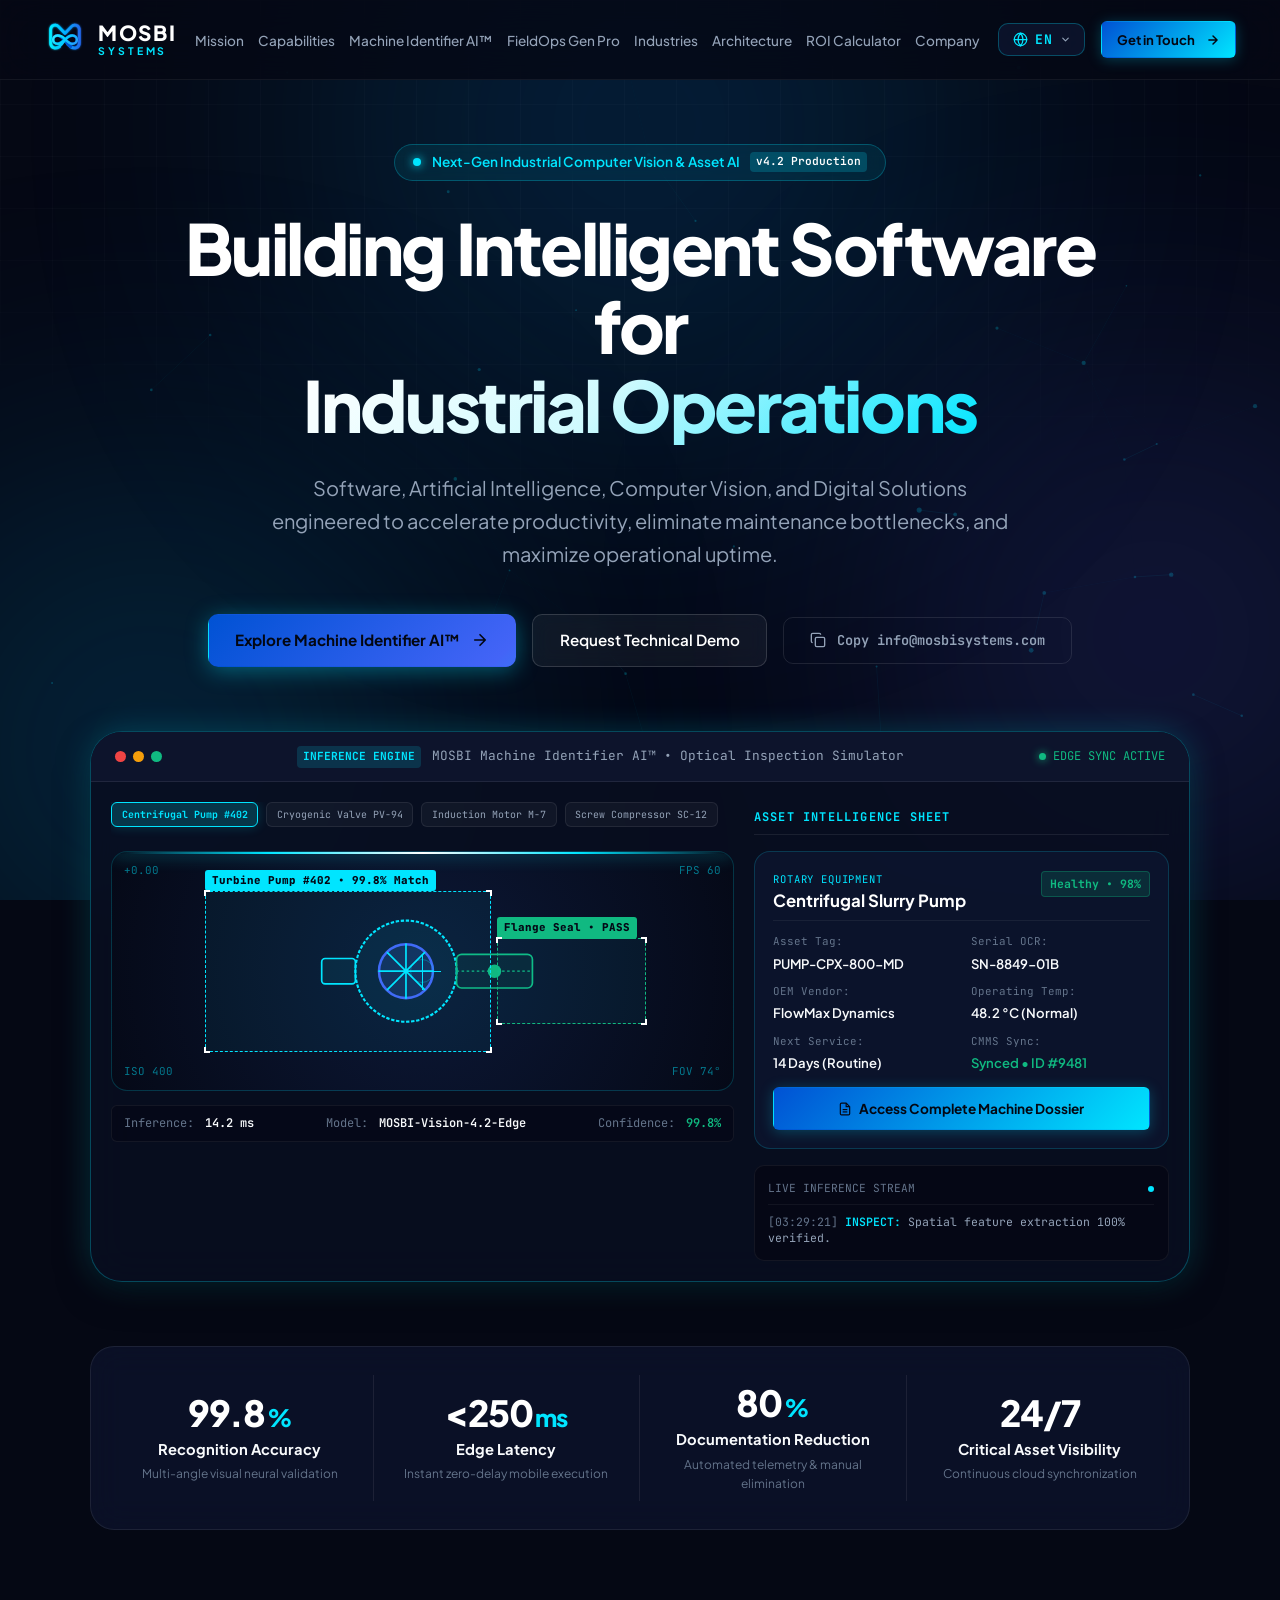
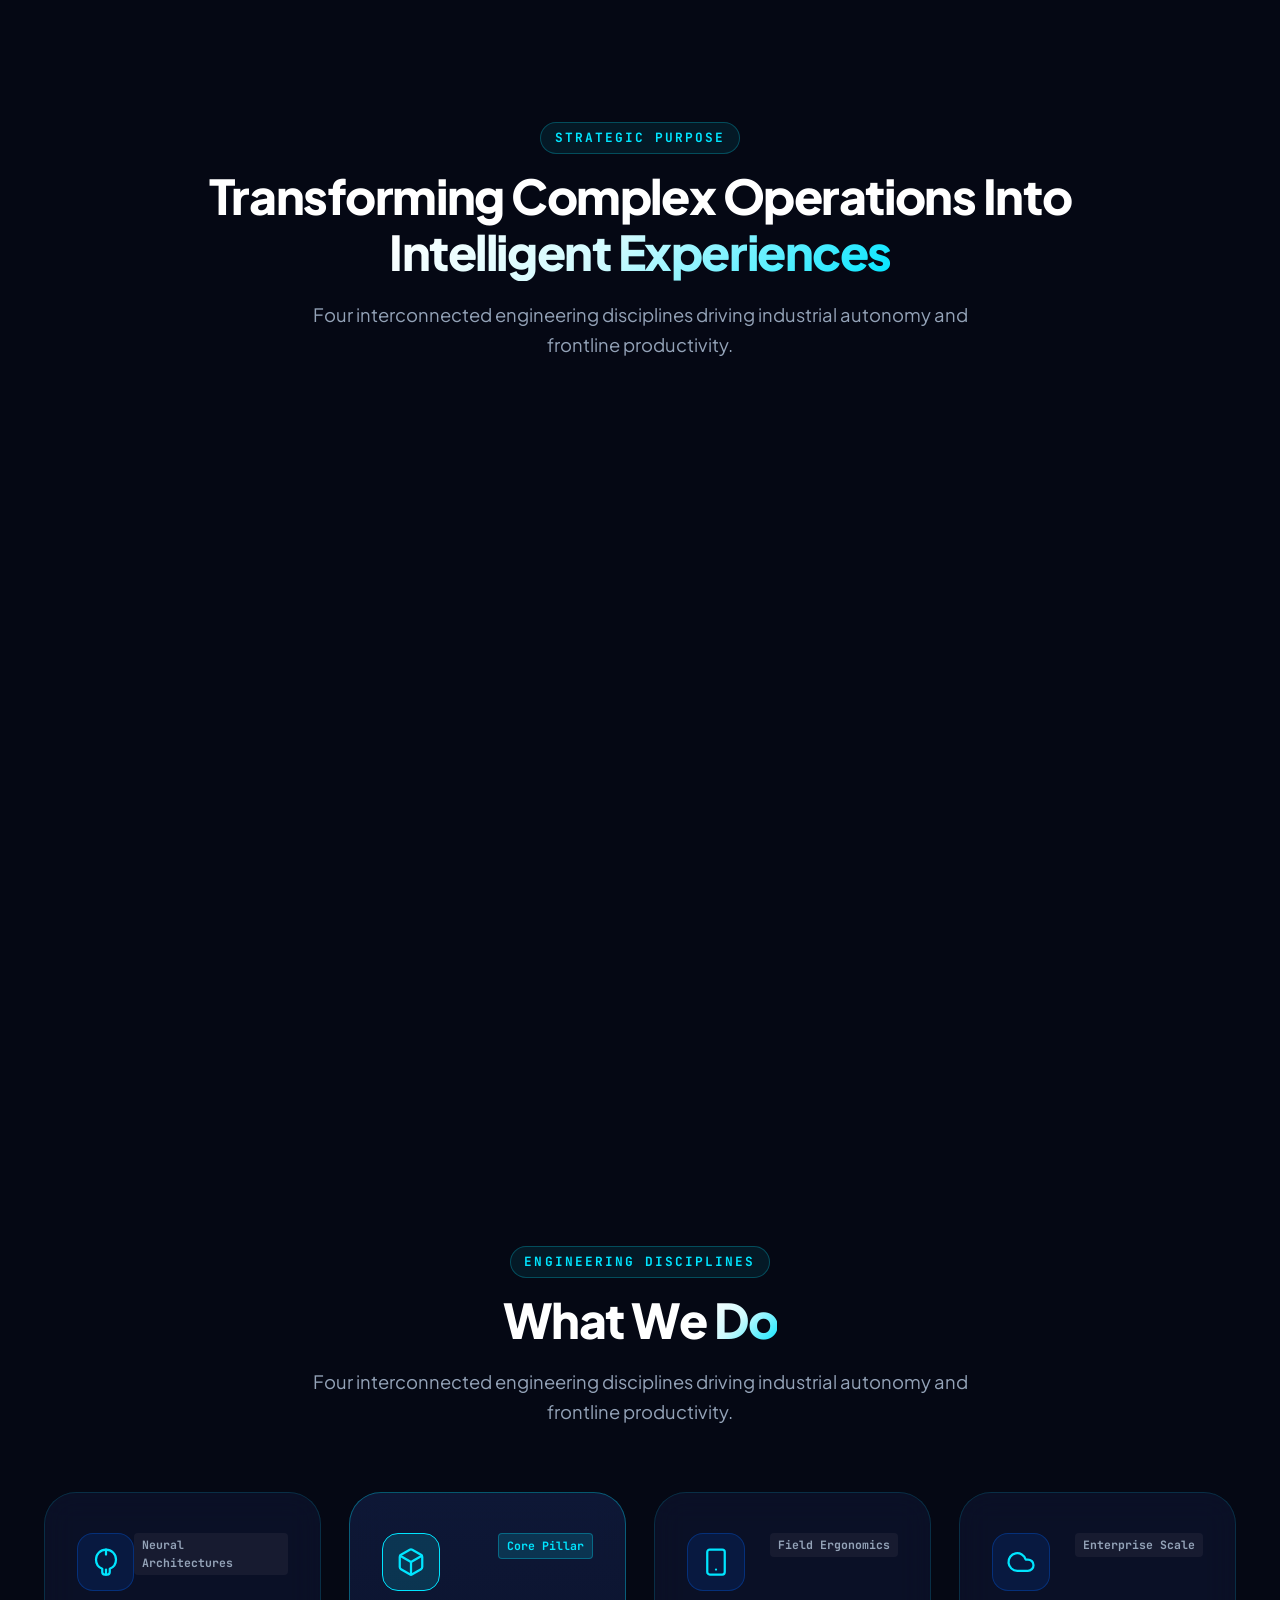
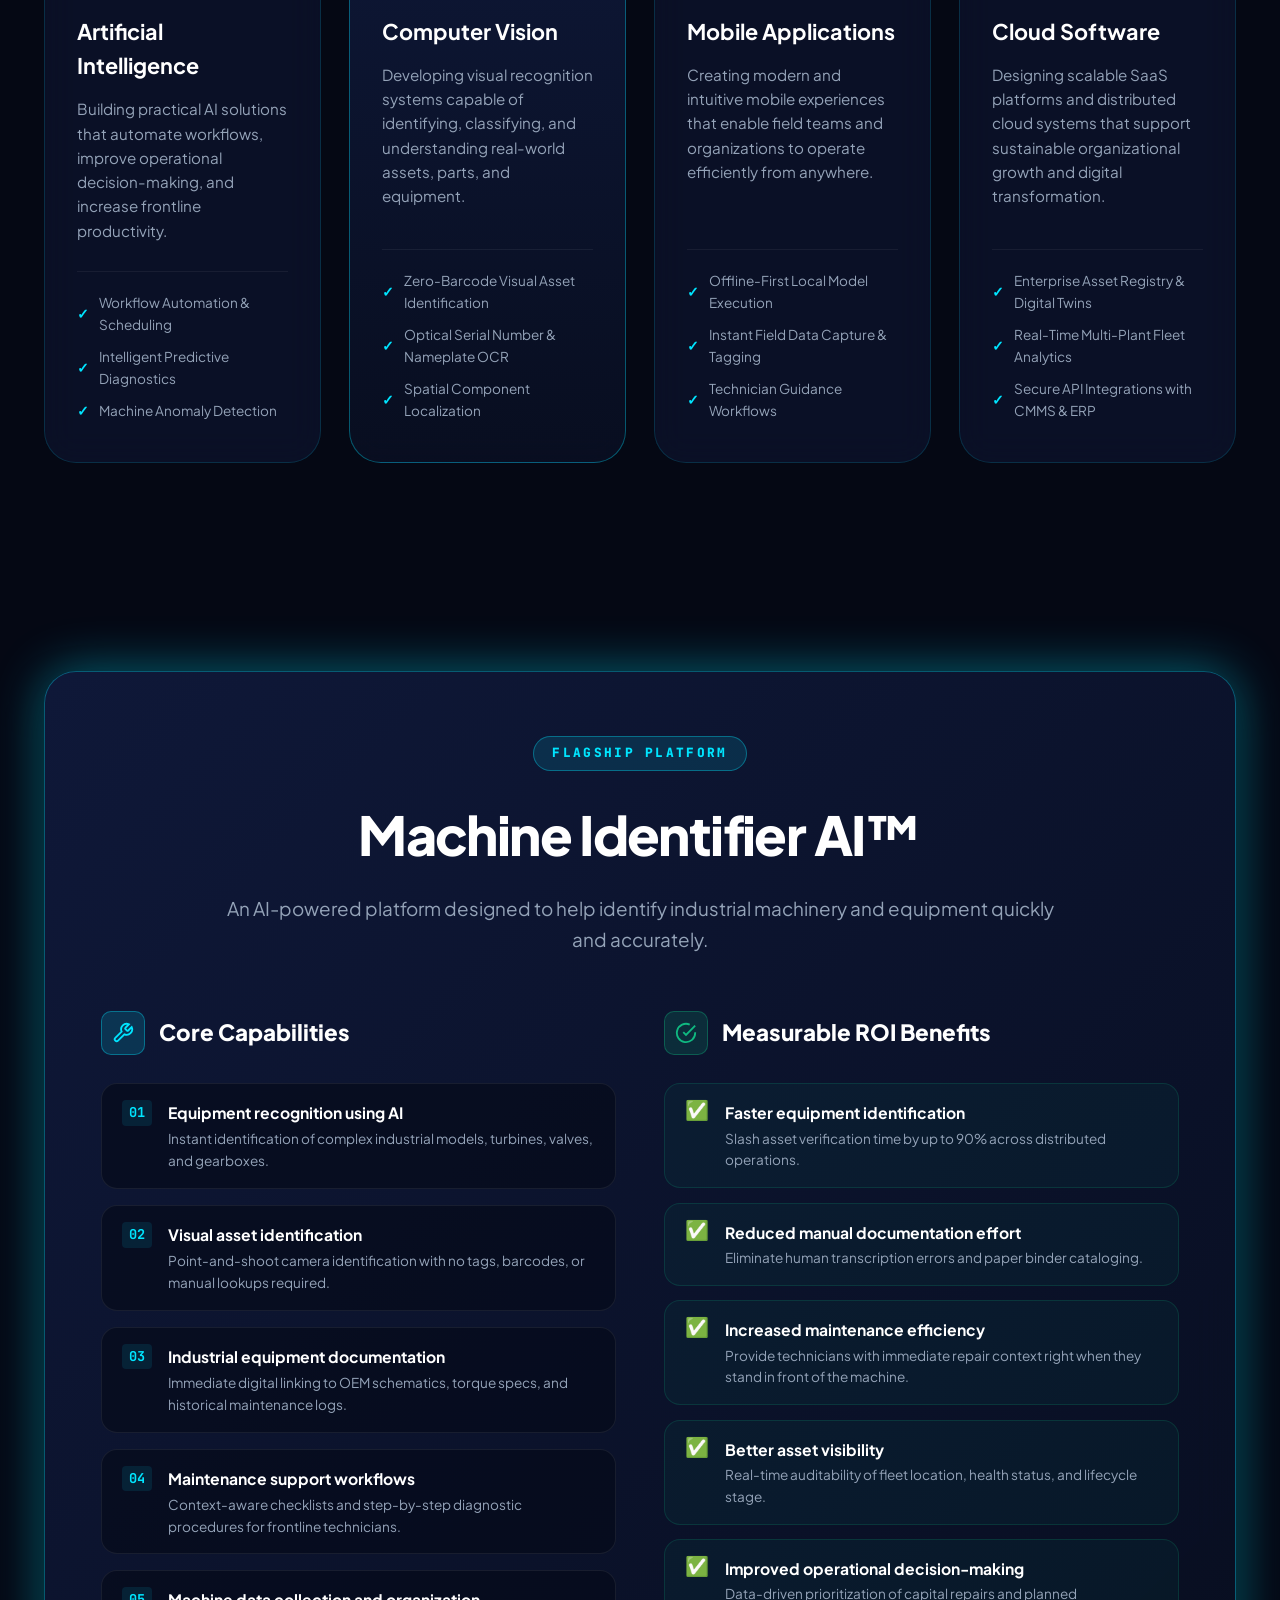
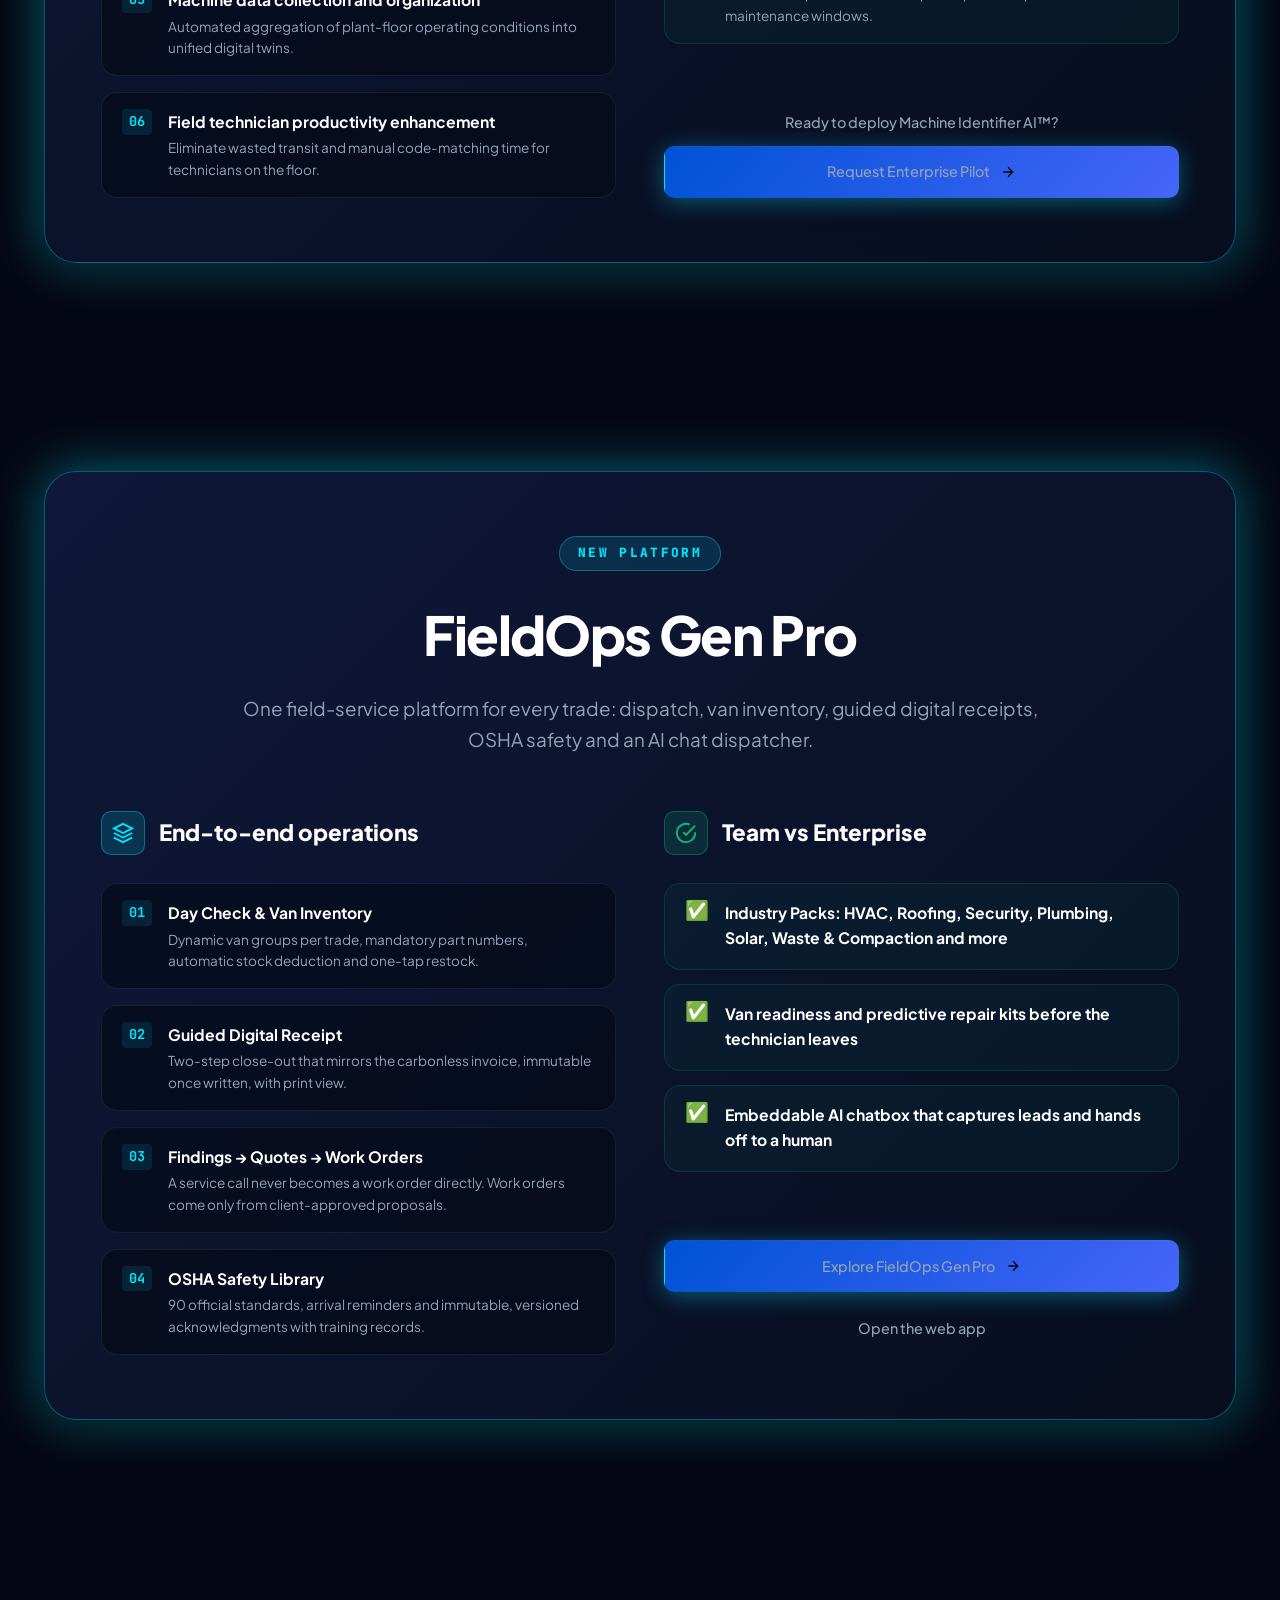
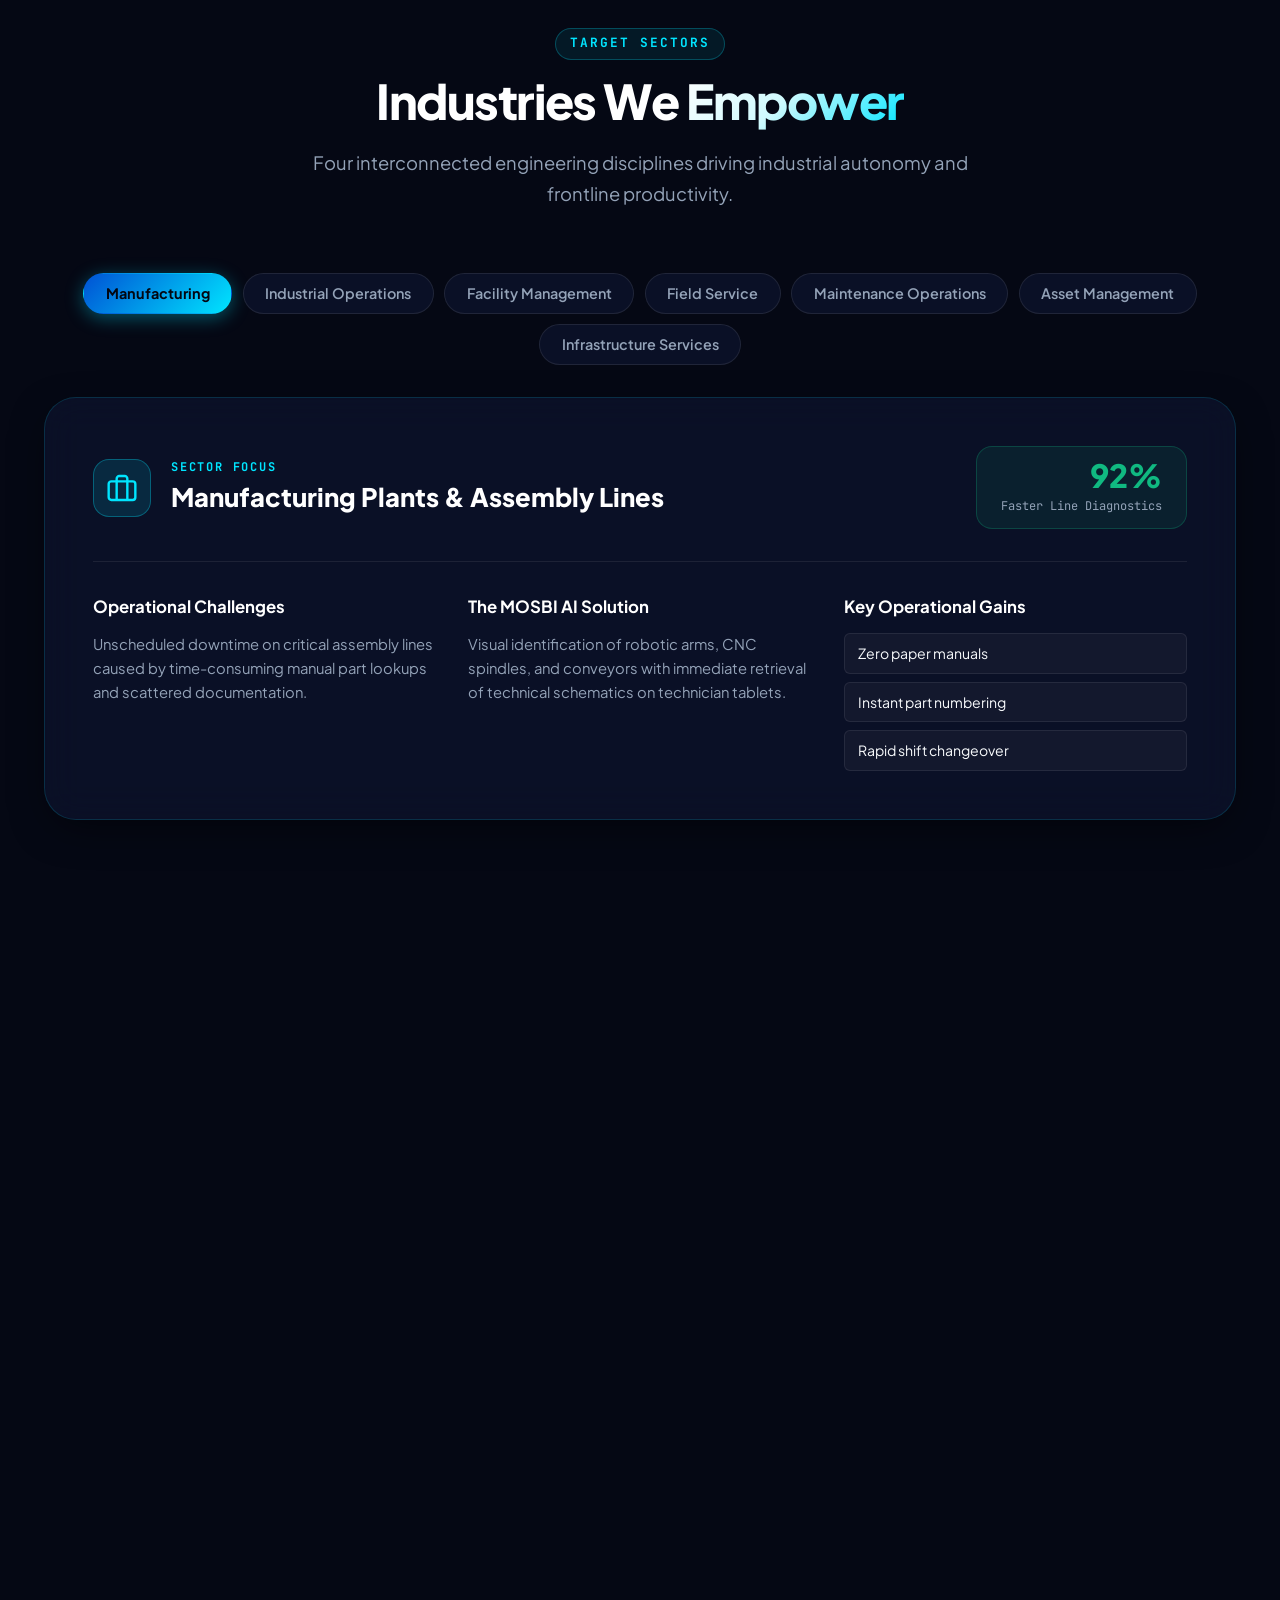
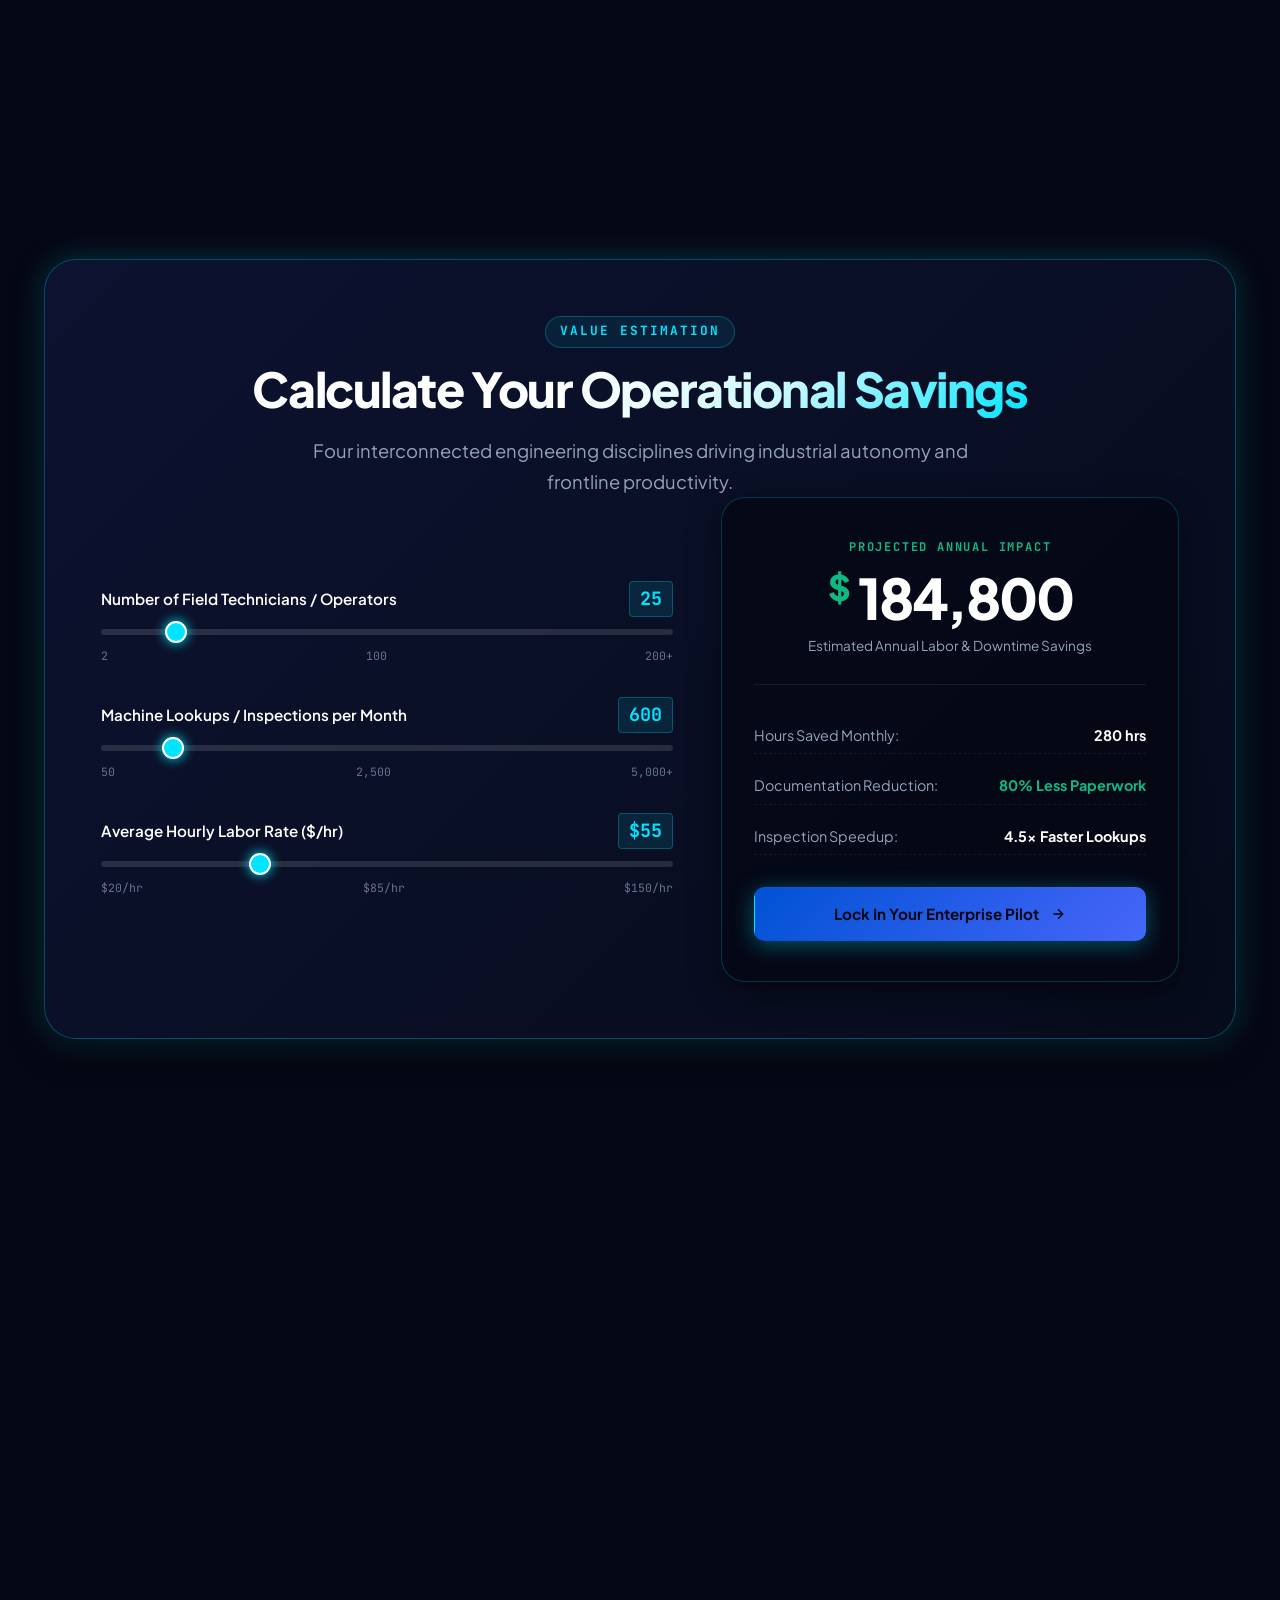
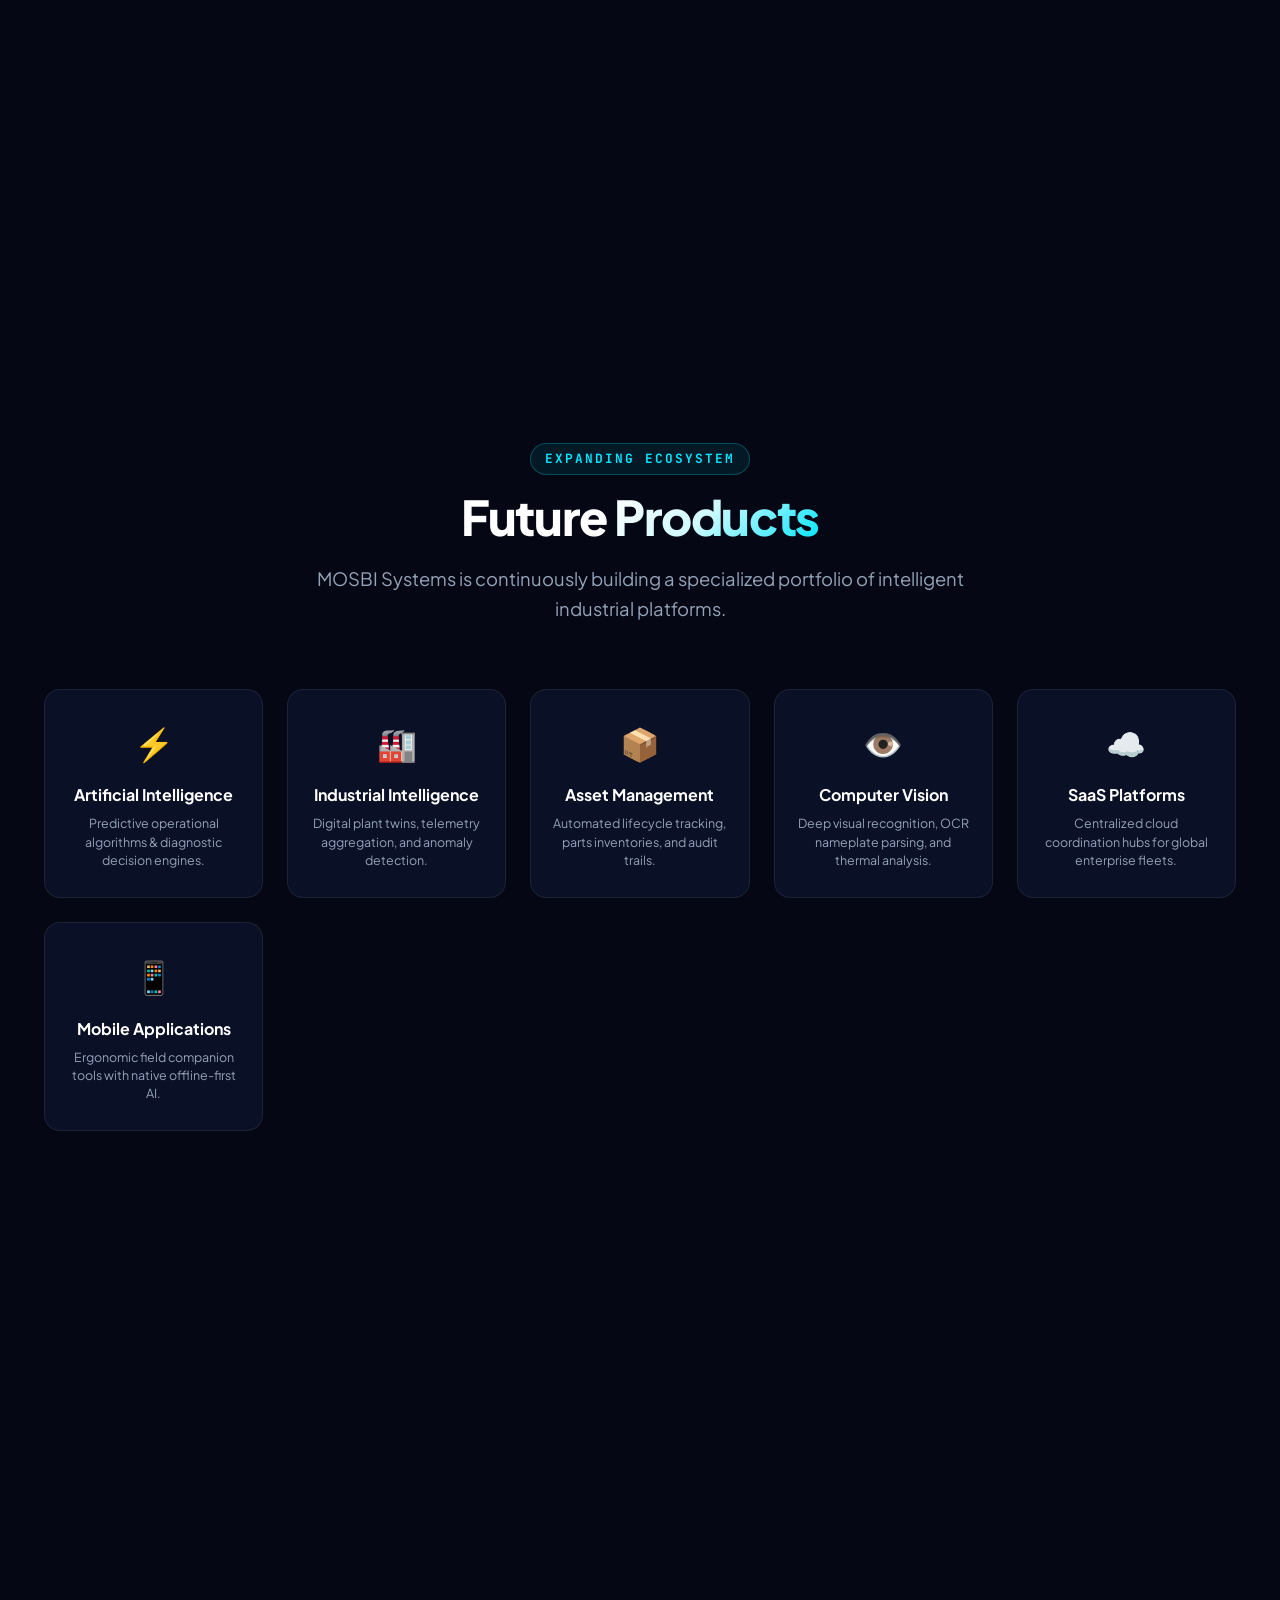
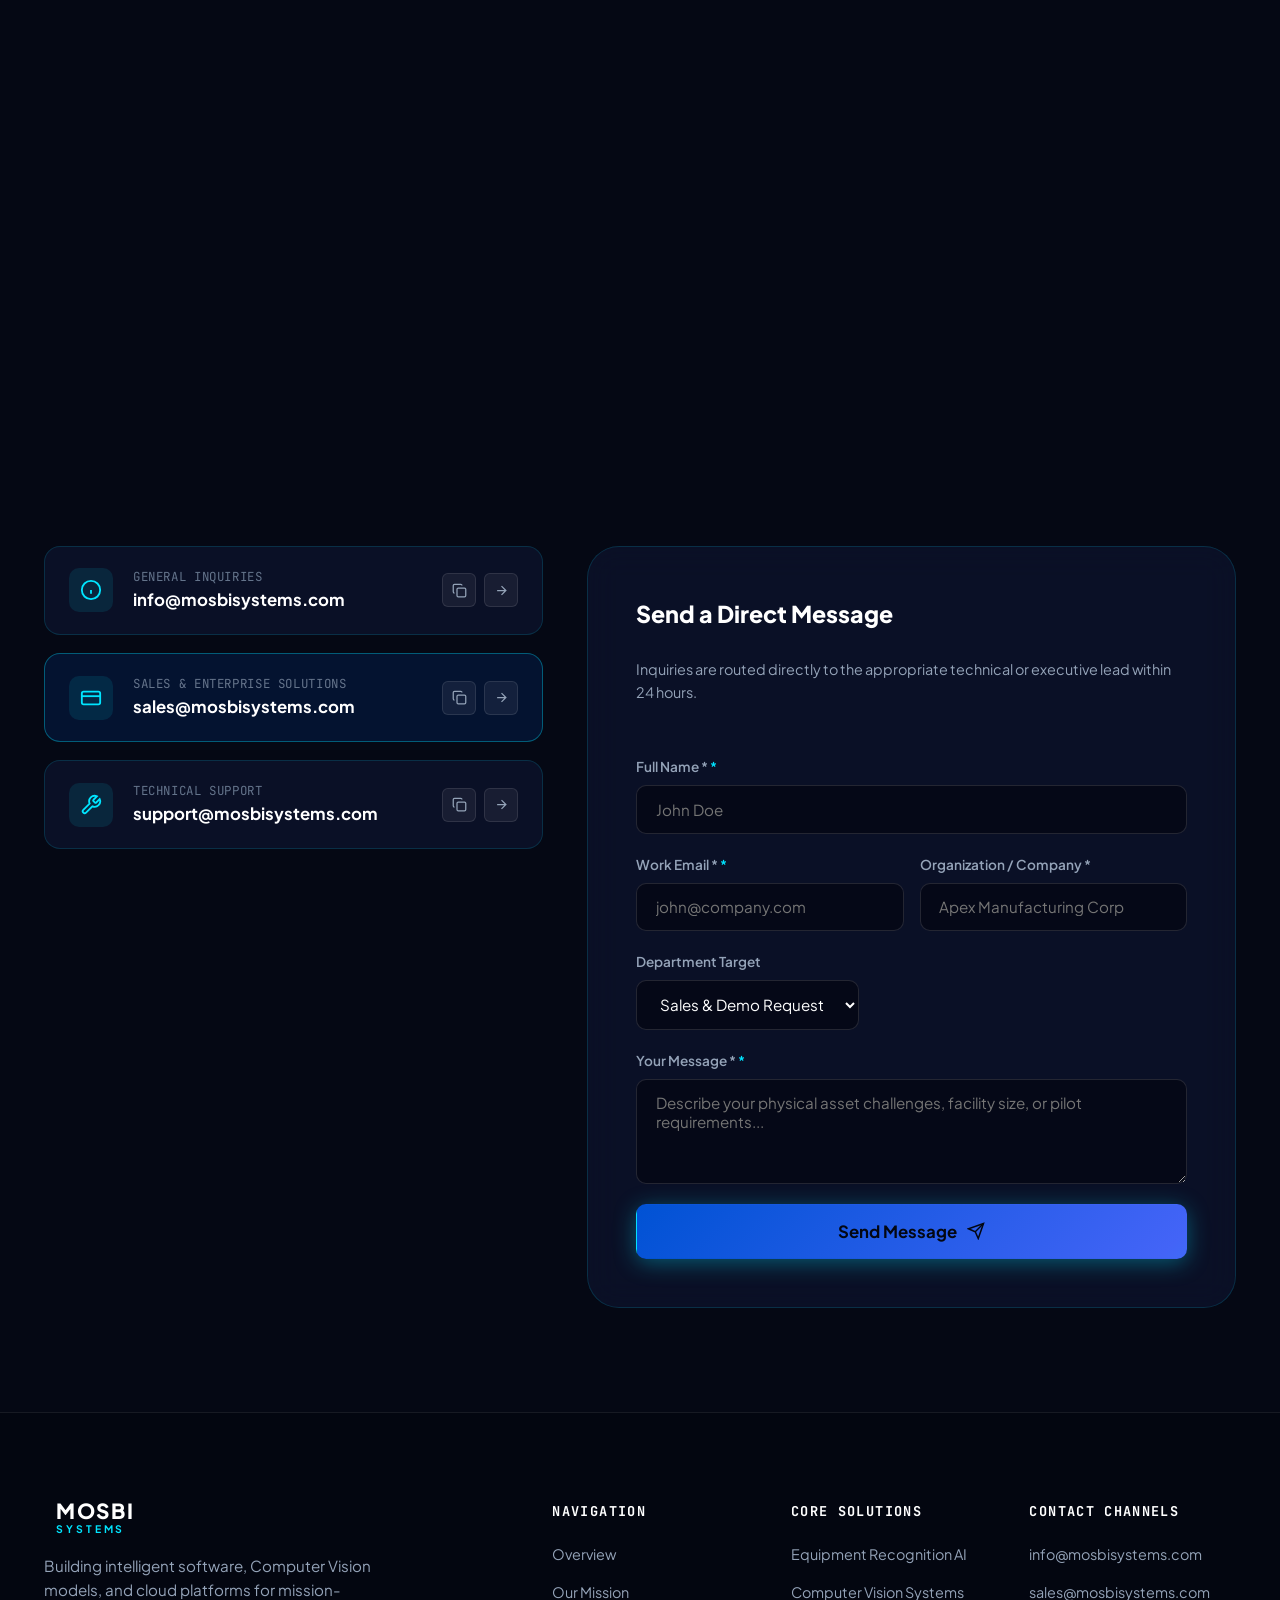
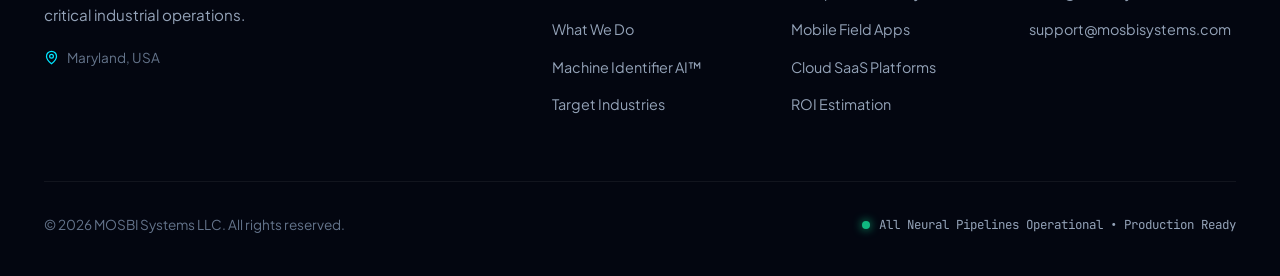
==== index.html @ c2afd932 "feat: add FieldOps Gen Pro platform & prepare production release" ====
<!DOCTYPE html>
<html lang="en" class="scroll-smooth">
<head>
  <meta charset="UTF-8" />
  <meta name="viewport" content="width=device-width, initial-scale=1.0" />
  <title>MOSBI Systems | Intelligent Software for Industrial Operations</title>
  <meta name="description" content="MOSBI Systems builds next-generation Artificial Intelligence, Computer Vision, and Cloud software to identify, manage, and maintain mission-critical industrial assets." />
  <meta name="keywords" content="MOSBI Systems, Industrial AI, Computer Vision, Machine Identifier AI, Asset Management, Maintenance Software, Industrial Operations" />
  
  <!-- Open Graph / Social Meta -->
  <meta property="og:title" content="MOSBI Systems | Intelligent Software for Industrial Operations" />
  <meta property="og:description" content="Software, Artificial Intelligence, Computer Vision and Digital Solutions designed to improve productivity, maintenance, and operational efficiency." />
  <meta property="og:type" content="website" />
  <meta property="og:url" content="https://mosbisystems.com" />
  
  <!-- Favicon -->
  <link rel="icon" type="image/svg+xml" href="data:image/svg+xml,<svg xmlns='http://www.w3.org/2000/svg' viewBox='0 0 100 100'><rect width='100' height='100' rx='22' fill='%23060a17'/><path d='M22 72V28L50 50L78 28V72' stroke='%2300e5ff' stroke-width='9' stroke-linecap='round' stroke-linejoin='round' fill='none'/><circle cx='50' cy='50' r='6' fill='%230066ff'/></svg>" />
  
  <!-- Google Fonts: Plus Jakarta Sans & JetBrains Mono -->
  <link rel="preconnect" href="https://fonts.googleapis.com">
  <link rel="preconnect" href="https://fonts.gstatic.com" crossorigin>
  <link href="https://fonts.googleapis.com/css2?family=JetBrains+Mono:wght@400;500;600;700&family=Plus+Jakarta+Sans:wght@300;400;500;600;700;800;900&display=swap" rel="stylesheet">
  
  <!-- Stylesheet -->
  <link rel="stylesheet" href="assets/css/styles.css?v=8">
  <link rel="canonical" href="https://mosbisystems.com/">

  <link rel="icon" href="logo.svg" type="image/svg+xml">

  <meta name="robots" content="index, follow">

  <meta name="theme-color" content="#050917">

  <meta name="author" content="MOSBI Systems LLC">

</head>
<body class="theme-dark">
  <!-- Interactive Neural Particles Canvas Background -->
  <canvas id="neuralCanvas" class="neural-canvas" aria-hidden="true"></canvas>

  <!-- Ambient Light Auras -->
  <div class="ambient-lights" aria-hidden="true">
    <div class="light-orb orb-primary"></div>
    <div class="light-orb orb-secondary"></div>
    <div class="light-orb orb-tertiary"></div>
    <div class="cyber-grid-overlay"></div>
  </div>

  <!-- Toast Notification Container -->
  <div id="toastContainer" class="toast-container" aria-live="polite"></div>

  <!-- NAVIGATION HEADER -->
  <header class="site-header" id="siteHeader">
    <div class="container header-container">
      <a href="#hero" class="brand-logo" aria-label="MOSBI Systems - Home">
        <div class="logo-badge">

          <svg viewBox="0 0 240 240" fill="none" xmlns="http://www.w3.org/2000/svg" class="logo-svg">
            <defs>
              <linearGradient id="infGradMain" x1="25" y1="100" x2="215" y2="100" gradientUnits="userSpaceOnUse">
                <stop offset="0%" stop-color="#00f7ff" />
                <stop offset="45%" stop-color="#00b8ff" />
                <stop offset="100%" stop-color="#2563eb" />
              </linearGradient>
              <linearGradient id="infGradLight" x1="30" y1="35" x2="205" y2="175" gradientUnits="userSpaceOnUse">
                <stop offset="0%" stop-color="#67ffff" />
                <stop offset="50%" stop-color="#00d4ff" />
                <stop offset="100%" stop-color="#3b82f6" />
              </linearGradient>
              <linearGradient id="infGradDepth" x1="40" y1="160" x2="200" y2="50" gradientUnits="userSpaceOnUse">
                <stop offset="0%" stop-color="#0099cc" />
                <stop offset="50%" stop-color="#0052d4" />
                <stop offset="100%" stop-color="#1e3a8a" />
              </linearGradient>
              <filter id="neonRibbonGlow" x="-20%" y="-20%" width="140%" height="140%">
                <feGaussianBlur stdDeviation="5" result="blur" />
                <feComposite in="SourceGraphic" in2="blur" operator="over" />
              </filter>
            </defs>
            <path d="M 88 158 C 65 174, 38 164, 38 135 L 38 62 C 38 34, 68 26, 86 46 L 120 82 L 154 46 C 172 26, 202 34, 202 62 L 202 135 C 202 164, 175 174, 152 158 L 136 144"
              stroke="url(#infGradDepth)" stroke-width="18" stroke-linecap="round" stroke-linejoin="round"/>
            <path d="M 88 158 C 65 174, 38 164, 38 135 L 38 62 C 38 34, 68 26, 86 46 L 120 82 L 154 46 C 172 26, 202 34, 202 62 L 202 135 C 202 164, 175 174, 152 158"
              stroke="url(#infGradMain)" stroke-width="14" stroke-linecap="round" stroke-linejoin="round" filter="url(#neonRibbonGlow)"/>
            <path d="M 152 158 C 138 148, 128 134, 120 124 C 106 106, 94 94, 78 94 C 60 94, 52 108, 52 118 C 52 130, 62 142, 78 142 C 92 142, 104 132, 120 116 C 136 100, 148 94, 162 94 C 178 94, 188 106, 188 118 C 188 130, 178 142, 162 142 C 148 142, 136 132, 124 120"
              stroke="url(#infGradDepth)" stroke-width="17" stroke-linecap="round" stroke-linejoin="round"/>
            <path d="M 88 158 C 102 146, 112 132, 120 120 C 136 100, 148 94, 162 94 C 178 94, 188 106, 188 118 C 188 132, 176 142, 162 142 C 146 142, 134 130, 120 114 C 106 98, 94 94, 78 94 C 62 94, 52 106, 52 118 C 52 132, 64 142, 78 142 C 92 142, 106 132, 120 116"
              stroke="url(#infGradLight)" stroke-width="13.5" stroke-linecap="round" stroke-linejoin="round"/>
          </svg>

        </div>
        <div class="brand-text">
          <span class="brand-name">MOSBI</span>
          <span class="brand-sub">SYSTEMS</span>
        </div>
      </a>

      <nav class="nav-menu" id="navMenu" aria-label="Main Navigation">
        <ul class="nav-links">
          <li><a href="#mission" class="nav-item" data-i18n="nav.mission">Mission</a></li>
          <li><a href="#capabilities" class="nav-item" data-i18n="nav.capabilities">Capabilities</a></li>
          <li><a href="#product" class="nav-item" data-i18n="nav.product">Machine Identifier AI™</a></li>
          <li><a href="#fieldops" class="nav-item" data-i18n="nav.fieldops">FieldOps Gen Pro</a></li>
          <li><a href="#industries" class="nav-item" data-i18n="nav.industries">Industries</a></li>
          <li><a href="#architecture" class="nav-item" data-i18n="nav.architecture">Architecture</a></li>
          <li><a href="#roi-calculator" class="nav-item" data-i18n="nav.roi">ROI Calculator</a></li>
          <li><a href="#company" class="nav-item" data-i18n="nav.company">Company</a></li>
        </ul>
      </nav>

      <div class="header-actions">
        <!-- Language Selector Dropdown -->
        <div class="lang-selector-dropdown" id="langSelector">
          <button class="lang-btn" id="langBtn" aria-expanded="false" aria-label="Select Language" title="Change Language">
            <span class="lang-globe-icon">
              <svg width="15" height="15" viewBox="0 0 24 24" fill="none" stroke="currentColor" stroke-width="2" stroke-linecap="round" stroke-linejoin="round"><circle cx="12" cy="12" r="10"/><line x1="2" y1="12" x2="22" y2="12"/><path d="M12 2a15.3 15.3 0 0 1 4 10 15.3 15.3 0 0 1-4 10 15.3 15.3 0 0 1-4-10 15.3 15.3 0 0 1 4-10z"/></svg>
            </span>
            <span class="current-lang-code" id="currentLangCode">EN</span>
            <svg class="chevron-icon" width="11" height="11" viewBox="0 0 24 24" fill="none" stroke="currentColor" stroke-width="2.5" stroke-linecap="round" stroke-linejoin="round"><polyline points="6 9 12 15 18 9"/></svg>
          </button>
          <div class="lang-menu" id="langMenu" role="menu">
            <button class="lang-option active" data-lang="en" role="menuitem">
              <span class="lang-flag">🇺🇸</span>
              <span class="lang-name">English</span>
              <span class="lang-badge">EN</span>
            </button>
            <button class="lang-option" data-lang="es" role="menuitem">
              <span class="lang-flag">🇪🇸</span>
              <span class="lang-name">Español</span>
              <span class="lang-badge">ES</span>
            </button>
            <button class="lang-option" data-lang="fr" role="menuitem">
              <span class="lang-flag">🇫🇷</span>
              <span class="lang-name">Français</span>
              <span class="lang-badge">FR</span>
            </button>
          </div>
        </div>

        <a href="#contact" class="btn btn-primary-compact">
          <span data-i18n="nav.get_in_touch">Get in Touch</span>
          <svg width="14" height="14" viewBox="0 0 24 24" fill="none" stroke="currentColor" stroke-width="2.5" stroke-linecap="round" stroke-linejoin="round"><path d="M5 12h14M12 5l7 7-7 7"/></svg>
        </a>
        <button class="menu-toggle" id="mobileMenuBtn" aria-label="Toggle navigation menu" aria-expanded="false">
          <span class="line"></span>
          <span class="line"></span>
          <span class="line"></span>
        </button>
      </div>
    </div>
  </header>

  <main>
    <!-- HERO SECTION -->
    <section class="hero-section" id="hero">
      <div class="container hero-layout">
        <!-- Live Status Pill -->
        <div class="hero-pill-badge reveal">
          <span class="live-pulse"></span>
          <span class="badge-content" data-i18n="hero.pill">Next-Gen Industrial Computer Vision & Asset AI</span>
          <span class="pill-chip" data-i18n="hero.pill_chip">v4.2 Production</span>
        </div>

        <!-- Headline -->
        <h1 class="hero-title reveal">
          <span data-i18n="hero.title_pre">Building Intelligent Software for</span> <br class="desktop-only"/>
          <span class="gradient-shimmer" data-i18n="hero.title_highlight">Industrial Operations</span>
        </h1>

        <!-- Subtitle -->
        <p class="hero-desc reveal" data-i18n="hero.desc">
          Software, Artificial Intelligence, Computer Vision, and Digital Solutions engineered to accelerate productivity, eliminate maintenance bottlenecks, and maximize operational uptime.
        </p>

        <!-- CTAs -->
        <div class="hero-cta-wrapper reveal">
          <a href="#product" class="btn btn-primary btn-glow">
            <span data-i18n="hero.cta_explore">Explore Machine Identifier AI™</span>
            <svg width="18" height="18" viewBox="0 0 24 24" fill="none" stroke="currentColor" stroke-width="2.2" stroke-linecap="round" stroke-linejoin="round"><path d="M5 12h14M12 5l7 7-7 7"/></svg>
          </a>
          <a href="#contact" class="btn btn-secondary">
            <span data-i18n="hero.cta_demo">Request Technical Demo</span>
          </a>
          <button class="btn btn-ghost" id="quickCopyEmail" data-copy="info@mosbisystems.com">
            <svg width="16" height="16" viewBox="0 0 24 24" fill="none" stroke="currentColor" stroke-width="2"><rect width="14" height="14" x="8" y="8" rx="2" ry="2"/><path d="M4 16c-1.1 0-2-.9-2-2V4c0-1.1.9-2 2-2h10c1.1 0 2 .9 2 2"/></svg>
            <span data-i18n="hero.cta_copy">Copy info@mosbisystems.com</span>
          </button>
        </div>

        <!-- INTERACTIVE LIVE PRODUCT SCANNER CONSOLE -->
        <div class="product-console-wrapper reveal">
          <div class="console-box">
            <!-- Console Header -->
            <div class="console-topbar">
              <div class="window-controls">
                <span class="w-dot dot-red"></span>
                <span class="w-dot dot-yellow"></span>
                <span class="w-dot dot-green"></span>
              </div>
              <div class="console-title">
                <span class="tech-tag">INFERENCE ENGINE</span>
                <span><span data-i18n="hero.sim_title">MOSBI Machine Identifier AI™ • Optical Inspection Simulator</span></span>
              </div>
              <div class="console-engine-status">
                <span class="status-indicator-active"></span>
                <span data-i18n="hero.sim_status">EDGE SYNC ACTIVE</span>
              </div>
            </div>

            <!-- Console Body -->
            <div class="console-body-grid">
              <!-- Left: Interactive Scanner View -->
              <div class="interactive-viewport">
                <!-- Machine Category Selector Bar -->
                <div class="machine-switcher" role="tablist" aria-label="Select Machine Sample">
                  <button class="machine-tab active" data-machine="turbine" role="tab" aria-selected="true">
                    <span data-i18n="hero.tab_turbine">Centrifugal Pump #402</span>
                  </button>
                  <button class="machine-tab" data-machine="valve" role="tab" aria-selected="false">
                    <span data-i18n="hero.tab_valve">Cryogenic Valve PV-94</span>
                  </button>
                  <button class="machine-tab" data-machine="motor" role="tab" aria-selected="false">
                    <span data-i18n="hero.tab_motor">Induction Motor M-7</span>
                  </button>
                  <button class="machine-tab" data-machine="compressor" role="tab" aria-selected="false">
                    <span data-i18n="hero.tab_compressor">Screw Compressor SC-12</span>
                  </button>
                </div>

                <!-- Visual Optical Target Display -->
                <div class="optical-stage" id="opticalStage">
                  <!-- Laser scanning bar -->
                  <div class="optical-laser"></div>
                  
                  <!-- HUD Reticle & Crosshairs -->
                  <div class="hud-center-cross"></div>
                  <div class="hud-grid-marks">
                    <span class="hud-mark top-l">+0.00</span>
                    <span class="hud-mark top-r">FPS 60</span>
                    <span class="hud-mark bot-l">ISO 400</span>
                    <span class="hud-mark bot-r">FOV 74°</span>
                  </div>

                  <!-- Dynamic SVG Machinery Illustration -->
                  <div class="machinery-visual" id="machineryVisual">
                    <svg viewBox="0 0 400 240" fill="none" xmlns="http://www.w3.org/2000/svg" class="machine-schematic-svg" id="machineSvg">
                      <!-- Base Machine Graphic will be injected by script.js dynamically -->
                    </svg>
                  </div>

                  <!-- Dynamic Bounding Boxes -->
                  <div class="dynamic-bounding-box box-main" id="boxMain">
                    <div class="box-tag-label" id="boxMainLabel">Turbine Pump #402 • 99.8% Match</div>
                    <div class="b-corner tl"></div><div class="b-corner tr"></div>
                    <div class="b-corner bl"></div><div class="b-corner br"></div>
                  </div>

                  <div class="dynamic-bounding-box box-sub" id="boxSub">
                    <div class="box-tag-label label-sub" id="boxSubLabel">Flange Seal • PASS</div>
                    <div class="b-corner tl"></div><div class="b-corner tr"></div>
                    <div class="b-corner bl"></div><div class="b-corner br"></div>
                  </div>
                </div>

                <!-- Bottom Viewport Footer -->
                <div class="viewport-footer">
                  <div class="vf-stat">
                    <span class="vf-label" data-i18n="hero.vf_latency">Inference:</span>
                    <span class="vf-val" id="valLatency">14.2 ms</span>
                  </div>
                  <div class="vf-stat">
                    <span class="vf-label" data-i18n="hero.vf_model">Model:</span>
                    <span class="vf-val">MOSBI-Vision-4.2-Edge</span>
                  </div>
                  <div class="vf-stat">
                    <span class="vf-label" data-i18n="hero.vf_confidence">Confidence:</span>
                    <span class="vf-val val-green" id="valConfidence">99.8%</span>
                  </div>
                </div>
              </div>

              <!-- Right: Real-Time Diagnostic Feed & Asset Metadata -->
              <div class="telemetry-panel">
                <div class="telemetry-tabs">
                  <span class="t-tab active" data-i18n="hero.dossier_tab">Asset Intelligence Sheet</span>
                </div>

                <!-- Dynamic Machine Specification Details -->
                <div class="asset-spec-card" id="assetSpecCard">
                  <div class="spec-header">
                    <div class="spec-id-group">
                      <span class="spec-type-badge" id="specBadge" data-i18n="hero.dossier_type">ROTARY EQUIPMENT</span>
                      <h4 class="spec-title" id="specTitle" data-i18n="hero.dossier_title">Centrifugal Slurry Pump</h4>
                    </div>
                    <span class="health-pill good" id="specHealth" data-i18n="hero.dossier_health">Healthy • 98%</span>
                  </div>

                  <div class="spec-props-grid">
                    <div class="prop-item">
                      <span class="p-label" data-i18n="hero.prop_tag">Asset Tag:</span>
                      <span class="p-val" id="specTag">PUMP-CPX-800-MD</span>
                    </div>
                    <div class="prop-item">
                      <span class="p-label" data-i18n="hero.prop_serial">Serial OCR:</span>
                      <span class="p-val" id="specSerial">SN-8849-01B</span>
                    </div>
                    <div class="prop-item">
                      <span class="p-label" data-i18n="hero.prop_vendor">OEM Vendor:</span>
                      <span class="p-val" id="specVendor">FlowMax Dynamics</span>
                    </div>
                    <div class="prop-item">
                      <span class="p-label" data-i18n="hero.prop_temp">Operating Temp:</span>
                      <span class="p-val" id="specTemp">48.2 °C (Normal)</span>
                    </div>
                    <div class="prop-item">
                      <span class="p-label" data-i18n="hero.prop_service">Next Service:</span>
                      <span class="p-val val-accent" id="specService">14 Days (Routine)</span>
                    </div>
                    <div class="prop-item">
                      <span class="p-label" data-i18n="hero.prop_sync">CMMS Sync:</span>
                      <span class="p-val val-green" id="specSync">Synced • ID #9481</span>
                    </div>
                  </div>

                  <div class="spec-actions">
                    <a href="#contact" class="btn btn-primary-compact btn-full">
                      <svg width="14" height="14" viewBox="0 0 24 24" fill="none" stroke="currentColor" stroke-width="2"><path d="M14 2H6a2 2 0 0 0-2 2v16a2 2 0 0 0 2 2h12a2 2 0 0 0 2-2V8z"/><polyline points="14 2 14 8 20 8"/><line x1="16" y1="13" x2="8" y2="13"/><line x1="16" y1="17" x2="8" y2="17"/></svg>
                      <span data-i18n="hero.dossier_btn">Access Complete Machine Dossier</span>
                    </a>
                  </div>
                </div>

                <!-- Live Terminal Stream Logs -->
                <div class="live-stream-box">
                  <div class="stream-title">
                    <span data-i18n="hero.stream_title">LIVE INFERENCE STREAM</span>
                    <span class="stream-dot"></span>
                  </div>
                  <div class="stream-log-container" id="streamLogContainer">
                    <!-- Logs populated via JS -->
                  </div>
                </div>
              </div>
            </div>
          </div>
        </div>

        <!-- High-Impact Metrics Bar -->
        <div class="metrics-strip reveal">
          <div class="metric-card">
            <div class="metric-number"><span class="counter" data-target="99.8">99.8</span><span class="metric-unit">%</span></div>
            <div class="metric-title" data-i18n="metric.accuracy_title">Recognition Accuracy</div>
            <div class="metric-sub" data-i18n="metric.accuracy_sub">Multi-angle visual neural validation</div>
          </div>

          <div class="metric-card">
            <div class="metric-number">&lt;<span class="counter" data-target="250">250</span><span class="metric-unit">ms</span></div>
            <div class="metric-title" data-i18n="metric.latency_title">Edge Latency</div>
            <div class="metric-sub" data-i18n="metric.latency_sub">Instant zero-delay mobile execution</div>
          </div>

          <div class="metric-card">
            <div class="metric-number"><span class="counter" data-target="80">80</span><span class="metric-unit">%</span></div>
            <div class="metric-title" data-i18n="metric.doc_title">Documentation Reduction</div>
            <div class="metric-sub" data-i18n="metric.doc_sub">Automated telemetry & manual elimination</div>
          </div>

          <div class="metric-card">
            <div class="metric-number">24/7</div>
            <div class="metric-title" data-i18n="metric.vis_title">Critical Asset Visibility</div>
            <div class="metric-sub" data-i18n="metric.vis_sub">Continuous cloud synchronization</div>
          </div>
        </div>
      </div>
    </section>

    <!-- MISSION & VISION SECTION -->
    <section class="section mission-section" id="mission">
      <div class="container">
        <div class="section-intro text-center reveal">
          <span class="sub-badge" data-i18n="mission.strategic_badge">Strategic Purpose</span>
          <h2 class="section-heading"><span data-i18n="mission.h2_pre">Transforming Complex Operations Into</span> <span class="gradient-shimmer" data-i18n="mission.h2_highlight">Intelligent Experiences</span></h2>
          <p class="section-lead" data-i18n="cap.lead">
            We bridge physical industrial hardware with advanced neural software architectures to eliminate downtime and empower frontline workforces.
          </p>
        </div>

        <div class="bento-grid">
          <!-- Mission Card -->
          <div class="bento-card mission-card spotlight-card reveal">
            <div class="bento-glow-spot"></div>
            <div class="card-icon-box">
              <svg width="28" height="28" viewBox="0 0 24 24" fill="none" stroke="currentColor" stroke-width="2" stroke-linecap="round" stroke-linejoin="round"><circle cx="12" cy="12" r="10"/><path d="m4.93 4.93 4.24 4.24M14.83 14.83l4.24 4.24M14.83 9.17l4.24-4.24M4.93 19.07l4.24-4.24"/></svg>
            </div>
            <span class="card-kicker" data-i18n="mission.kicker_mission">OUR MISSION</span>
            <h3 class="card-headline" data-i18n="mission.headline_mission">Identify, Manage, and Maintain Critical Assets</h3>
            <p class="card-paragraph">
              MOSBI Systems develops innovative software products that help organizations identify, manage, and maintain critical assets through modern technologies such as <strong>Artificial Intelligence, Computer Vision, Mobile Applications, and Cloud Services</strong>.
            </p>
            <p class="card-paragraph muted">
              Our goal is to transform complex operational processes into intelligent, efficient, and scalable digital experiences that deliver immediate operational clarity.
            </p>
            <div class="pillar-tags">
              <span class="p-tag" data-i18n="mission.tag1">AI Identification</span>
              <span class="p-tag" data-i18n="mission.tag2">Computer Vision</span>
              <span class="p-tag" data-i18n="mission.tag3">Mobile Ergonomics</span>
              <span class="p-tag" data-i18n="mission.tag4">Cloud Telemetry</span>
            </div>
          </div>

          <!-- Vision Card -->
          <div class="bento-card vision-card spotlight-card reveal">
            <div class="bento-glow-spot"></div>
            <div class="card-icon-box vision-icon-box">
              <svg width="28" height="28" viewBox="0 0 24 24" fill="none" stroke="currentColor" stroke-width="2" stroke-linecap="round" stroke-linejoin="round"><path d="M2 12s3-7 10-7 10 7 10 7-3 7-10 7-10-7-10-7Z"/><circle cx="12" cy="12" r="3"/></svg>
            </div>
            <span class="card-kicker" data-i18n="mission.kicker_vision">OUR VISION</span>
            <h3 class="card-headline" data-i18n="mission.headline_vision">Global Leadership in Industrial Intelligence</h3>
            <p class="card-paragraph">
              To become a leading provider of intelligent software solutions that help organizations understand, manage, and optimize their physical assets and operational environments worldwide.
            </p>
            <div class="vision-feature-list">
              <div class="v-feature">
                <div class="v-dot"></div>
                <div>
                  <strong data-i18n="mission.feat1_title">Universal Machine Indexing</strong>
                  <p data-i18n="mission.feat1_desc">Building the world's most comprehensive visual dataset for industrial parts and machinery.</p>
                </div>
              </div>
              <div class="v-feature">
                <div class="v-dot"></div>
                <div>
                  <strong data-i18n="mission.feat2_title">Autonomous Maintenance Workflows</strong>
                  <p data-i18n="mission.feat2_desc">Guiding field technicians with contextual computer vision overlays and predictive analytics.</p>
                </div>
              </div>
            </div>
          </div>
        </div>
      </div>
    </section>

    <!-- CORE CAPABILITIES (WHAT WE DO) -->
    <section class="section capabilities-section" id="capabilities">
      <div class="container">
        <div class="section-intro text-center reveal">
          <span class="sub-badge" data-i18n="cap.subbadge">Technology Stack</span>
          <h2 class="section-heading"><span data-i18n="cap.heading_what">What We</span> <span class="gradient-shimmer" data-i18n="cap.heading_do">Do</span></h2>
          <p class="section-lead" data-i18n="cap.lead">
            A unified suite of digital and visual intelligence solutions architected to modernize legacy operations.
          </p>
        </div>

        <div class="capability-grid">
          <!-- Card 1: AI -->
          <div class="capability-card spotlight-card reveal">
            <div class="bento-glow-spot"></div>
            <div class="cap-header">
              <div class="cap-icon-box">
                <svg width="30" height="30" viewBox="0 0 24 24" fill="none" stroke="currentColor" stroke-width="1.8" stroke-linecap="round" stroke-linejoin="round"><path d="M12 2a8 8 0 0 0-8 8c0 3.36 2.07 6.24 5 7.42V20a2 2 0 0 0 2 2h2a2 2 0 0 0 2-2v-2.58c2.93-1.18 5-4.06 5-7.42a8 8 0 0 0-8-8z"/><line x1="12" y1="2" x2="12" y2="6"/><line x1="12" y1="18" x2="12" y2="22"/></svg>
              </div>
              <span class="cap-badge" data-i18n="cap.card1_badge">Intelligence</span>
            </div>
            <h3 class="cap-title" data-i18n="cap.card1_title">Artificial Intelligence</h3>
            <p class="cap-description">
              Building practical AI solutions that automate workflows, improve operational decision-making, and increase frontline productivity.
            </p>
            <ul class="cap-bullets">
              <li><span class="b-check">✓</span> Workflow Automation & Scheduling</li>
              <li><span class="b-check">✓</span> Intelligent Predictive Diagnostics</li>
              <li><span class="b-check">✓</span> Machine Anomaly Detection</li>
            </ul>
          </div>

          <!-- Card 2: Computer Vision -->
          <div class="capability-card feature-primary spotlight-card reveal">
            <div class="bento-glow-spot"></div>
            <div class="cap-header">
              <div class="cap-icon-box primary-box">
                <svg width="30" height="30" viewBox="0 0 24 24" fill="none" stroke="currentColor" stroke-width="1.8" stroke-linecap="round" stroke-linejoin="round"><path d="M21 16V8a2 2 0 0 0-1-1.73l-7-4a2 2 0 0 0-2 0l-7 4A2 2 0 0 0 3 8v8a2 2 0 0 0 1 1.73l7 4a2 2 0 0 0 2 0l7-4A2 2 0 0 0 21 16z"/><polyline points="3.27 6.96 12 12.01 20.73 6.96"/><line x1="12" y1="22.08" x2="12" y2="12"/></svg>
              </div>
              <span class="cap-badge badge-glow" data-i18n="cap.card2_badge_pillar">Core Pillar</span>
            </div>
            <h3 class="cap-title" data-i18n="cap.card2_title">Computer Vision</h3>
            <p class="cap-description">
              Developing visual recognition systems capable of identifying, classifying, and understanding real-world assets, parts, and equipment.
            </p>
            <ul class="cap-bullets">
              <li><span class="b-check">✓</span> Zero-Barcode Visual Asset Identification</li>
              <li><span class="b-check">✓</span> Optical Serial Number & Nameplate OCR</li>
              <li><span class="b-check">✓</span> Spatial Component Localization</li>
            </ul>
          </div>

          <!-- Card 3: Mobile Apps -->
          <div class="capability-card spotlight-card reveal">
            <div class="bento-glow-spot"></div>
            <div class="cap-header">
              <div class="cap-icon-box">
                <svg width="30" height="30" viewBox="0 0 24 24" fill="none" stroke="currentColor" stroke-width="1.8" stroke-linecap="round" stroke-linejoin="round"><rect x="5" y="2" width="14" height="20" rx="2" ry="2"/><line x1="12" y1="18" x2="12.01" y2="18"/></svg>
              </div>
              <span class="cap-badge" data-i18n="cap.card3_badge">Field Ergonomics</span>
            </div>
            <h3 class="cap-title" data-i18n="cap.card3_title">Mobile Applications</h3>
            <p class="cap-description">
              Creating modern and intuitive mobile experiences that enable field teams and organizations to operate efficiently from anywhere.
            </p>
            <ul class="cap-bullets">
              <li><span class="b-check">✓</span> Offline-First Local Model Execution</li>
              <li><span class="b-check">✓</span> Instant Field Data Capture & Tagging</li>
              <li><span class="b-check">✓</span> Technician Guidance Workflows</li>
            </ul>
          </div>

          <!-- Card 4: Cloud Software -->
          <div class="capability-card spotlight-card reveal">
            <div class="bento-glow-spot"></div>
            <div class="cap-header">
              <div class="cap-icon-box">
                <svg width="30" height="30" viewBox="0 0 24 24" fill="none" stroke="currentColor" stroke-width="1.8" stroke-linecap="round" stroke-linejoin="round"><path d="M17.5 19H9a7 7 0 1 1 6.71-9h1.79a4.5 4.5 0 1 1 0 9Z"/></svg>
              </div>
              <span class="cap-badge" data-i18n="cap.card4_badge">Enterprise Scale</span>
            </div>
            <h3 class="cap-title" data-i18n="cap.card4_title">Cloud Software</h3>
            <p class="cap-description">
              Designing scalable SaaS platforms and distributed cloud systems that support sustainable organizational growth and digital transformation.
            </p>
            <ul class="cap-bullets">
              <li><span class="b-check">✓</span> Enterprise Asset Registry & Digital Twins</li>
              <li><span class="b-check">✓</span> Real-Time Multi-Plant Fleet Analytics</li>
              <li><span class="b-check">✓</span> Secure API Integrations with CMMS & ERP</li>
            </ul>
          </div>
        </div>
      </div>
    </section>

    <!-- FEATURED PRODUCT DEEP DIVE -->
    <section class="section product-showcase-section" id="product">
      <div class="container">
        <div class="flagship-panel reveal">
          <div class="flagship-top">
            <div class="flagship-badge" data-i18n="prod.badge">FLAGSHIP PLATFORM</div>
            <h2 class="flagship-heading"><span data-i18n="prod.title">Machine Identifier AI™</span></h2>
            <p class="flagship-sub">
              <span data-i18n="prod.sub">An AI-powered platform designed to help identify industrial machinery and equipment quickly and accurately.</span>
            </p>
          </div>

          <div class="flagship-body-grid">
            <!-- Left: Core Capabilities -->
            <div class="flagship-col">
              <div class="col-header">
                <div class="col-icon-wrap">
                  <svg width="22" height="22" viewBox="0 0 24 24" fill="none" stroke="currentColor" stroke-width="2"><path d="M14.7 6.3a1 1 0 0 0 0 1.4l1.6 1.6a1 1 0 0 0 1.4 0l3.77-3.77a6 6 0 0 1-7.94 7.94l-6.91 6.91a2.12 2.12 0 0 1-3-3l6.91-6.91a6 6 0 0 1 7.94-7.94l-3.76 3.76z"/></svg>
                </div>
                <h3 data-i18n="prod.core_title">Core Capabilities</h3>
              </div>

              <div class="capability-cards-list">
                <div class="cap-mini-card">
                  <span class="cap-num">01</span>
                  <div>
                    <h4 data-i18n="prod.cap1_title">Equipment recognition using AI</h4>
                    <p data-i18n="prod.cap1_desc">Instant identification of complex industrial models, turbines, valves, and gearboxes.</p>
                  </div>
                </div>

                <div class="cap-mini-card">
                  <span class="cap-num">02</span>
                  <div>
                    <h4 data-i18n="prod.cap2_title">Visual asset identification</h4>
                    <p data-i18n="prod.cap2_desc">Point-and-shoot camera identification with no tags, barcodes, or manual lookups required.</p>
                  </div>
                </div>

                <div class="cap-mini-card">
                  <span class="cap-num">03</span>
                  <div>
                    <h4 data-i18n="prod.cap3_title">Industrial equipment documentation</h4>
                    <p data-i18n="prod.cap3_desc">Immediate digital linking to OEM schematics, torque specs, and historical maintenance logs.</p>
                  </div>
                </div>

                <div class="cap-mini-card">
                  <span class="cap-num">04</span>
                  <div>
                    <h4 data-i18n="prod.cap4_title">Maintenance support workflows</h4>
                    <p data-i18n="prod.cap4_desc">Context-aware checklists and step-by-step diagnostic procedures for frontline technicians.</p>
                  </div>
                </div>

                <div class="cap-mini-card">
                  <span class="cap-num">05</span>
                  <div>
                    <h4 data-i18n="prod.cap5_title">Machine data collection and organization</h4>
                    <p data-i18n="prod.cap5_desc">Automated aggregation of plant-floor operating conditions into unified digital twins.</p>
                  </div>
                </div>

                <div class="cap-mini-card">
                  <span class="cap-num">06</span>
                  <div>
                    <h4 data-i18n="prod.cap6_title">Field technician productivity enhancement</h4>
                    <p data-i18n="prod.cap6_desc">Eliminate wasted transit and manual code-matching time for technicians on the floor.</p>
                  </div>
                </div>
              </div>
            </div>

            <!-- Right: Measurable Benefits & Action -->
            <div class="flagship-col benefits-panel">
              <div class="col-header">
                <div class="col-icon-wrap icon-green">
                  <svg width="22" height="22" viewBox="0 0 24 24" fill="none" stroke="currentColor" stroke-width="2"><path d="M22 11.08V12a10 10 0 1 1-5.93-9.14"/><polyline points="22 4 12 14.01 9 11.01"/></svg>
                </div>
                <h3 data-i18n="prod.roi_benefits_title">Measurable ROI Benefits</h3>
              </div>

              <div class="benefits-stack">
                <div class="benefit-box">
                  <div class="b-icon-check">✅</div>
                  <div class="b-text">
                    <strong data-i18n="prod.b1_title">Faster equipment identification</strong>
                    <p data-i18n="prod.b1_desc">Slash asset verification time by up to 90% across distributed operations.</p>
                  </div>
                </div>

                <div class="benefit-box">
                  <div class="b-icon-check">✅</div>
                  <div class="b-text">
                    <strong data-i18n="prod.b2_title">Reduced manual documentation effort</strong>
                    <p data-i18n="prod.b2_desc">Eliminate human transcription errors and paper binder cataloging.</p>
                  </div>
                </div>

                <div class="benefit-box">
                  <div class="b-icon-check">✅</div>
                  <div class="b-text">
                    <strong>Increased maintenance efficiency</strong>
                    <p>Provide technicians with immediate repair context right when they stand in front of the machine.</p>
                  </div>
                </div>

                <div class="benefit-box">
                  <div class="b-icon-check">✅</div>
                  <div class="b-text">
                    <strong>Better asset visibility</strong>
                    <p>Real-time auditability of fleet location, health status, and lifecycle stage.</p>
                  </div>
                </div>

                <div class="benefit-box">
                  <div class="b-icon-check">✅</div>
                  <div class="b-text">
                    <strong>Improved operational decision-making</strong>
                    <p>Data-driven prioritization of capital repairs and planned maintenance windows.</p>
                  </div>
                </div>
              </div>

              <div class="benefits-cta-box">
                <div class="cta-callout">
                  <span>Ready to deploy Machine Identifier AI™?</span>
                  <a href="#contact" class="btn btn-primary btn-block">
                    <span>Request Enterprise Pilot</span>
                    <svg width="16" height="16" viewBox="0 0 24 24" fill="none" stroke="currentColor" stroke-width="2"><path d="M5 12h14M12 5l7 7-7 7"/></svg>
                  </a>
                </div>
              </div>
            </div>
          </div>
        </div>
      </div>
    </section>

    <!-- FIELDOPS GEN PRO SHOWCASE -->
    <section class="section product-showcase-section" id="fieldops">
      <div class="container">
        <div class="flagship-panel reveal">
          <div class="flagship-top">
            <div class="flagship-badge" data-i18n="fo.t_badge">NEW PLATFORM</div>
            <h2 class="flagship-heading"><span data-i18n="fo.t_title">FieldOps Gen Pro</span></h2>
            <p class="flagship-sub">
              <span data-i18n="fo.t_sub">One field-service platform for every trade: dispatch, van inventory, guided digital receipts, OSHA safety and an AI chat dispatcher.</span>
            </p>
          </div>

          <div class="flagship-body-grid">
            <div class="flagship-col">
              <div class="col-header">
                <div class="col-icon-wrap">
                  <svg width="22" height="22" viewBox="0 0 24 24" fill="none" stroke="currentColor" stroke-width="2"><path d="M12 2L2 7l10 5 10-5-10-5z"/><path d="M2 17l10 5 10-5"/><path d="M2 12l10 5 10-5"/></svg>
                </div>
                <h3 data-i18n="fo.pil_title">End-to-end operation</h3>
              </div>

              <div class="capability-cards-list">
                <div class="cap-mini-card">
                  <span class="cap-num">01</span>
                  <div>
                    <h4 data-i18n="fo.pil1_t">Day Check &amp; Van Inventory</h4>
                    <p data-i18n="fo.pil1_d">Dynamic van groups per trade, mandatory part numbers, automatic stock deduction and one-tap restock.</p>
                  </div>
                </div>
                <div class="cap-mini-card">
                  <span class="cap-num">02</span>
                  <div>
                    <h4 data-i18n="fo.pil2_t">Guided Digital Receipt</h4>
                    <p data-i18n="fo.pil2_d">Two-step closeout mirroring the carbonless invoice, immutable once written, with print-ready view.</p>
                  </div>
                </div>
                <div class="cap-mini-card">
                  <span class="cap-num">03</span>
                  <div>
                    <h4 data-i18n="fo.pil3_t">Findings → Proposals → Work Orders</h4>
                    <p data-i18n="fo.pil3_d">Service Calls never convert directly into Work Orders. Work Orders originate only from client-approved Proposals.</p>
                  </div>
                </div>
                <div class="cap-mini-card">
                  <span class="cap-num">04</span>
                  <div>
                    <h4 data-i18n="fo.pil5_t">OSHA Safety &amp; AI Chat Gateway</h4>
                    <p data-i18n="fo.pil5_d">90 official standards, arrival reminders, immutable acknowledgments, and an embeddable Gemini AI chatbox.</p>
                  </div>
                </div>
              </div>
            </div>

            <div class="flagship-col benefits-panel">
              <div class="col-header">
                <div class="col-icon-wrap icon-green">
                  <svg width="22" height="22" viewBox="0 0 24 24" fill="none" stroke="currentColor" stroke-width="2"><path d="M22 11.08V12a10 10 0 1 1-5.93-9.14"/><polyline points="22 4 12 14.01 9 11.01"/></svg>
                </div>
                <h3 data-i18n="fo.ed_title">Team vs Enterprise</h3>
              </div>

              <div class="benefits-stack">
                <div class="benefit-box">
                  <div class="b-icon-check">✅</div>
                  <div class="b-text">
                    <strong data-i18n="fo.t_b1">Industry Packs: HVAC, Roofing, Security, Plumbing, Solar, Waste &amp; Compaction and more</strong>
                  </div>
                </div>
                <div class="benefit-box">
                  <div class="b-icon-check">✅</div>
                  <div class="b-text">
                    <strong data-i18n="fo.t_b2">Van readiness and predictive repair kits before the truck rolls</strong>
                  </div>
                </div>
                <div class="benefit-box">
                  <div class="b-icon-check">✅</div>
                  <div class="b-text">
                    <strong data-i18n="fo.t_b3">Embeddable AI chat widget that captures leads and hands off to a person</strong>
                  </div>
                </div>
              </div>

              <div class="benefits-cta-box">
                <div class="cta-callout" style="display:flex;flex-direction:column;gap:10px;">
                  <a href="fieldops-gen-pro/index.html" class="btn btn-primary btn-block">
                    <span data-i18n="fo.t_cta">Explore FieldOps Gen Pro</span>
                    <svg width="16" height="16" viewBox="0 0 24 24" fill="none" stroke="currentColor" stroke-width="2"><path d="M5 12h14M12 5l7 7-7 7"/></svg>
                  </a>
                  <a href="https://app.mosbisystems.com" class="btn btn-outline btn-block">
                    <span data-i18n="fo.t_live">Open the web app</span>
                  </a>
                </div>
              </div>
            </div>
          </div>
        </div>
      </div>
    </section>

    <!-- INTERACTIVE INDUSTRIES DEEP-DIVE -->
    <section class="section industries-section" id="industries">
      <div class="container">
        <div class="section-intro text-center reveal">
          <span class="sub-badge">Target Sectors</span>
          <h2 class="section-heading"><span data-i18n="ind.heading_pre">Industries We</span> <span class="gradient-shimmer" data-i18n="ind.heading_highlight">Empower</span></h2>
          <p class="section-lead" data-i18n="cap.lead">
            <span data-i18n="ind.lead">MOSBI Systems solutions are purpose-built for organizations operating in demanding, asset-heavy industrial environments.</span>
          </p>
        </div>

        <!-- Dynamic Industry Selector Tabs -->
        <div class="industry-tab-container reveal">
          <div class="industry-nav" role="tablist">
            <button class="ind-tab-btn active" data-industry="manufacturing" role="tab" data-i18n="ind.tab_mfg" data-i18n="ind.tab_mfg">Manufacturing</button>
            <button class="ind-tab-btn" data-industry="operations" role="tab" data-i18n="ind.tab_ops" data-i18n="ind.tab_ops">Industrial Operations</button>
            <button class="ind-tab-btn" data-industry="facility" role="tab" data-i18n="ind.tab_fac" data-i18n="ind.tab_fac">Facility Management</button>
            <button class="ind-tab-btn" data-industry="field" role="tab" data-i18n="ind.tab_field" data-i18n="ind.tab_field">Field Service</button>
            <button class="ind-tab-btn" data-industry="maintenance" role="tab" data-i18n="ind.tab_maint" data-i18n="ind.tab_maint">Maintenance Operations</button>
            <button class="ind-tab-btn" data-industry="asset" role="tab" data-i18n="ind.tab_asset" data-i18n="ind.tab_asset">Asset Management</button>
            <button class="ind-tab-btn" data-industry="infrastructure" role="tab" data-i18n="ind.tab_infra" data-i18n="ind.tab_infra">Infrastructure Services</button>
          </div>

          <!-- Dynamic Industry Detail Card -->
          <div class="industry-display-card" id="industryDisplayCard">
            <div class="ind-card-header">
              <div class="ind-header-left">
                <div class="ind-icon-box" id="indIcon">
                  <svg width="32" height="32" viewBox="0 0 24 24" fill="none" stroke="currentColor" stroke-width="1.8"><rect x="2" y="7" width="20" height="14" rx="2" ry="2"/><path d="M16 21V5a2 2 0 0 0-2-2h-4a2 2 0 0 0-2 2v16"/></svg>
                </div>
                <div>
                  <span class="ind-kicker" id="indKicker">SECTOR FOCUS</span>
                  <h3 class="ind-title" id="indTitle">Manufacturing Plants & Assembly Lines</h3>
                </div>
              </div>
              <div class="ind-stat-badge">
                <span class="stat-number" id="indStat">92%</span>
                <span class="stat-desc" id="indStatDesc">Faster Line Diagnostics</span>
              </div>
            </div>

            <div class="ind-card-body">
              <div class="ind-col">
                <h4 data-i18n="ind.lbl_challenge">Operational Challenges</h4>
                <p id="indChallenge">Unscheduled downtime on critical assembly lines caused by time-consuming manual part lookups and scattered documentation.</p>
              </div>
              <div class="ind-col">
                <h4 data-i18n="ind.lbl_solution">The MOSBI AI Solution</h4>
                <p id="indSolution">Visual identification of robotic arms, CNC spindles, and conveyors with immediate retrieval of technical schematics on technician tablets.</p>
              </div>
              <div class="ind-col">
                <h4 data-i18n="ind.lbl_gains">Key Operational Gains</h4>
                <ul class="ind-benefit-pills" id="indPills">
                  <li>Zero paper manuals</li>
                  <li>Instant part numbering</li>
                  <li>Rapid shift changeover</li>
                </ul>
              </div>
            </div>
          </div>
        </div>
      </div>
    </section>

    <!-- SYSTEM ARCHITECTURE (EDGE TO CLOUD) -->
    <section class="section architecture-section" id="architecture">
      <div class="container">
        <div class="section-intro text-center reveal">
          <span class="sub-badge" data-i18n="arch.subbadge">Architectural Flow</span>
          <h2 class="section-heading"><span data-i18n="arch.heading_pre">Edge to Cloud</span> <span class="gradient-shimmer" data-i18n="arch.heading_highlight">Pipeline</span></h2>
          <p class="section-lead" data-i18n="cap.lead">
            <span data-i18n="arch.lead">How MOSBI Systems connects frontline visual capture with enterprise cloud synchronization.</span>
          </p>
        </div>

        <div class="pipeline-flow-wrapper reveal">
          <div class="pipeline-grid">
            <!-- Step 1 -->
            <div class="pipeline-step">
              <div class="step-badge">STAGE 01</div>
              <div class="step-icon">
                <svg width="26" height="26" viewBox="0 0 24 24" fill="none" stroke="currentColor" stroke-width="2"><path d="M23 19a2 2 0 0 1-2 2H3a2 2 0 0 1-2-2V8a2 2 0 0 1 2-2h4l2-3h6l2 3h4a2 2 0 0 1 2 2z"/><circle cx="12" cy="13" r="4"/></svg>
              </div>
              <h4 data-i18n="arch.s1_title">Field Capture</h4>
              <p data-i18n="arch.s1_desc">Technician points camera or mobile sensor at any industrial equipment or component.</p>
            </div>

            <div class="pipeline-connector">
              <span class="connector-pulse"></span>
            </div>

            <!-- Step 2 -->
            <div class="pipeline-step active-step">
              <div class="step-badge badge-cyan">STAGE 02</div>
              <div class="step-icon icon-cyan">
                <svg width="26" height="26" viewBox="0 0 24 24" fill="none" stroke="currentColor" stroke-width="2"><polygon points="13 2 3 14 12 14 11 22 21 10 12 10 13 2"/></svg>
              </div>
              <h4 data-i18n="arch.s2_title">Edge Inference</h4>
              <p data-i18n="arch.s2_desc">Proprietary neural model classifies machine signature in &lt;250ms with zero latency.</p>
            </div>

            <div class="pipeline-connector">
              <span class="connector-pulse"></span>
            </div>

            <!-- Step 3 -->
            <div class="pipeline-step">
              <div class="step-badge">STAGE 03</div>
              <div class="step-icon">
                <svg width="26" height="26" viewBox="0 0 24 24" fill="none" stroke="currentColor" stroke-width="2"><path d="M14 2H6a2 2 0 0 0-2 2v16a2 2 0 0 0 2 2h12a2 2 0 0 0 2-2V8z"/><polyline points="14 2 14 8 20 8"/></svg>
              </div>
              <h4 data-i18n="arch.s3_title">Instant Dossier</h4>
              <p data-i18n="arch.s3_desc">Digital twin specs, OEM manuals, and guided maintenance checklists render on-screen.</p>
            </div>

            <div class="pipeline-connector">
              <span class="connector-pulse"></span>
            </div>

            <!-- Step 4 -->
            <div class="pipeline-step">
              <div class="step-badge">STAGE 04</div>
              <div class="step-icon">
                <svg width="26" height="26" viewBox="0 0 24 24" fill="none" stroke="currentColor" stroke-width="2"><path d="M17.5 19H9a7 7 0 1 1 6.71-9h1.79a4.5 4.5 0 1 1 0 9Z"/></svg>
              </div>
              <h4 data-i18n="arch.s4_title">Cloud CMMS Sync</h4>
              <p data-i18n="arch.s4_desc">Fleet logs, location tags, and repair records update in real time across plant databases.</p>
            </div>
          </div>
        </div>
      </div>
    </section>

    <!-- INTERACTIVE ROI & MAINTENANCE SAVINGS CALCULATOR -->
    <section class="section calculator-section" id="roi-calculator">
      <div class="container">
        <div class="calc-wrapper reveal">
          <div class="calc-intro text-center">
            <span class="sub-badge" data-i18n="roi.subbadge">Value Estimation</span>
            <h2 class="section-heading"><span data-i18n="roi.heading_pre">Calculate Your</span> <span class="gradient-shimmer" data-i18n="roi.heading_highlight">Operational Savings</span></h2>
            <p class="section-lead" data-i18n="cap.lead">
              <span data-i18n="roi.lead">See how much time and budget MOSBI Machine Identifier AI™ can save your facilities.</span>
            </p>
          </div>

          <div class="calc-grid">
            <!-- Left: Sliders -->
            <div class="calc-inputs-panel">
              <!-- Slider 1 -->
              <div class="calc-control-group">
                <div class="control-header">
                  <label for="techCount" data-i18n="roi.lbl_techs">Number of Field Technicians / Operators</label>
                  <span class="control-val" id="valTechCount">25</span>
                </div>
                <input type="range" id="techCount" min="2" max="200" value="25" step="1" class="calc-slider" />
                <div class="slider-marks"><span>2</span><span>100</span><span>200+</span></div>
              </div>

              <!-- Slider 2 -->
              <div class="calc-control-group">
                <div class="control-header">
                  <label for="inspectionsPerMonth">Machine Lookups / Inspections per Month</label>
                  <span class="control-val" id="valInspections">600</span>
                </div>
                <input type="range" id="inspectionsPerMonth" min="50" max="5000" value="600" step="50" class="calc-slider" />
                <div class="slider-marks"><span>50</span><span>2,500</span><span>5,000+</span></div>
              </div>

              <!-- Slider 3 -->
              <div class="calc-control-group">
                <div class="control-header">
                  <label for="laborRate">Average Hourly Labor Rate ($/hr)</label>
                  <span class="control-val" id="valLaborRate">$55</span>
                </div>
                <input type="range" id="laborRate" min="20" max="150" value="55" step="5" class="calc-slider" />
                <div class="slider-marks"><span>$20/hr</span><span>$85/hr</span><span>$150/hr</span></div>
              </div>
            </div>

            <!-- Right: Dynamic Results Box -->
            <div class="calc-results-panel">
              <div class="results-top">
                <span class="res-kicker">PROJECTED ANNUAL IMPACT</span>
                <div class="annual-savings-display">
                  <span class="currency">$</span>
                  <span class="savings-amount" id="resAnnualSavings">198,000</span>
                </div>
                <span class="savings-sub">Estimated Annual Labor & Downtime Savings</span>
              </div>

              <div class="results-breakdown">
                <div class="res-stat-row">
                  <span>Hours Saved Monthly:</span>
                  <strong id="resHoursMonthly">300 hrs</strong>
                </div>
                <div class="res-stat-row">
                  <span>Documentation Reduction:</span>
                  <strong class="val-green">80% Less Paperwork</strong>
                </div>
                <div class="res-stat-row">
                  <span>Inspection Speedup:</span>
                  <strong class="val-accent">4.5x Faster Lookups</strong>
                </div>
              </div>

              <a href="#contact" class="btn btn-primary btn-block">
                <span>Lock In Your Enterprise Pilot</span>
                <svg width="16" height="16" viewBox="0 0 24 24" fill="none" stroke="currentColor" stroke-width="2"><path d="M5 12h14M12 5l7 7-7 7"/></svg>
              </a>
            </div>
          </div>
        </div>
      </div>
    </section>

    <!-- WHY MOSBI SECTION -->
    <section class="section why-section" id="why-us">
      <div class="container">
        <div class="section-intro text-center reveal">
          <span class="sub-badge" data-i18n="why.subbadge">Differentiators</span>
          <h2 class="section-heading"><span data-i18n="why.heading_pre">Why</span> <span class="gradient-shimmer" data-i18n="why.heading_highlight">MOSBI</span></h2>
          <p class="section-lead" data-i18n="why.lead">Our architectural philosophy centers on human ergonomics, high-reliability engineering, and rapid ROI.</p>
        </div>

        <div class="why-grid">
          <div class="why-card spotlight-card reveal">
            <div class="bento-glow-spot"></div>
            <div class="why-card-top">
              <div class="why-idx">01</div>
              <div class="why-icon">
                <svg width="24" height="24" viewBox="0 0 24 24" fill="none" stroke="currentColor" stroke-width="2"><path d="M12 2v20M17 5H9.5a3.5 3.5 0 0 0 0 7h5a3.5 3.5 0 0 1 0 7H6"/></svg>
              </div>
            </div>
            <h3 class="why-title" data-i18n="why.c1_title">Innovation First</h3>
            <p class="why-desc" data-i18n="why.c1_desc">We focus on practical innovation that produces real business value. We engineer tools that solve physical shop-floor bottlenecks directly.</p>
          </div>

          <div class="why-card spotlight-card reveal">
            <div class="bento-glow-spot"></div>
            <div class="why-card-top">
              <div class="why-idx">02</div>
              <div class="why-icon">
                <svg width="24" height="24" viewBox="0 0 24 24" fill="none" stroke="currentColor" stroke-width="2"><polyline points="22 7 13.5 15.5 8.5 10.5 2 17"/><polyline points="16 7 22 7 22 13"/></svg>
              </div>
            </div>
            <h3 class="why-title" data-i18n="why.c2_title">Built for Growth</h3>
            <p class="why-desc" data-i18n="why.c2_desc">Our products are designed with scalability and long-term sustainability in mind, gracefully scaling from single facilities to global multisite operations.</p>
          </div>

          <div class="why-card spotlight-card reveal">
            <div class="bento-glow-spot"></div>
            <div class="why-card-top">
              <div class="why-idx">03</div>
              <div class="why-icon">
                <svg width="24" height="24" viewBox="0 0 24 24" fill="none" stroke="currentColor" stroke-width="2"><circle cx="12" cy="12" r="10"/><path d="M8 12h8"/></svg>
              </div>
            </div>
            <h3 class="why-title" data-i18n="why.c3_title">Simplicity</h3>
            <p class="why-desc" data-i18n="why.c3_desc">Technology should simplify work, not complicate it. Intuitive user experiences ensure frontline technicians adopt our tools on day one without manual training.</p>
          </div>

          <div class="why-card spotlight-card reveal">
            <div class="bento-glow-spot"></div>
            <div class="why-card-top">
              <div class="why-idx">04</div>
              <div class="why-icon">
                <svg width="24" height="24" viewBox="0 0 24 24" fill="none" stroke="currentColor" stroke-width="2"><path d="M12 22s8-4 8-10V5l-8-3-8 3v7c0 6 8 10 8 10z"/></svg>
              </div>
            </div>
            <h3 class="why-title" data-i18n="why.c4_title">Reliability</h3>
            <p class="why-desc" data-i18n="why.c4_desc">Industrial plants cannot tolerate software downtime. We build rock-solid, secure, offline-tolerant architectures organizations can depend on 24/7.</p>
          </div>
        </div>
      </div>
    </section>

    <!-- FUTURE PRODUCTS ROADMAP -->
    <section class="section roadmap-section">
      <div class="container">
        <div class="section-intro text-center reveal">
          <span class="sub-badge" data-i18n="roadmap.subbadge">Expanding Ecosystem</span>
          <h2 class="section-heading"><span data-i18n="roadmap.heading_pre">Future</span> <span class="gradient-shimmer" data-i18n="roadmap.heading_highlight">Products</span></h2>
          <p class="section-lead" data-i18n="roadmap.lead">MOSBI Systems is continuously building a specialized portfolio of intelligent industrial platforms.</p>
        </div>

        <div class="roadmap-grid reveal">
          <div class="roadmap-item">
            <div class="rm-icon">⚡</div>
            <h4 data-i18n="roadmap.i1_title">Artificial Intelligence</h4>
            <p data-i18n="roadmap.i1_desc">Predictive operational algorithms & diagnostic decision engines.</p>
          </div>
          <div class="roadmap-item">
            <div class="rm-icon">🏭</div>
            <h4 data-i18n="roadmap.i2_title">Industrial Intelligence</h4>
            <p data-i18n="roadmap.i2_desc">Digital plant twins, telemetry aggregation, and anomaly detection.</p>
          </div>
          <div class="roadmap-item">
            <div class="rm-icon">📦</div>
            <h4 data-i18n="roadmap.i3_title">Asset Management</h4>
            <p data-i18n="roadmap.i3_desc">Automated lifecycle tracking, parts inventories, and audit trails.</p>
          </div>
          <div class="roadmap-item">
            <div class="rm-icon">👁️</div>
            <h4 data-i18n="roadmap.i4_title">Computer Vision</h4>
            <p data-i18n="roadmap.i4_desc">Deep visual recognition, OCR nameplate parsing, and thermal analysis.</p>
          </div>
          <div class="roadmap-item">
            <div class="rm-icon">☁️</div>
            <h4 data-i18n="roadmap.i5_title">SaaS Platforms</h4>
            <p data-i18n="roadmap.i5_desc">Centralized cloud coordination hubs for global enterprise fleets.</p>
          </div>
          <div class="roadmap-item">
            <div class="rm-icon">📱</div>
            <h4 data-i18n="roadmap.i6_title">Mobile Applications</h4>
            <p data-i18n="roadmap.i6_desc">Ergonomic field companion tools with native offline-first AI.</p>
          </div>
        </div>
      </div>
    </section>

    <!-- COMPANY OVERVIEW & PROFILE -->
    <section class="section company-section" id="company">
      <div class="container">
        <div class="company-profile-card spotlight-card reveal">
          <div class="bento-glow-spot"></div>
          <div class="profile-header">
            <div>
              <span class="sub-badge" data-i18n="comp.subbadge">Entity Profile</span>
              <h2 class="company-heading">MOSBI Systems LLC</h2>
            </div>
            <div class="founded-tag" data-i18n="comp.founded_tag">EST. 2026 • MARYLAND, USA</div>
          </div>

          <div class="profile-grid">
            <div class="profile-col">
              <span class="p-col-label">Legal Name</span>
              <span class="p-col-value">MOSBI Systems LLC</span>
            </div>
            <div class="profile-col">
              <span class="p-col-label" data-i18n="comp.lbl_hq">Headquarters Location</span>
              <span class="p-col-value">Maryland, USA</span>
            </div>
            <div class="profile-col">
              <span class="p-col-label">Official Website</span>
              <a href="https://mosbisystems.com" target="_blank" rel="noopener noreferrer" class="p-col-link">
                https://mosbisystems.com
                <svg width="14" height="14" viewBox="0 0 24 24" fill="none" stroke="currentColor" stroke-width="2"><path d="M18 13v6a2 2 0 0 1-2 2H5a2 2 0 0 1-2-2V8a2 2 0 0 1 2-2h6"/><polyline points="15 3 21 3 21 9"/><line x1="10" y1="14" x2="21" y2="3"/></svg>
              </a>
            </div>
            <div class="profile-col">
              <span class="p-col-label" data-i18n="comp.lbl_spec">Specialization</span>
              <span class="p-col-value" data-i18n="comp.val_spec">Industrial AI & Optical Machine Recognition</span>
            </div>
          </div>
        </div>
      </div>
    </section>

    <!-- CONTACT & ENGAGEMENT SECTION -->
    <section class="section contact-section" id="contact">
      <div class="container">
        <div class="section-intro text-center reveal">
          <span class="sub-badge" data-i18n="contact.subbadge">Direct Communication</span>
          <h2 class="section-heading"><span data-i18n="contact.heading_pre">Get in</span> <span class="gradient-shimmer" data-i18n="contact.heading_highlight">Touch</span></h2>
          <p class="section-lead" data-i18n="cap.lead">
            <span data-i18n="contact.lead">Connect directly with our engineering, sales, or leadership teams for pilot inquiries, enterprise demos, or partnerships.</span>
          </p>
        </div>

        <div class="contact-layout-grid">
          <!-- Channel Cards -->
          <div class="channel-stack reveal">
            <!-- General Inquiries -->
            <div class="channel-box" data-copy="info@mosbisystems.com">
              <div class="ch-icon">
                <svg width="22" height="22" viewBox="0 0 24 24" fill="none" stroke="currentColor" stroke-width="2"><circle cx="12" cy="12" r="10"/><path d="M12 16v-4"/><path d="M12 8h.01"/></svg>
              </div>
              <div class="ch-info">
                <span class="ch-label" data-i18n="contact.card_info">General Inquiries</span>
                <span class="ch-address">info@mosbisystems.com</span>
              </div>
              <div class="ch-action-buttons">
                <button class="ch-copy-btn" title="Copy email" aria-label="Copy info email">
                  <svg width="15" height="15" viewBox="0 0 24 24" fill="none" stroke="currentColor" stroke-width="2"><rect width="14" height="14" x="8" y="8" rx="2" ry="2"/><path d="M4 16c-1.1 0-2-.9-2-2V4c0-1.1.9-2 2-2h10c1.1 0 2 .9 2 2"/></svg>
                </button>
                <a href="mailto:info@mosbisystems.com" class="ch-send-btn" title="Compose mail" aria-label="Send email to info">
                  <svg width="15" height="15" viewBox="0 0 24 24" fill="none" stroke="currentColor" stroke-width="2"><path d="M5 12h14M12 5l7 7-7 7"/></svg>
                </a>
              </div>
            </div>

            <!-- Sales -->
            <div class="channel-box channel-highlight" data-copy="sales@mosbisystems.com">
              <div class="ch-icon icon-cyan">
                <svg width="22" height="22" viewBox="0 0 24 24" fill="none" stroke="currentColor" stroke-width="2"><rect x="2" y="5" width="20" height="14" rx="2"/><line x1="2" y1="10" x2="22" y2="10"/></svg>
              </div>
              <div class="ch-info">
                <span class="ch-label" data-i18n="contact.card_sales">Sales & Enterprise Solutions</span>
                <span class="ch-address">sales@mosbisystems.com</span>
              </div>
              <div class="ch-action-buttons">
                <button class="ch-copy-btn" title="Copy email" aria-label="Copy sales email">
                  <svg width="15" height="15" viewBox="0 0 24 24" fill="none" stroke="currentColor" stroke-width="2"><rect width="14" height="14" x="8" y="8" rx="2" ry="2"/><path d="M4 16c-1.1 0-2-.9-2-2V4c0-1.1.9-2 2-2h10c1.1 0 2 .9 2 2"/></svg>
                </button>
                <a href="mailto:sales@mosbisystems.com" class="ch-send-btn" title="Compose mail" aria-label="Send email to sales">
                  <svg width="15" height="15" viewBox="0 0 24 24" fill="none" stroke="currentColor" stroke-width="2"><path d="M5 12h14M12 5l7 7-7 7"/></svg>
                </a>
              </div>
            </div>

            <!-- Support -->
            <div class="channel-box" data-copy="support@mosbisystems.com">
              <div class="ch-icon">
                <svg width="22" height="22" viewBox="0 0 24 24" fill="none" stroke="currentColor" stroke-width="2"><path d="M14.7 6.3a1 1 0 0 0 0 1.4l1.6 1.6a1 1 0 0 0 1.4 0l3.77-3.77a6 6 0 0 1-7.94 7.94l-6.91 6.91a2.12 2.12 0 0 1-3-3l6.91-6.91a6 6 0 0 1 7.94-7.94l-3.76 3.76z"/></svg>
              </div>
              <div class="ch-info">
                <span class="ch-label" data-i18n="contact.card_support">Technical Support</span>
                <span class="ch-address">support@mosbisystems.com</span>
              </div>
              <div class="ch-action-buttons">
                <button class="ch-copy-btn" title="Copy email" aria-label="Copy support email">
                  <svg width="15" height="15" viewBox="0 0 24 24" fill="none" stroke="currentColor" stroke-width="2"><rect width="14" height="14" x="8" y="8" rx="2" ry="2"/><path d="M4 16c-1.1 0-2-.9-2-2V4c0-1.1.9-2 2-2h10c1.1 0 2 .9 2 2"/></svg>
                </button>
                <a href="mailto:support@mosbisystems.com" class="ch-send-btn" title="Compose mail" aria-label="Send email to support">
                  <svg width="15" height="15" viewBox="0 0 24 24" fill="none" stroke="currentColor" stroke-width="2"><path d="M5 12h14M12 5l7 7-7 7"/></svg>
                </a>
              </div>
            </div>

            </div>

          <!-- Interactive Contact Form -->
          <div class="contact-form-card spotlight-card reveal">
            <div class="bento-glow-spot"></div>
            <form id="contactForm" class="contact-form-inner" novalidate>
              <h3 class="form-title" data-i18n="contact.form_title">Send a Direct Message</h3>
              <p class="form-desc" data-i18n="contact.form_desc">Inquiries are routed directly to the appropriate technical or executive lead within 24 hours.</p>

              <div class="form-field">
                <label for="fullName"><span data-i18n="contact.lbl_name">Full Name</span> <span class="req">*</span></label>
                <input type="text" id="fullName" name="fullName" required placeholder="e.g. Elena Rostova" autocomplete="name" data-i18n-placeholder="contact.ph_name" />
                <span class="field-error" id="nameError">Please provide your name.</span>
              </div>

              <div class="form-dual-row">
                <div class="form-field">
                  <label for="workEmail"><span data-i18n="contact.lbl_email">Work Email</span> <span class="req">*</span></label>
                  <input type="email" id="workEmail" name="workEmail" required placeholder="name@company.com" autocomplete="email" data-i18n-placeholder="contact.ph_email" />
                  <span class="field-error" id="emailError">Please provide a valid email address.</span>
                </div>
                <div class="form-field">
                  <label for="companyName" data-i18n="contact.lbl_org">Organization</label>
                  <input type="text" id="companyName" name="companyName" placeholder="e.g. Apex Industrial Group" autocomplete="organization" data-i18n-placeholder="contact.ph_org" />
                </div>
              </div>

              <div class="form-field">
                <label for="departmentSelect" data-i18n="contact.lbl_dept">Department Target</label>
                <div class="custom-select-wrap">
                  <select id="departmentSelect" name="department">
                    <option value="sales@mosbisystems.com">Sales & Demo Request</option>
                    <option value="info@mosbisystems.com">General Inquiries</option>
                    <option value="support@mosbisystems.com">Technical Support</option>
                  </select>
                </div>
              </div>

              <div class="form-field">
                <label for="message"><span data-i18n="contact.lbl_msg">Message</span> <span class="req">*</span></label>
                <textarea id="message" name="message" rows="4" required placeholder="Detail your machinery, fleet scale, or operational challenge..." data-i18n-placeholder="contact.ph_msg"></textarea>
                <span class="field-error" id="msgError">Please enter your message.</span>
              </div>

              <button type="submit" class="btn btn-primary btn-block btn-lg" id="submitBtn">
                <span id="submitBtnText" data-i18n="contact.btn_send">Dispatch Message</span>
                <svg width="18" height="18" viewBox="0 0 24 24" fill="none" stroke="currentColor" stroke-width="2"><line x1="22" y1="2" x2="11" y2="13"/><polygon points="22 2 15 22 11 13 2 9 22 2"/></svg>
              </button>

              <div id="formFeedback" class="form-feedback" style="display: none;"></div>
            </form>
          </div>
        </div>
      </div>
    </section>
  </main>

  <!-- SITE FOOTER -->
  <footer class="site-footer">
    <div class="container footer-container">
      <div class="footer-top-grid">
        <div class="footer-brand-side">
          <div class="brand-logo">
            <div class="logo-badge">
              <svg viewBox="0 0 44 44" fill="none" xmlns="http://www.w3.org/2000/svg">
                <rect width="44" height="44" rx="12" fill="url(#brandGradFooter)" />
                <path d="M12 30V14L22 23L32 14V30" stroke="#ffffff" stroke-width="3" stroke-linecap="round" stroke-linejoin="round"/>
                <circle cx="22" cy="23" r="2.5" fill="#00e5ff" />
                <defs>
                  <linearGradient id="brandGradFooter" x1="0" y1="0" x2="44" y2="44" gradientUnits="userSpaceOnUse">
                    <stop stop-color="#0052d4"/>
                    <stop offset="0.5" stop-color="#4364f7"/>
                    <stop offset="1" stop-color="#00e5ff"/>
                  </linearGradient>
                </defs>
              </svg>
            </div>
            <div class="brand-text">
              <span class="brand-name">MOSBI</span>
              <span class="brand-sub">SYSTEMS</span>
            </div>
          </div>
          <p class="footer-tagline">
            <span data-i18n="footer.tagline">Building intelligent software, Computer Vision models, and cloud platforms for mission-critical industrial operations.</span>
          </p>
          <div class="footer-location">
            <svg width="15" height="15" viewBox="0 0 24 24" fill="none" stroke="currentColor" stroke-width="2"><path d="M20 10c0 6-8 12-8 12s-8-6-8-12a8 8 0 0 1 16 0Z"/><circle cx="12" cy="10" r="3"/></svg>
            <span>Maryland, USA</span>
          </div>
        </div>

        <div class="footer-nav-columns">
          <div class="f-col">
            <h5 data-i18n="footer.col_nav">Navigation</h5>
            <ul>
              <li><a href="#hero" data-i18n="footer.link_overview">Overview</a></li>
              <li><a href="#mission" data-i18n="footer.link_mission">Our Mission</a></li>
              <li><a href="#capabilities" data-i18n="footer.link_capabilities">What We Do</a></li>
              <li><a href="#product" data-i18n="nav.product">Machine Identifier AI™</a></li>
              <li><a href="#industries" data-i18n="footer.link_industries">Target Industries</a></li>
            </ul>
          </div>

          <div class="f-col">
            <h5 data-i18n="footer.col_sol">Core Solutions</h5>
            <ul>
              <li><a href="#product" data-i18n="footer.link_recog">Equipment Recognition AI</a></li>
              <li><a href="#capabilities" data-i18n="footer.link_cv">Computer Vision Systems</a></li>
              <li><a href="#capabilities" data-i18n="footer.link_mobile">Mobile Field Apps</a></li>
              <li><a href="#capabilities" data-i18n="footer.link_cloud">Cloud SaaS Platforms</a></li>
              <li><a href="#roi-calculator" data-i18n="footer.link_roi">ROI Estimation</a></li>
            </ul>
          </div>

          <div class="f-col">
            <h5 data-i18n="footer.col_ch">Contact Channels</h5>
            <ul>
              <li><a href="mailto:info@mosbisystems.com">info@mosbisystems.com</a></li>
              <li><a href="mailto:sales@mosbisystems.com">sales@mosbisystems.com</a></li>
              <li><a href="mailto:support@mosbisystems.com">support@mosbisystems.com</a></li>
            </ul>
          </div>
        </div>
      </div>

      <div class="footer-bottom-bar">
        <div class="copyright-text">
          <span data-i18n="footer.rights">&copy; 2026 MOSBI Systems LLC. All rights reserved.</span>
        </div>
        <div class="system-status-indicator">
          <span class="status-live-dot"></span>
          <span data-i18n="footer.status">All Neural Pipelines Operational • Production Ready</span>
        </div>
      </div>
    </div>
  </footer>

  <!-- Interactive JavaScript -->
  <script src="assets/js/translations.js"></script>
  <script src="assets/js/main.js?v=5"></script>
</body>
</html>
---- assets/css/styles.css ----
/* ==========================================================================
   MOSBI SYSTEMS - IMPECCABLE DESIGN SYSTEM & STYLESHEET
   Intelligent Software for Industrial Operations
   ========================================================================== */

/* --------------------------------------------------------------------------
   1. Design Tokens & CSS Custom Properties
   -------------------------------------------------------------------------- */
:root {
  --bg-deep: #050814;
  --bg-surface: #0a0f24;
  --bg-surface-elevated: #0f1738;
  --bg-surface-glass: rgba(12, 19, 44, 0.75);
  --bg-card-border: rgba(0, 229, 255, 0.15);
  --bg-card-border-hover: rgba(0, 229, 255, 0.5);
  
  --color-cyan: #00e5ff;
  --color-cyan-glow: rgba(0, 229, 255, 0.35);
  --color-blue: #0066ff;
  --color-indigo: #4364f7;
  --color-purple: #8b5cf6;
  --color-emerald: #10b981;
  --color-emerald-glow: rgba(16, 185, 129, 0.3);
  --color-amber: #f59e0b;
  --color-rose: #f43f5e;
  
  --text-main: #f8fafc;
  --text-muted: #94a3b8;
  --text-faint: #64748b;
  --text-pure: #ffffff;
  
  --font-sans: 'Plus Jakarta Sans', -apple-system, BlinkMacSystemFont, 'Segoe UI', Roboto, sans-serif;
  --font-mono: 'JetBrains Mono', monospace;
  
  --container-width: 1240px;
  --header-height: 80px;
  --radius-xs: 6px;
  --radius-sm: 10px;
  --radius-md: 16px;
  --radius-lg: 24px;
  --radius-xl: 32px;
  
  --shadow-elevation-1: 0 4px 20px rgba(0, 0, 0, 0.4);
  --shadow-elevation-2: 0 12px 40px -10px rgba(0, 0, 0, 0.6);
  --shadow-cyan-glow: 0 0 35px -5px rgba(0, 229, 255, 0.3);
  --shadow-cyan-intense: 0 0 50px 0px rgba(0, 229, 255, 0.45);
  
  --ease-elastic: cubic-bezier(0.16, 1, 0.3, 1);
  --ease-smooth: cubic-bezier(0.4, 0, 0.2, 1);
}

/* --------------------------------------------------------------------------
   2. Reset & Global Base
   -------------------------------------------------------------------------- */
*, *::before, *::after {
  box-sizing: border-box;
  margin: 0;
  padding: 0;
}

html {
  scroll-behavior: smooth;
  font-size: 16px;
  background-color: var(--bg-deep);
  color: var(--text-main);
  font-family: var(--font-sans);
  -webkit-font-smoothing: antialiased;
  -moz-osx-font-smoothing: grayscale;
}

body {
  position: relative;
  overflow-x: hidden;
  line-height: 1.6;
  min-height: 100vh;
  background-color: var(--bg-deep);
}

a {
  color: inherit;
  text-decoration: none;
  transition: all 0.2s var(--ease-smooth);
}

ul {
  list-style: none;
}

img, svg {
  vertical-align: middle;
}

button, input, select, textarea {
  font-family: inherit;
  color: inherit;
}

:focus-visible {
  outline: 2px solid var(--color-cyan);
  outline-offset: 3px;
}

.container {
  width: 100%;
  max-width: var(--container-width);
  margin-left: auto;
  margin-right: auto;
  padding-left: 1.5rem;
  padding-right: 1.5rem;
}

/* --------------------------------------------------------------------------
   3. Backgrounds: Interactive Canvas & Ambient Lights
   -------------------------------------------------------------------------- */
.neural-canvas {
  position: fixed;
  inset: 0;
  width: 100%;
  height: 100%;
  z-index: 0;
  pointer-events: none;
  opacity: 0.55;
}

.ambient-lights {
  position: fixed;
  inset: 0;
  pointer-events: none;
  z-index: 0;
  overflow: hidden;
}

.light-orb {
  position: absolute;
  border-radius: 50%;
  filter: blur(140px);
  opacity: 0.18;
  will-change: transform;
}

.orb-primary {
  width: 650px;
  height: 650px;
  background: radial-gradient(circle, #0052d4, #00e5ff);
  top: -200px;
  left: 50%;
  transform: translateX(-50%);
}

.orb-secondary {
  width: 550px;
  height: 550px;
  background: radial-gradient(circle, #8b5cf6, #0066ff);
  top: 40%;
  right: -150px;
}

.orb-tertiary {
  width: 600px;
  height: 600px;
  background: radial-gradient(circle, #00e5ff, #0052d4);
  bottom: -150px;
  left: -150px;
}

.cyber-grid-overlay {
  position: absolute;
  inset: 0;
  background-image: 
    linear-gradient(to right, rgba(255, 255, 255, 0.02) 1px, transparent 1px),
    linear-gradient(to bottom, rgba(255, 255, 255, 0.02) 1px, transparent 1px);
  background-size: 52px 52px;
  mask-image: radial-gradient(ellipse 85% 60% at 50% 0%, #000 65%, transparent 100%);
  -webkit-mask-image: radial-gradient(ellipse 85% 60% at 50% 0%, #000 65%, transparent 100%);
}

/* --------------------------------------------------------------------------
   4. Typography & Visual Accents
   -------------------------------------------------------------------------- */
.gradient-shimmer {
  background: linear-gradient(135deg, #ffffff 0%, #cffafe 45%, #00e5ff 100%);
  -webkit-background-clip: text;
  -webkit-text-fill-color: transparent;
  display: inline-block;
}

.sub-badge {
  display: inline-block;
  font-family: var(--font-mono);
  font-size: 0.8rem;
  font-weight: 700;
  text-transform: uppercase;
  letter-spacing: 0.16em;
  color: var(--color-cyan);
  margin-bottom: 0.85rem;
  background: rgba(0, 229, 255, 0.08);
  border: 1px solid rgba(0, 229, 255, 0.25);
  padding: 0.3rem 0.85rem;
  border-radius: 999px;
}

.section-heading {
  font-size: clamp(2.1rem, 3.8vw, 3rem);
  font-weight: 800;
  letter-spacing: -0.03em;
  line-height: 1.18;
  margin-bottom: 1.15rem;
  color: var(--text-pure);
}

.section-lead {
  font-size: 1.15rem;
  color: var(--text-muted);
  line-height: 1.65;
  max-width: 720px;
  margin-left: auto;
  margin-right: auto;
}

.section-intro {
  margin-bottom: 4rem;
}

.text-center {
  text-align: center;
}

/* --------------------------------------------------------------------------
   5. Buttons & Interactive Controls
   -------------------------------------------------------------------------- */
.btn {
  display: inline-flex;
  align-items: center;
  justify-content: center;
  gap: 0.65rem;
  padding: 0.85rem 1.65rem;
  font-size: 0.95rem;
  font-weight: 600;
  border-radius: var(--radius-sm);
  cursor: pointer;
  transition: all 0.25s var(--ease-elastic);
  border: 1px solid transparent;
  text-align: center;
  position: relative;
  user-select: none;
}

.btn-primary {
  background: linear-gradient(135deg, #0052d4 0%, #4364f7 50%, #00e5ff 100%);
  background-size: 200% auto;
  color: #030712;
  font-weight: 700;
  box-shadow: 0 4px 22px rgba(0, 229, 255, 0.35);
}

.btn-primary:hover {
  background-position: right center;
  transform: translateY(-2px);
  box-shadow: 0 8px 30px rgba(0, 229, 255, 0.55);
}

.btn-primary-compact {
  background: linear-gradient(135deg, #0052d4 0%, #00e5ff 100%);
  color: #030712;
  font-weight: 700;
  font-size: 0.875rem;
  padding: 0.55rem 1.25rem;
  border-radius: var(--radius-xs);
  box-shadow: 0 2px 14px rgba(0, 229, 255, 0.25);
}

.btn-primary-compact:hover {
  transform: translateY(-2px);
  box-shadow: 0 4px 20px rgba(0, 229, 255, 0.45);
}

.btn-secondary {
  background: rgba(255, 255, 255, 0.05);
  color: var(--text-pure);
  border-color: rgba(255, 255, 255, 0.15);
  backdrop-filter: blur(10px);
}

.btn-secondary:hover {
  background: rgba(255, 255, 255, 0.1);
  border-color: var(--color-cyan);
  color: var(--color-cyan);
  transform: translateY(-2px);
}

.btn-ghost {
  background: transparent;
  color: var(--text-muted);
  border-color: rgba(255, 255, 255, 0.1);
  font-size: 0.85rem;
  font-family: var(--font-mono);
}

.btn-ghost:hover {
  background: rgba(0, 229, 255, 0.08);
  border-color: var(--color-cyan);
  color: var(--color-cyan);
}

.btn-lg {
  padding: 1rem 2rem;
  font-size: 1.05rem;
}

.btn-block {
  width: 100%;
}

.btn-full {
  width: 100%;
}

/* --------------------------------------------------------------------------
   6. Header & Navigation
   -------------------------------------------------------------------------- */
.site-header {
  position: fixed;
  top: 0;
  left: 0;
  right: 0;
  height: var(--header-height);
  z-index: 1000;
  background: rgba(5, 8, 20, 0.8);
  backdrop-filter: blur(20px);
  -webkit-backdrop-filter: blur(20px);
  border-bottom: 1px solid rgba(255, 255, 255, 0.06);
  transition: all 0.35s var(--ease-smooth);
}

.site-header.scrolled {
  background: rgba(5, 8, 20, 0.95);
  border-bottom-color: rgba(0, 229, 255, 0.2);
  box-shadow: 0 10px 30px rgba(0, 0, 0, 0.6);
  height: 72px;
}

.header-container {
  display: flex;
  align-items: center;
  justify-content: space-between;
  height: 100%;
}

.brand-logo {
  display: flex;
  align-items: center;
  gap: 0.85rem;
}

.logo-badge {
  display: flex;
  align-items: center;
  justify-content: center;
  transition: transform 0.3s var(--ease-elastic);
}

.brand-logo:hover .logo-badge {
  transform: scale(1.08) rotate(3deg);
}

.logo-svg {
  width: 42px;
  height: 42px;
}

.brand-text {
  display: flex;
  flex-direction: column;
  line-height: 1;
}

.brand-name {
  font-size: 1.3rem;
  font-weight: 900;
  letter-spacing: 0.08em;
  color: var(--text-pure);
}

.brand-sub {
  font-size: 0.65rem;
  font-weight: 700;
  letter-spacing: 0.28em;
  color: var(--color-cyan);
  margin-top: 2px;
}

.header-container {
  display: flex;
  align-items: center;
  justify-content: space-between;
  height: 100%;
  gap: 1rem;
}

.brand-logo {
  display: flex;
  align-items: center;
  gap: 0.75rem;
  flex-shrink: 0;
}

.nav-links {
  display: flex;
  align-items: center;
  gap: clamp(0.7rem, 1.1vw, 1.35rem);
}

.nav-item {
  font-size: 0.85rem;
  font-weight: 500;
  color: var(--text-muted);
  position: relative;
  padding: 0.35rem 0;
  white-space: nowrap;
}

.header-actions {
  display: flex;
  align-items: center;
  gap: 0.65rem;
  flex-shrink: 0;
}

.btn-primary-compact {
  padding: 0.45rem 0.95rem;
  font-size: 0.82rem;
  white-space: nowrap;
}

@media (max-width: 1200px) {
  .nav-links {
    gap: 0.65rem;
  }
  .nav-item {
    font-size: 0.8rem;
  }
  .brand-name {
    font-size: 1.15rem;
  }
}

@media (max-width: 1024px) {
  .nav-menu {
    position: fixed;
    top: var(--header-height);
    left: 0;
    right: 0;
    background: rgba(5, 8, 20, 0.98);
    backdrop-filter: blur(24px);
    border-bottom: 1px solid rgba(0, 229, 255, 0.25);
    padding: 2.25rem 1.5rem;
    transform: translateY(-130%);
    transition: transform 0.35s var(--ease-smooth);
    display: block;
  }

  .nav-menu.open {
    transform: translateY(0);
  }

  .nav-links {
    flex-direction: column;
    align-items: flex-start;
    gap: 1.5rem;
  }

  .nav-item {
    font-size: 1.15rem;
  }

  .menu-toggle {
    display: flex;
  }
}

.nav-item::after {
  content: '';
  position: absolute;
  bottom: 0;
  left: 0;
  width: 0;
  height: 2px;
  background: var(--color-cyan);
  transition: width 0.25s var(--ease-smooth);
  border-radius: 2px;
}

.nav-item:hover {
  color: var(--text-pure);
}

.nav-item:hover::after {
  width: 100%;
}

.header-actions {
  display: flex;
  align-items: center;
  gap: 1rem;
}

.menu-toggle {
  display: none;
  flex-direction: column;
  justify-content: space-between;
  width: 26px;
  height: 18px;
  background: transparent;
  border: none;
  cursor: pointer;
  z-index: 1001;
}

.menu-toggle .line {
  width: 100%;
  height: 2px;
  background-color: var(--text-pure);
  transition: all 0.25s ease;
  border-radius: 2px;
}

.menu-toggle.active .line:nth-child(1) {
  transform: translateY(8px) rotate(45deg);
}
.menu-toggle.active .line:nth-child(2) {
  opacity: 0;
}
.menu-toggle.active .line:nth-child(3) {
  transform: translateY(-8px) rotate(-45deg);
}

/* --------------------------------------------------------------------------
   7. Hero Section
   -------------------------------------------------------------------------- */
.hero-section {
  position: relative;
  z-index: 1;
  padding-top: calc(var(--header-height) + 4rem);
  padding-bottom: 5.5rem;
  text-align: center;
}

.hero-layout {
  display: flex;
  flex-direction: column;
  align-items: center;
}

.hero-pill-badge {
  display: inline-flex;
  align-items: center;
  gap: 0.65rem;
  padding: 0.4rem 1.15rem;
  border-radius: 999px;
  background: rgba(0, 229, 255, 0.08);
  border: 1px solid rgba(0, 229, 255, 0.25);
  margin-bottom: 1.75rem;
  backdrop-filter: blur(10px);
}

.live-pulse {
  width: 8px;
  height: 8px;
  border-radius: 50%;
  background-color: var(--color-cyan);
  box-shadow: 0 0 10px var(--color-cyan);
  animation: pulse-ring 2s infinite;
}

@keyframes pulse-ring {
  0% { transform: scale(0.95); box-shadow: 0 0 0 0 rgba(0, 229, 255, 0.7); }
  70% { transform: scale(1); box-shadow: 0 0 0 8px rgba(0, 229, 255, 0); }
  100% { transform: scale(0.95); box-shadow: 0 0 0 0 rgba(0, 229, 255, 0); }
}

.badge-content {
  font-size: 0.85rem;
  font-weight: 600;
  color: var(--color-cyan);
}

.pill-chip {
  background: rgba(0, 229, 255, 0.2);
  color: #ffffff;
  font-family: var(--font-mono);
  font-size: 0.7rem;
  padding: 1px 6px;
  border-radius: 4px;
  font-weight: 600;
}

.hero-title {
  font-size: clamp(2.5rem, 5.8vw, 4.4rem);
  font-weight: 900;
  line-height: 1.12;
  letter-spacing: -0.035em;
  max-width: 1000px;
  margin-bottom: 1.6rem;
  color: var(--text-pure);
}

.hero-desc {
  font-size: clamp(1.05rem, 2vw, 1.25rem);
  color: var(--text-muted);
  max-width: 760px;
  margin-bottom: 2.75rem;
  line-height: 1.65;
}

.hero-cta-wrapper {
  display: flex;
  flex-wrap: wrap;
  gap: 1rem;
  justify-content: center;
  align-items: center;
  margin-bottom: 4rem;
}

/* --------------------------------------------------------------------------
   8. Interactive Machine Identifier AI™ Console (Scanner Demo)
   -------------------------------------------------------------------------- */
.product-console-wrapper {
  width: 100%;
  max-width: 1100px;
  margin-bottom: 4rem;
}

.console-box {
  background: rgba(9, 14, 32, 0.88);
  border: 1px solid rgba(0, 229, 255, 0.28);
  border-radius: var(--radius-xl);
  overflow: hidden;
  box-shadow: var(--shadow-elevation-2), var(--shadow-cyan-glow);
  backdrop-filter: blur(20px);
}

.console-topbar {
  display: flex;
  align-items: center;
  justify-content: space-between;
  padding: 0.85rem 1.5rem;
  background: rgba(14, 21, 46, 0.95);
  border-bottom: 1px solid rgba(255, 255, 255, 0.08);
}

.window-controls {
  display: flex;
  gap: 7px;
}

.w-dot {
  width: 11px;
  height: 11px;
  border-radius: 50%;
}
.dot-red { background: #ef4444; }
.dot-yellow { background: #f59e0b; }
.dot-green { background: #10b981; }

.console-title {
  display: flex;
  align-items: center;
  gap: 0.65rem;
  font-family: var(--font-mono);
  font-size: 0.8rem;
  color: var(--text-muted);
}

.tech-tag {
  background: rgba(0, 229, 255, 0.15);
  color: var(--color-cyan);
  padding: 2px 6px;
  border-radius: 4px;
  font-weight: 700;
  font-size: 0.7rem;
}

.console-engine-status {
  font-family: var(--font-mono);
  font-size: 0.75rem;
  color: var(--color-emerald);
  display: flex;
  align-items: center;
  gap: 0.45rem;
}

.status-indicator-active {
  width: 7px;
  height: 7px;
  border-radius: 50%;
  background: var(--color-emerald);
  box-shadow: 0 0 8px var(--color-emerald);
  animation: pulse-ring 1.8s infinite;
}

.console-body-grid {
  display: grid;
  grid-template-columns: minmax(0, 60fr) minmax(0, 40fr);
  gap: 1.25rem;
  padding: 1.25rem;
  text-align: left;
  min-width: 0;
  overflow: hidden;
}

.interactive-viewport {
  min-width: 0;
  display: flex;
  flex-direction: column;
}

/* Machine Switcher Tabs */
.machine-switcher {
  display: flex;
  gap: 0.5rem;
  overflow-x: auto;
  padding-bottom: 0.75rem;
  margin-bottom: 0.75rem;
}

.machine-tab {
  background: rgba(255, 255, 255, 0.04);
  border: 1px solid rgba(255, 255, 255, 0.08);
  color: var(--text-muted);
  font-family: var(--font-mono);
  font-size: 0.62rem;
  padding: 0.32rem 0.6rem;
  border-radius: var(--radius-xs);
  cursor: pointer;
  white-space: nowrap;
  transition: all 0.2s ease;
}

.machine-tab:hover {
  background: rgba(0, 229, 255, 0.1);
  color: var(--text-pure);
  border-color: rgba(0, 229, 255, 0.25);
}

.machine-tab.active {
  background: rgba(0, 229, 255, 0.18);
  border-color: var(--color-cyan);
  color: var(--color-cyan);
  font-weight: 700;
  box-shadow: 0 0 12px rgba(0, 229, 255, 0.2);
}

/* Optical Stage & HUD */
.optical-stage {
  position: relative;
  background: radial-gradient(circle at center, #0c1836 0%, #050917 100%);
  border: 1px solid rgba(0, 229, 255, 0.2);
  border-radius: var(--radius-md);
  height: 240px;
  overflow: hidden;
  display: flex;
  align-items: center;
  justify-content: center;
}

.optical-laser {
  position: absolute;
  top: 0;
  left: 0;
  right: 0;
  height: 2px;
  background: linear-gradient(90deg, transparent, #00e5ff, #ffffff, #00e5ff, transparent);
  box-shadow: 0 0 16px #00e5ff;
  animation: laserSweep 3.2s ease-in-out infinite alternate;
  z-index: 5;
}

@keyframes laserSweep {
  0% { top: 6%; opacity: 0.3; }
  50% { top: 92%; opacity: 1; }
  100% { top: 6%; opacity: 0.3; }
}

.hud-center-cross {
  position: absolute;
  width: 24px;
  height: 24px;
  border: 1px solid rgba(0, 229, 255, 0.3);
  border-radius: 50%;
  pointer-events: none;
}

.hud-center-cross::before, .hud-center-cross::after {
  content: '';
  position: absolute;
  background: var(--color-cyan);
}
.hud-center-cross::before { top: 11px; left: -6px; width: 36px; height: 1px; }
.hud-center-cross::after { left: 11px; top: -6px; width: 1px; height: 36px; }

.hud-grid-marks span {
  position: absolute;
  font-family: var(--font-mono);
  font-size: 0.68rem;
  color: rgba(0, 229, 255, 0.5);
  pointer-events: none;
}
.hud-mark.top-l { top: 10px; left: 12px; }
.hud-mark.top-r { top: 10px; right: 12px; }
.hud-mark.bot-l { bottom: 10px; left: 12px; }
.hud-mark.bot-r { bottom: 10px; right: 12px; }

.machinery-visual {
  width: 100%;
  height: 100%;
  display: flex;
  align-items: center;
  justify-content: center;
}

.machine-schematic-svg {
  width: 85%;
  height: 85%;
  transition: opacity 0.3s ease;
}

/* Dynamic Bounding Boxes */
.dynamic-bounding-box {
  position: absolute;
  border: 1.5px dashed var(--color-cyan);
  background: rgba(0, 229, 255, 0.05);
  transition: all 0.4s var(--ease-elastic);
  pointer-events: none;
  z-index: 4;
}

.box-main {
  top: 18%;
  left: 14%;
  width: 58%;
  height: 62%;
  border-color: var(--color-cyan);
}

.box-sub {
  top: 42%;
  right: 10%;
  width: 30%;
  height: 40%;
  border-color: var(--color-emerald);
}

.box-tag-label {
  position: absolute;
  top: -22px;
  left: -1px;
  background: var(--color-cyan);
  color: #040816;
  font-family: var(--font-mono);
  font-size: 0.68rem;
  font-weight: 800;
  padding: 2px 7px;
  border-radius: 3px;
  white-space: nowrap;
}

.box-tag-label.label-sub {
  background: var(--color-emerald);
}

.b-corner {
  position: absolute;
  width: 6px;
  height: 6px;
  border-color: #ffffff;
  border-style: solid;
}
.b-corner.tl { top: -2px; left: -2px; border-width: 2px 0 0 2px; }
.b-corner.tr { top: -2px; right: -2px; border-width: 2px 2px 0 0; }
.b-corner.bl { bottom: -2px; left: -2px; border-width: 0 0 2px 2px; }
.b-corner.br { bottom: -2px; right: -2px; border-width: 0 2px 2px 0; }

.viewport-footer {
  display: flex;
  justify-content: space-between;
  margin-top: 0.85rem;
  padding: 0.5rem 0.75rem;
  background: rgba(5, 8, 20, 0.6);
  border: 1px solid rgba(255, 255, 255, 0.06);
  border-radius: var(--radius-xs);
  font-family: var(--font-mono);
  font-size: 0.75rem;
}

.vf-label { color: var(--text-faint); margin-right: 4px; }
.vf-val { color: var(--text-main); font-weight: 600; }
.vf-val.val-green { color: var(--color-emerald); }
.val-accent { color: var(--color-cyan); }

/* Telemetry & Spec Card (Right Side) */
.telemetry-panel {
  display: flex;
  flex-direction: column;
  gap: 1rem;
  min-width: 0;
  overflow: hidden;
}

.telemetry-tabs {
  border-bottom: 1px solid rgba(255, 255, 255, 0.08);
  padding-bottom: 0.4rem;
}

.t-tab {
  font-family: var(--font-mono);
  font-size: 0.75rem;
  font-weight: 700;
  text-transform: uppercase;
  letter-spacing: 0.1em;
  color: var(--color-cyan);
}

.asset-spec-card {
  background: rgba(14, 22, 48, 0.75);
  border: 1px solid rgba(0, 229, 255, 0.18);
  border-radius: var(--radius-md);
  padding: 1.15rem;
  min-width: 0;
}

.spec-header {
  display: flex;
  justify-content: space-between;
  align-items: flex-start;
  margin-bottom: 0.75rem;
  border-bottom: 1px solid rgba(255, 255, 255, 0.06);
  padding-bottom: 0.6rem;
  gap: 0.75rem;
}

.spec-id-group {
  min-width: 0;
  flex: 1;
}

.spec-type-badge {
  font-family: var(--font-mono);
  font-size: 0.66rem;
  color: var(--color-cyan);
  text-transform: uppercase;
  letter-spacing: 0.08em;
  display: block;
  margin-bottom: 2px;
}

.spec-title {
  font-size: 1.05rem;
  font-weight: 700;
  color: var(--text-pure);
  line-height: 1.25;
}

.health-pill {
  font-family: var(--font-mono);
  font-size: 0.72rem;
  font-weight: 700;
  padding: 3px 8px;
  border-radius: 4px;
  white-space: nowrap;
  flex-shrink: 0;
}

.health-pill.good {
  background: rgba(16, 185, 129, 0.15);
  color: var(--color-emerald);
  border: 1px solid rgba(16, 185, 129, 0.3);
}

.spec-props-grid {
  display: grid;
  grid-template-columns: 1fr 1fr;
  gap: 0.6rem 1.15rem;
  font-size: 0.8rem;
  margin-bottom: 0.85rem;
}

.prop-item {
  display: flex;
  flex-direction: column;
  gap: 2px;
  min-width: 0;
}

.p-label {
  color: var(--text-faint);
  font-size: 0.68rem;
  font-family: var(--font-mono);
  white-space: nowrap;
}

.p-val {
  color: var(--text-main);
  font-weight: 600;
  font-size: 0.82rem;
  white-space: nowrap;
  overflow: hidden;
  text-overflow: ellipsis;
  min-width: 0;
}

.spec-actions {
  margin-top: 0.75rem;
}

.spec-actions .btn-primary-compact {
  font-size: 0.85rem;
  padding: 0.6rem 1rem;
  white-space: nowrap;
  display: flex;
  align-items: center;
  gap: 0.45rem;
  justify-content: center;
  width: 100%;
}

/* Stream Log Box */
.live-stream-box {
  background: rgba(5, 8, 20, 0.85);
  border: 1px solid rgba(255, 255, 255, 0.06);
  border-radius: var(--radius-sm);
  padding: 0.85rem;
  flex-grow: 1;
}

.stream-title {
  display: flex;
  justify-content: space-between;
  align-items: center;
  font-family: var(--font-mono);
  font-size: 0.7rem;
  color: var(--text-faint);
  margin-bottom: 0.6rem;
  border-bottom: 1px solid rgba(255, 255, 255, 0.05);
  padding-bottom: 0.35rem;
}

.stream-dot {
  width: 6px;
  height: 6px;
  border-radius: 50%;
  background: var(--color-cyan);
  animation: pulse-ring 1.5s infinite;
}

.stream-log-container {
  font-family: var(--font-mono);
  font-size: 0.72rem;
  display: flex;
  flex-direction: column;
  gap: 0.35rem;
  max-height: 110px;
  overflow-y: hidden;
}

.log-entry {
  line-height: 1.4;
  color: var(--text-muted);
}
.log-time { color: var(--text-faint); }
.log-cyan { color: var(--color-cyan); font-weight: 600; }
.log-blue { color: #60a5fa; }
.log-green { color: var(--color-emerald); }

/* --------------------------------------------------------------------------
   9. Metrics Strip
   -------------------------------------------------------------------------- */
.metrics-strip {
  display: grid;
  grid-template-columns: repeat(4, 1fr);
  align-items: stretch;
  width: 100%;
  max-width: 1100px;
  background: var(--bg-surface-glass);
  border: 1px solid rgba(255, 255, 255, 0.08);
  border-radius: var(--radius-lg);
  padding: 1.75rem 1rem;
  backdrop-filter: blur(16px);
}

.metric-card {
  text-align: center;
  padding: 0.5rem 0.75rem;
  display: flex;
  flex-direction: column;
  justify-content: center;
}

.metric-card:not(:last-child) {
  border-right: 1px solid rgba(255, 255, 255, 0.08);
}

.metric-number {
  font-size: 2.25rem;
  font-weight: 900;
  color: var(--text-pure);
  letter-spacing: -0.03em;
  line-height: 1.1;
}

.metric-unit {
  color: var(--color-cyan);
  font-size: 1.5rem;
  margin-left: 2px;
}

.metric-title {
  font-size: 0.92rem;
  font-weight: 700;
  color: var(--text-main);
  margin-top: 0.35rem;
}

.metric-sub {
  font-size: 0.75rem;
  color: var(--text-faint);
  margin-top: 0.2rem;
}

/* --------------------------------------------------------------------------
   10. Bento Grid & Spotlight Hover Cards
   -------------------------------------------------------------------------- */
.section {
  position: relative;
  z-index: 1;
  padding: 6.5rem 0;
}

.spotlight-card {
  position: relative;
  background: var(--bg-surface-glass);
  border: 1px solid var(--bg-card-border);
  border-radius: var(--radius-xl);
  overflow: hidden;
  transition: transform 0.35s var(--ease-elastic), border-color 0.35s ease, box-shadow 0.35s ease;
  backdrop-filter: blur(16px);
}

.spotlight-card:hover {
  transform: translateY(-4px);
  border-color: var(--bg-card-border-hover);
  box-shadow: var(--shadow-elevation-2), 0 0 30px rgba(0, 229, 255, 0.12);
}

.bento-glow-spot {
  position: absolute;
  top: var(--mouse-y, -200px);
  left: var(--mouse-x, -200px);
  width: 300px;
  height: 300px;
  background: radial-gradient(circle, rgba(0, 229, 255, 0.15), transparent 70%);
  transform: translate(-50%, -50%);
  pointer-events: none;
  transition: opacity 0.2s ease;
  z-index: 0;
}

.bento-grid {
  display: grid;
  grid-template-columns: 1.15fr 0.85fr;
  gap: 2rem;
}

.bento-card {
  padding: 3rem 2.5rem;
  display: flex;
  flex-direction: column;
}

.card-icon-box {
  width: 58px;
  height: 58px;
  border-radius: var(--radius-md);
  background: rgba(0, 229, 255, 0.1);
  border: 1px solid rgba(0, 229, 255, 0.3);
  display: flex;
  align-items: center;
  justify-content: center;
  color: var(--color-cyan);
  margin-bottom: 1.75rem;
}

.vision-icon-box {
  background: rgba(139, 92, 246, 0.12);
  border-color: rgba(139, 92, 246, 0.35);
  color: #c4b5fd;
}

.card-kicker {
  font-family: var(--font-mono);
  font-size: 0.78rem;
  font-weight: 700;
  letter-spacing: 0.15em;
  color: var(--color-cyan);
  display: block;
  margin-bottom: 0.6rem;
}

.card-headline {
  font-size: 1.6rem;
  font-weight: 800;
  margin-bottom: 1.25rem;
  line-height: 1.3;
  color: var(--text-pure);
}

.card-paragraph {
  color: var(--text-muted);
  font-size: 1.05rem;
  line-height: 1.7;
  margin-bottom: 1.25rem;
}

.card-paragraph.muted {
  font-size: 0.95rem;
  color: var(--text-faint);
}

.card-paragraph strong {
  color: var(--text-pure);
}

.pillar-tags {
  display: flex;
  flex-wrap: wrap;
  gap: 0.6rem;
  margin-top: auto;
  padding-top: 1.5rem;
}

.p-tag {
  font-family: var(--font-mono);
  font-size: 0.78rem;
  padding: 0.4rem 0.85rem;
  border-radius: 999px;
  background: rgba(255, 255, 255, 0.05);
  border: 1px solid rgba(255, 255, 255, 0.1);
  color: var(--text-main);
}

.vision-feature-list {
  display: flex;
  flex-direction: column;
  gap: 1.25rem;
  margin-top: 1.5rem;
}

.v-feature {
  display: flex;
  align-items: flex-start;
  gap: 0.85rem;
}

.v-dot {
  width: 8px;
  height: 8px;
  border-radius: 50%;
  background: var(--color-purple);
  box-shadow: 0 0 8px var(--color-purple);
  margin-top: 0.45rem;
  flex-shrink: 0;
}

.v-feature strong {
  color: var(--text-pure);
  font-size: 0.95rem;
  display: block;
}

.v-feature p {
  color: var(--text-muted);
  font-size: 0.85rem;
}

/* --------------------------------------------------------------------------
   11. Capabilities Grid
   -------------------------------------------------------------------------- */
.capability-grid {
  display: grid;
  grid-template-columns: repeat(auto-fit, minmax(270px, 1fr));
  gap: 1.75rem;
}

.capability-card {
  padding: 2.5rem 2rem;
  display: flex;
  flex-direction: column;
}

.feature-primary {
  border-color: rgba(0, 229, 255, 0.35);
  background: linear-gradient(180deg, rgba(16, 26, 60, 0.85) 0%, rgba(10, 16, 36, 0.8) 100%);
}

.cap-header {
  display: flex;
  justify-content: space-between;
  align-items: flex-start;
  margin-bottom: 1.5rem;
}

.cap-icon-box {
  width: 58px;
  height: 58px;
  border-radius: var(--radius-md);
  background: rgba(0, 102, 255, 0.12);
  border: 1px solid rgba(0, 102, 255, 0.3);
  display: flex;
  align-items: center;
  justify-content: center;
  color: var(--color-cyan);
}

.primary-box {
  background: rgba(0, 229, 255, 0.15);
  border-color: var(--color-cyan);
}

.cap-badge {
  font-family: var(--font-mono);
  font-size: 0.72rem;
  font-weight: 700;
  padding: 3px 8px;
  border-radius: 4px;
  background: rgba(255, 255, 255, 0.05);
  color: var(--text-muted);
}

.badge-glow {
  background: rgba(0, 229, 255, 0.15);
  color: var(--color-cyan);
  border: 1px solid rgba(0, 229, 255, 0.3);
}

.cap-title {
  font-size: 1.35rem;
  font-weight: 700;
  margin-bottom: 0.85rem;
  color: var(--text-pure);
}

.cap-description {
  font-size: 0.95rem;
  color: var(--text-muted);
  line-height: 1.6;
  margin-bottom: 1.75rem;
  flex-grow: 1;
}

.cap-bullets {
  display: flex;
  flex-direction: column;
  gap: 0.65rem;
  font-size: 0.85rem;
  color: var(--text-muted);
  border-top: 1px solid rgba(255, 255, 255, 0.06);
  padding-top: 1.25rem;
}

.cap-bullets li {
  display: flex;
  align-items: center;
  gap: 0.6rem;
}

.b-check {
  color: var(--color-cyan);
  font-weight: 800;
}

/* --------------------------------------------------------------------------
   12. Featured Flagship Product Panel
   -------------------------------------------------------------------------- */
.flagship-panel {
  background: linear-gradient(135deg, rgba(16, 26, 60, 0.92) 0%, rgba(8, 14, 32, 0.96) 100%);
  border: 1px solid rgba(0, 229, 255, 0.35);
  border-radius: var(--radius-xl);
  padding: 4rem 3.5rem;
  box-shadow: var(--shadow-elevation-2), var(--shadow-cyan-intense);
  backdrop-filter: blur(20px);
  position: relative;
  overflow: hidden;
}

.flagship-top {
  text-align: center;
  max-width: 840px;
  margin-left: auto;
  margin-right: auto;
  margin-bottom: 3.5rem;
}

.flagship-badge {
  display: inline-block;
  font-family: var(--font-mono);
  font-size: 0.8rem;
  font-weight: 800;
  letter-spacing: 0.18em;
  color: var(--color-cyan);
  background: rgba(0, 229, 255, 0.12);
  border: 1px solid rgba(0, 229, 255, 0.35);
  padding: 0.4rem 1.15rem;
  border-radius: 999px;
  margin-bottom: 1.25rem;
}

.flagship-heading {
  font-size: clamp(2.3rem, 4.2vw, 3.4rem);
  font-weight: 900;
  color: var(--text-pure);
  margin-bottom: 1rem;
  letter-spacing: -0.03em;
}

.flagship-heading .tm {
  font-size: 0.55em;
  vertical-align: super;
  color: var(--color-cyan);
}

.flagship-sub {
  font-size: 1.18rem;
  color: var(--text-muted);
  line-height: 1.65;
}

.flagship-body-grid {
  display: grid;
  grid-template-columns: 1fr 1fr;
  gap: 3rem;
}

.flagship-col {
  display: flex;
  flex-direction: column;
}

.col-header {
  display: flex;
  align-items: center;
  gap: 0.85rem;
  margin-bottom: 1.75rem;
}

.col-icon-wrap {
  width: 44px;
  height: 44px;
  border-radius: var(--radius-sm);
  background: rgba(0, 229, 255, 0.15);
  border: 1px solid rgba(0, 229, 255, 0.35);
  display: flex;
  align-items: center;
  justify-content: center;
  color: var(--color-cyan);
}

.col-icon-wrap.icon-green {
  background: rgba(16, 185, 129, 0.15);
  border-color: rgba(16, 185, 129, 0.35);
  color: var(--color-emerald);
}

.col-header h3 {
  font-size: 1.4rem;
  font-weight: 800;
  color: var(--text-pure);
}

.capability-cards-list {
  display: flex;
  flex-direction: column;
  gap: 1rem;
}

.cap-mini-card {
  display: flex;
  align-items: flex-start;
  gap: 1rem;
  padding: 1rem 1.25rem;
  background: rgba(6, 10, 25, 0.65);
  border: 1px solid rgba(255, 255, 255, 0.07);
  border-radius: var(--radius-md);
  transition: transform 0.2s ease, border-color 0.2s ease;
}

.cap-mini-card:hover {
  transform: translateX(4px);
  border-color: rgba(0, 229, 255, 0.3);
}

.cap-num {
  font-family: var(--font-mono);
  font-size: 0.85rem;
  font-weight: 700;
  color: var(--color-cyan);
  background: rgba(0, 229, 255, 0.1);
  padding: 2px 7px;
  border-radius: 4px;
  flex-shrink: 0;
}

.cap-mini-card h4 {
  font-size: 0.98rem;
  font-weight: 700;
  color: var(--text-pure);
  margin-bottom: 0.2rem;
}

.cap-mini-card p {
  font-size: 0.85rem;
  color: var(--text-muted);
}

.benefits-stack {
  display: flex;
  flex-direction: column;
  gap: 0.9rem;
  margin-bottom: 2rem;
}

.benefit-box {
  display: flex;
  align-items: flex-start;
  gap: 1rem;
  padding: 1rem 1.25rem;
  background: rgba(16, 185, 129, 0.05);
  border: 1px solid rgba(16, 185, 129, 0.18);
  border-radius: var(--radius-md);
  transition: all 0.2s ease;
}

.benefit-box:hover {
  background: rgba(16, 185, 129, 0.09);
  border-color: rgba(16, 185, 129, 0.4);
  transform: translateX(4px);
}

.b-icon-check {
  font-size: 1.2rem;
  line-height: 1;
}

.b-text strong {
  display: block;
  font-size: 0.98rem;
  font-weight: 700;
  color: var(--text-pure);
  margin-bottom: 0.15rem;
}

.b-text p {
  font-size: 0.85rem;
  color: var(--text-muted);
}

.benefits-cta-box {
  margin-top: auto;
  padding-top: 1.5rem;
}

.cta-callout {
  display: flex;
  flex-direction: column;
  gap: 0.75rem;
  text-align: center;
}

.cta-callout span {
  font-size: 0.9rem;
  color: var(--text-muted);
  font-weight: 500;
}

/* --------------------------------------------------------------------------
   13. Interactive Industry Deep Dive
   -------------------------------------------------------------------------- */
.industry-tab-container {
  display: flex;
  flex-direction: column;
  gap: 2rem;
}

.industry-nav {
  display: flex;
  justify-content: center;
  flex-wrap: wrap;
  gap: 0.65rem;
}

.ind-tab-btn {
  background: var(--bg-surface-glass);
  border: 1px solid rgba(255, 255, 255, 0.09);
  color: var(--text-muted);
  font-size: 0.9rem;
  font-weight: 600;
  padding: 0.65rem 1.35rem;
  border-radius: 999px;
  cursor: pointer;
  transition: all 0.25s var(--ease-smooth);
}

.ind-tab-btn:hover {
  background: rgba(0, 229, 255, 0.1);
  color: var(--text-pure);
  border-color: rgba(0, 229, 255, 0.3);
}

.ind-tab-btn.active {
  background: linear-gradient(135deg, #0052d4, #00e5ff);
  color: #030712;
  font-weight: 700;
  border-color: transparent;
  box-shadow: 0 4px 18px rgba(0, 229, 255, 0.35);
}

.industry-display-card {
  background: var(--bg-surface-glass);
  border: 1px solid var(--bg-card-border);
  border-radius: var(--radius-xl);
  padding: 3rem;
  backdrop-filter: blur(18px);
  box-shadow: var(--shadow-elevation-2);
}

.ind-card-header {
  display: flex;
  justify-content: space-between;
  align-items: center;
  border-bottom: 1px solid rgba(255, 255, 255, 0.08);
  padding-bottom: 2rem;
  margin-bottom: 2rem;
}

.ind-header-left {
  display: flex;
  align-items: center;
  gap: 1.25rem;
}

.ind-icon-box {
  width: 58px;
  height: 58px;
  border-radius: var(--radius-md);
  background: rgba(0, 229, 255, 0.12);
  border: 1px solid rgba(0, 229, 255, 0.3);
  display: flex;
  align-items: center;
  justify-content: center;
  color: var(--color-cyan);
}

.ind-kicker {
  font-family: var(--font-mono);
  font-size: 0.75rem;
  font-weight: 700;
  letter-spacing: 0.15em;
  color: var(--color-cyan);
  display: block;
}

.ind-title {
  font-size: 1.6rem;
  font-weight: 800;
  color: var(--text-pure);
}

.ind-stat-badge {
  text-align: right;
  background: rgba(16, 185, 129, 0.1);
  border: 1px solid rgba(16, 185, 129, 0.25);
  padding: 0.75rem 1.5rem;
  border-radius: var(--radius-md);
}

.stat-number {
  font-size: 2rem;
  font-weight: 900;
  color: var(--color-emerald);
  display: block;
  line-height: 1;
}

.stat-desc {
  font-size: 0.75rem;
  color: var(--text-muted);
  font-family: var(--font-mono);
}

.ind-card-body {
  display: grid;
  grid-template-columns: repeat(3, 1fr);
  gap: 2rem;
}

.ind-col h4 {
  font-size: 1.05rem;
  font-weight: 700;
  color: var(--text-pure);
  margin-bottom: 0.75rem;
}

.ind-col p {
  font-size: 0.925rem;
  color: var(--text-muted);
  line-height: 1.6;
}

.ind-benefit-pills {
  display: flex;
  flex-direction: column;
  gap: 0.5rem;
}

.ind-benefit-pills li {
  font-size: 0.88rem;
  color: var(--text-main);
  background: rgba(255, 255, 255, 0.04);
  border: 1px solid rgba(255, 255, 255, 0.08);
  padding: 0.5rem 0.85rem;
  border-radius: var(--radius-xs);
}

/* --------------------------------------------------------------------------
   14. Architecture Pipeline (Edge to Cloud)
   -------------------------------------------------------------------------- */
.pipeline-flow-wrapper {
  background: var(--bg-surface-glass);
  border: 1px solid var(--bg-card-border);
  border-radius: var(--radius-xl);
  padding: 3.5rem 2rem;
  backdrop-filter: blur(16px);
}

.pipeline-grid {
  display: flex;
  align-items: center;
  justify-content: space-between;
}

.pipeline-step {
  flex: 1;
  text-align: center;
  padding: 1.5rem;
  background: rgba(6, 10, 24, 0.6);
  border: 1px solid rgba(255, 255, 255, 0.06);
  border-radius: var(--radius-lg);
  transition: transform 0.3s ease, border-color 0.3s ease;
}

.pipeline-step:hover,
.pipeline-step.active-step {
  transform: translateY(-4px);
  border-color: var(--color-cyan);
  background: rgba(0, 229, 255, 0.05);
  box-shadow: 0 8px 24px rgba(0, 0, 0, 0.4);
}

.step-badge {
  font-family: var(--font-mono);
  font-size: 0.7rem;
  font-weight: 700;
  color: var(--text-faint);
  margin-bottom: 0.75rem;
}

.step-badge.badge-cyan {
  color: var(--color-cyan);
}

.step-icon {
  width: 52px;
  height: 52px;
  border-radius: var(--radius-md);
  background: rgba(255, 255, 255, 0.05);
  border: 1px solid rgba(255, 255, 255, 0.1);
  display: flex;
  align-items: center;
  justify-content: center;
  color: var(--text-pure);
  margin: 0 auto 1rem auto;
}

.step-icon.icon-cyan {
  background: rgba(0, 229, 255, 0.15);
  border-color: var(--color-cyan);
  color: var(--color-cyan);
  box-shadow: 0 0 16px rgba(0, 229, 255, 0.3);
}

.pipeline-step h4 {
  font-size: 1.1rem;
  font-weight: 700;
  color: var(--text-pure);
  margin-bottom: 0.5rem;
}

.pipeline-step p {
  font-size: 0.825rem;
  color: var(--text-muted);
  line-height: 1.5;
}

.pipeline-connector {
  width: 40px;
  height: 2px;
  background: rgba(0, 229, 255, 0.3);
  position: relative;
  flex-shrink: 0;
}

.connector-pulse {
  position: absolute;
  top: -3px;
  left: 0;
  width: 8px;
  height: 8px;
  border-radius: 50%;
  background: var(--color-cyan);
  box-shadow: 0 0 8px var(--color-cyan);
  animation: pulseAcross 2.2s infinite linear;
}

@keyframes pulseAcross {
  0% { left: 0%; opacity: 0; }
  50% { opacity: 1; }
  100% { left: 100%; opacity: 0; }
}

/* --------------------------------------------------------------------------
   15. Interactive ROI & Savings Calculator
   -------------------------------------------------------------------------- */
.calc-wrapper {
  background: linear-gradient(135deg, rgba(14, 21, 52, 0.9) 0%, rgba(7, 12, 28, 0.95) 100%);
  border: 1px solid rgba(0, 229, 255, 0.28);
  border-radius: var(--radius-xl);
  padding: 3.5rem;
  box-shadow: var(--shadow-elevation-2), var(--shadow-cyan-glow);
  backdrop-filter: blur(20px);
}

.calc-grid {
  display: grid;
  grid-template-columns: 1.25fr 1fr;
  gap: 3rem;
  align-items: center;
}

.calc-inputs-panel {
  display: flex;
  flex-direction: column;
  gap: 2rem;
}

.calc-control-group {
  display: flex;
  flex-direction: column;
  gap: 0.75rem;
}

.control-header {
  display: flex;
  justify-content: space-between;
  align-items: center;
}

.control-header label {
  font-size: 0.95rem;
  font-weight: 600;
  color: var(--text-pure);
}

.control-val {
  font-family: var(--font-mono);
  font-size: 1.15rem;
  font-weight: 700;
  color: var(--color-cyan);
  background: rgba(0, 229, 255, 0.1);
  padding: 2px 10px;
  border-radius: 4px;
  border: 1px solid rgba(0, 229, 255, 0.25);
}

.calc-slider {
  -webkit-appearance: none;
  appearance: none;
  width: 100%;
  height: 6px;
  background: rgba(255, 255, 255, 0.12);
  border-radius: 4px;
  outline: none;
  transition: background 0.2s;
}

.calc-slider::-webkit-slider-thumb {
  -webkit-appearance: none;
  appearance: none;
  width: 22px;
  height: 22px;
  border-radius: 50%;
  background: var(--color-cyan);
  cursor: pointer;
  box-shadow: 0 0 12px var(--color-cyan);
  border: 2px solid #ffffff;
  transition: transform 0.15s ease;
}

.calc-slider::-webkit-slider-thumb:hover {
  transform: scale(1.2);
}

.slider-marks {
  display: flex;
  justify-content: space-between;
  font-family: var(--font-mono);
  font-size: 0.72rem;
  color: var(--text-faint);
}

.calc-results-panel {
  background: rgba(5, 8, 20, 0.85);
  border: 1px solid rgba(0, 229, 255, 0.2);
  border-radius: var(--radius-lg);
  padding: 2.5rem 2rem;
  text-align: center;
  box-shadow: 0 10px 30px rgba(0, 0, 0, 0.5);
}

.results-top {
  margin-bottom: 2rem;
  border-bottom: 1px solid rgba(255, 255, 255, 0.08);
  padding-bottom: 1.75rem;
}

.res-kicker {
  font-family: var(--font-mono);
  font-size: 0.75rem;
  font-weight: 700;
  letter-spacing: 0.15em;
  color: var(--color-emerald);
  display: block;
  margin-bottom: 0.75rem;
}

.annual-savings-display {
  font-size: 3.5rem;
  font-weight: 900;
  color: var(--text-pure);
  letter-spacing: -0.04em;
  line-height: 1;
}

.annual-savings-display .currency {
  color: var(--color-emerald);
  font-size: 2.2rem;
  vertical-align: top;
  margin-right: 2px;
}

.savings-sub {
  font-size: 0.85rem;
  color: var(--text-muted);
  display: block;
  margin-top: 0.6rem;
}

.results-breakdown {
  display: flex;
  flex-direction: column;
  gap: 0.85rem;
  margin-bottom: 2rem;
  text-align: left;
}

.res-stat-row {
  display: flex;
  justify-content: space-between;
  font-size: 0.9rem;
  color: var(--text-muted);
  padding: 0.4rem 0;
  border-bottom: 1px dashed rgba(255, 255, 255, 0.06);
}

.res-stat-row strong {
  color: var(--text-pure);
}

.val-green { color: var(--color-emerald) !important; }

/* --------------------------------------------------------------------------
   16. Why MOSBI Section
   -------------------------------------------------------------------------- */
.why-grid {
  display: grid;
  grid-template-columns: repeat(auto-fit, minmax(250px, 1fr));
  gap: 1.75rem;
}

.why-card {
  padding: 2.5rem 2rem;
  display: flex;
  flex-direction: column;
}

.why-card-top {
  display: flex;
  justify-content: space-between;
  align-items: center;
  margin-bottom: 1.5rem;
}

.why-idx {
  font-family: var(--font-mono);
  font-size: 2.2rem;
  font-weight: 900;
  color: rgba(0, 229, 255, 0.2);
  line-height: 1;
}

.why-icon {
  width: 44px;
  height: 44px;
  border-radius: var(--radius-sm);
  background: rgba(0, 229, 255, 0.1);
  display: flex;
  align-items: center;
  justify-content: center;
  color: var(--color-cyan);
}

.why-title {
  font-size: 1.3rem;
  font-weight: 700;
  margin-bottom: 0.85rem;
  color: var(--text-pure);
}

.why-desc {
  font-size: 0.925rem;
  color: var(--text-muted);
  line-height: 1.65;
}

/* --------------------------------------------------------------------------
   17. Future Products Roadmap
   -------------------------------------------------------------------------- */
.roadmap-grid {
  display: grid;
  grid-template-columns: repeat(auto-fit, minmax(180px, 1fr));
  gap: 1.5rem;
}

.roadmap-item {
  background: var(--bg-surface-glass);
  border: 1px solid rgba(255, 255, 255, 0.08);
  border-radius: var(--radius-md);
  padding: 1.75rem 1.25rem;
  text-align: center;
  transition: all 0.3s var(--ease-smooth);
}

.roadmap-item:hover {
  background: rgba(0, 229, 255, 0.08);
  border-color: rgba(0, 229, 255, 0.35);
  transform: translateY(-4px);
  box-shadow: 0 10px 25px rgba(0, 0, 0, 0.4);
}

.rm-icon {
  font-size: 2rem;
  margin-bottom: 0.85rem;
}

.roadmap-item h4 {
  font-size: 1rem;
  font-weight: 700;
  color: var(--text-pure);
  margin-bottom: 0.4rem;
}

.roadmap-item p {
  font-size: 0.78rem;
  color: var(--text-muted);
  line-height: 1.45;
}

/* --------------------------------------------------------------------------
   18. Company Overview Card
   -------------------------------------------------------------------------- */
.company-profile-card {
  padding: 3.5rem;
}

.profile-header {
  display: flex;
  justify-content: space-between;
  align-items: flex-end;
  border-bottom: 1px solid rgba(255, 255, 255, 0.08);
  padding-bottom: 1.75rem;
  margin-bottom: 2rem;
}

.company-heading {
  font-size: 2rem;
  font-weight: 900;
  color: var(--text-pure);
}

.founded-tag {
  font-family: var(--font-mono);
  font-size: 0.75rem;
  font-weight: 700;
  color: var(--text-muted);
  background: rgba(255, 255, 255, 0.05);
  padding: 4px 10px;
  border-radius: 4px;
}

.profile-grid {
  display: grid;
  grid-template-columns: repeat(auto-fit, minmax(220px, 1fr));
  gap: 2rem;
}

.profile-col {
  display: flex;
  flex-direction: column;
  gap: 0.35rem;
}

.p-col-label {
  font-family: var(--font-mono);
  font-size: 0.78rem;
  color: var(--text-faint);
  text-transform: uppercase;
  letter-spacing: 0.08em;
}

.p-col-value {
  font-size: 1.1rem;
  font-weight: 700;
  color: var(--text-pure);
}

.p-col-link {
  font-size: 1.1rem;
  font-weight: 700;
  color: var(--color-cyan);
  display: inline-flex;
  align-items: center;
  gap: 0.4rem;
}

.p-col-link:hover {
  text-decoration: underline;
}

/* --------------------------------------------------------------------------
   19. Contact Section & Channels
   -------------------------------------------------------------------------- */
.contact-layout-grid {
  display: grid;
  grid-template-columns: 1fr 1.3fr;
  gap: 2.75rem;
}

.channel-stack {
  display: flex;
  flex-direction: column;
  gap: 1.15rem;
}

.channel-box {
  display: flex;
  align-items: center;
  gap: 1.25rem;
  background: var(--bg-surface-glass);
  border: 1px solid var(--bg-card-border);
  border-radius: var(--radius-md);
  padding: 1.25rem 1.5rem;
  transition: all 0.25s var(--ease-smooth);
}

.channel-box:hover {
  background: rgba(18, 28, 64, 0.85);
  border-color: var(--color-cyan);
  transform: translateX(6px);
}

.channel-highlight {
  border-color: rgba(0, 229, 255, 0.35);
  background: rgba(0, 102, 255, 0.12);
}

.ch-icon {
  width: 44px;
  height: 44px;
  border-radius: var(--radius-sm);
  background: rgba(0, 229, 255, 0.1);
  display: flex;
  align-items: center;
  justify-content: center;
  color: var(--color-cyan);
  flex-shrink: 0;
}

.ch-info {
  flex-grow: 1;
  display: flex;
  flex-direction: column;
}

.ch-label {
  font-size: 0.78rem;
  font-family: var(--font-mono);
  color: var(--text-faint);
  text-transform: uppercase;
  letter-spacing: 0.05em;
}

.ch-address {
  font-size: 1.05rem;
  font-weight: 700;
  color: var(--text-pure);
}

.ch-action-buttons {
  display: flex;
  gap: 0.5rem;
}

.ch-copy-btn, .ch-send-btn {
  width: 34px;
  height: 34px;
  border-radius: var(--radius-xs);
  background: rgba(255, 255, 255, 0.06);
  border: 1px solid rgba(255, 255, 255, 0.1);
  color: var(--text-muted);
  display: flex;
  align-items: center;
  justify-content: center;
  cursor: pointer;
  transition: all 0.2s ease;
}

.ch-copy-btn:hover, .ch-send-btn:hover {
  background: var(--color-cyan);
  color: #040816;
  border-color: var(--color-cyan);
}

/* Contact Form */
.contact-form-card {
  padding: 3rem;
}

.form-title {
  font-size: 1.45rem;
  font-weight: 800;
  color: var(--text-pure);
  margin-bottom: 0.4rem;
}

.form-desc {
  font-size: 0.9rem;
  color: var(--text-muted);
  margin-bottom: 2rem;
}

.contact-form-inner {
  display: flex;
  flex-direction: column;
  gap: 1.25rem;
  text-align: left;
}

.form-dual-row {
  display: grid;
  grid-template-columns: 1fr 1fr;
  gap: 1rem;
}

.form-field {
  display: flex;
  flex-direction: column;
  gap: 0.45rem;
}

.form-field label {
  font-size: 0.85rem;
  font-weight: 600;
  color: var(--text-muted);
}

.form-field .req {
  color: var(--color-cyan);
}

.form-field input,
.form-field select,
.form-field textarea {
  background: rgba(5, 8, 20, 0.8);
  border: 1px solid rgba(255, 255, 255, 0.12);
  border-radius: var(--radius-sm);
  padding: 0.85rem 1.15rem;
  font-size: 0.95rem;
  color: var(--text-pure);
  outline: none;
  transition: border-color 0.2s, box-shadow 0.2s;
}

.form-field input:focus,
.form-field select:focus,
.form-field textarea:focus {
  border-color: var(--color-cyan);
  box-shadow: 0 0 0 3px rgba(0, 229, 255, 0.2);
}

.form-field select option {
  background-color: #0a0f24;
  color: var(--text-pure);
}

.field-error {
  font-size: 0.75rem;
  color: var(--color-rose);
  display: none;
}

.field-error.visible {
  display: block;
}

.form-feedback {
  padding: 1rem;
  border-radius: var(--radius-sm);
  font-size: 0.9rem;
  margin-top: 1rem;
  text-align: center;
}

.form-feedback.success {
  background: rgba(16, 185, 129, 0.15);
  color: var(--color-emerald);
  border: 1px solid rgba(16, 185, 129, 0.35);
}

/* --------------------------------------------------------------------------
   20. Toast System
   -------------------------------------------------------------------------- */
.toast-container {
  position: fixed;
  bottom: 2rem;
  right: 2rem;
  z-index: 9999;
  display: flex;
  flex-direction: column;
  gap: 0.75rem;
  pointer-events: none;
}

.toast-message {
  background: rgba(9, 14, 32, 0.96);
  border: 1px solid var(--color-cyan);
  color: var(--text-pure);
  padding: 0.85rem 1.4rem;
  border-radius: var(--radius-sm);
  font-size: 0.875rem;
  font-weight: 600;
  box-shadow: 0 10px 30px rgba(0, 0, 0, 0.6), var(--shadow-cyan-glow);
  display: flex;
  align-items: center;
  gap: 0.65rem;
  transform: translateY(20px);
  opacity: 0;
  animation: toastIn 0.35s var(--ease-elastic) forwards;
  pointer-events: auto;
}

@keyframes toastIn {
  to {
    transform: translateY(0);
    opacity: 1;
  }
}

/* --------------------------------------------------------------------------
   21. Footer
   -------------------------------------------------------------------------- */
.site-footer {
  position: relative;
  z-index: 1;
  background: #030610;
  border-top: 1px solid rgba(255, 255, 255, 0.08);
  padding: 5.5rem 0 2.5rem 0;
}

.footer-top-grid {
  display: grid;
  grid-template-columns: 1.3fr 2fr;
  gap: 4rem;
  margin-bottom: 4rem;
}

.footer-brand-side {
  display: flex;
  flex-direction: column;
  gap: 1.25rem;
}

.footer-tagline {
  font-size: 0.95rem;
  color: var(--text-muted);
  max-width: 340px;
  line-height: 1.6;
}

.footer-location {
  display: inline-flex;
  align-items: center;
  gap: 0.5rem;
  font-size: 0.85rem;
  color: var(--text-faint);
}

.footer-location svg {
  color: var(--color-cyan);
}

.footer-nav-columns {
  display: grid;
  grid-template-columns: repeat(3, 1fr);
  gap: 2rem;
}

.f-col h5 {
  font-family: var(--font-mono);
  font-size: 0.85rem;
  font-weight: 700;
  color: var(--text-pure);
  text-transform: uppercase;
  letter-spacing: 0.1em;
  margin-bottom: 1.15rem;
}

.f-col ul {
  display: flex;
  flex-direction: column;
  gap: 0.75rem;
}

.f-col a {
  font-size: 0.9rem;
  color: var(--text-muted);
}

.f-col a:hover {
  color: var(--color-cyan);
}

.footer-bottom-bar {
  display: flex;
  align-items: center;
  justify-content: space-between;
  padding-top: 2rem;
  border-top: 1px solid rgba(255, 255, 255, 0.06);
  font-size: 0.85rem;
  color: var(--text-faint);
}

.system-status-indicator {
  display: flex;
  align-items: center;
  gap: 0.55rem;
  font-family: var(--font-mono);
  font-size: 0.78rem;
  color: var(--text-muted);
}

.status-live-dot {
  width: 8px;
  height: 8px;
  border-radius: 50%;
  background-color: var(--color-emerald);
  box-shadow: 0 0 10px var(--color-emerald);
  animation: pulse-ring 2s infinite;
}

/* --------------------------------------------------------------------------
   22. Reveal on Scroll Animation System
   -------------------------------------------------------------------------- */
.reveal {
  opacity: 0;
  transform: translateY(28px);
  transition: opacity 0.75s var(--ease-elastic), transform 0.75s var(--ease-elastic);
}

.reveal.active {
  opacity: 1;
  transform: translateY(0);
}

/* --------------------------------------------------------------------------
   23. Responsive Media Queries
   -------------------------------------------------------------------------- */
@media (max-width: 900px) {
  .console-body-grid,
  .flagship-body-grid,
  .bento-grid,
  .calc-grid,
  .contact-layout-grid,
  .footer-top-grid {
    grid-template-columns: 1fr;
  }
  
  .pipeline-grid {
    flex-direction: column;
    gap: 1rem;
  }
  
  .pipeline-connector {
    width: 2px;
    height: 30px;
  }
  
  .ind-card-body {
    grid-template-columns: 1fr;
  }
}

@media (max-width: 768px) {
  .site-header {
    height: 70px;
  }

  .nav-menu {
    position: fixed;
    top: var(--header-height);
    left: 0;
    right: 0;
    background: rgba(5, 8, 20, 0.98);
    backdrop-filter: blur(24px);
    border-bottom: 1px solid rgba(0, 229, 255, 0.25);
    padding: 2.25rem 1.5rem;
    transform: translateY(-130%);
    transition: transform 0.35s var(--ease-smooth);
    display: block;
  }

  .nav-menu.open {
    transform: translateY(0);
  }

  .nav-links {
    flex-direction: column;
    align-items: flex-start;
    gap: 1.5rem;
  }

  .nav-item {
    font-size: 1.15rem;
  }

  .menu-toggle {
    display: flex;
  }

  .desktop-only {
    display: none;
  }

  .metrics-strip {
    grid-template-columns: repeat(2, 1fr);
    gap: 1.5rem 0;
    padding: 1.5rem 1rem;
  }
  .metric-card:nth-child(1),
  .metric-card:nth-child(3) {
    border-right: 1px solid rgba(255, 255, 255, 0.08);
  }
  .metric-card:nth-child(2),
  .metric-card:nth-child(4) {
    border-right: none;
  }

  .flagship-panel,
  .calc-wrapper,
  .industry-display-card,
  .contact-form-card,
  .company-profile-card {
    padding: 2rem 1.25rem;
  }

  .form-dual-row {
    grid-template-columns: 1fr;
  }

  .footer-nav-columns {
    grid-template-columns: 1fr;
    gap: 2rem;
  }

  .footer-bottom-bar {
    flex-direction: column;
    gap: 1.25rem;
    text-align: center;
  }

  .toast-container {
    left: 1rem;
    right: 1rem;
    bottom: 1rem;
  }
}


/* Language Selector Dropdown */
.lang-selector-dropdown {
  position: relative;
  display: inline-block;
  user-select: none;
}

.lang-btn {
  display: inline-flex;
  align-items: center;
  gap: 0.45rem;
  background: rgba(14, 23, 50, 0.75);
  border: 1px solid rgba(0, 229, 255, 0.28);
  border-radius: var(--radius-sm);
  padding: 0.42rem 0.85rem;
  color: var(--text-pure);
  font-family: var(--font-sans);
  font-size: 0.85rem;
  font-weight: 600;
  cursor: pointer;
  transition: all 0.2s var(--ease-smooth);
  backdrop-filter: blur(12px);
}

.lang-btn:hover {
  background: rgba(0, 102, 255, 0.25);
  border-color: var(--color-cyan);
  box-shadow: 0 0 14px rgba(0, 229, 255, 0.25);
}

.lang-globe-icon {
  display: inline-flex;
  align-items: center;
  justify-content: center;
  color: var(--color-cyan);
}

.current-lang-code {
  font-family: var(--font-mono);
  font-weight: 700;
  color: var(--color-cyan);
  letter-spacing: 0.05em;
  font-size: 0.82rem;
}

.chevron-icon {
  transition: transform 0.25s ease;
  color: var(--text-muted);
}

.lang-selector-dropdown.open .chevron-icon {
  transform: rotate(180deg);
}

.lang-menu {
  position: absolute;
  top: calc(100% + 8px);
  right: 0;
  min-width: 175px;
  background: rgba(8, 14, 32, 0.97);
  border: 1px solid rgba(0, 229, 255, 0.35);
  border-radius: var(--radius-md);
  box-shadow: 0 14px 36px rgba(0, 0, 0, 0.65), 0 0 20px rgba(0, 229, 255, 0.15);
  backdrop-filter: blur(24px);
  padding: 0.4rem;
  display: none;
  flex-direction: column;
  gap: 0.25rem;
  z-index: 1200;
  animation: langFadeIn 0.2s cubic-bezier(0.16, 1, 0.3, 1);
}

.lang-selector-dropdown.open .lang-menu {
  display: flex;
}

.lang-option {
  display: flex;
  align-items: center;
  gap: 0.65rem;
  padding: 0.55rem 0.75rem;
  background: transparent;
  border: none;
  border-radius: var(--radius-xs);
  color: var(--text-muted);
  font-family: var(--font-sans);
  font-size: 0.85rem;
  font-weight: 500;
  cursor: pointer;
  text-align: left;
  width: 100%;
  transition: all 0.15s ease;
}

.lang-option:hover {
  background: rgba(0, 229, 255, 0.12);
  color: var(--text-pure);
}

.lang-option.active {
  background: rgba(0, 102, 255, 0.25);
  color: var(--color-cyan);
  font-weight: 700;
  border: 1px solid rgba(0, 229, 255, 0.25);
}

.lang-flag {
  font-size: 1.1rem;
  line-height: 1;
}

.lang-name {
  flex-grow: 1;
}

.lang-badge {
  font-family: var(--font-mono);
  font-size: 0.72rem;
  background: rgba(255, 255, 255, 0.08);
  padding: 2px 6px;
  border-radius: 4px;
  color: var(--text-faint);
}

.lang-option.active .lang-badge {
  background: rgba(0, 229, 255, 0.2);
  color: var(--color-cyan);
}

@keyframes langFadeIn {
  from { opacity: 0; transform: translateY(-8px) scale(0.96); }
  to { opacity: 1; transform: translateY(0) scale(1); }
}

@media (max-width: 768px) {
  .lang-btn {
    padding: 0.35rem 0.65rem;
    font-size: 0.8rem;
  }
}
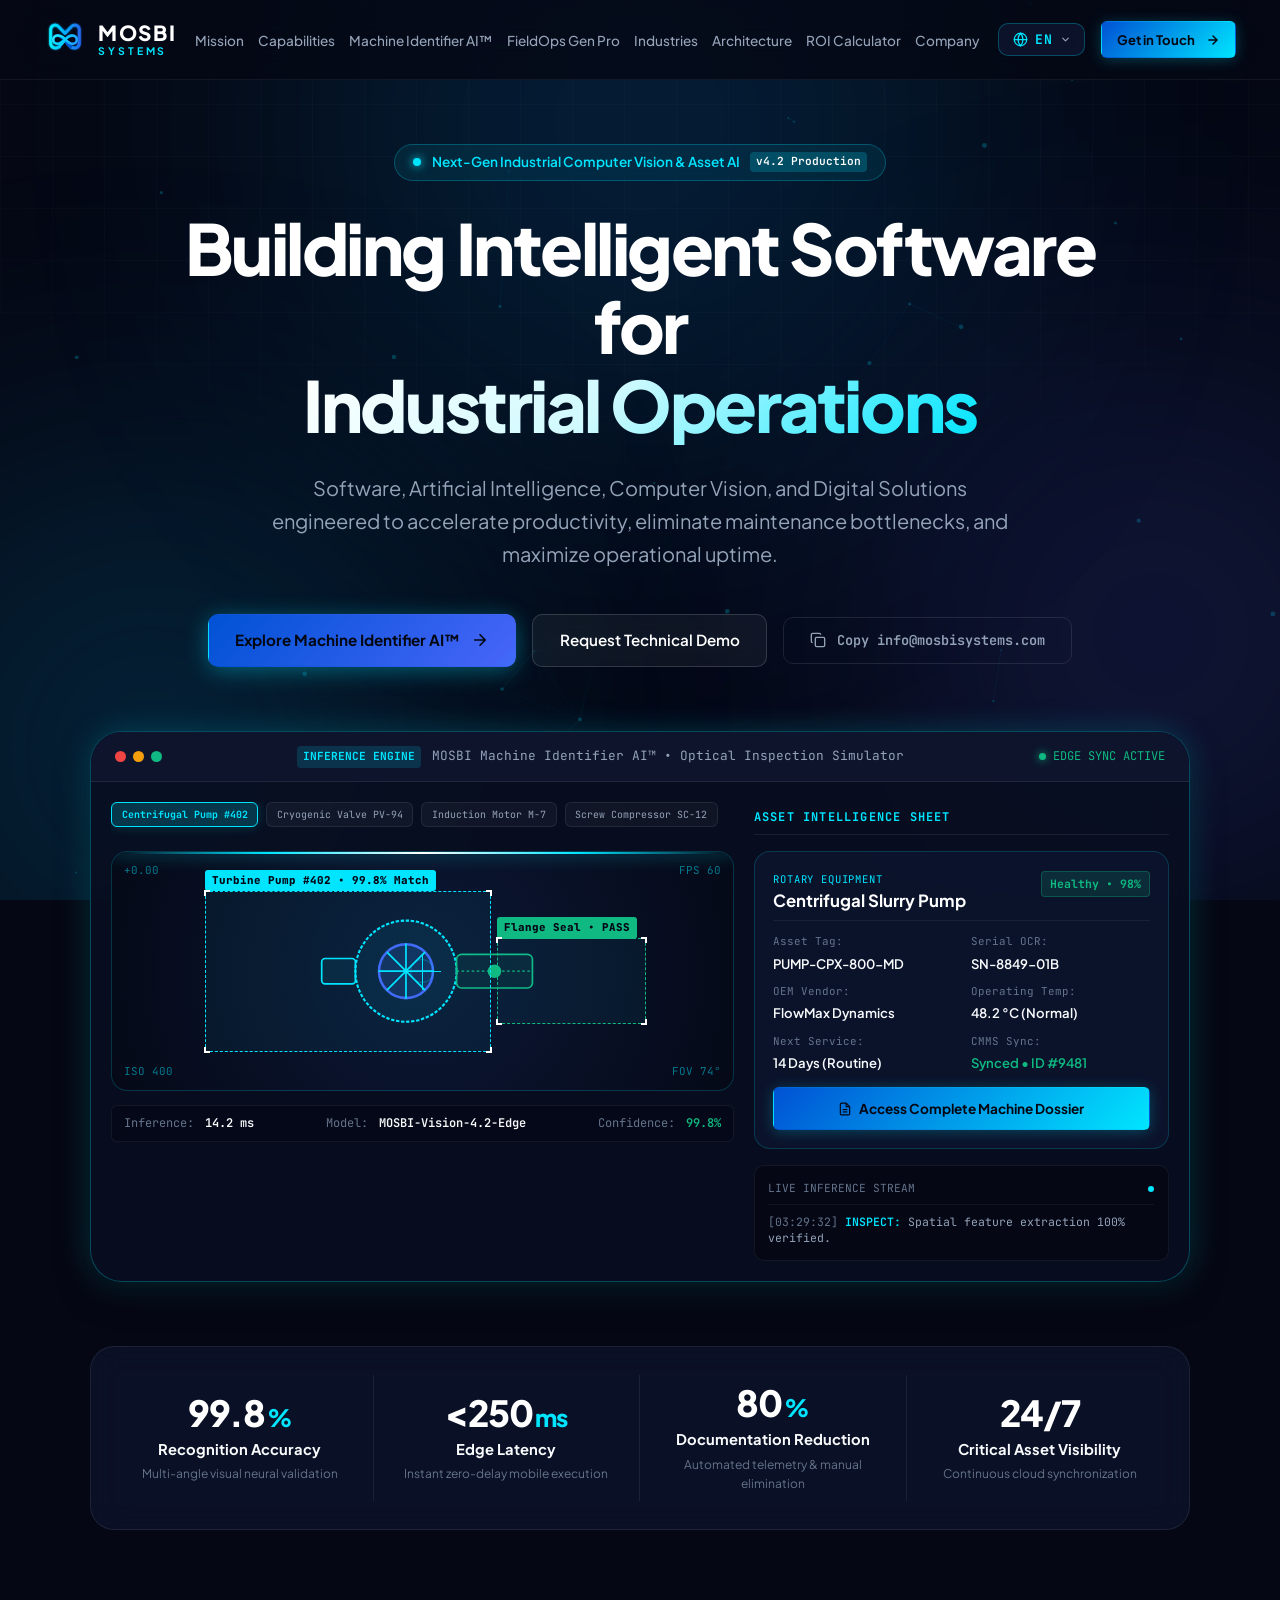
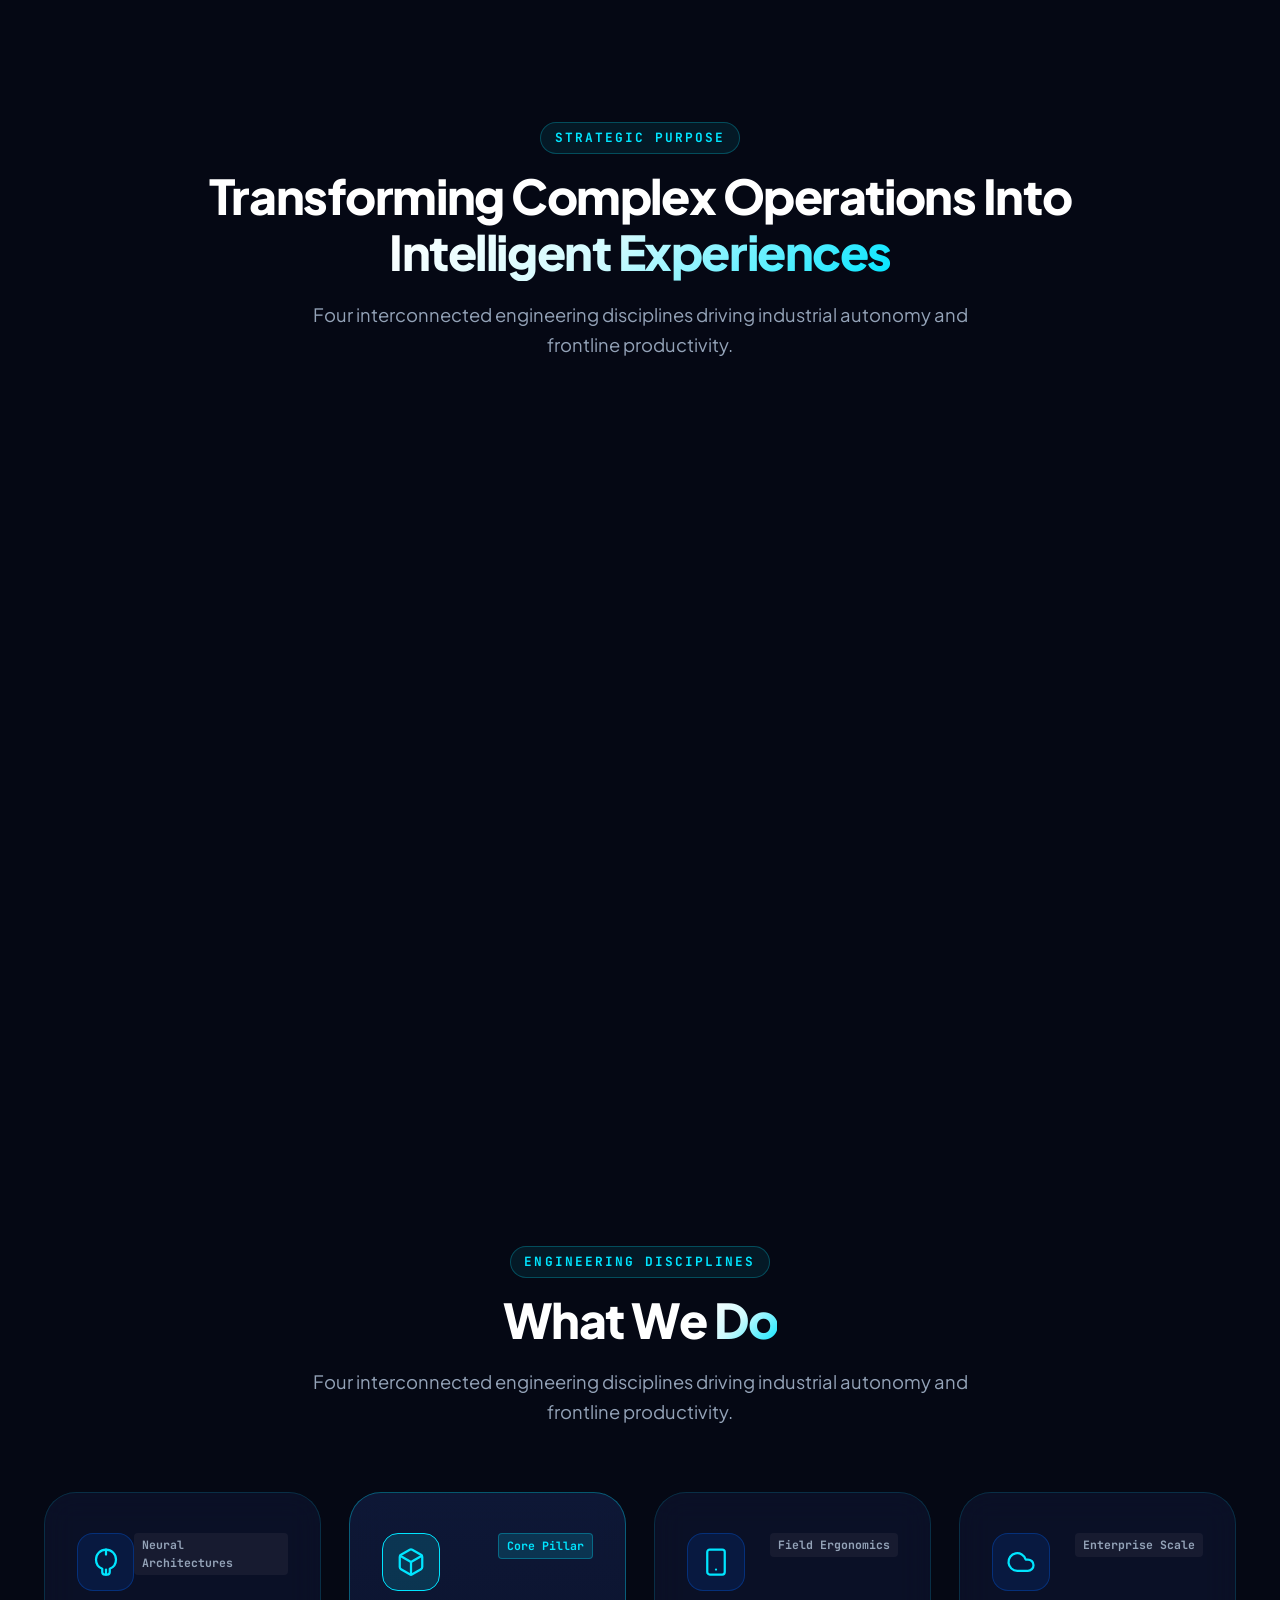
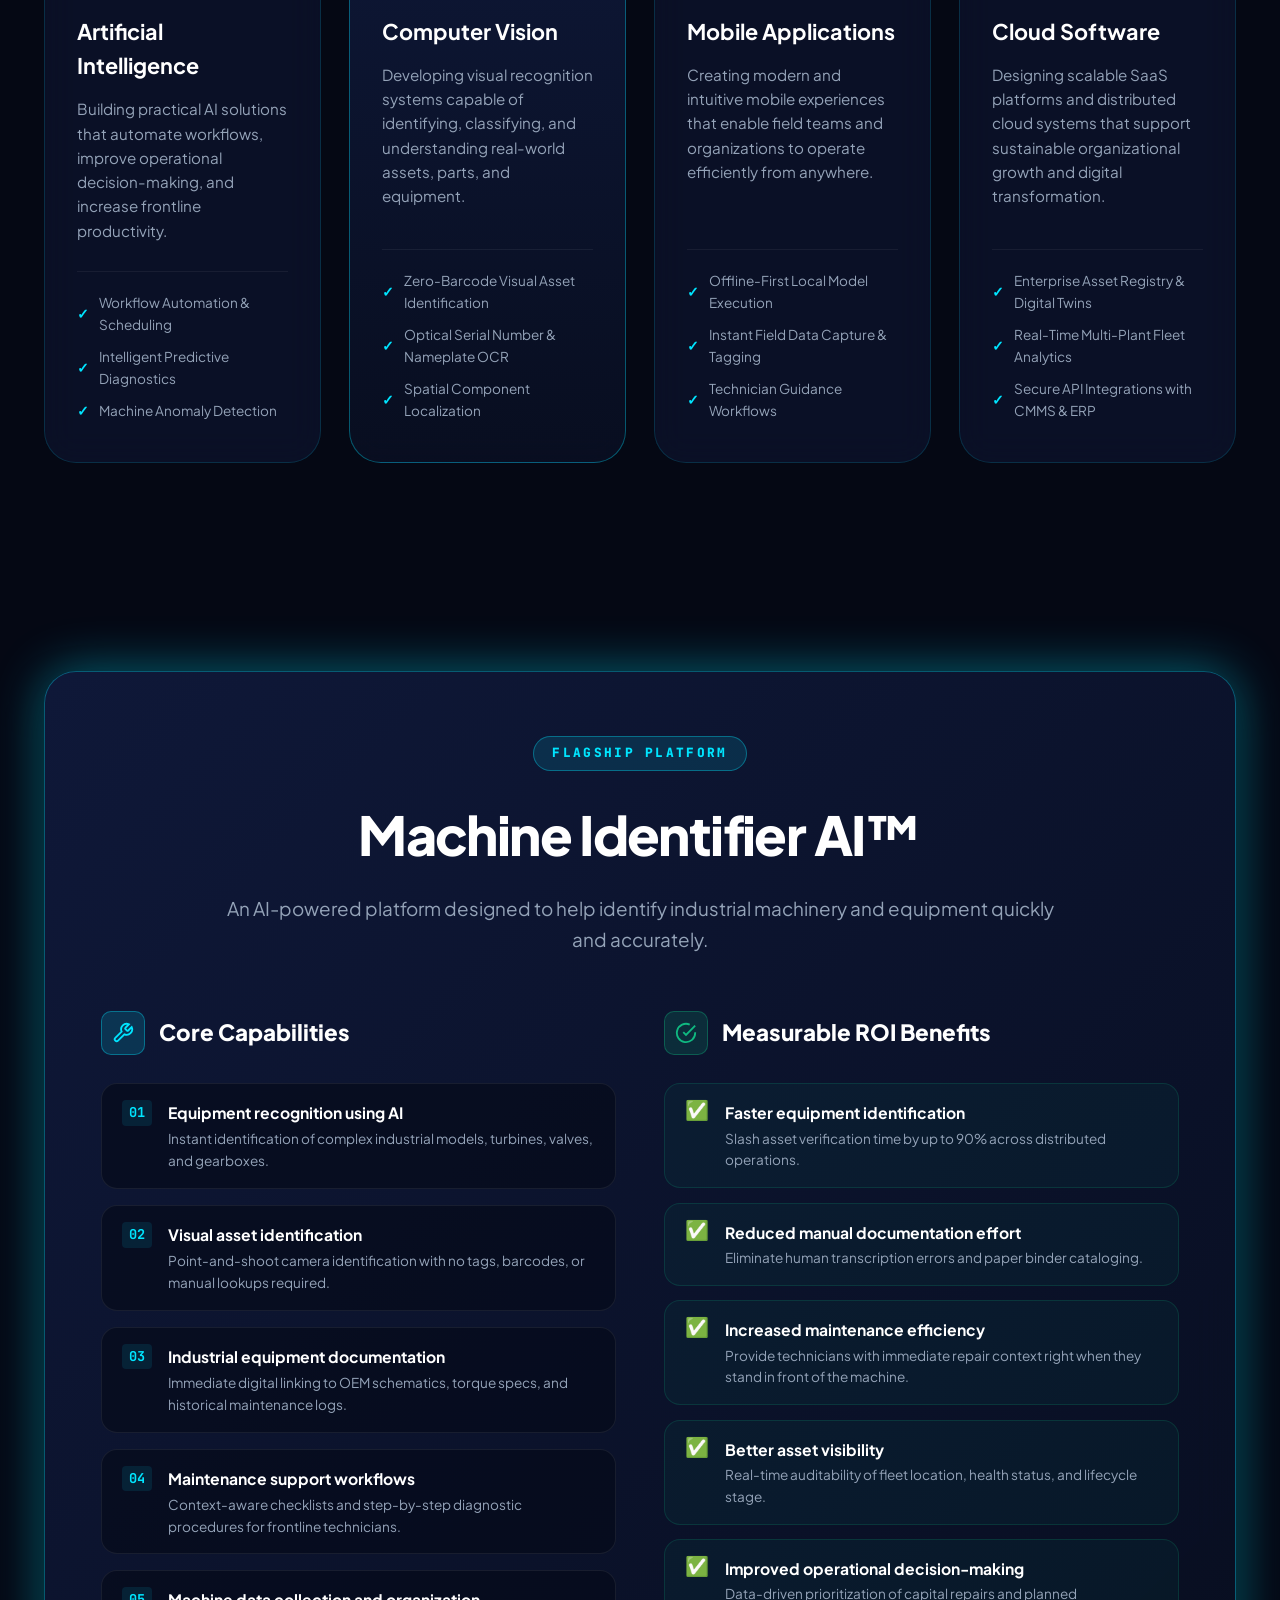
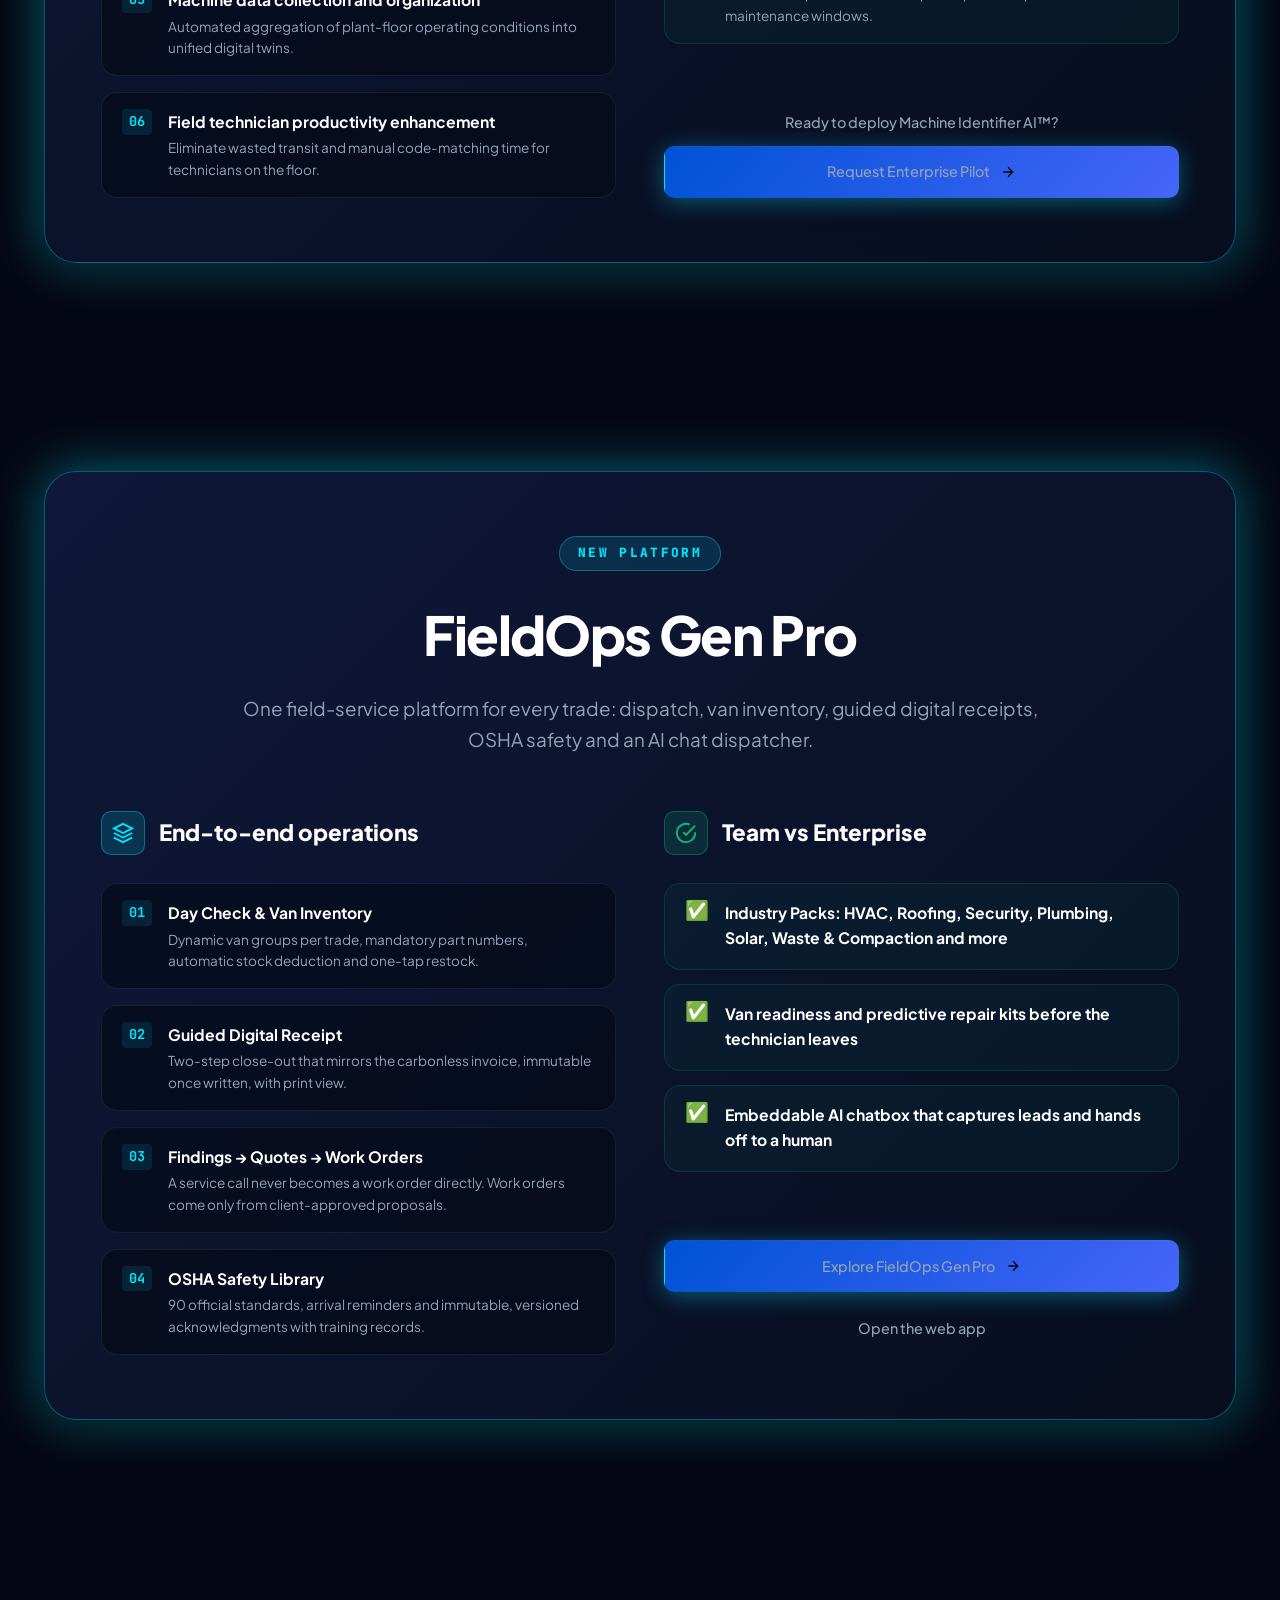
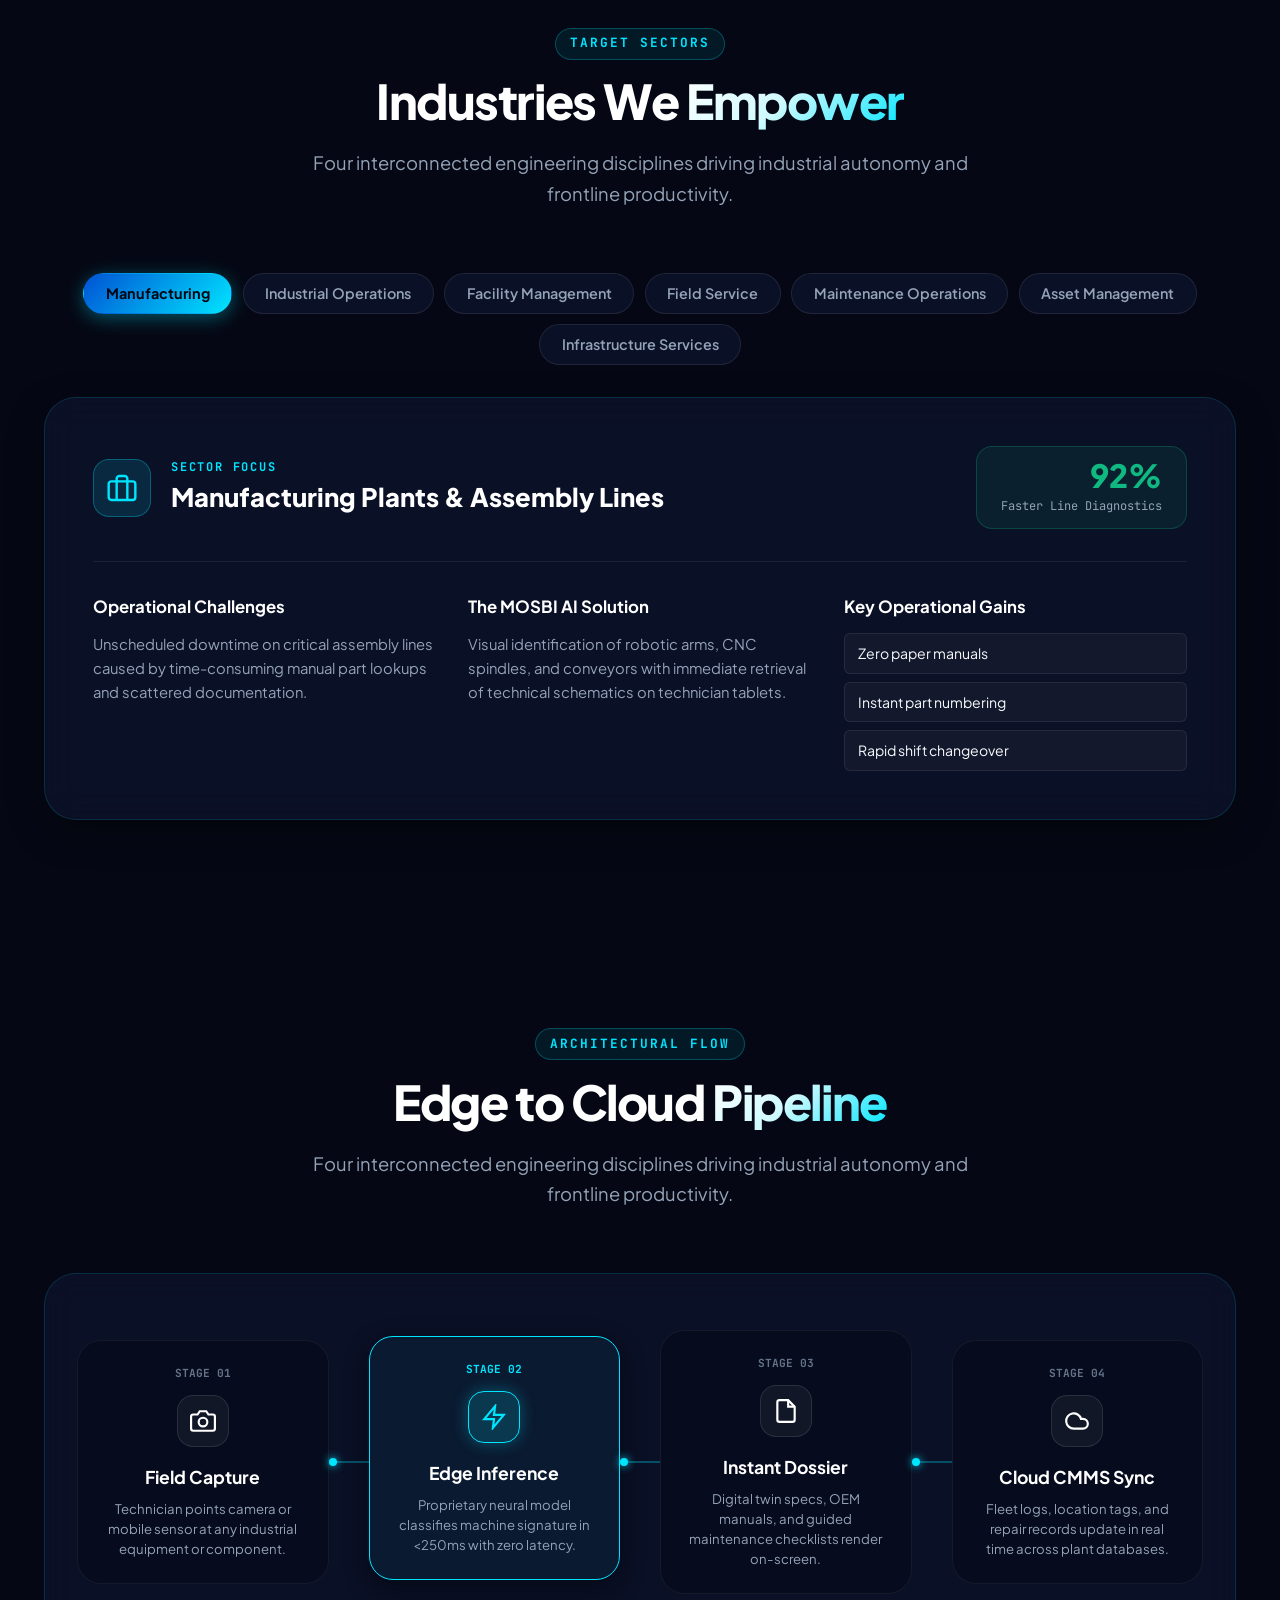
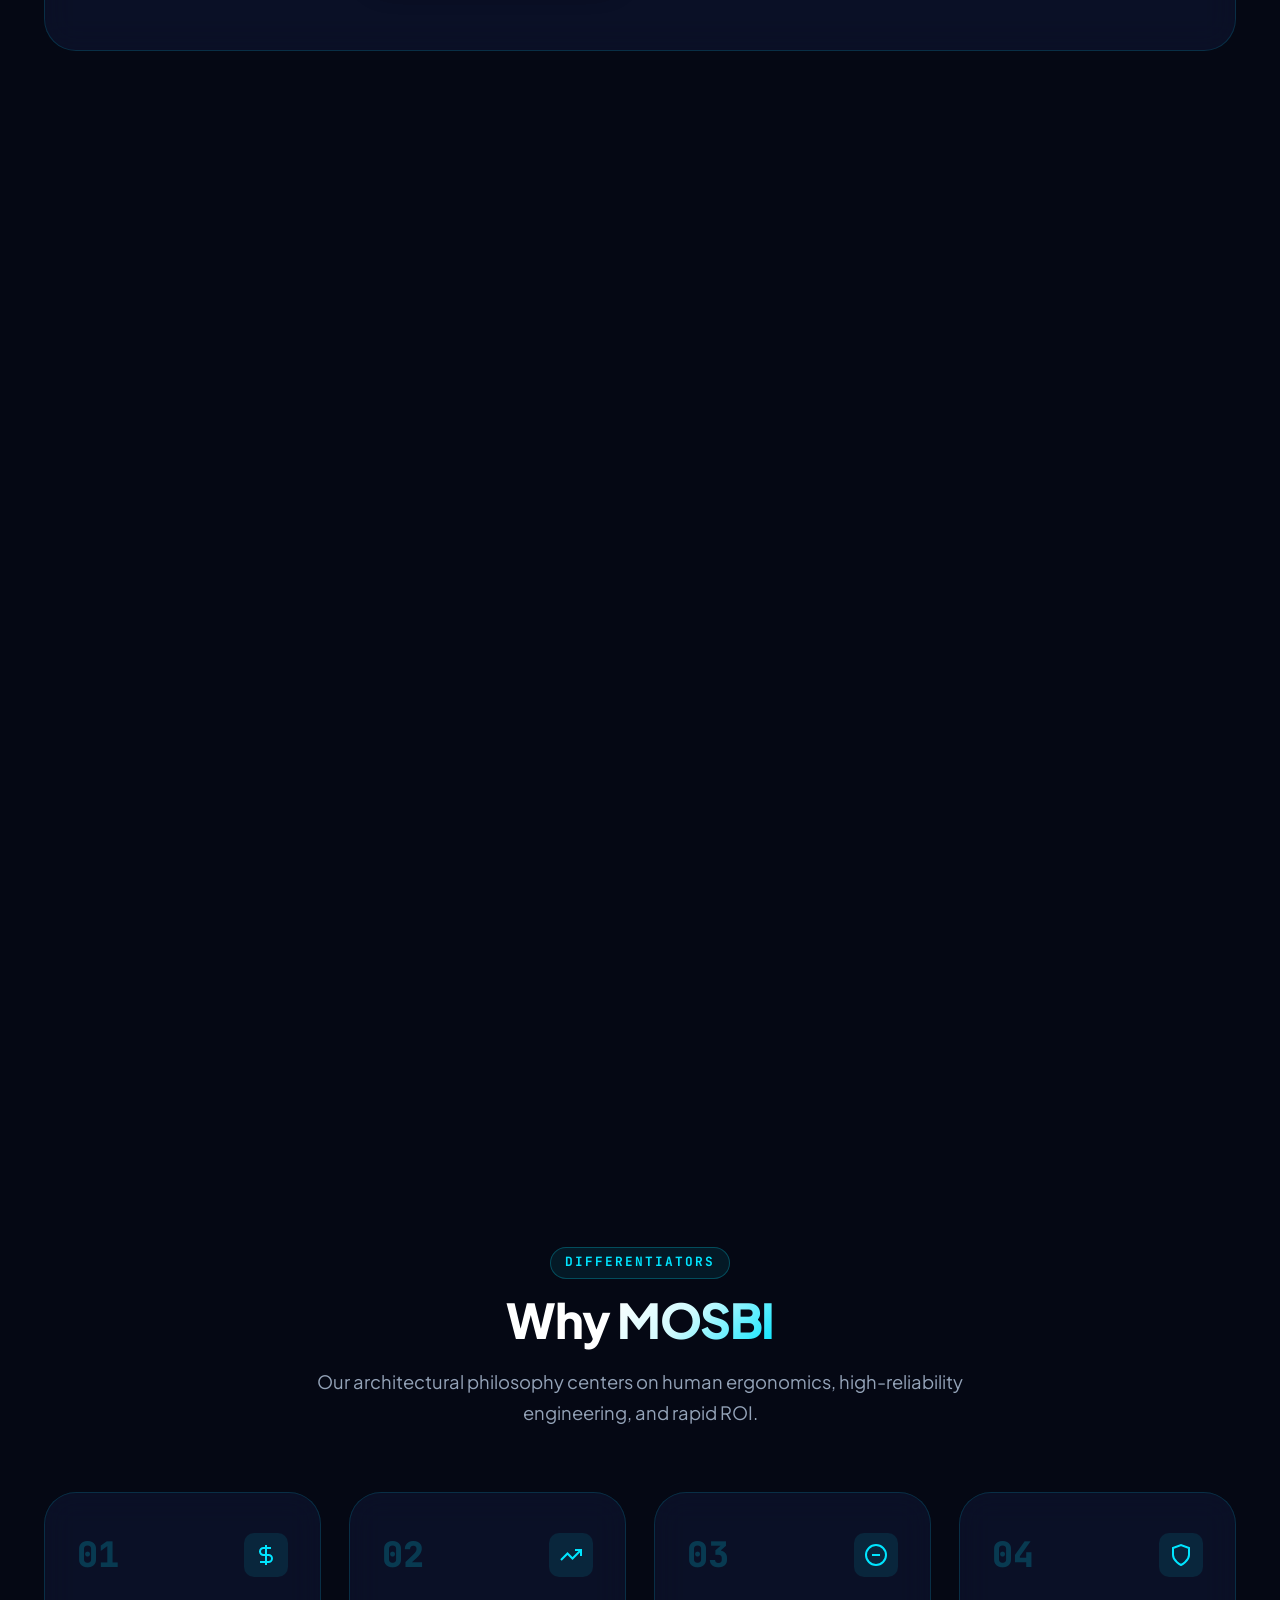
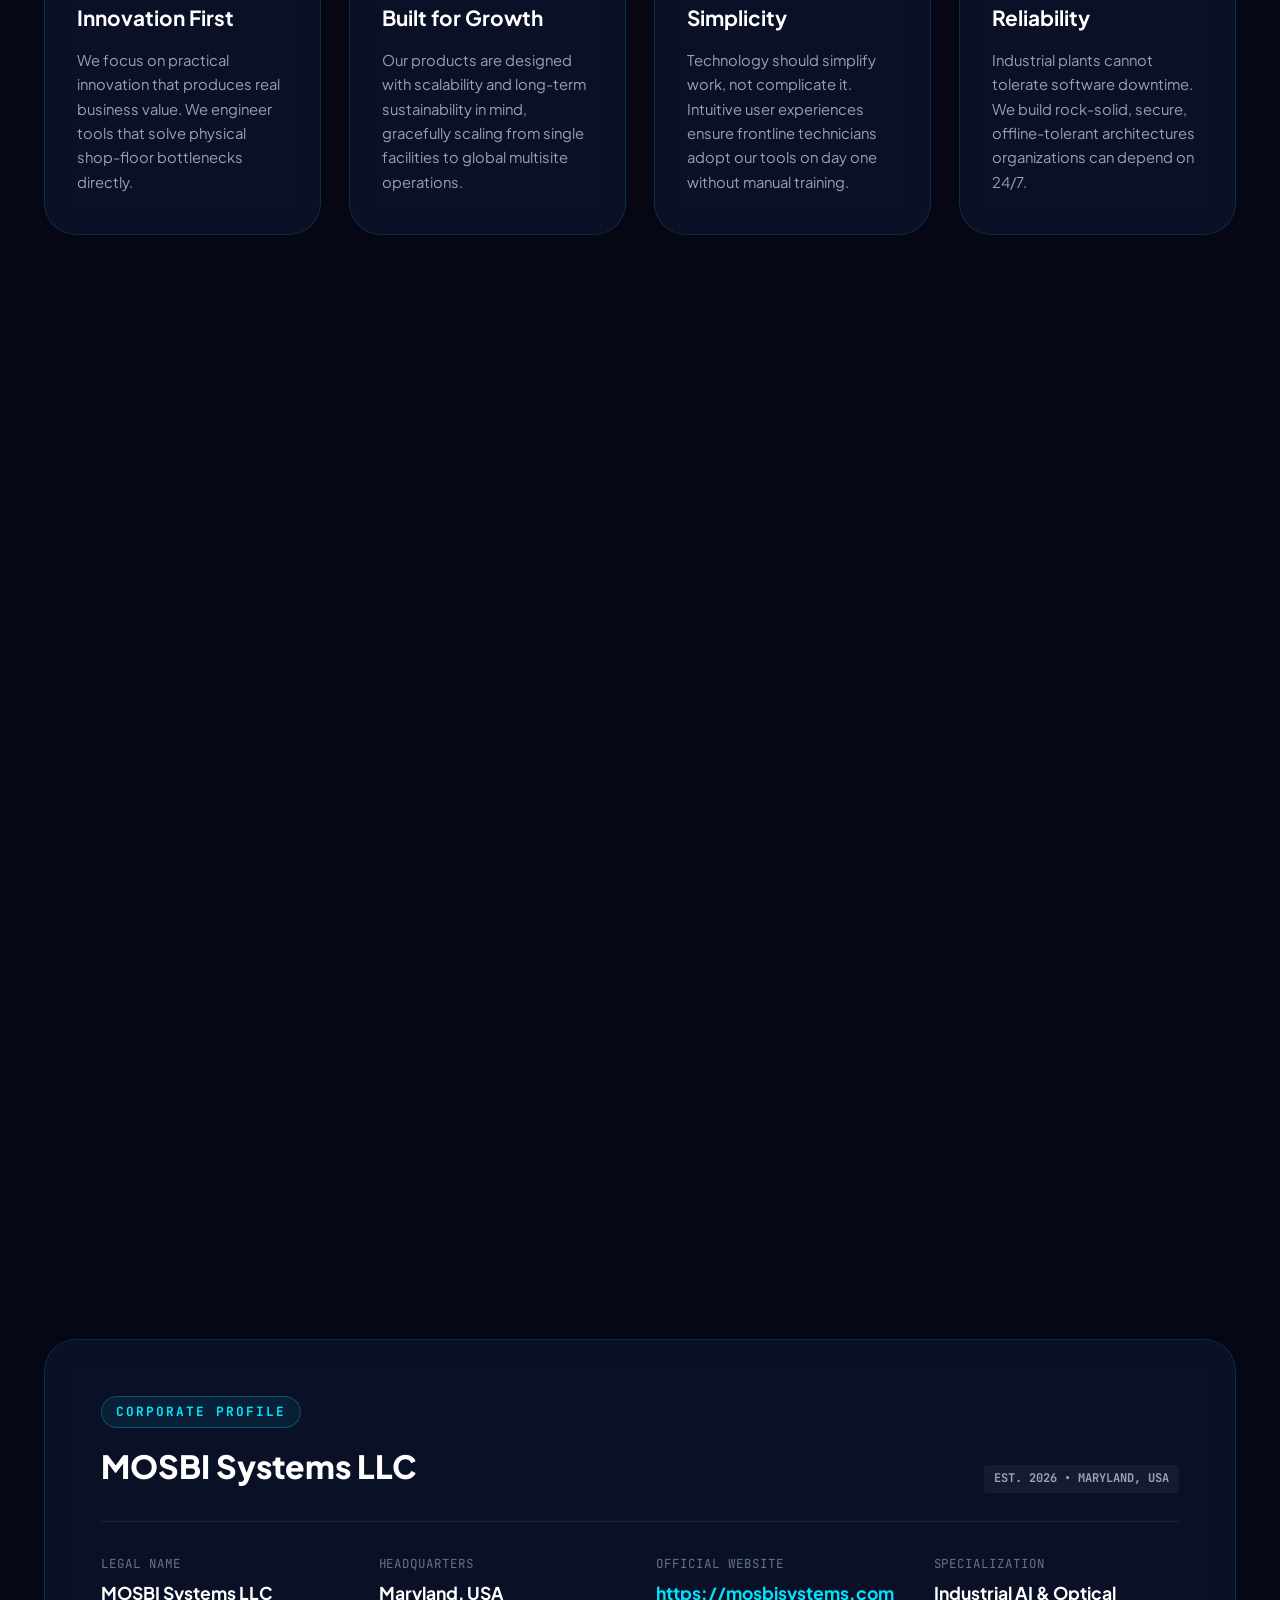
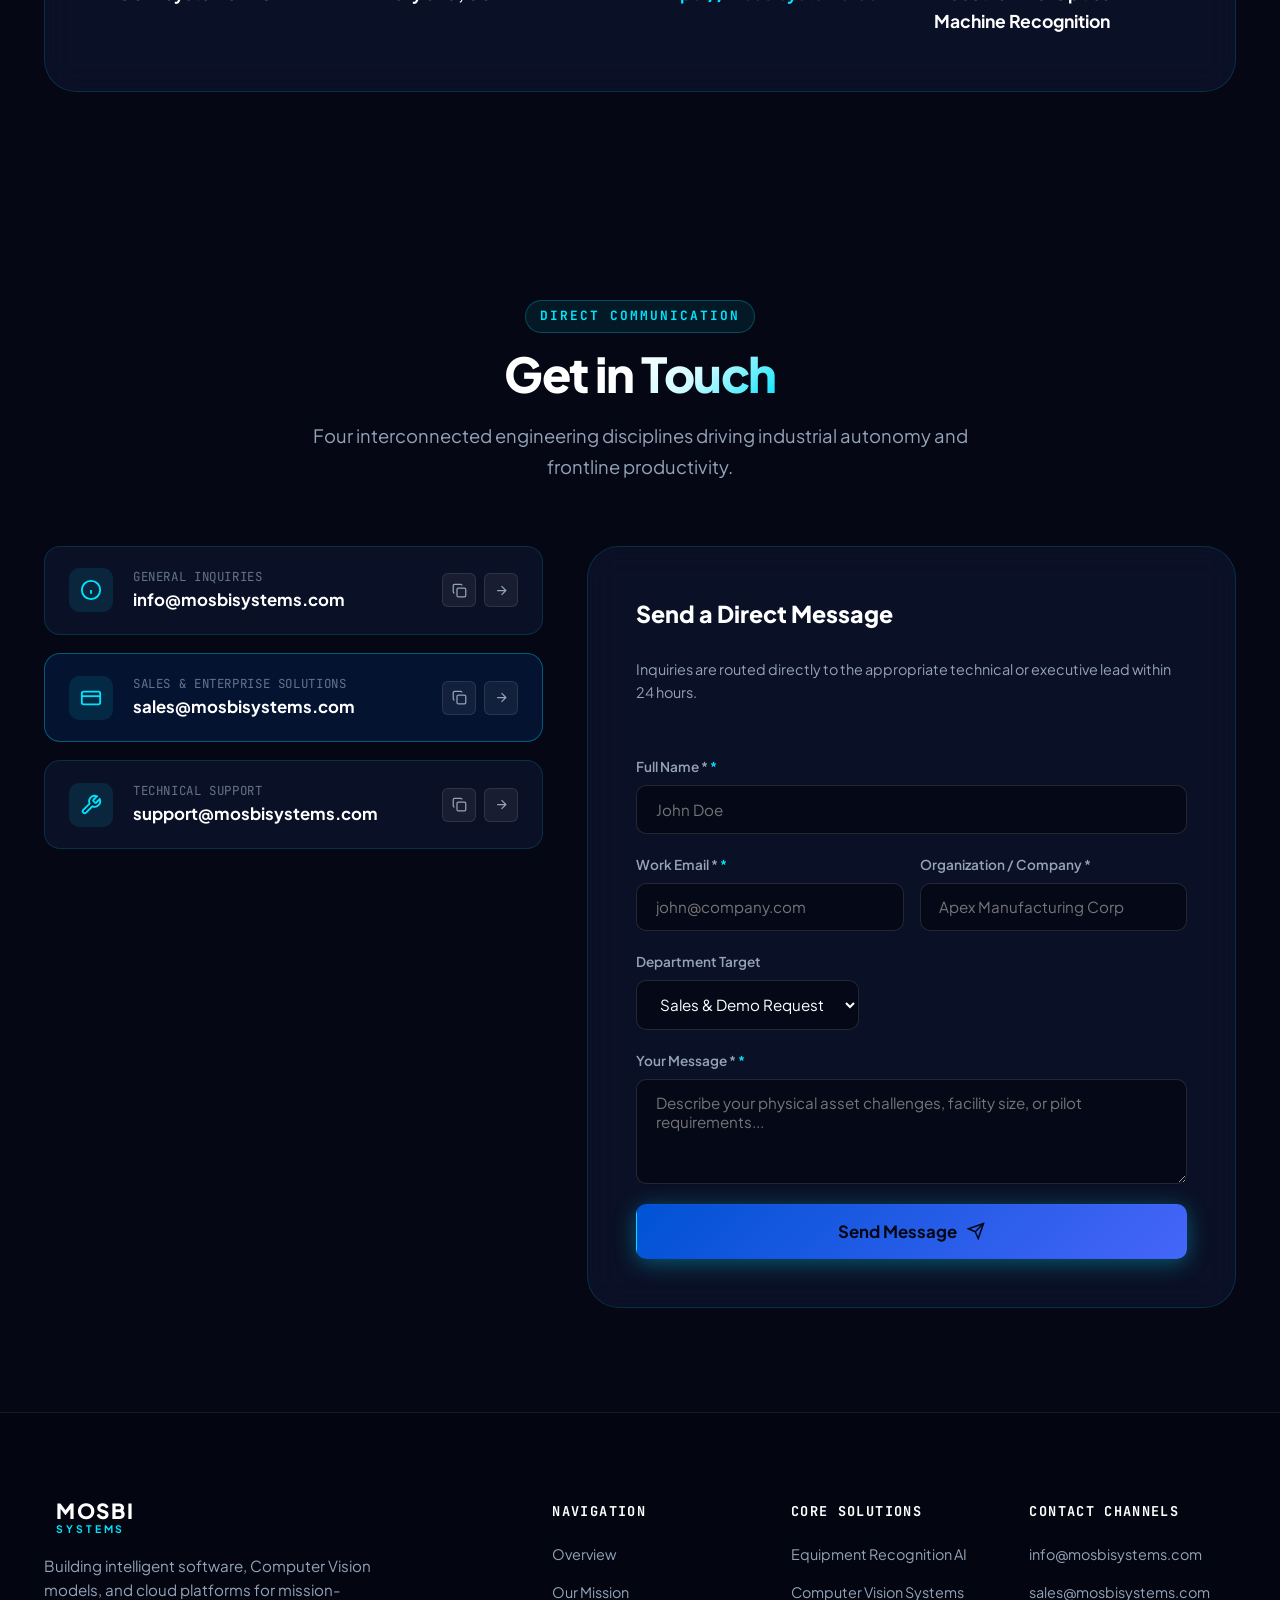
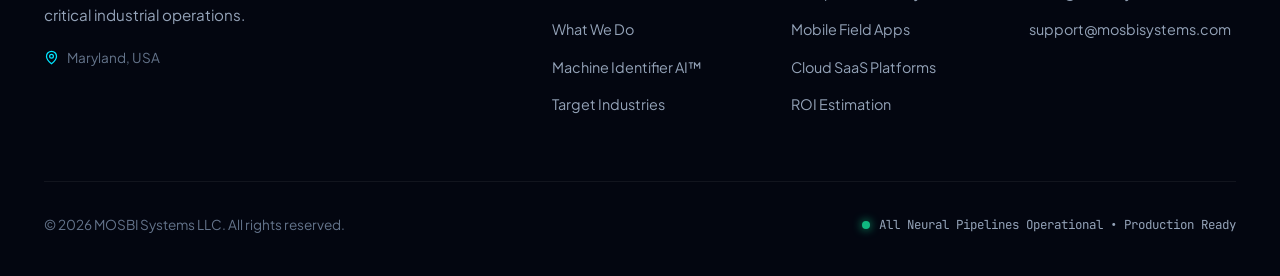
==== commit 8691147a: "fix: resolve contact form input field mapping and dispatch logic (v0.7.3)" ====
--- a/index.html
+++ b/index.html
@@ -22,7 +22,7 @@
   <link href="https://fonts.googleapis.com/css2?family=JetBrains+Mono:wght@400;500;600;700&family=Plus+Jakarta+Sans:wght@300;400;500;600;700;800;900&display=swap" rel="stylesheet">
   
   <!-- Stylesheet -->
-  <link rel="stylesheet" href="assets/css/styles.css?v=8">
+  <link rel="stylesheet" href="assets/css/styles.css?v=9">
   <link rel="canonical" href="https://mosbisystems.com/">
 
   <link rel="icon" href="logo.svg" type="image/svg+xml">
@@ -1340,7 +1340,7 @@
 
   <!-- Interactive JavaScript -->
   <script src="assets/js/translations.js"></script>
-  <script src="assets/js/main.js?v=5"></script>
+  <script src="assets/js/main.js?v=6"></script>
 </body>
 </html>
 
--- a/assets/css/styles.css
+++ b/assets/css/styles.css
@@ -2347,6 +2347,12 @@
   text-align: center;
 }
 
+.form-feedback.error {
+  background: rgba(244, 63, 94, 0.15);
+  color: var(--color-rose);
+  border: 1px solid rgba(244, 63, 94, 0.35);
+}
+
 .form-feedback.success {
   background: rgba(16, 185, 129, 0.15);
   color: var(--color-emerald);
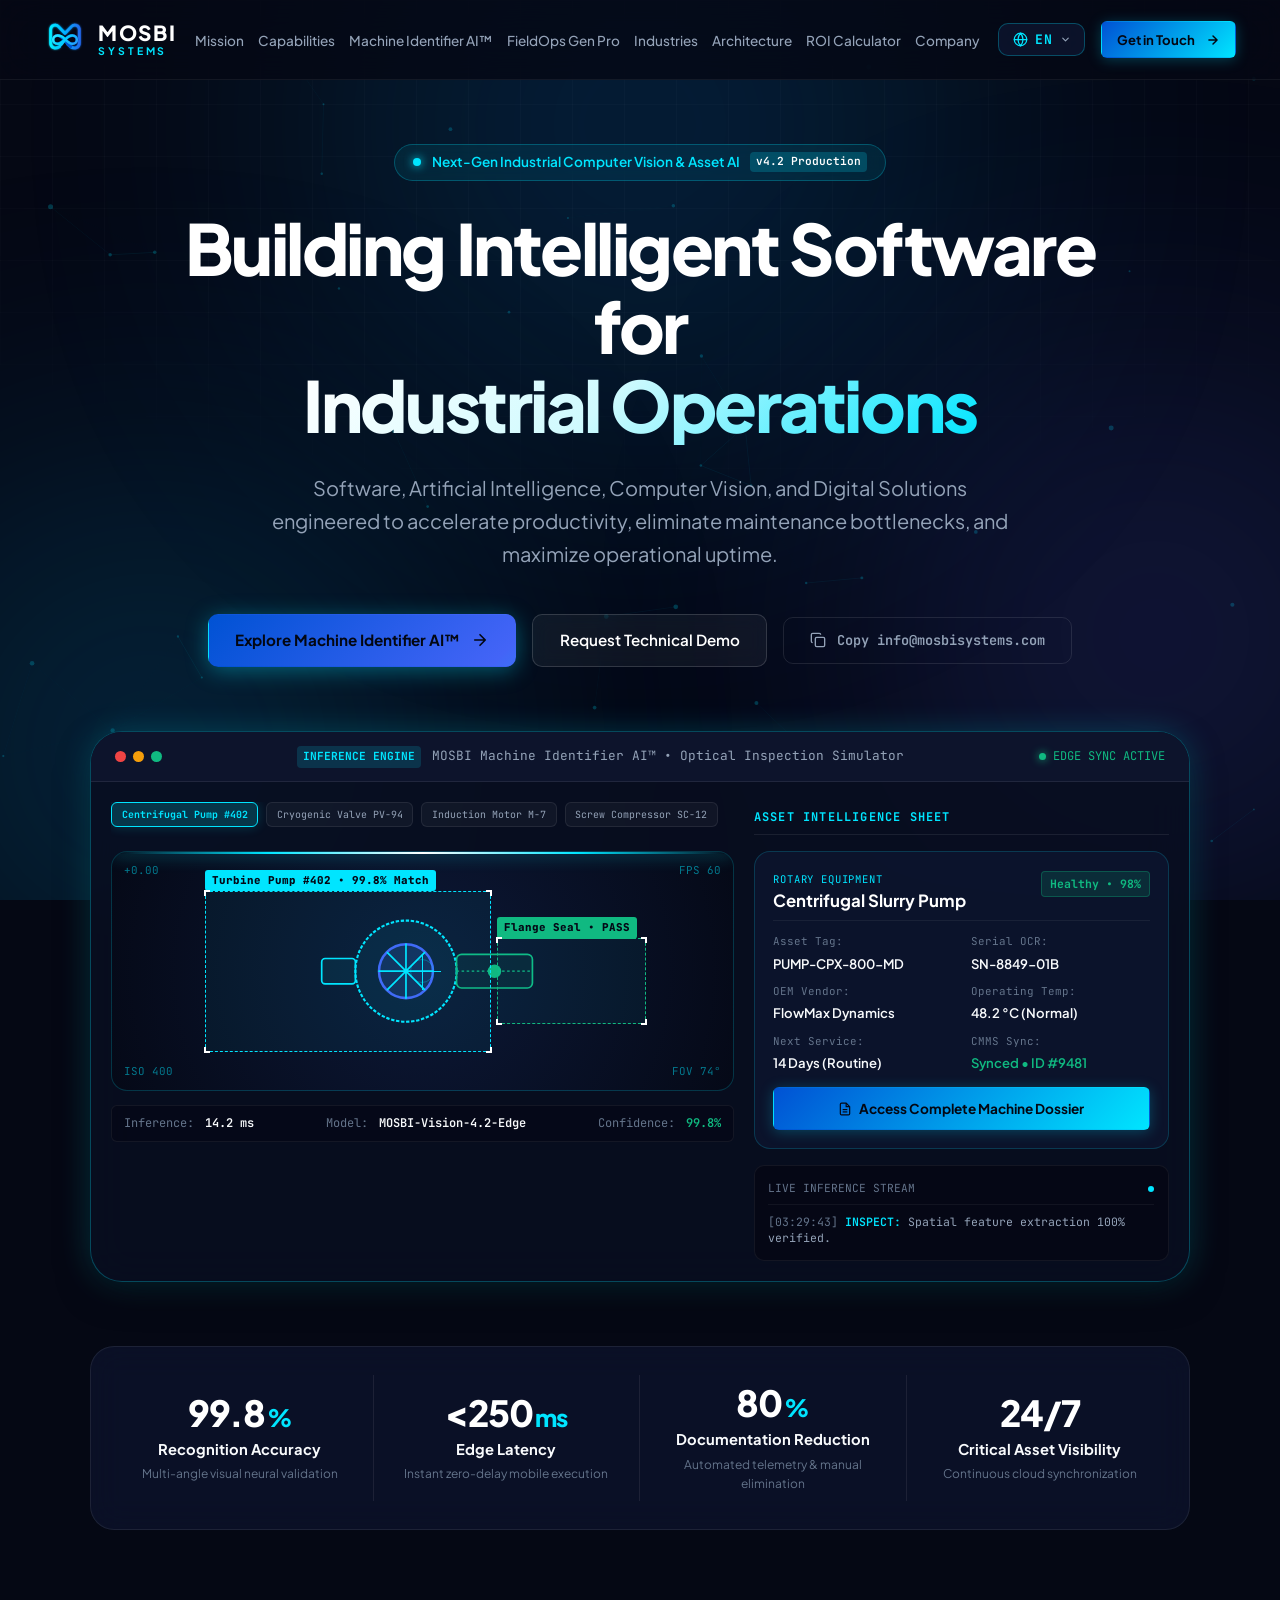
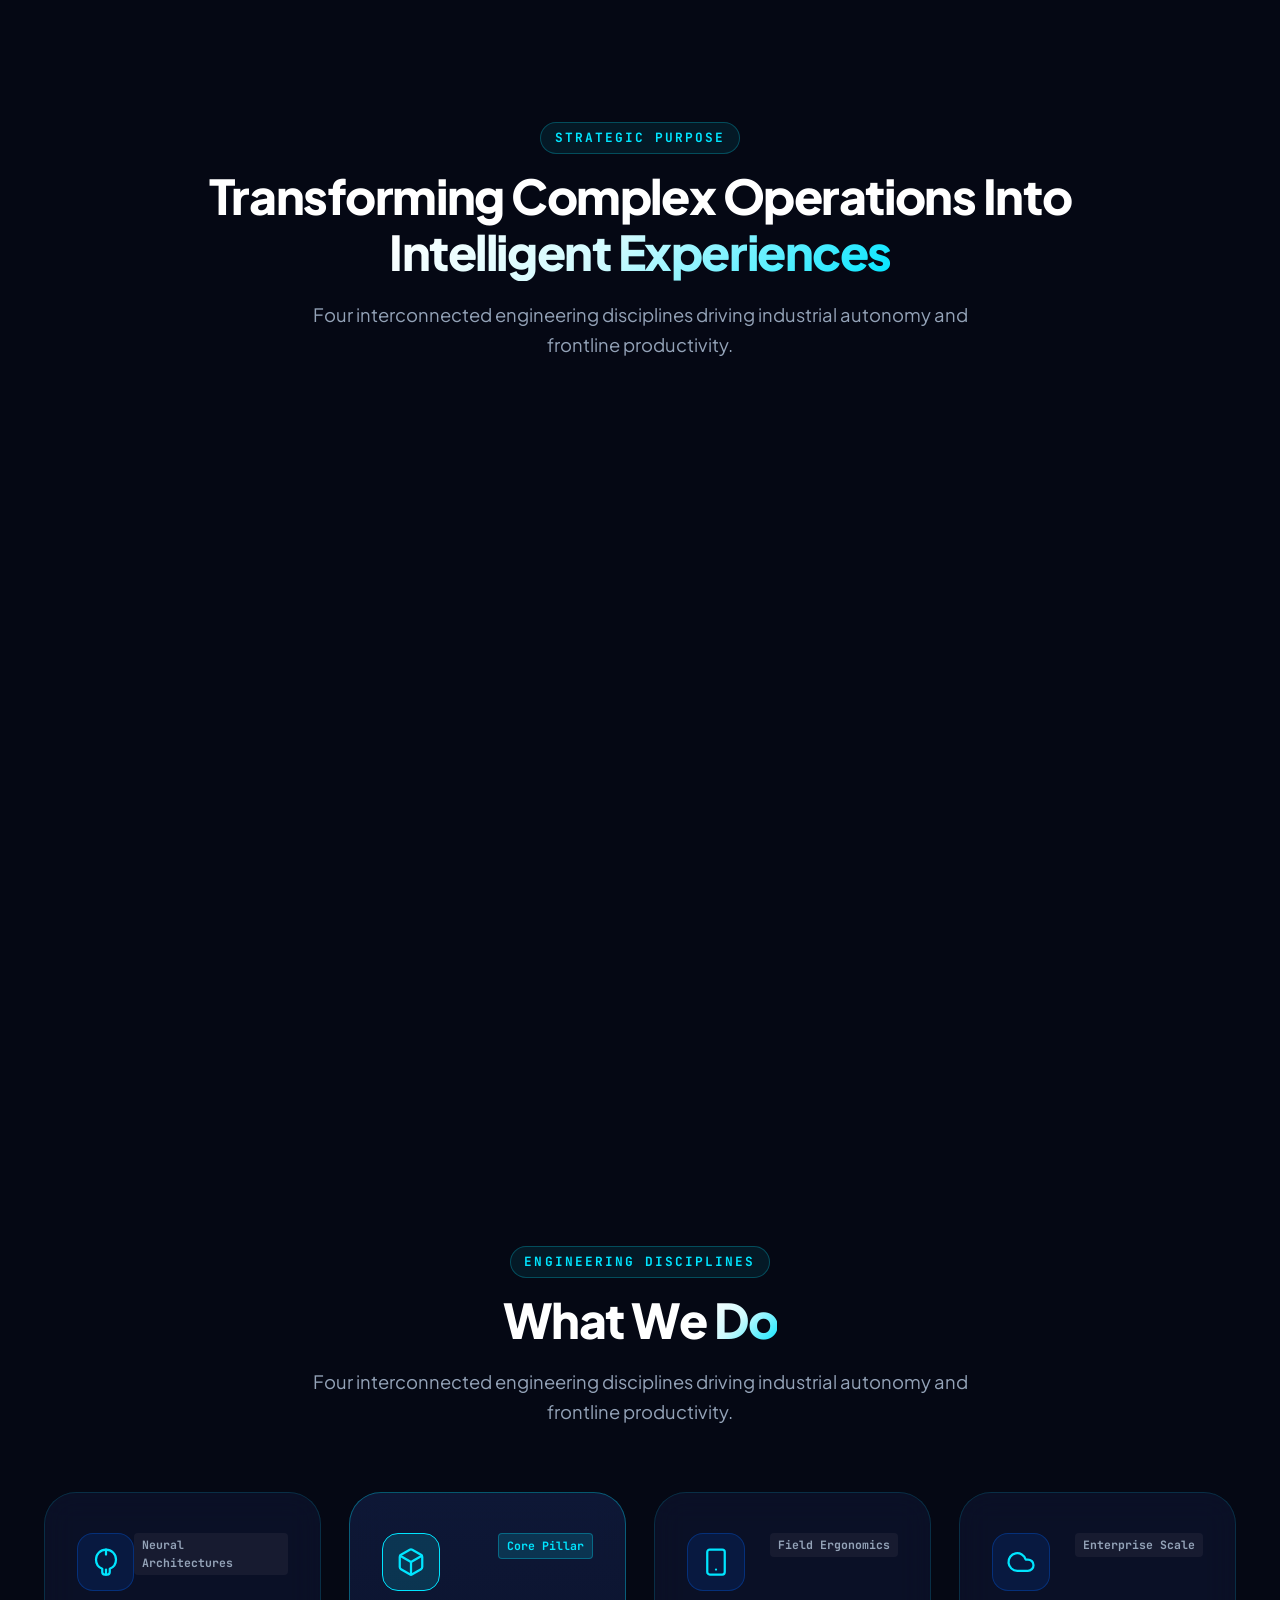
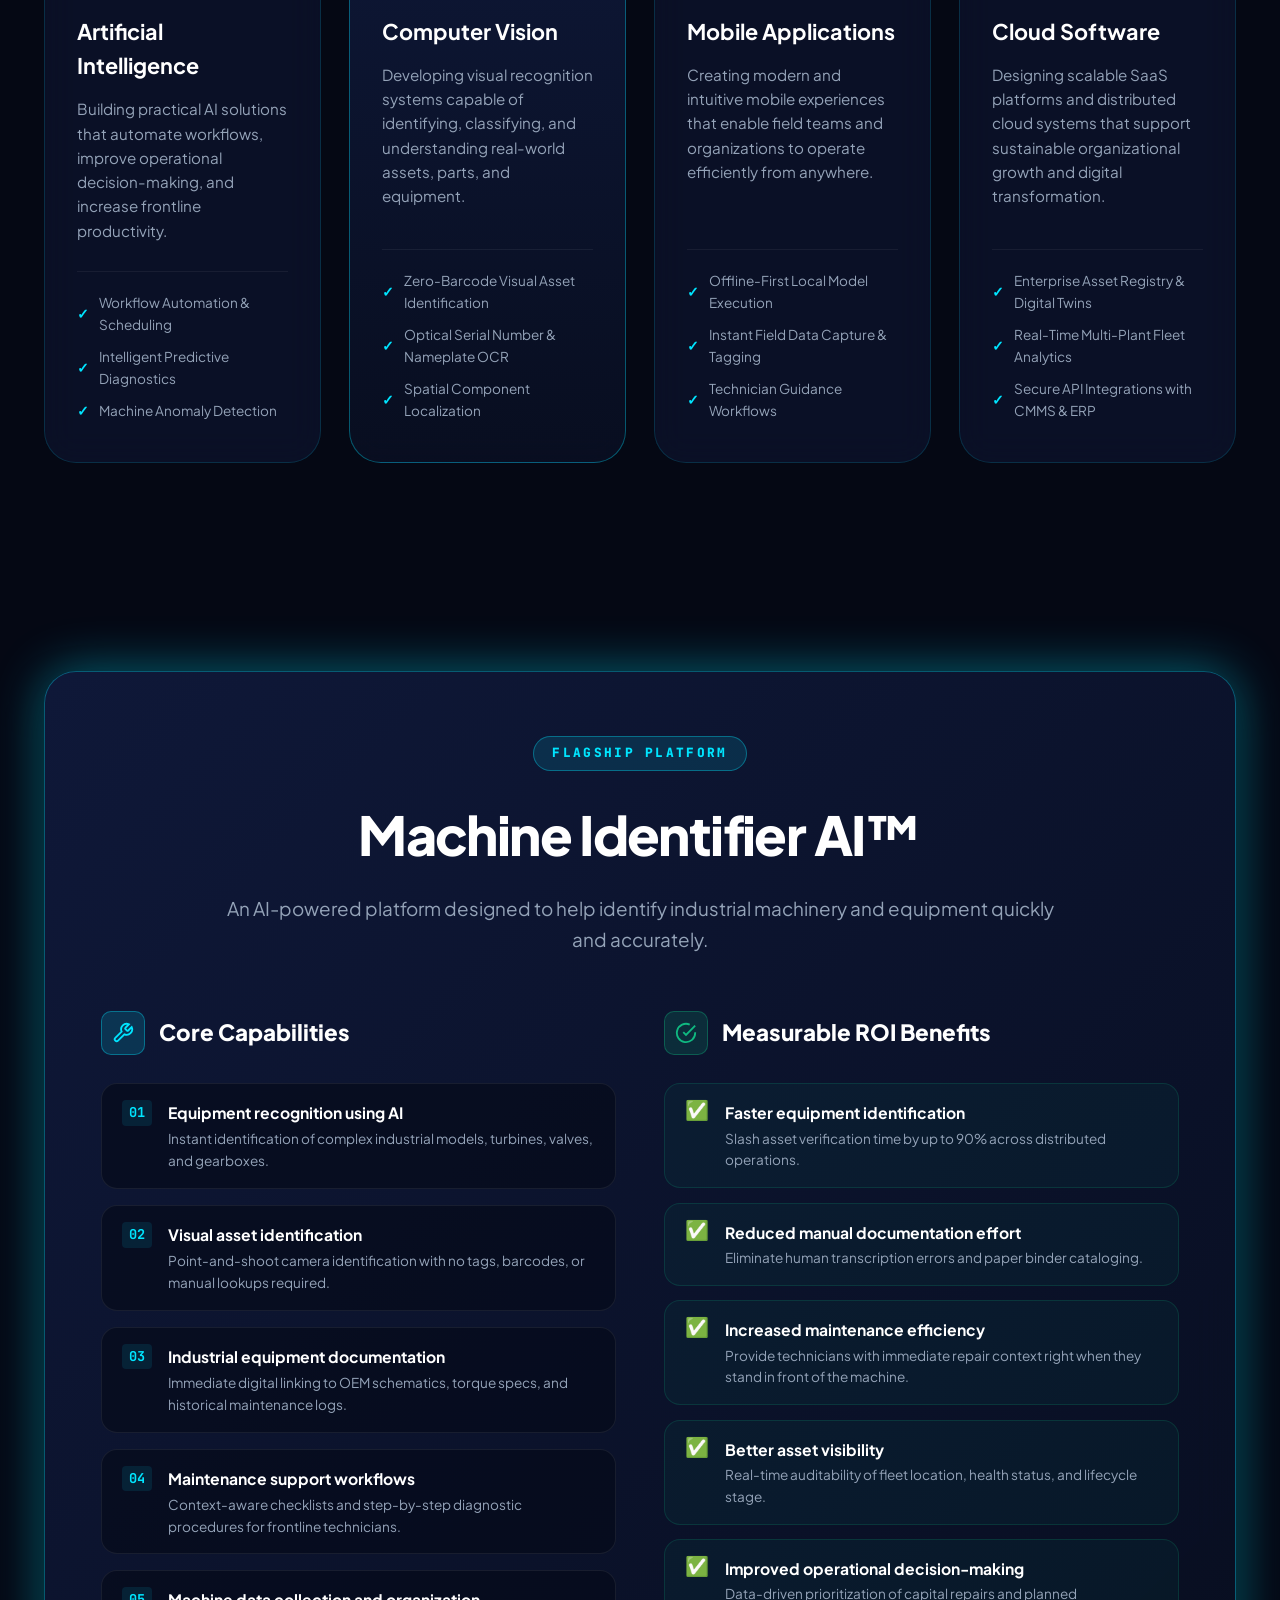
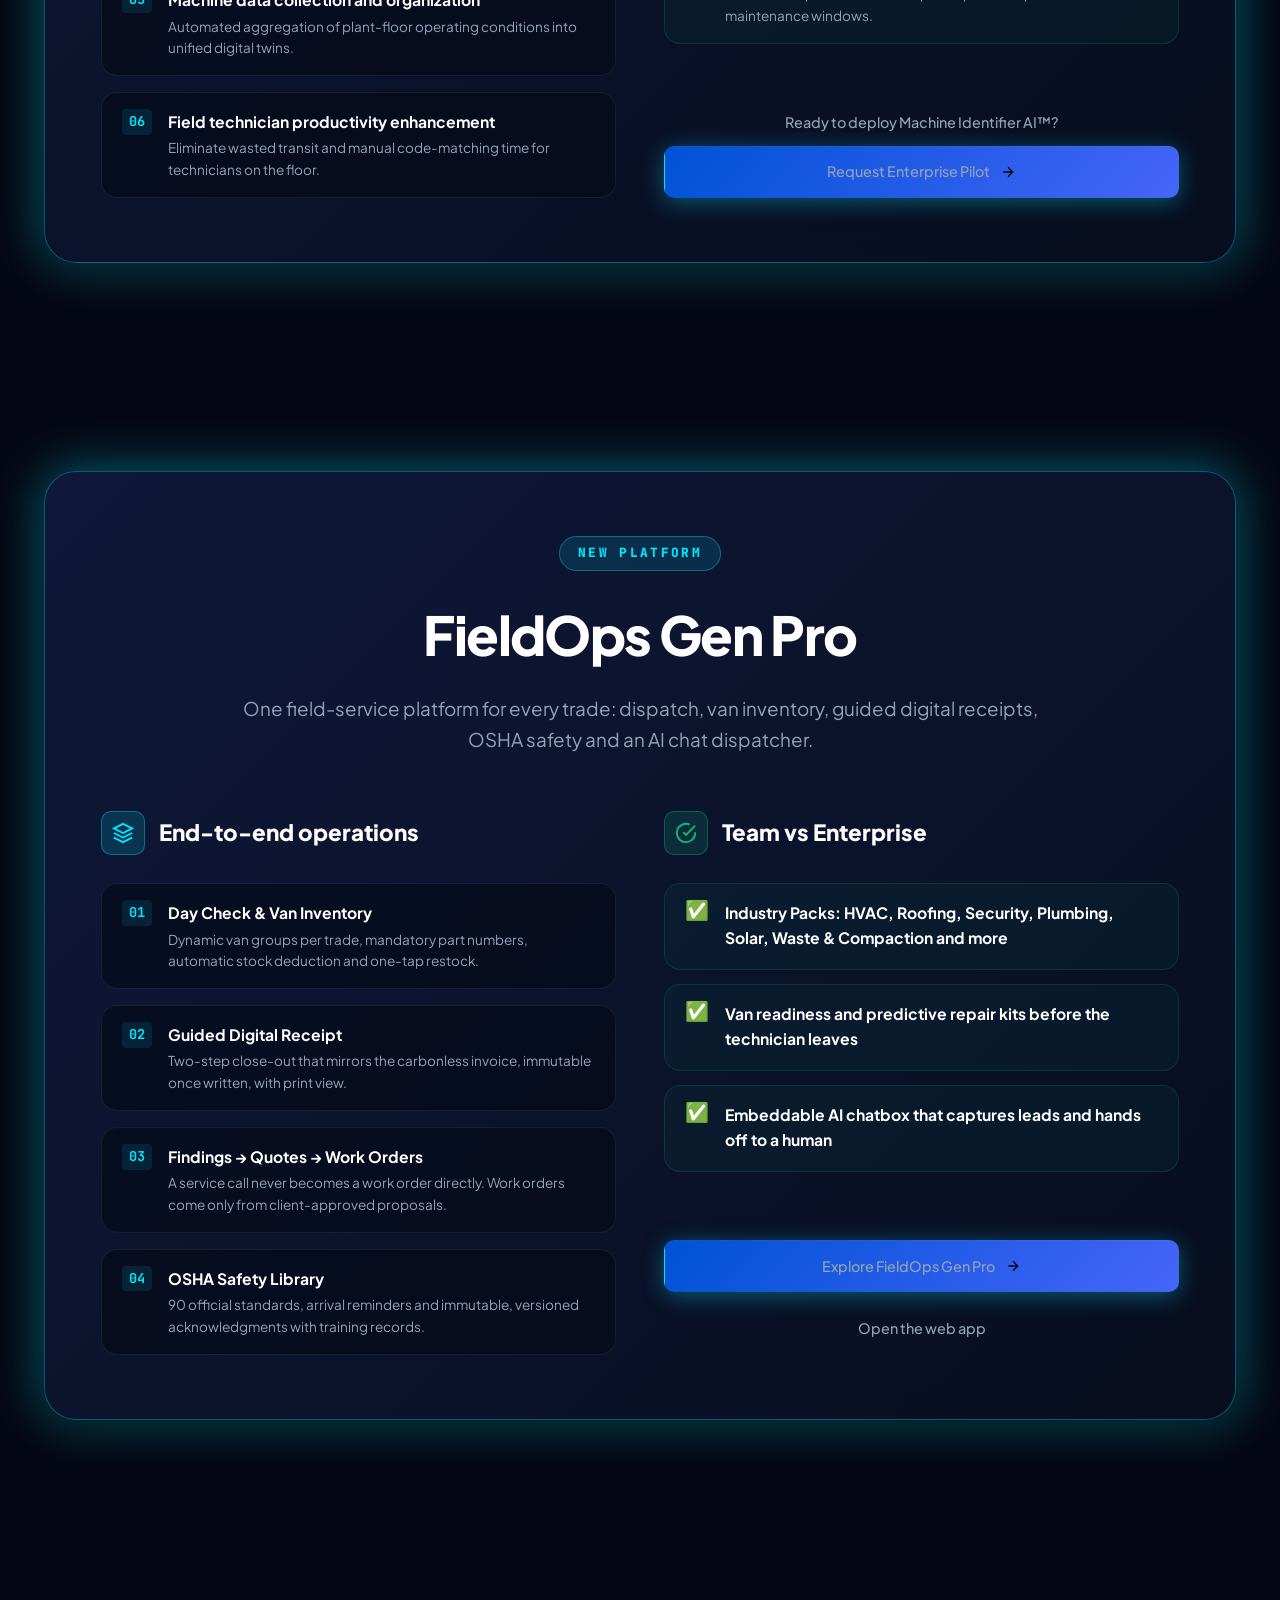
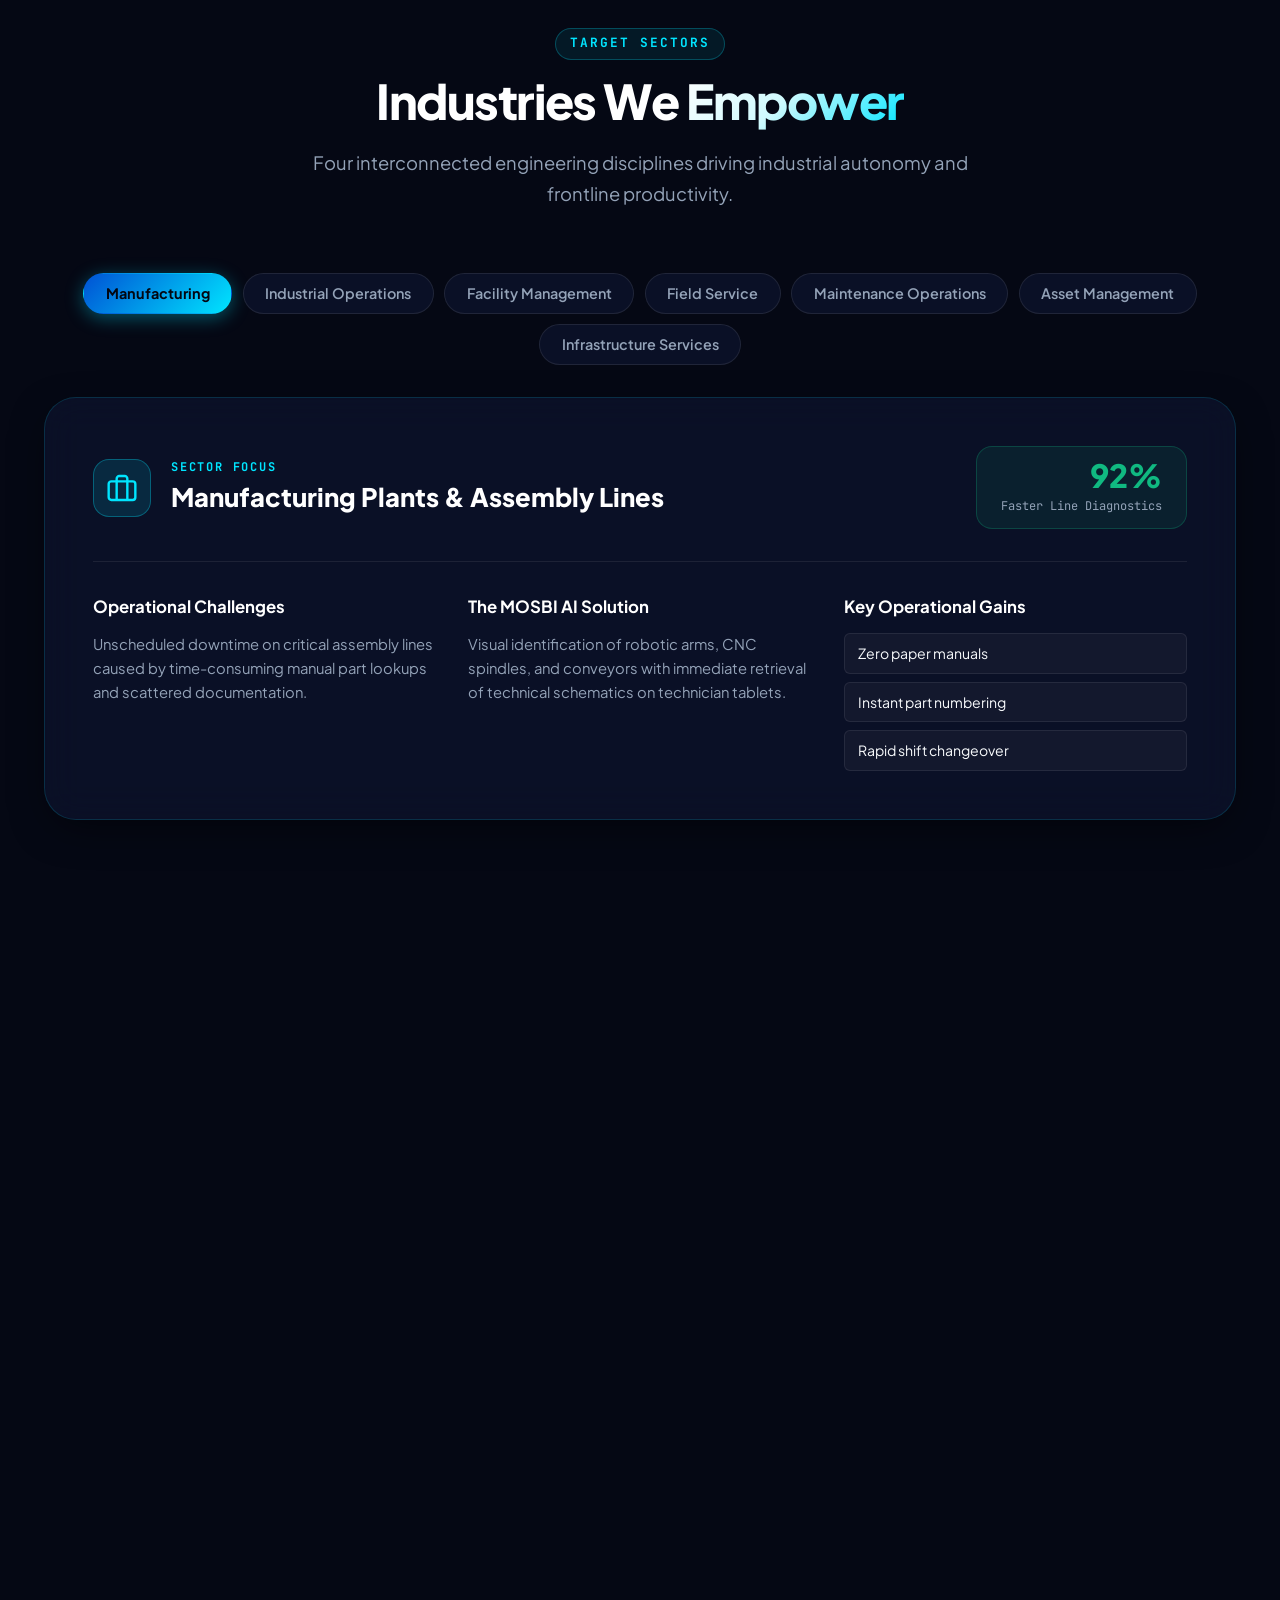
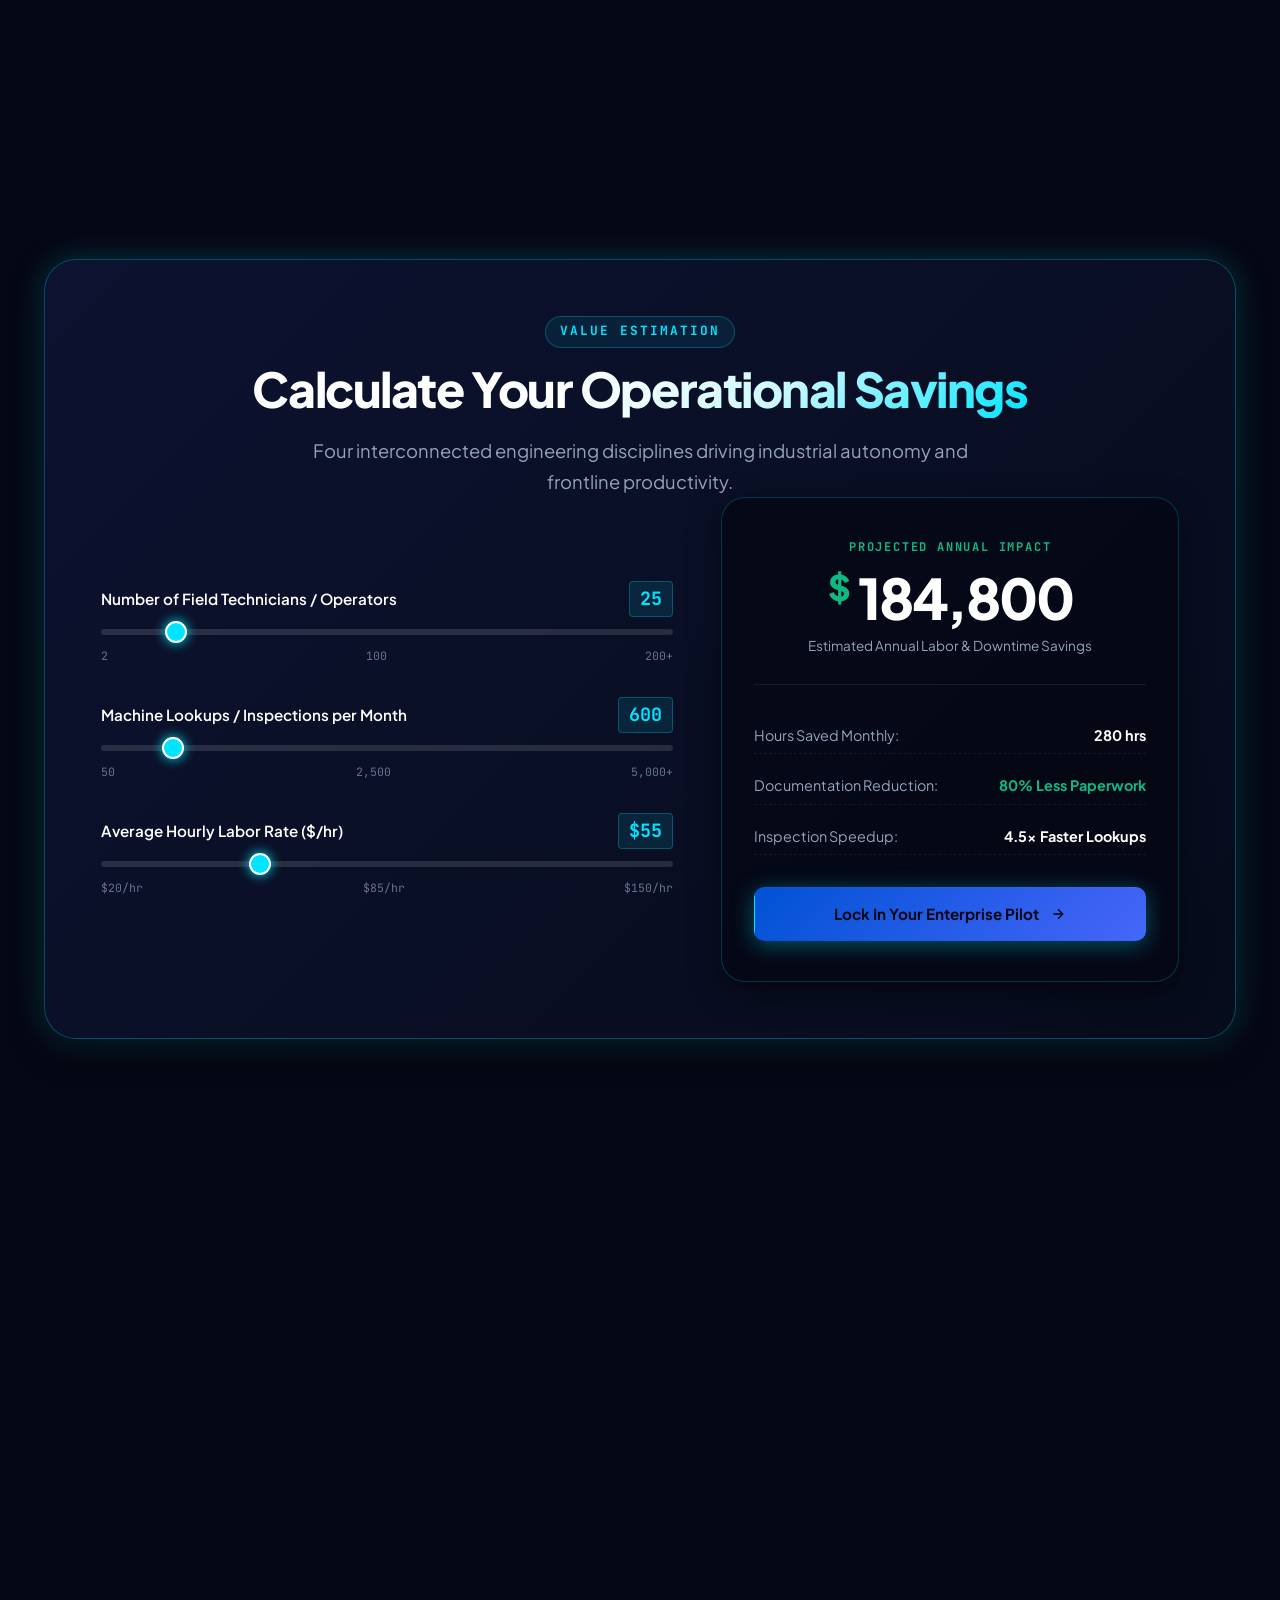
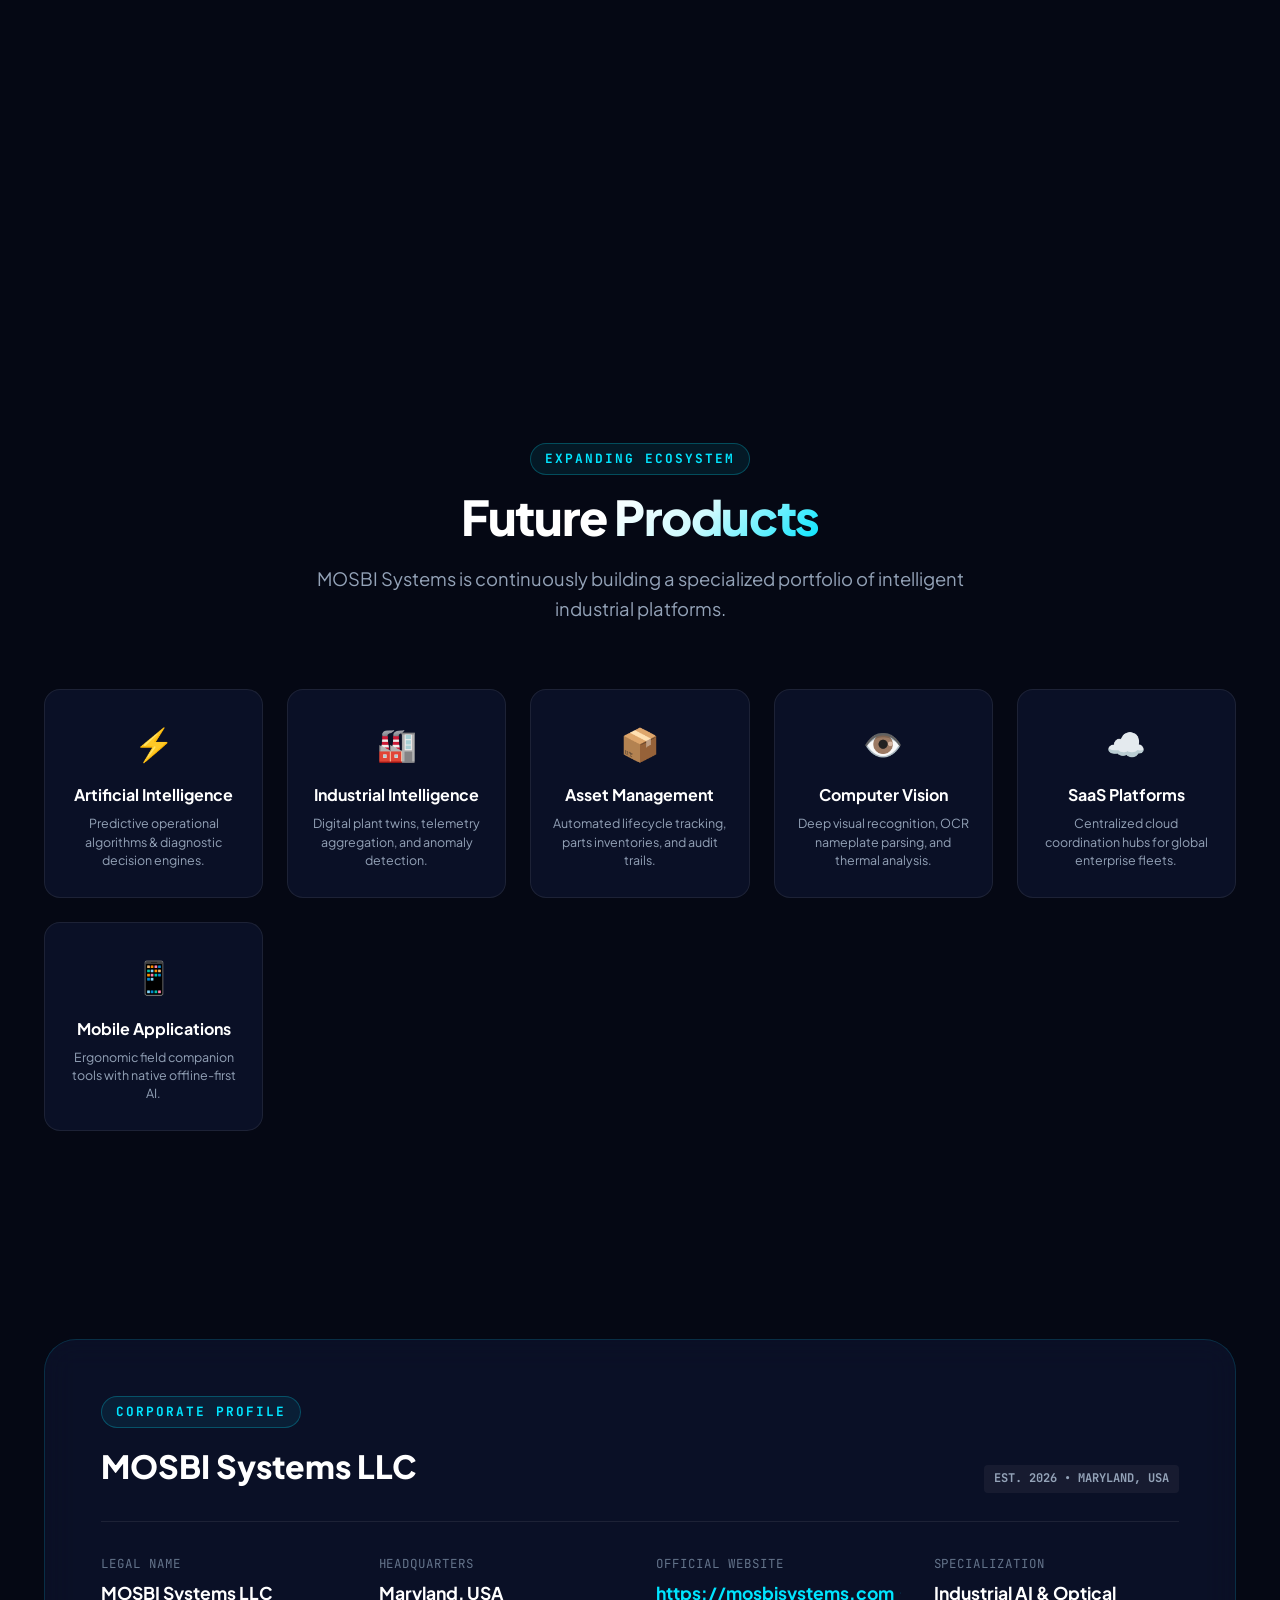
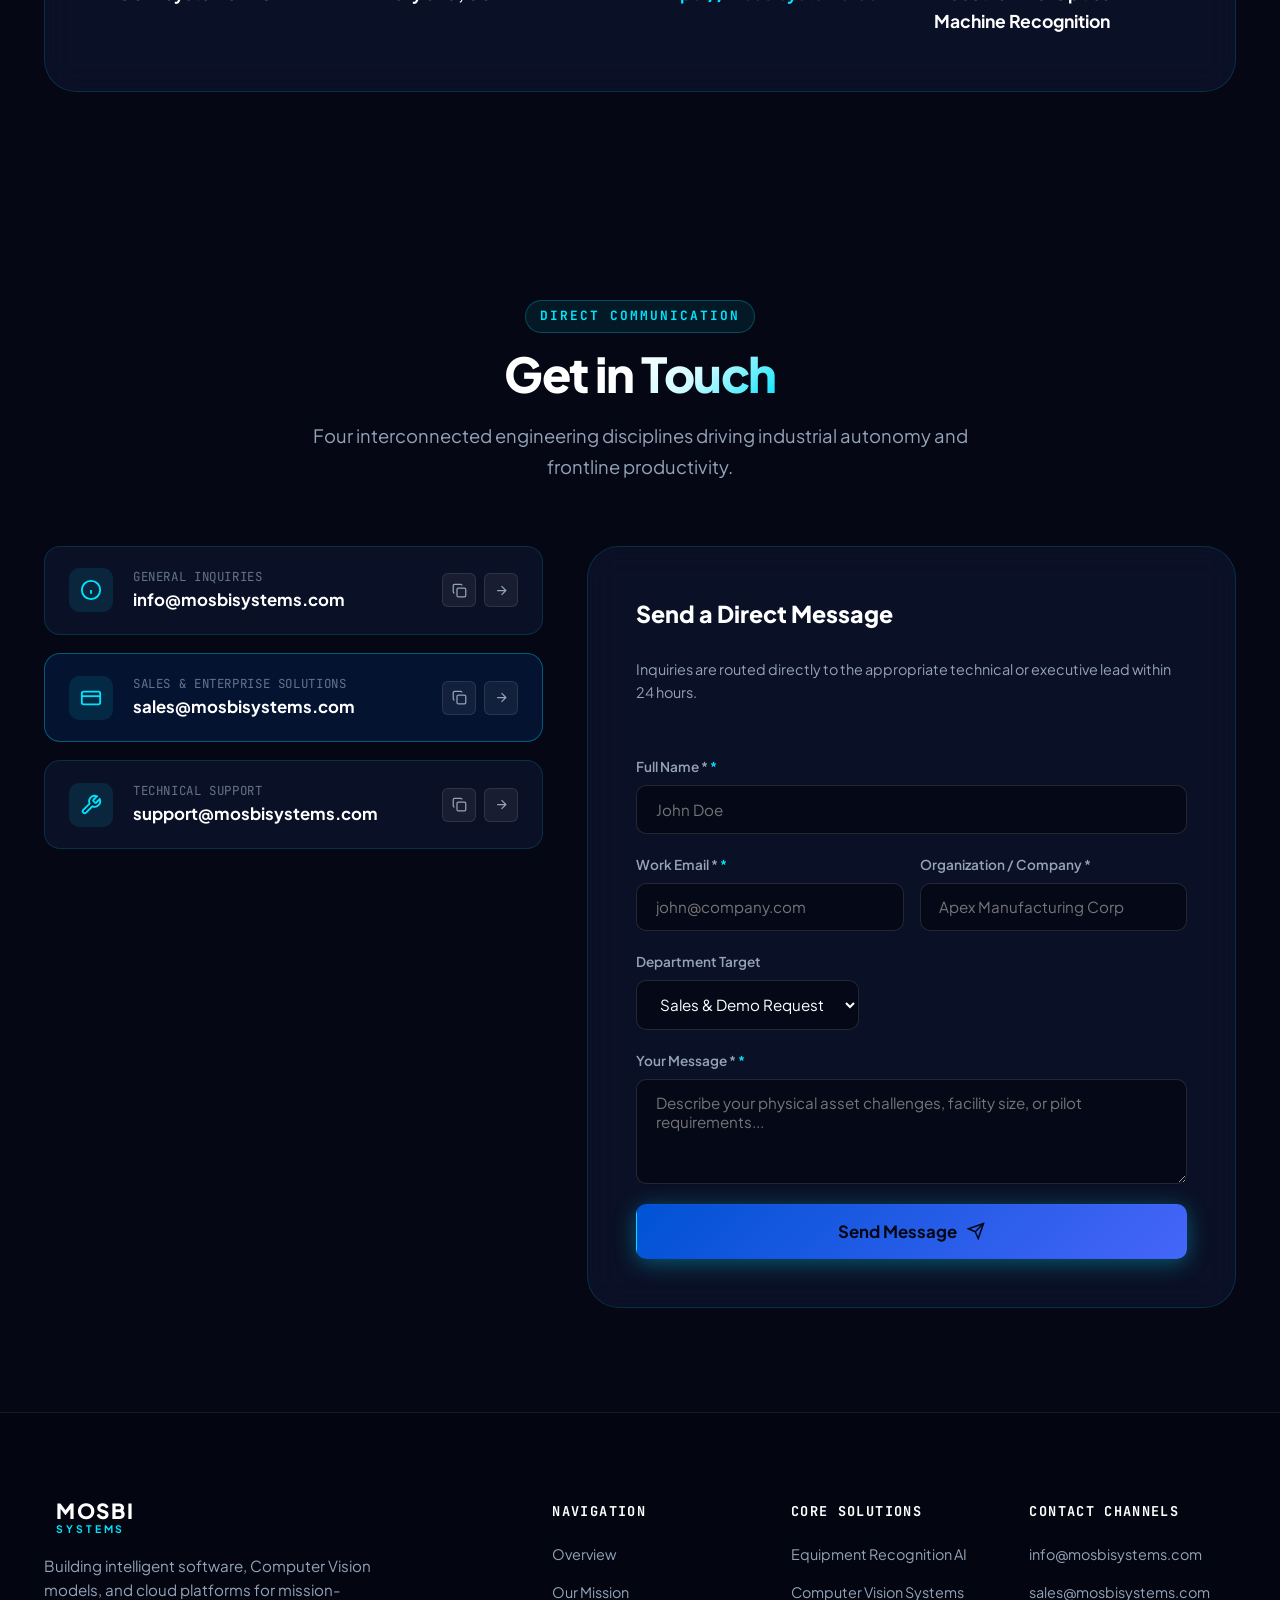
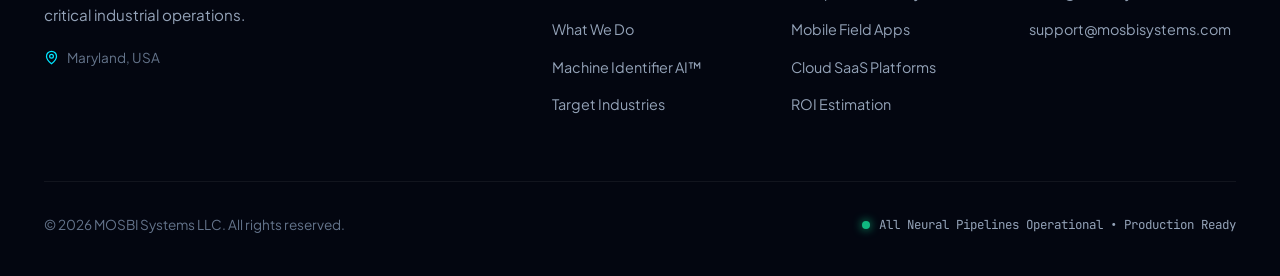
==== commit c3cc0662: "feat: integrate Web3Forms API for silent background contact submissions (v0.7.4)" ====
--- a/index.html
+++ b/index.html
@@ -1206,7 +1206,10 @@
           <!-- Interactive Contact Form -->
           <div class="contact-form-card spotlight-card reveal">
             <div class="bento-glow-spot"></div>
-            <form id="contactForm" class="contact-form-inner" novalidate>
+            <form id="contactForm" class="contact-form-inner" action="https://api.web3forms.com/submit" method="POST" novalidate>
+              <input type="hidden" name="access_key" value="a1ecd886-99f5-4eec-8044-e6a04d3f6553">
+              <input type="hidden" name="from_name" value="MOSBI Systems Web Portal">
+              <input type="checkbox" name="botcheck" class="hidden" style="display: none;">
               <h3 class="form-title" data-i18n="contact.form_title">Send a Direct Message</h3>
               <p class="form-desc" data-i18n="contact.form_desc">Inquiries are routed directly to the appropriate technical or executive lead within 24 hours.</p>
 
@@ -1340,7 +1343,7 @@
 
   <!-- Interactive JavaScript -->
   <script src="assets/js/translations.js"></script>
-  <script src="assets/js/main.js?v=6"></script>
+  <script src="assets/js/main.js?v=7"></script>
 </body>
 </html>
 
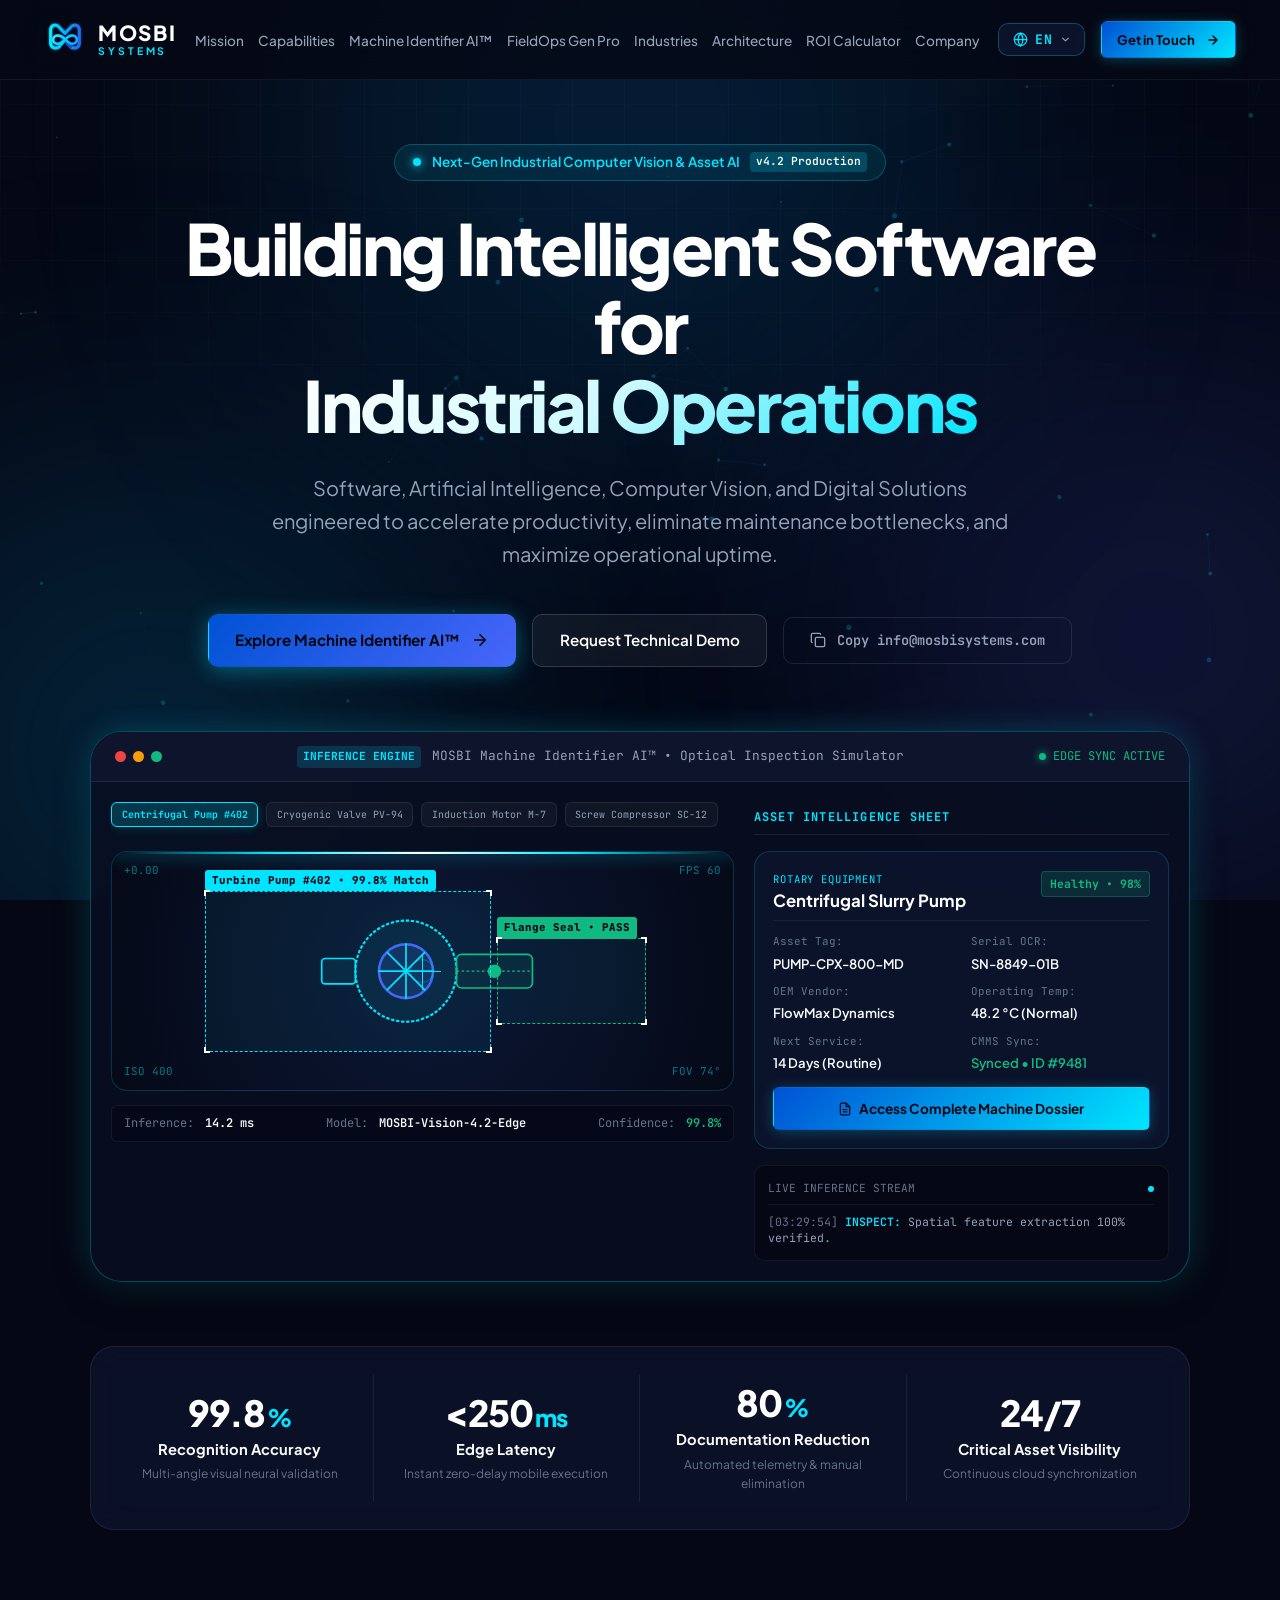
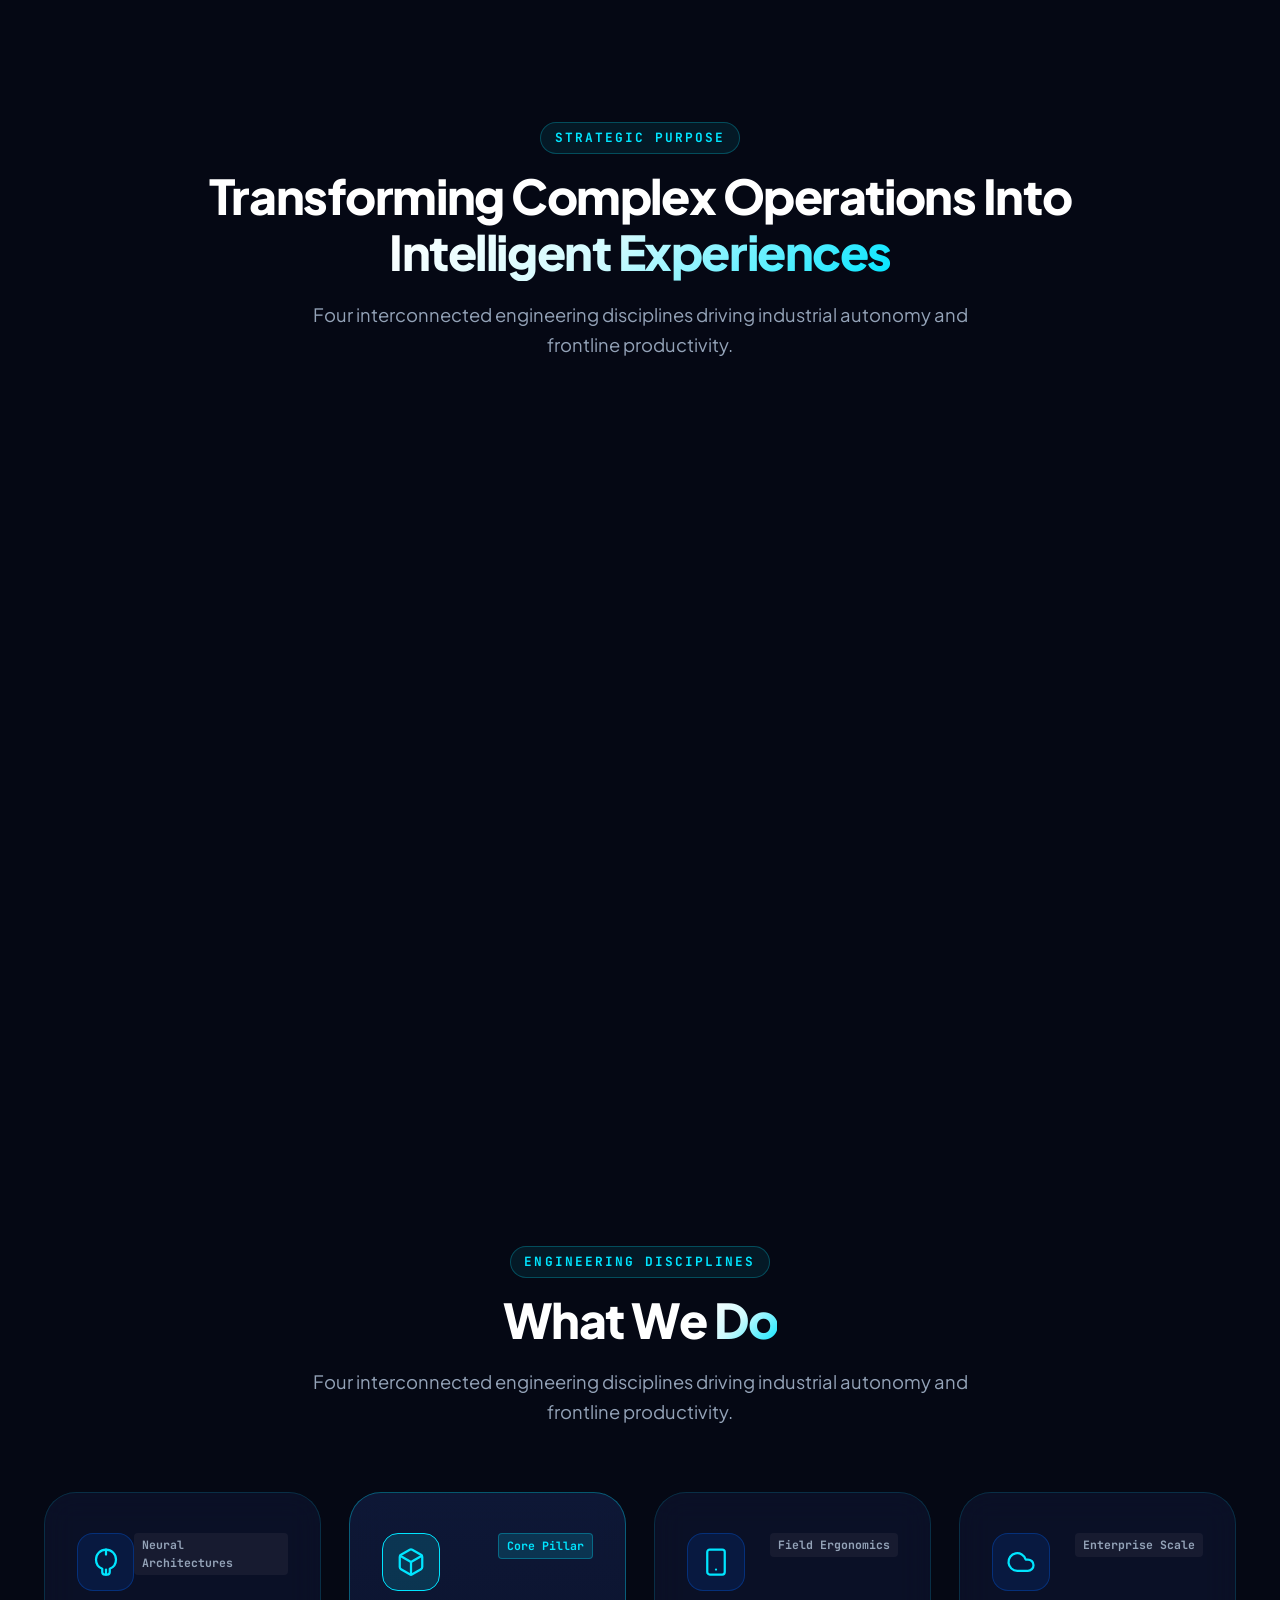
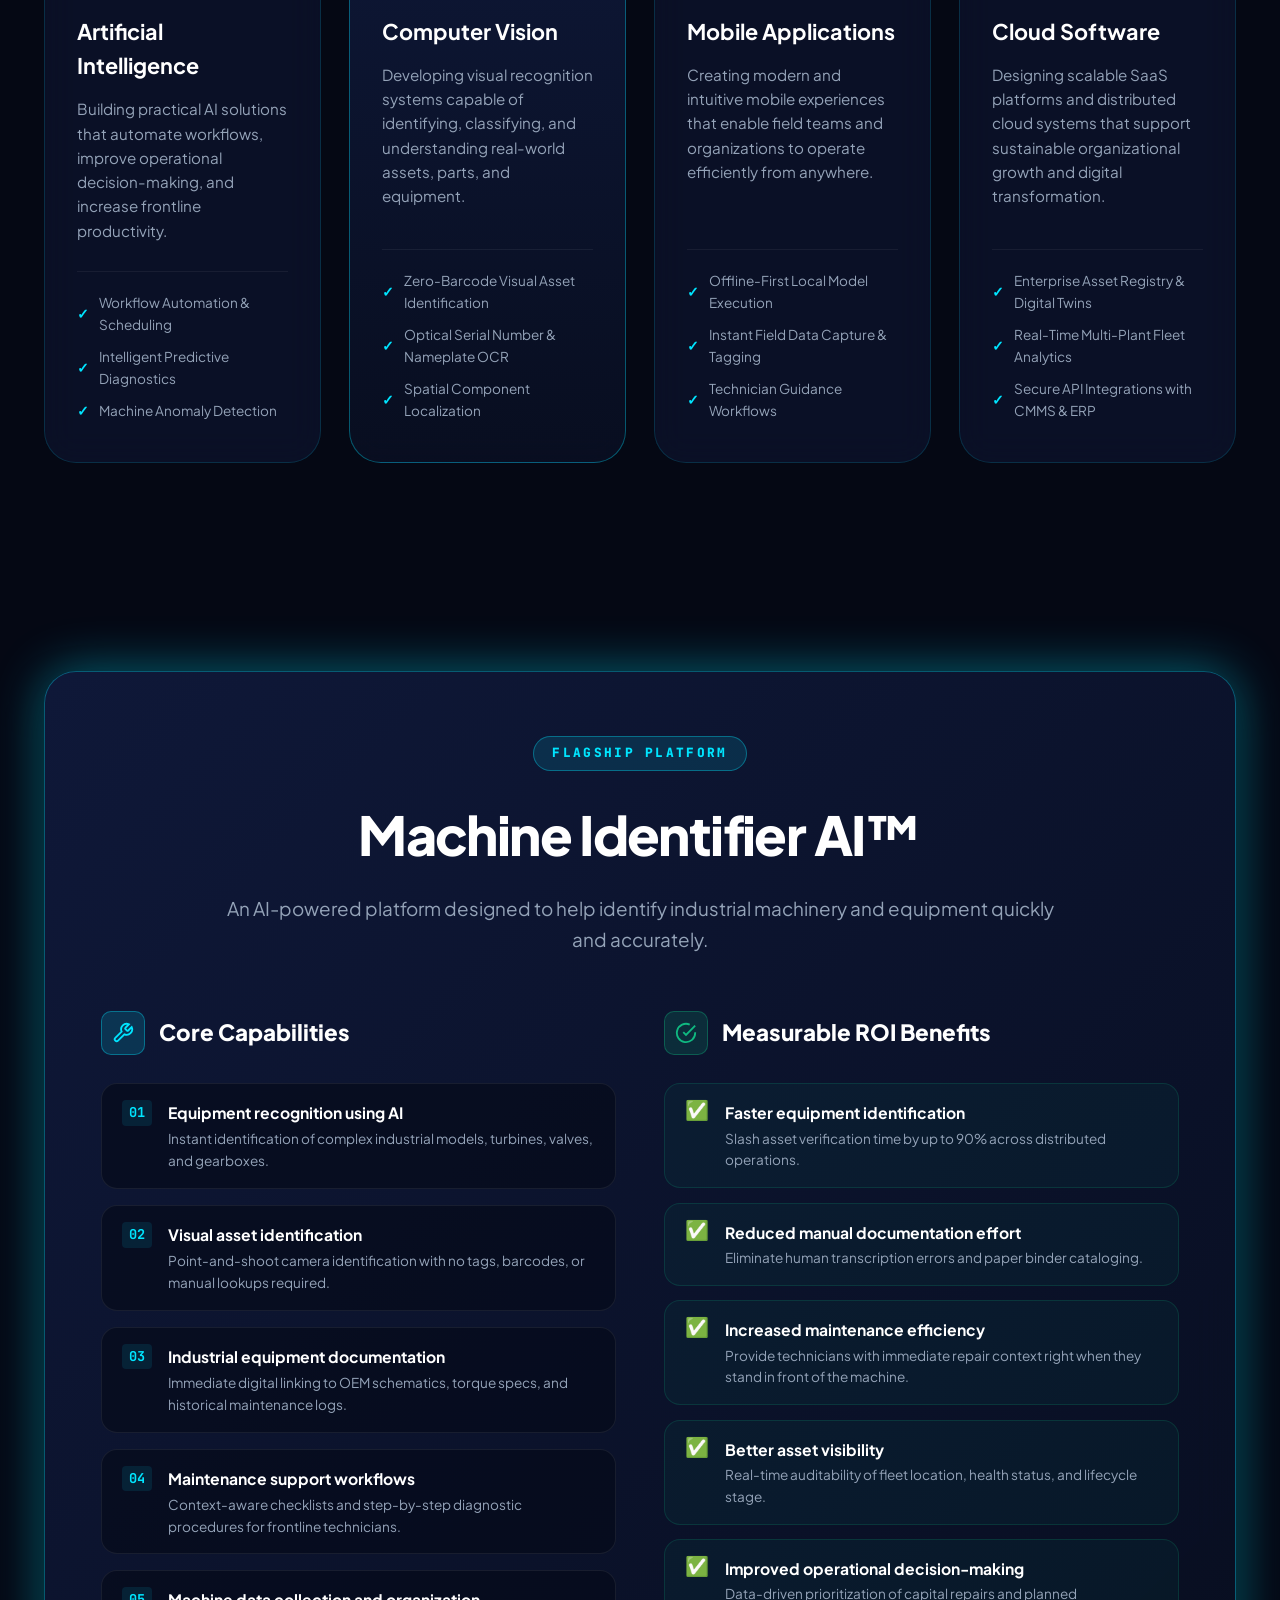
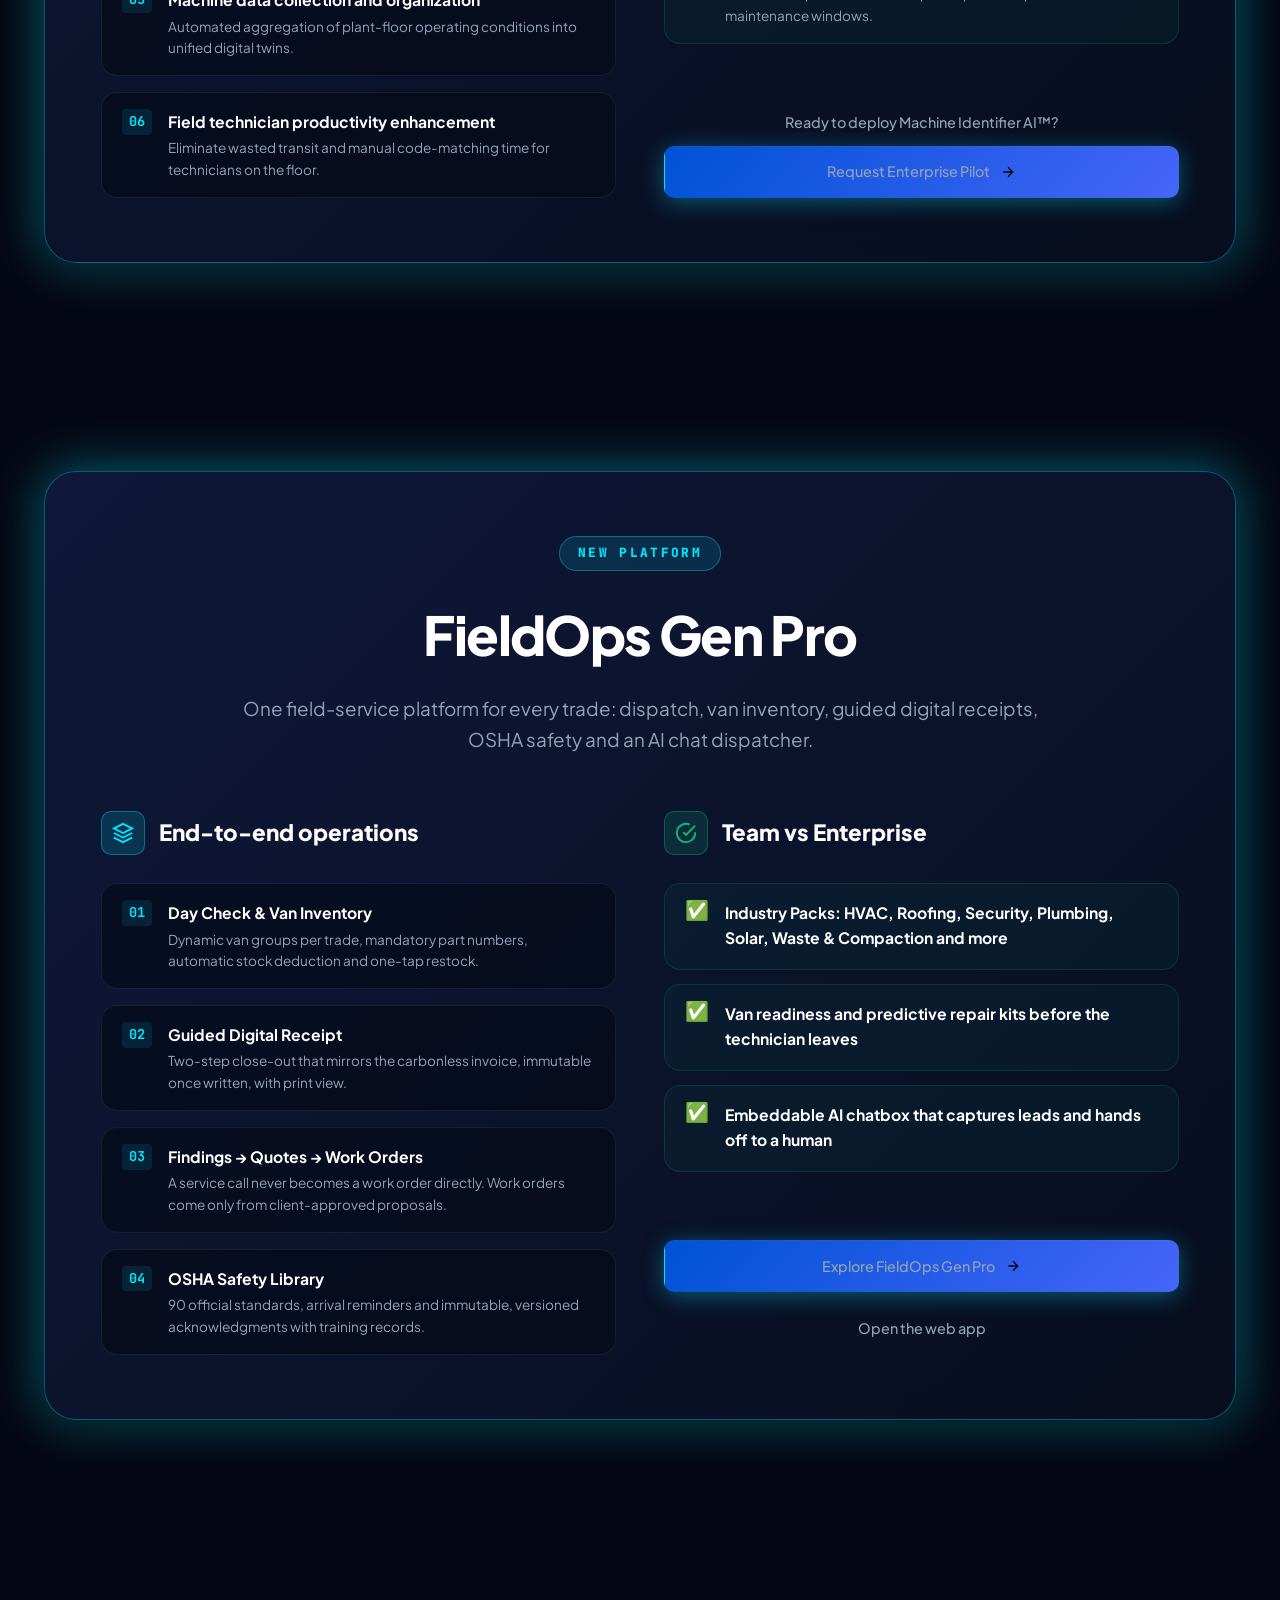
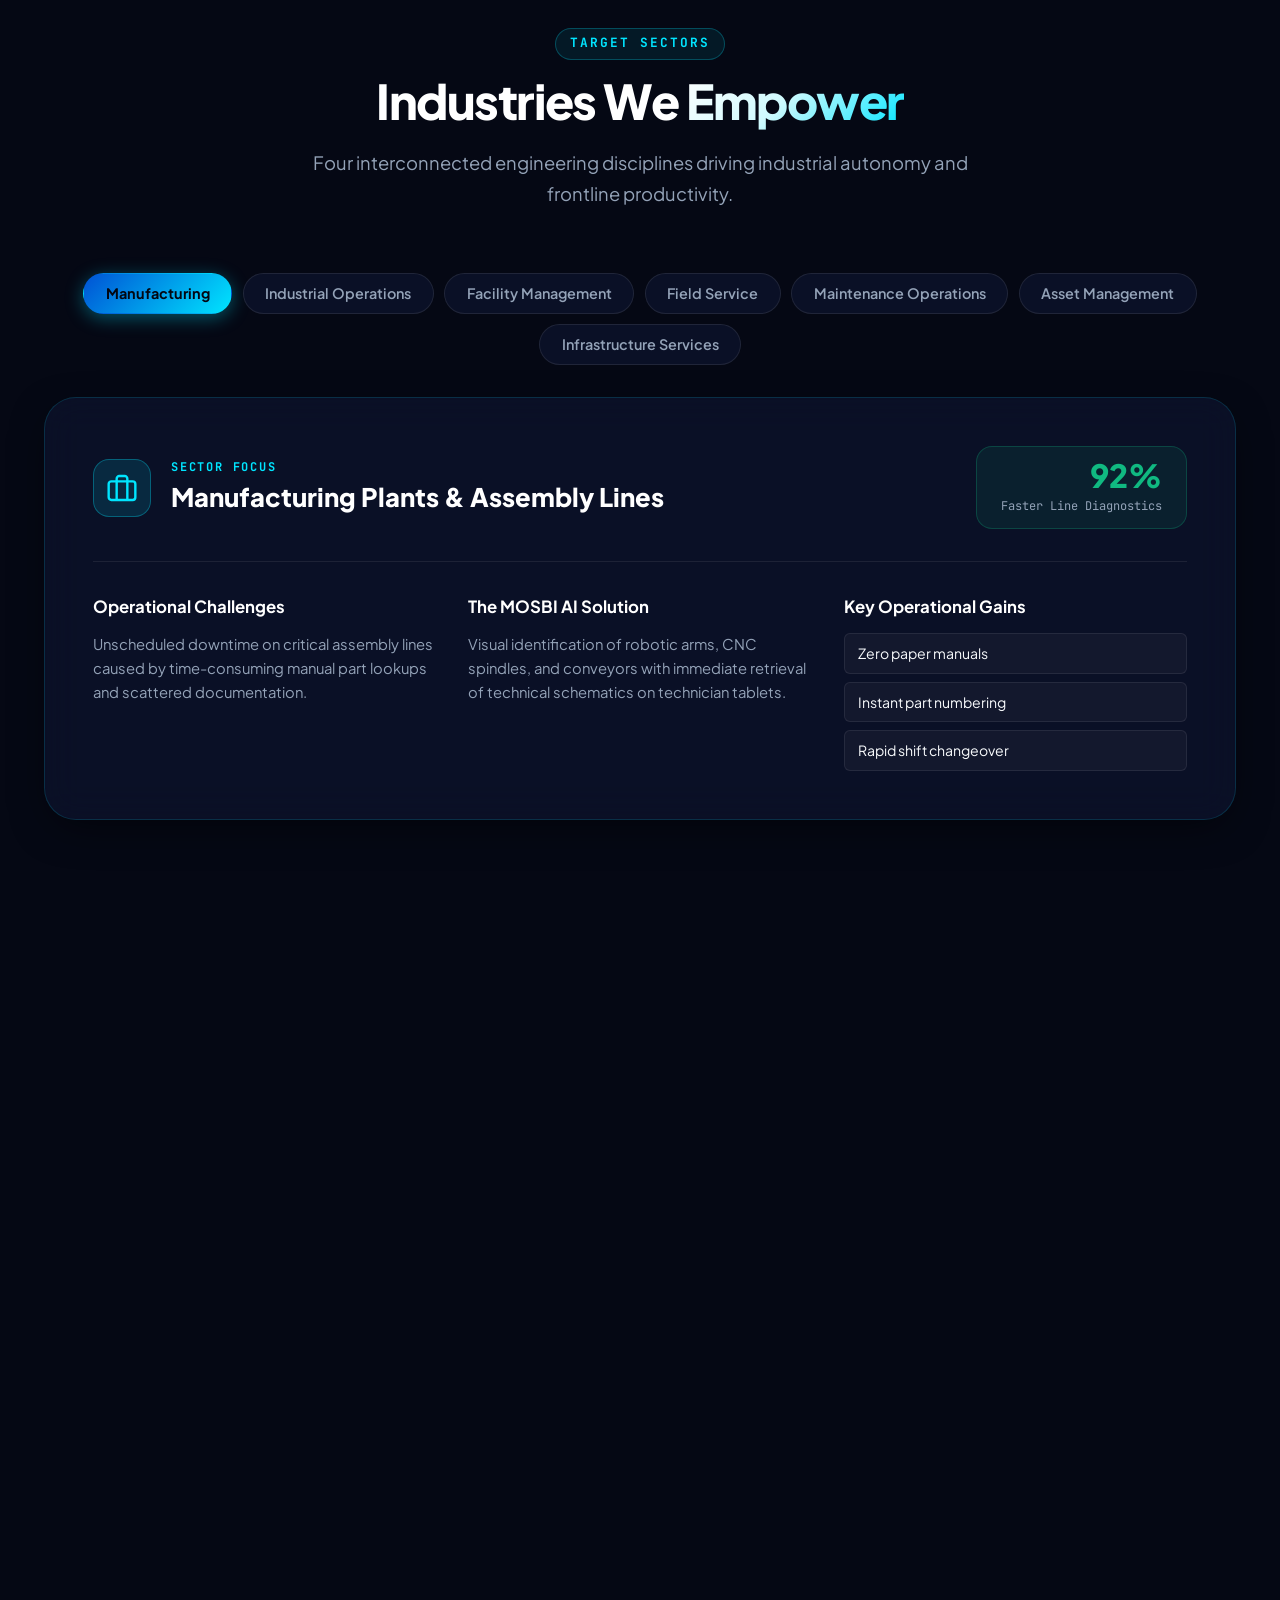
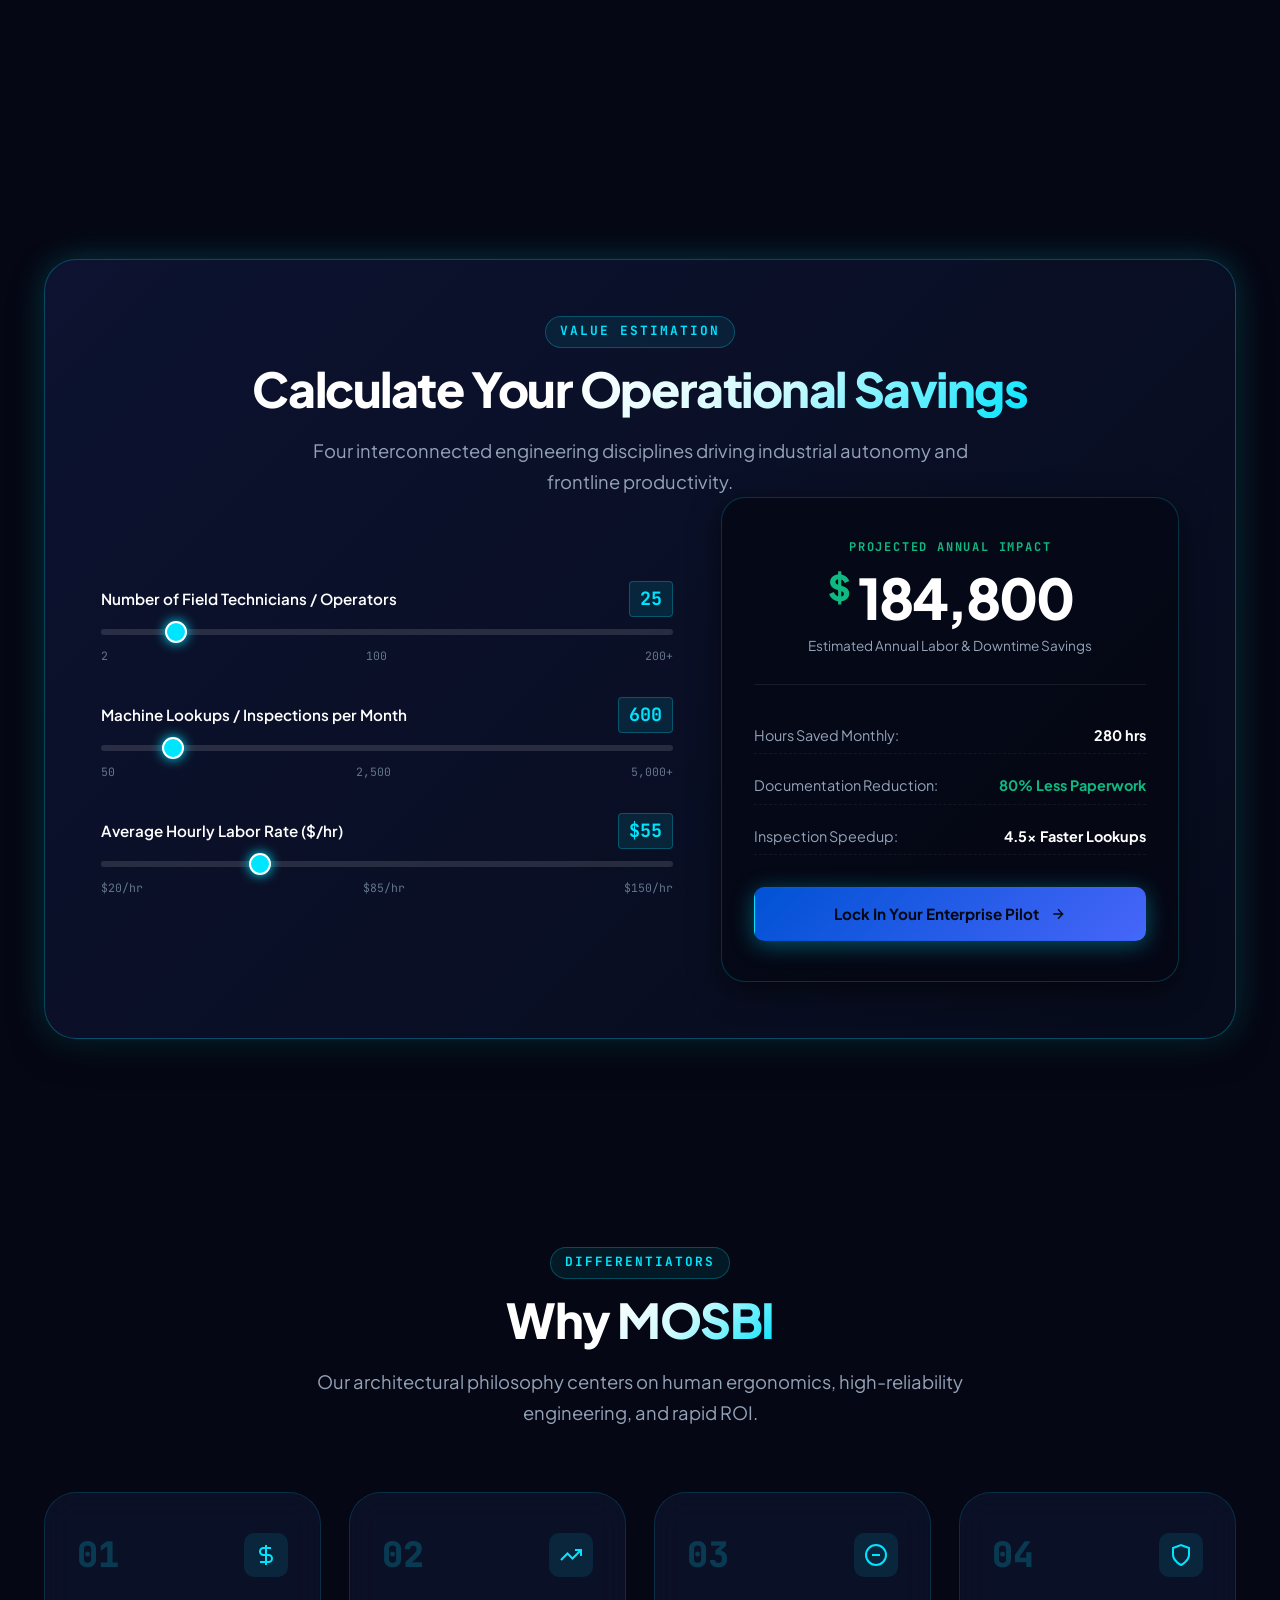
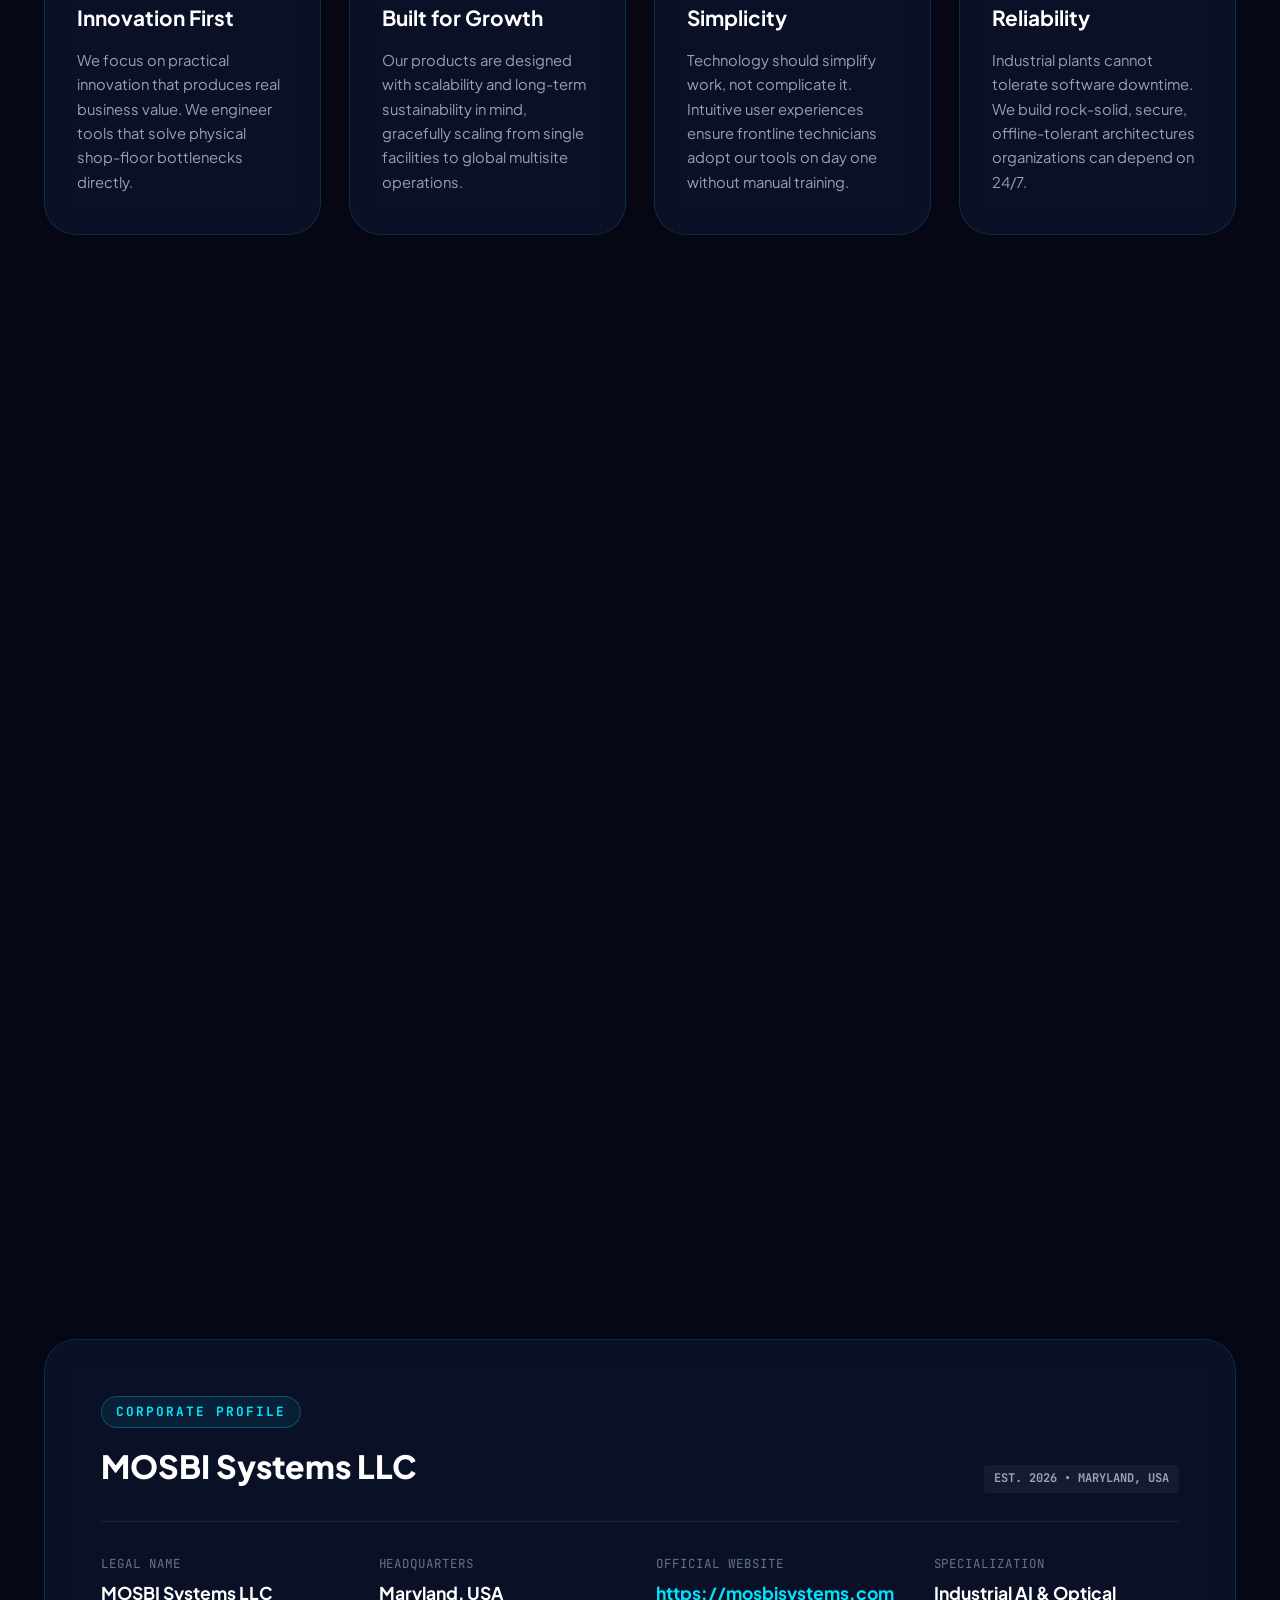
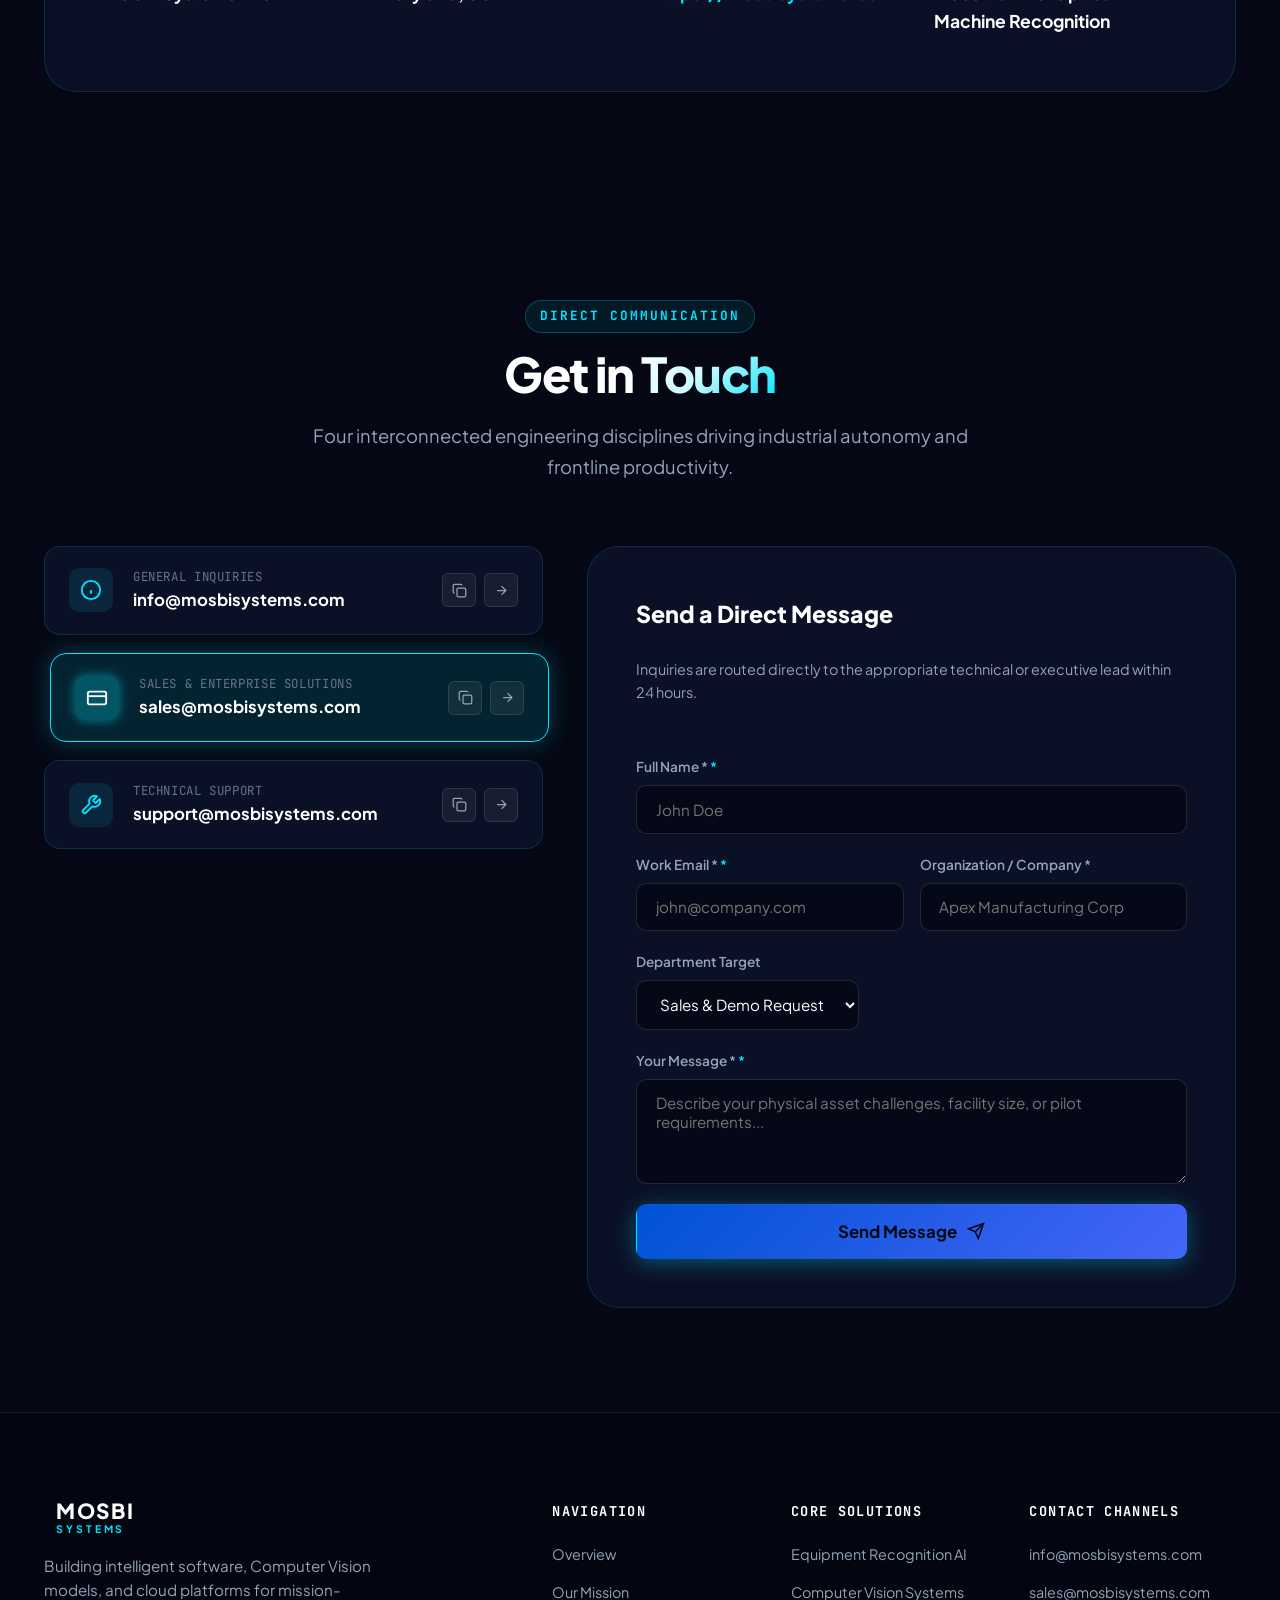
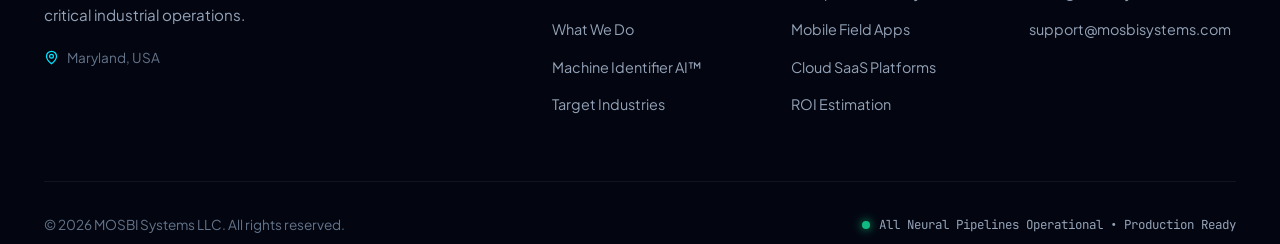
==== commit 580d2d0c: "feat: add interactive channel-to-form routing and copy isolation (v0.7.5)" ====
--- a/index.html
+++ b/index.html
@@ -22,7 +22,7 @@
   <link href="https://fonts.googleapis.com/css2?family=JetBrains+Mono:wght@400;500;600;700&family=Plus+Jakarta+Sans:wght@300;400;500;600;700;800;900&display=swap" rel="stylesheet">
   
   <!-- Stylesheet -->
-  <link rel="stylesheet" href="assets/css/styles.css?v=9">
+  <link rel="stylesheet" href="assets/css/styles.css?v=10">
   <link rel="canonical" href="https://mosbisystems.com/">
 
   <link rel="icon" href="logo.svg" type="image/svg+xml">
@@ -1145,7 +1145,7 @@
           <!-- Channel Cards -->
           <div class="channel-stack reveal">
             <!-- General Inquiries -->
-            <div class="channel-box" data-copy="info@mosbisystems.com">
+            <div class="channel-box" data-department="info@mosbisystems.com" title="Select General Inquiries">
               <div class="ch-icon">
                 <svg width="22" height="22" viewBox="0 0 24 24" fill="none" stroke="currentColor" stroke-width="2"><circle cx="12" cy="12" r="10"/><path d="M12 16v-4"/><path d="M12 8h.01"/></svg>
               </div>
@@ -1154,17 +1154,17 @@
                 <span class="ch-address">info@mosbisystems.com</span>
               </div>
               <div class="ch-action-buttons">
-                <button class="ch-copy-btn" title="Copy email" aria-label="Copy info email">
+                <button type="button" class="ch-copy-btn" data-copy="info@mosbisystems.com" title="Copy email" aria-label="Copy info email">
                   <svg width="15" height="15" viewBox="0 0 24 24" fill="none" stroke="currentColor" stroke-width="2"><rect width="14" height="14" x="8" y="8" rx="2" ry="2"/><path d="M4 16c-1.1 0-2-.9-2-2V4c0-1.1.9-2 2-2h10c1.1 0 2 .9 2 2"/></svg>
                 </button>
-                <a href="mailto:info@mosbisystems.com" class="ch-send-btn" title="Compose mail" aria-label="Send email to info">
+                <button type="button" class="ch-send-btn" data-target-dept="info@mosbisystems.com" title="Route form to General Inquiries" aria-label="Select info in form">
                   <svg width="15" height="15" viewBox="0 0 24 24" fill="none" stroke="currentColor" stroke-width="2"><path d="M5 12h14M12 5l7 7-7 7"/></svg>
-                </a>
+                </button>
               </div>
             </div>
 
             <!-- Sales -->
-            <div class="channel-box channel-highlight" data-copy="sales@mosbisystems.com">
+            <div class="channel-box channel-highlight" data-department="sales@mosbisystems.com" title="Select Sales & Enterprise Solutions">
               <div class="ch-icon icon-cyan">
                 <svg width="22" height="22" viewBox="0 0 24 24" fill="none" stroke="currentColor" stroke-width="2"><rect x="2" y="5" width="20" height="14" rx="2"/><line x1="2" y1="10" x2="22" y2="10"/></svg>
               </div>
@@ -1173,17 +1173,17 @@
                 <span class="ch-address">sales@mosbisystems.com</span>
               </div>
               <div class="ch-action-buttons">
-                <button class="ch-copy-btn" title="Copy email" aria-label="Copy sales email">
+                <button type="button" class="ch-copy-btn" data-copy="sales@mosbisystems.com" title="Copy email" aria-label="Copy sales email">
                   <svg width="15" height="15" viewBox="0 0 24 24" fill="none" stroke="currentColor" stroke-width="2"><rect width="14" height="14" x="8" y="8" rx="2" ry="2"/><path d="M4 16c-1.1 0-2-.9-2-2V4c0-1.1.9-2 2-2h10c1.1 0 2 .9 2 2"/></svg>
                 </button>
-                <a href="mailto:sales@mosbisystems.com" class="ch-send-btn" title="Compose mail" aria-label="Send email to sales">
+                <button type="button" class="ch-send-btn" data-target-dept="sales@mosbisystems.com" title="Route form to Sales & Enterprise Solutions" aria-label="Select sales in form">
                   <svg width="15" height="15" viewBox="0 0 24 24" fill="none" stroke="currentColor" stroke-width="2"><path d="M5 12h14M12 5l7 7-7 7"/></svg>
-                </a>
+                </button>
               </div>
             </div>
 
             <!-- Support -->
-            <div class="channel-box" data-copy="support@mosbisystems.com">
+            <div class="channel-box" data-department="support@mosbisystems.com" title="Select Technical Support">
               <div class="ch-icon">
                 <svg width="22" height="22" viewBox="0 0 24 24" fill="none" stroke="currentColor" stroke-width="2"><path d="M14.7 6.3a1 1 0 0 0 0 1.4l1.6 1.6a1 1 0 0 0 1.4 0l3.77-3.77a6 6 0 0 1-7.94 7.94l-6.91 6.91a2.12 2.12 0 0 1-3-3l6.91-6.91a6 6 0 0 1 7.94-7.94l-3.76 3.76z"/></svg>
               </div>
@@ -1192,12 +1192,12 @@
                 <span class="ch-address">support@mosbisystems.com</span>
               </div>
               <div class="ch-action-buttons">
-                <button class="ch-copy-btn" title="Copy email" aria-label="Copy support email">
+                <button type="button" class="ch-copy-btn" data-copy="support@mosbisystems.com" title="Copy email" aria-label="Copy support email">
                   <svg width="15" height="15" viewBox="0 0 24 24" fill="none" stroke="currentColor" stroke-width="2"><rect width="14" height="14" x="8" y="8" rx="2" ry="2"/><path d="M4 16c-1.1 0-2-.9-2-2V4c0-1.1.9-2 2-2h10c1.1 0 2 .9 2 2"/></svg>
                 </button>
-                <a href="mailto:support@mosbisystems.com" class="ch-send-btn" title="Compose mail" aria-label="Send email to support">
+                <button type="button" class="ch-send-btn" data-target-dept="support@mosbisystems.com" title="Route form to Technical Support" aria-label="Select support in form">
                   <svg width="15" height="15" viewBox="0 0 24 24" fill="none" stroke="currentColor" stroke-width="2"><path d="M5 12h14M12 5l7 7-7 7"/></svg>
-                </a>
+                </button>
               </div>
             </div>
 
@@ -1343,7 +1343,7 @@
 
   <!-- Interactive JavaScript -->
   <script src="assets/js/translations.js"></script>
-  <script src="assets/js/main.js?v=7"></script>
+  <script src="assets/js/main.js?v=8"></script>
 </body>
 </html>
 
--- a/assets/css/styles.css
+++ b/assets/css/styles.css
@@ -2187,12 +2187,27 @@
   border-radius: var(--radius-md);
   padding: 1.25rem 1.5rem;
   transition: all 0.25s var(--ease-smooth);
+  cursor: pointer;
+  user-select: none;
 }
 
 .channel-box:hover {
   background: rgba(18, 28, 64, 0.85);
   border-color: var(--color-cyan);
   transform: translateX(6px);
+}
+
+.channel-box.channel-active {
+  border-color: var(--color-cyan);
+  background: rgba(0, 229, 255, 0.12);
+  box-shadow: 0 0 24px rgba(0, 229, 255, 0.25);
+  transform: translateX(6px);
+}
+
+.channel-box.channel-active .ch-icon {
+  background: rgba(0, 229, 255, 0.25);
+  color: #ffffff;
+  box-shadow: 0 0 12px rgba(0, 229, 255, 0.5);
 }
 
 .channel-highlight {
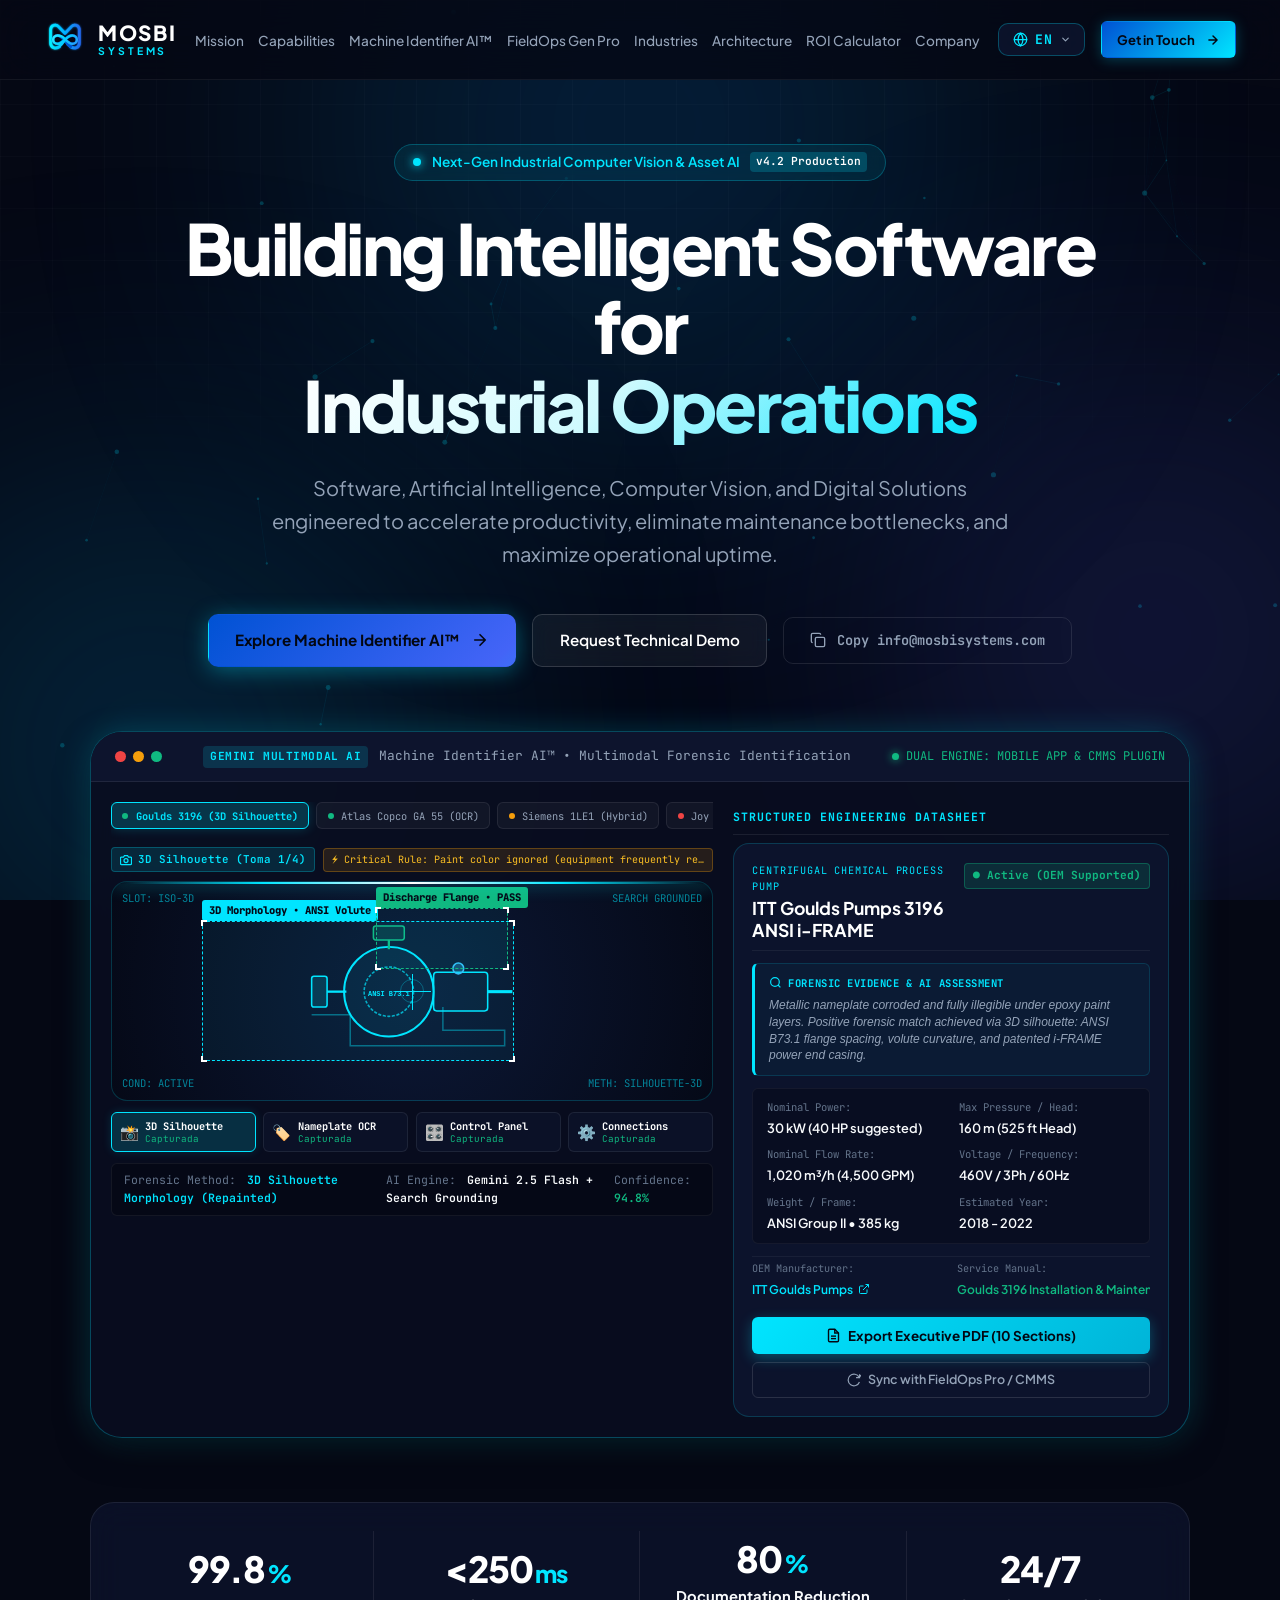
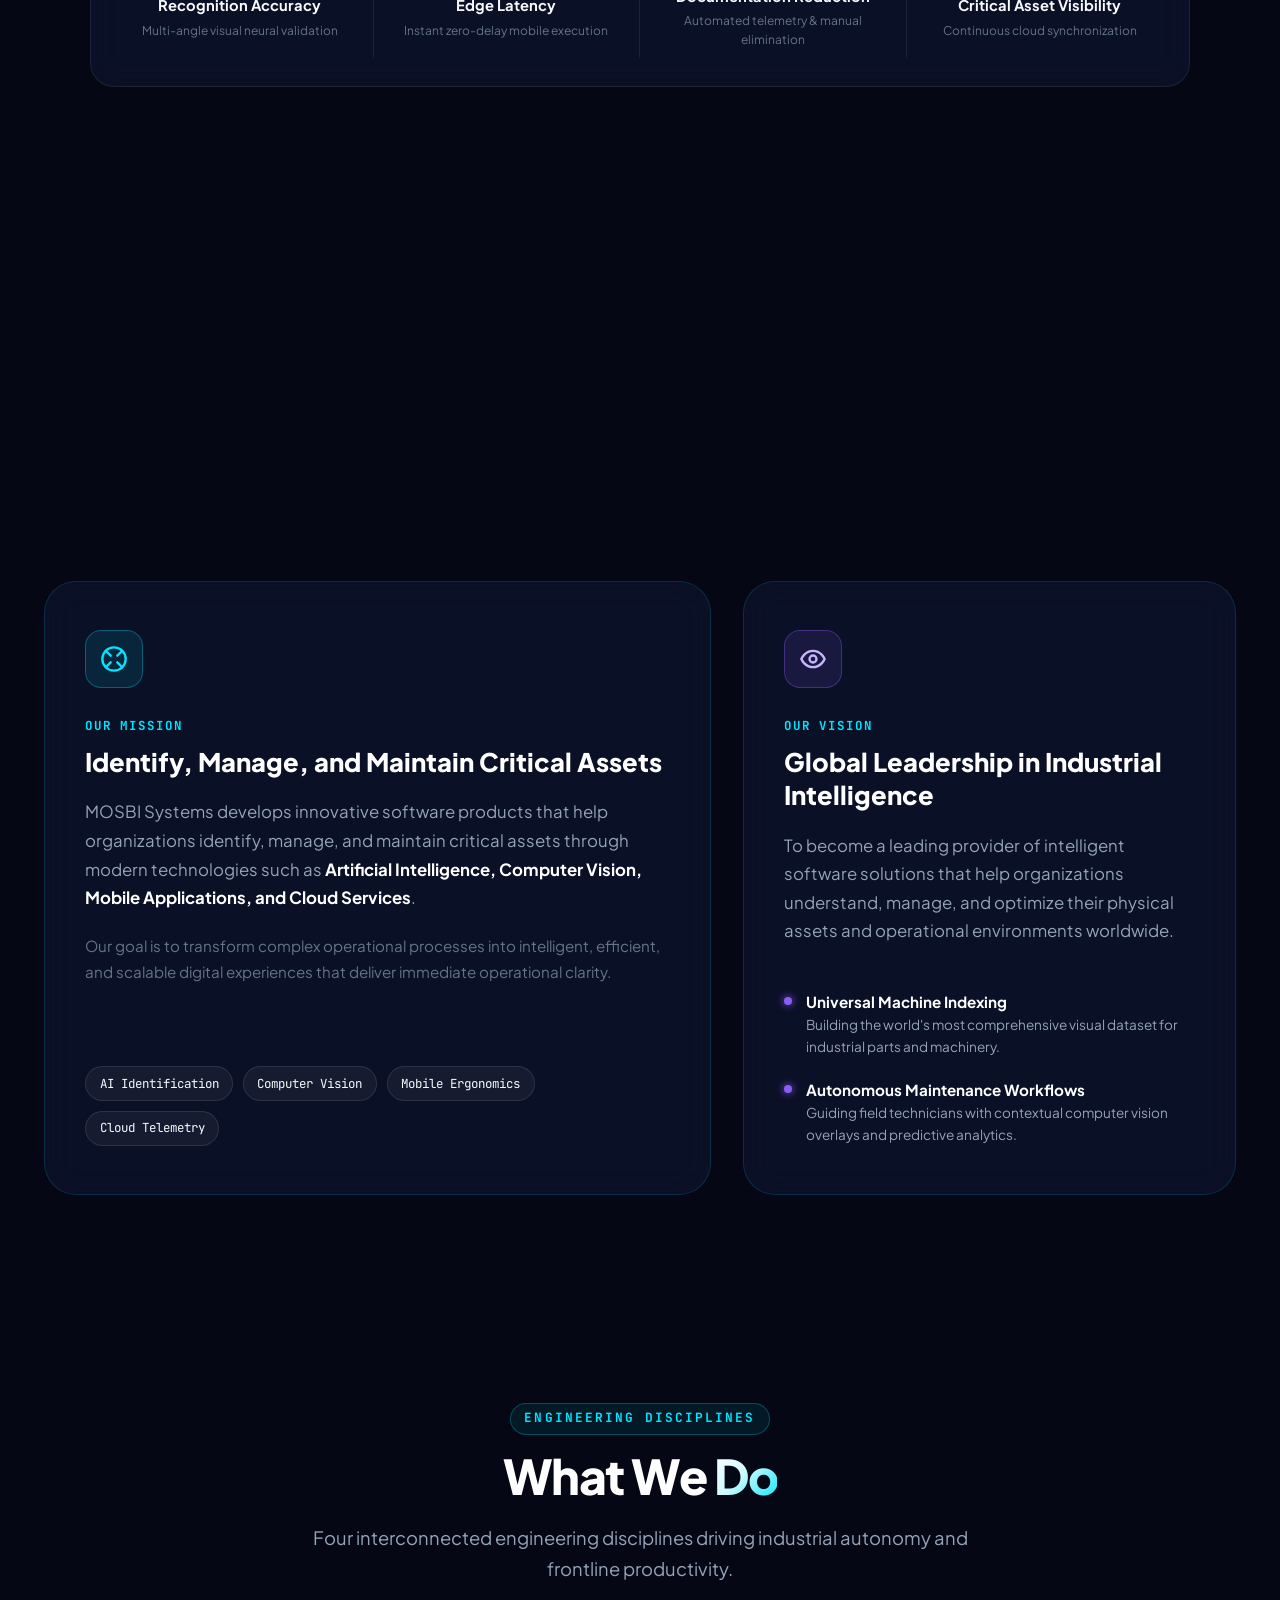
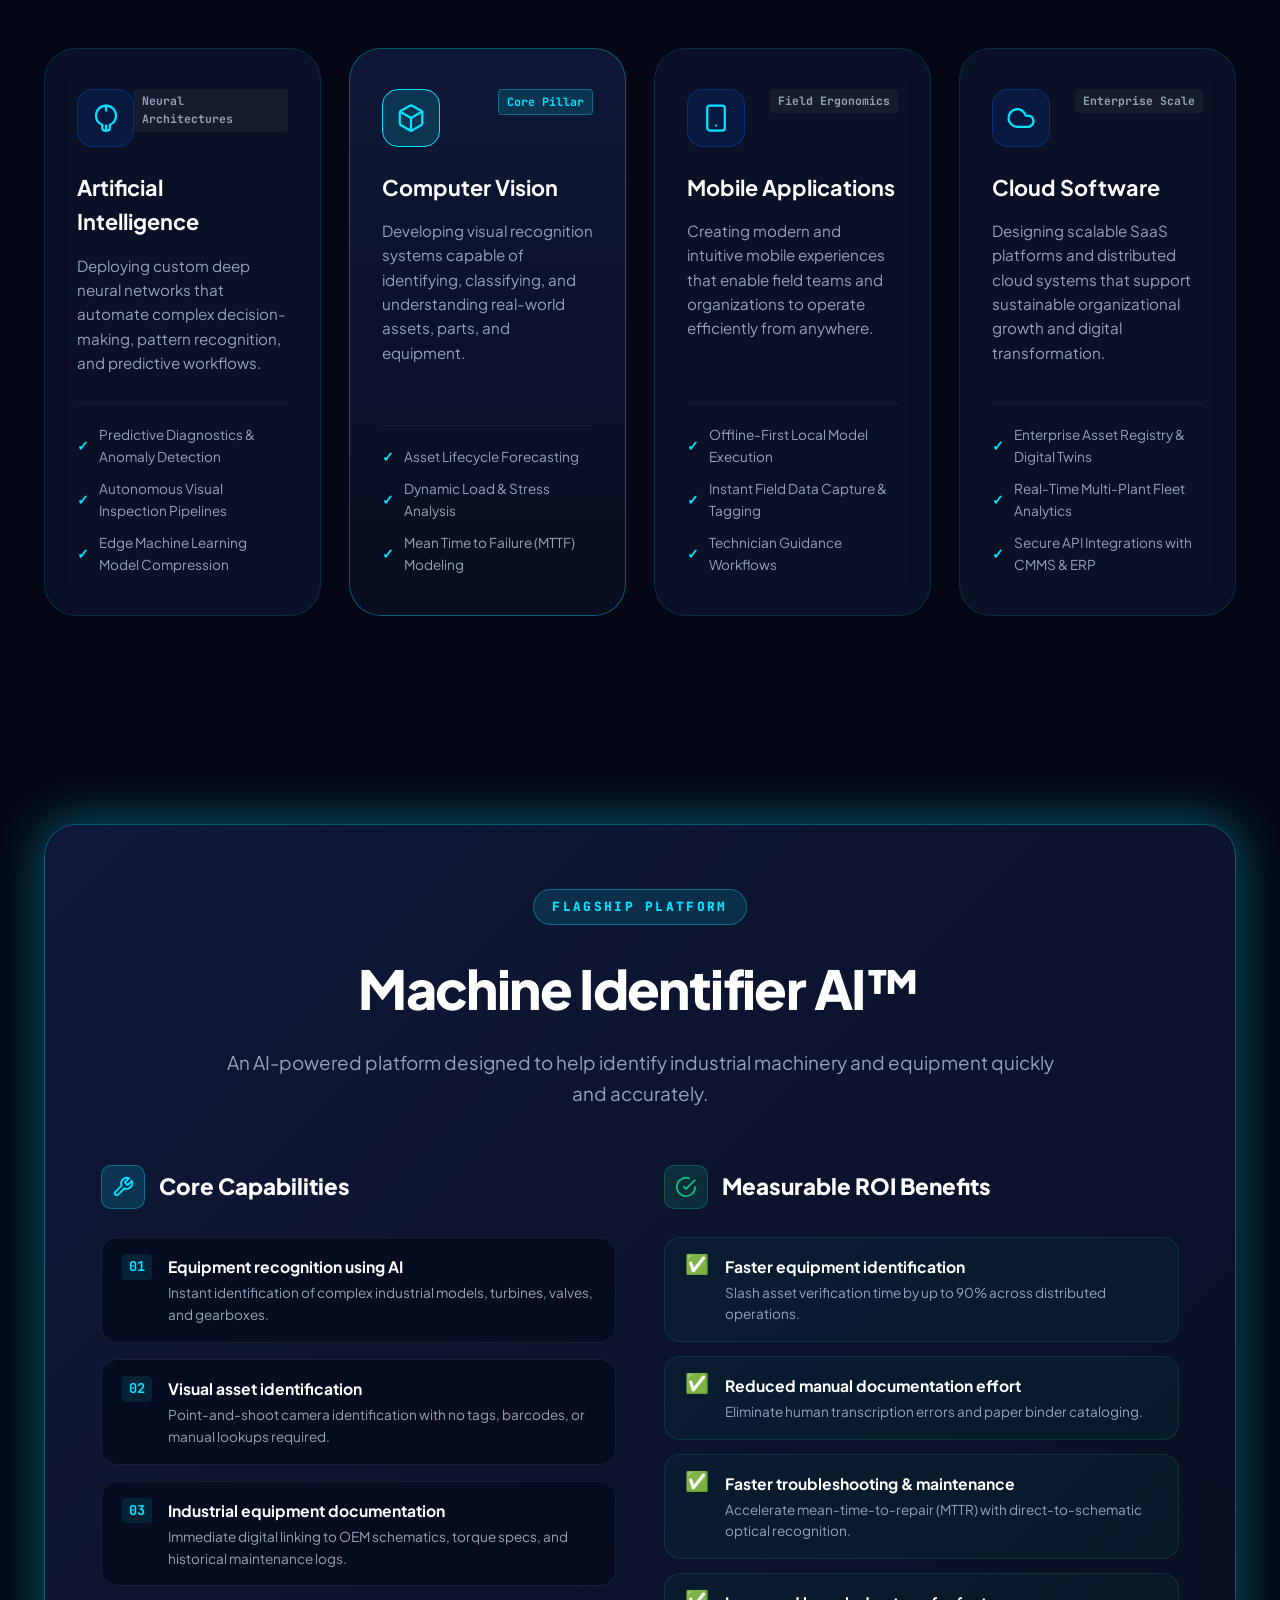
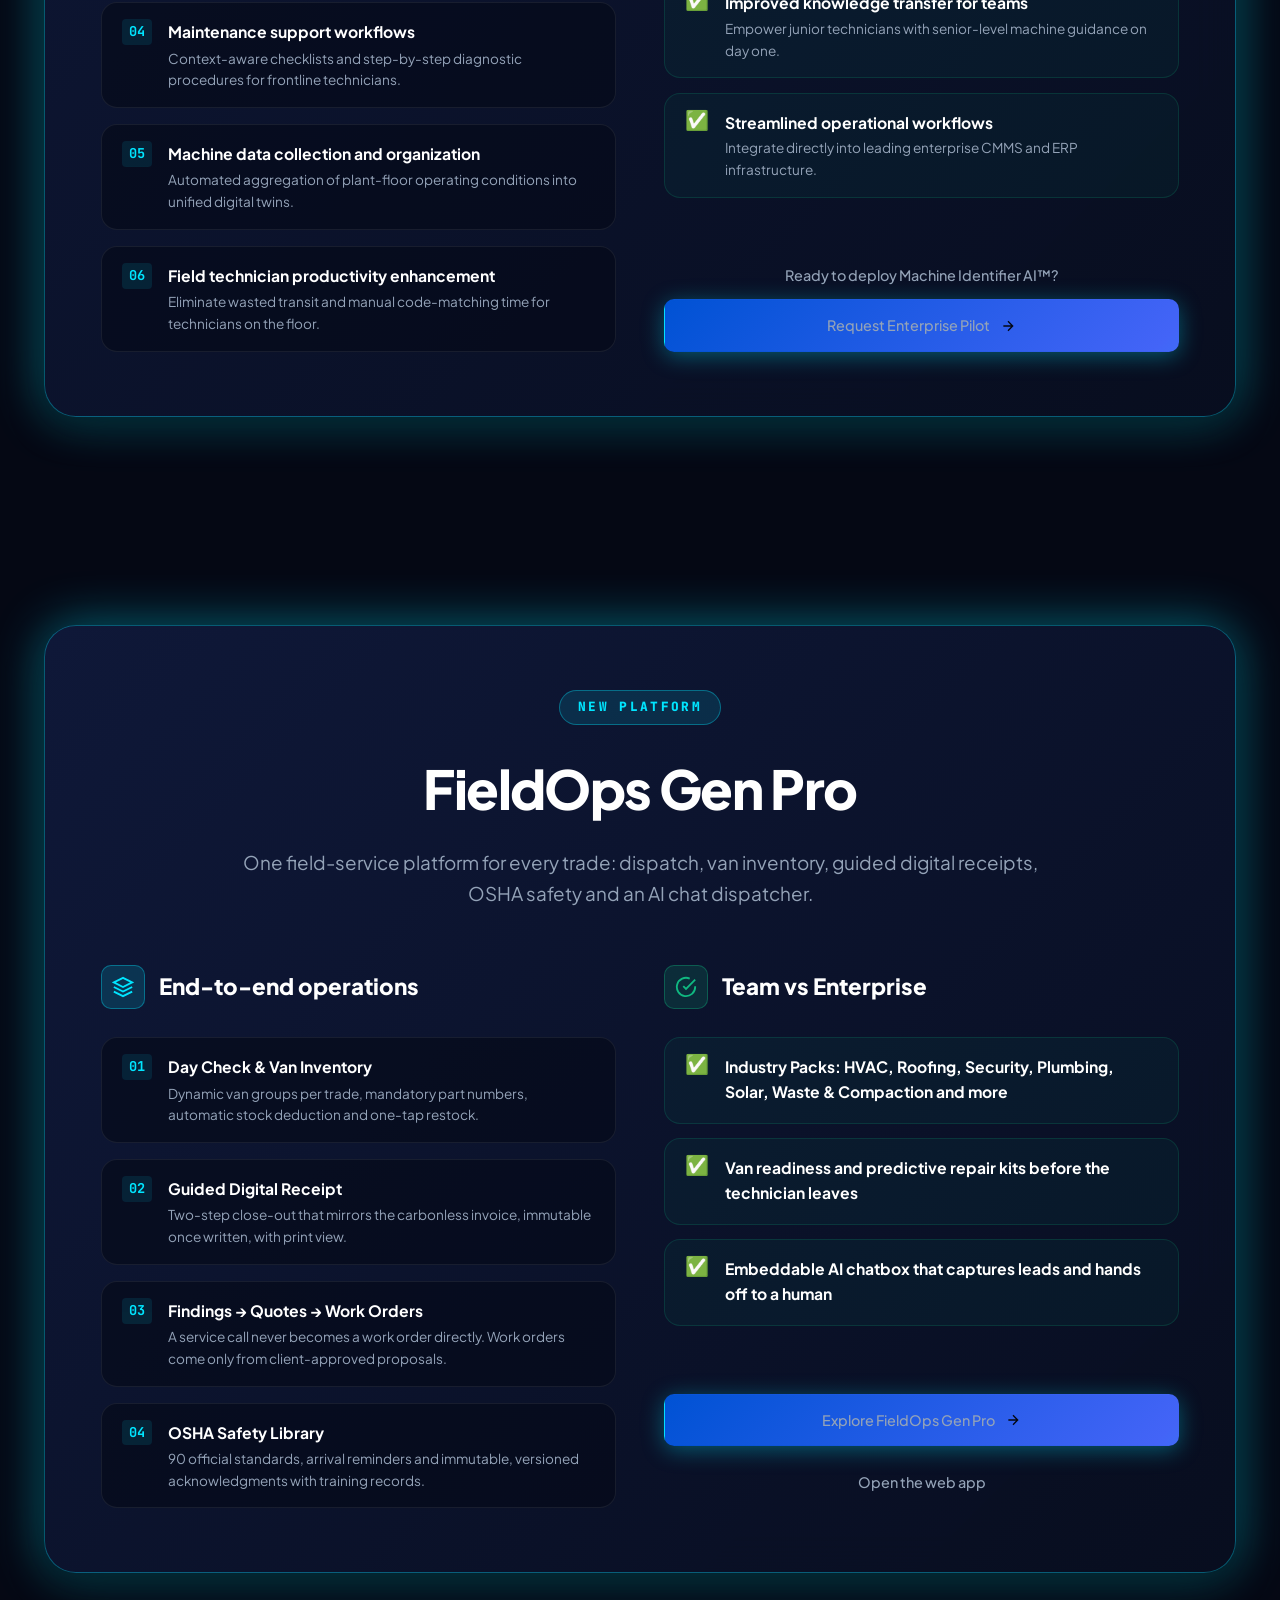
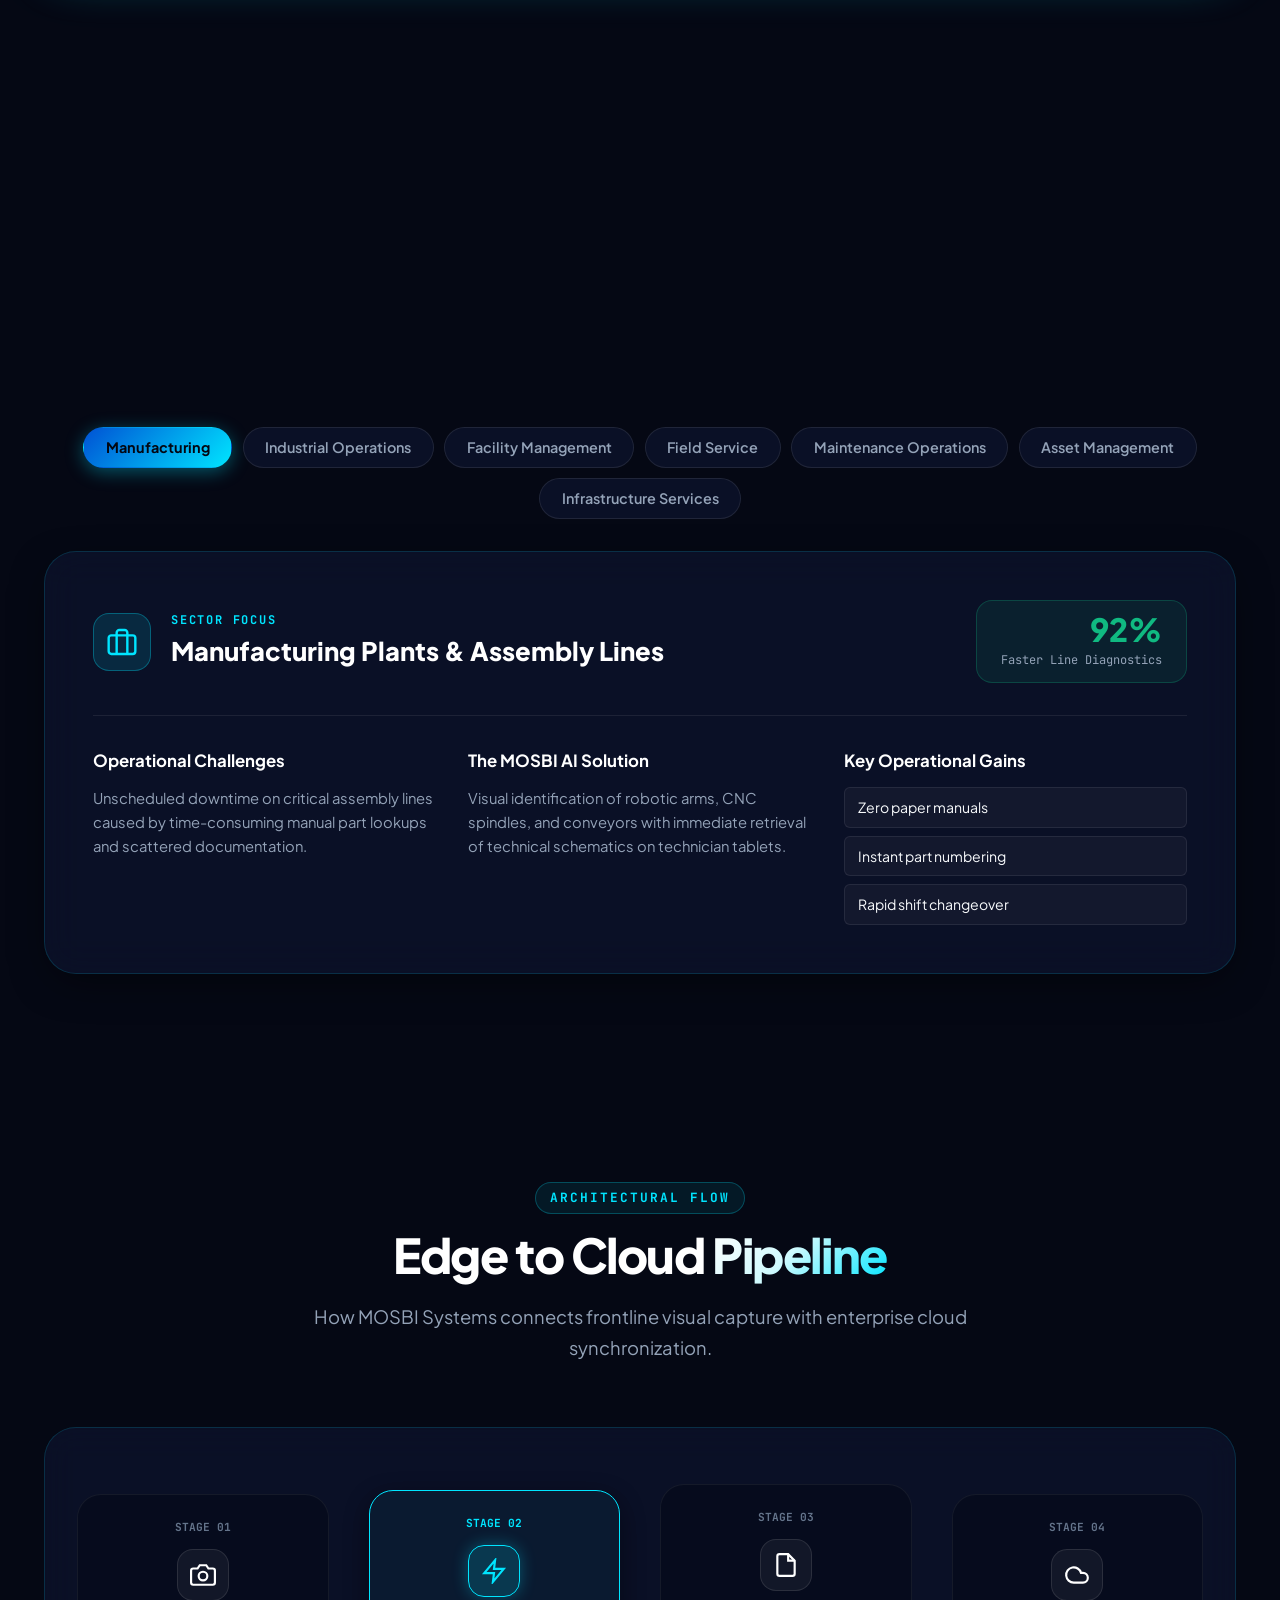
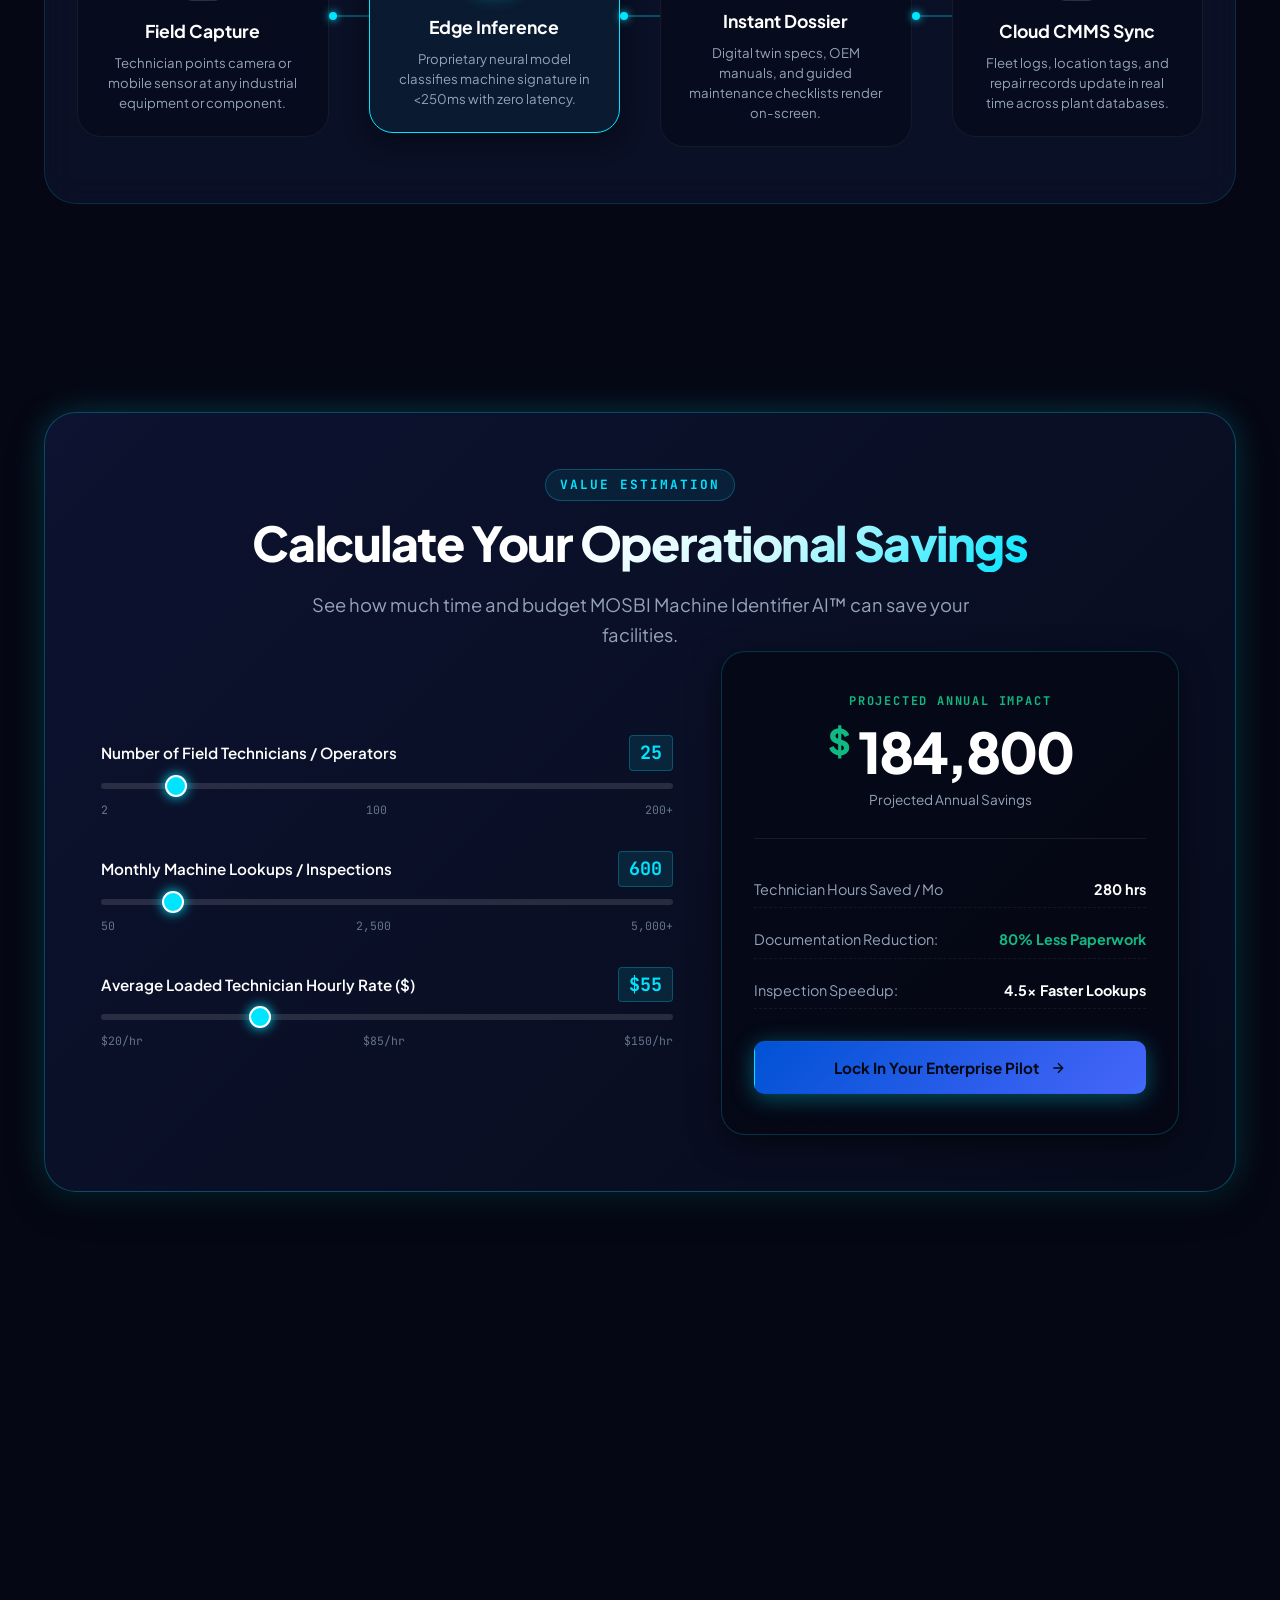
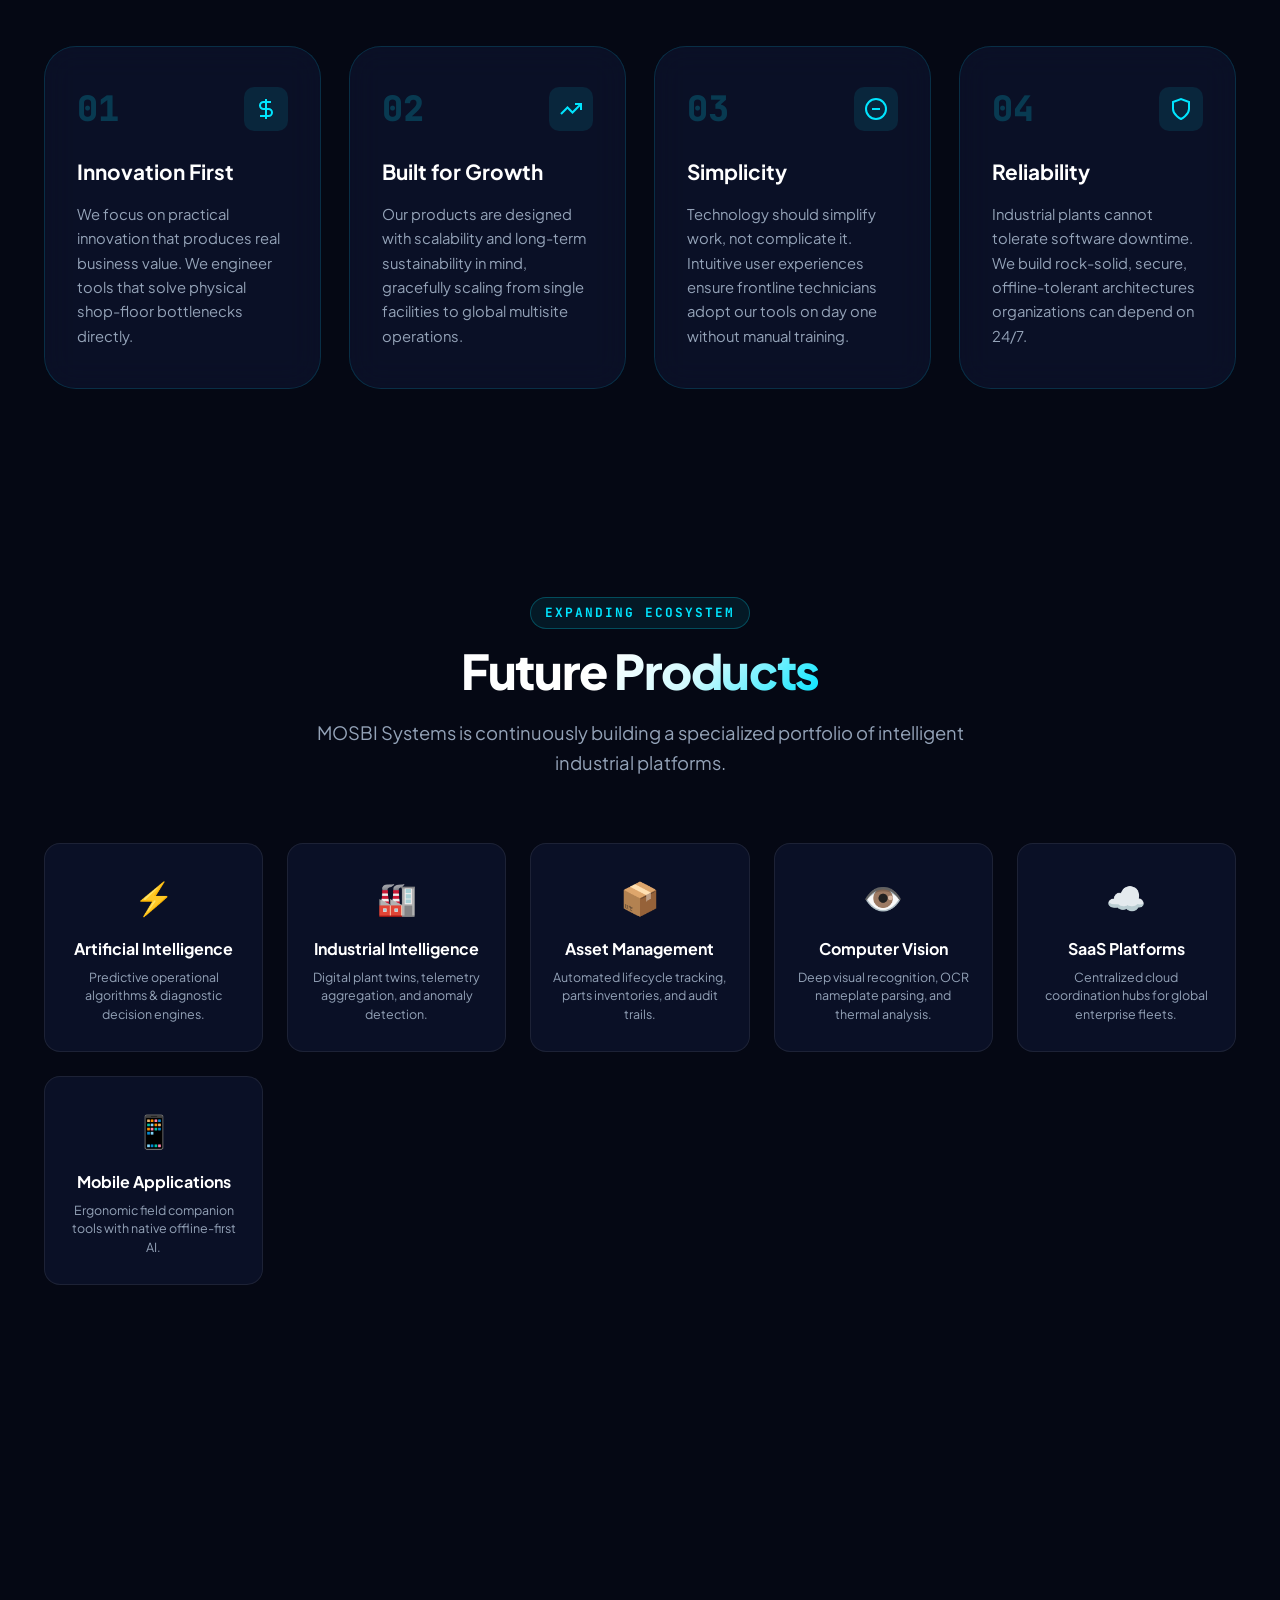
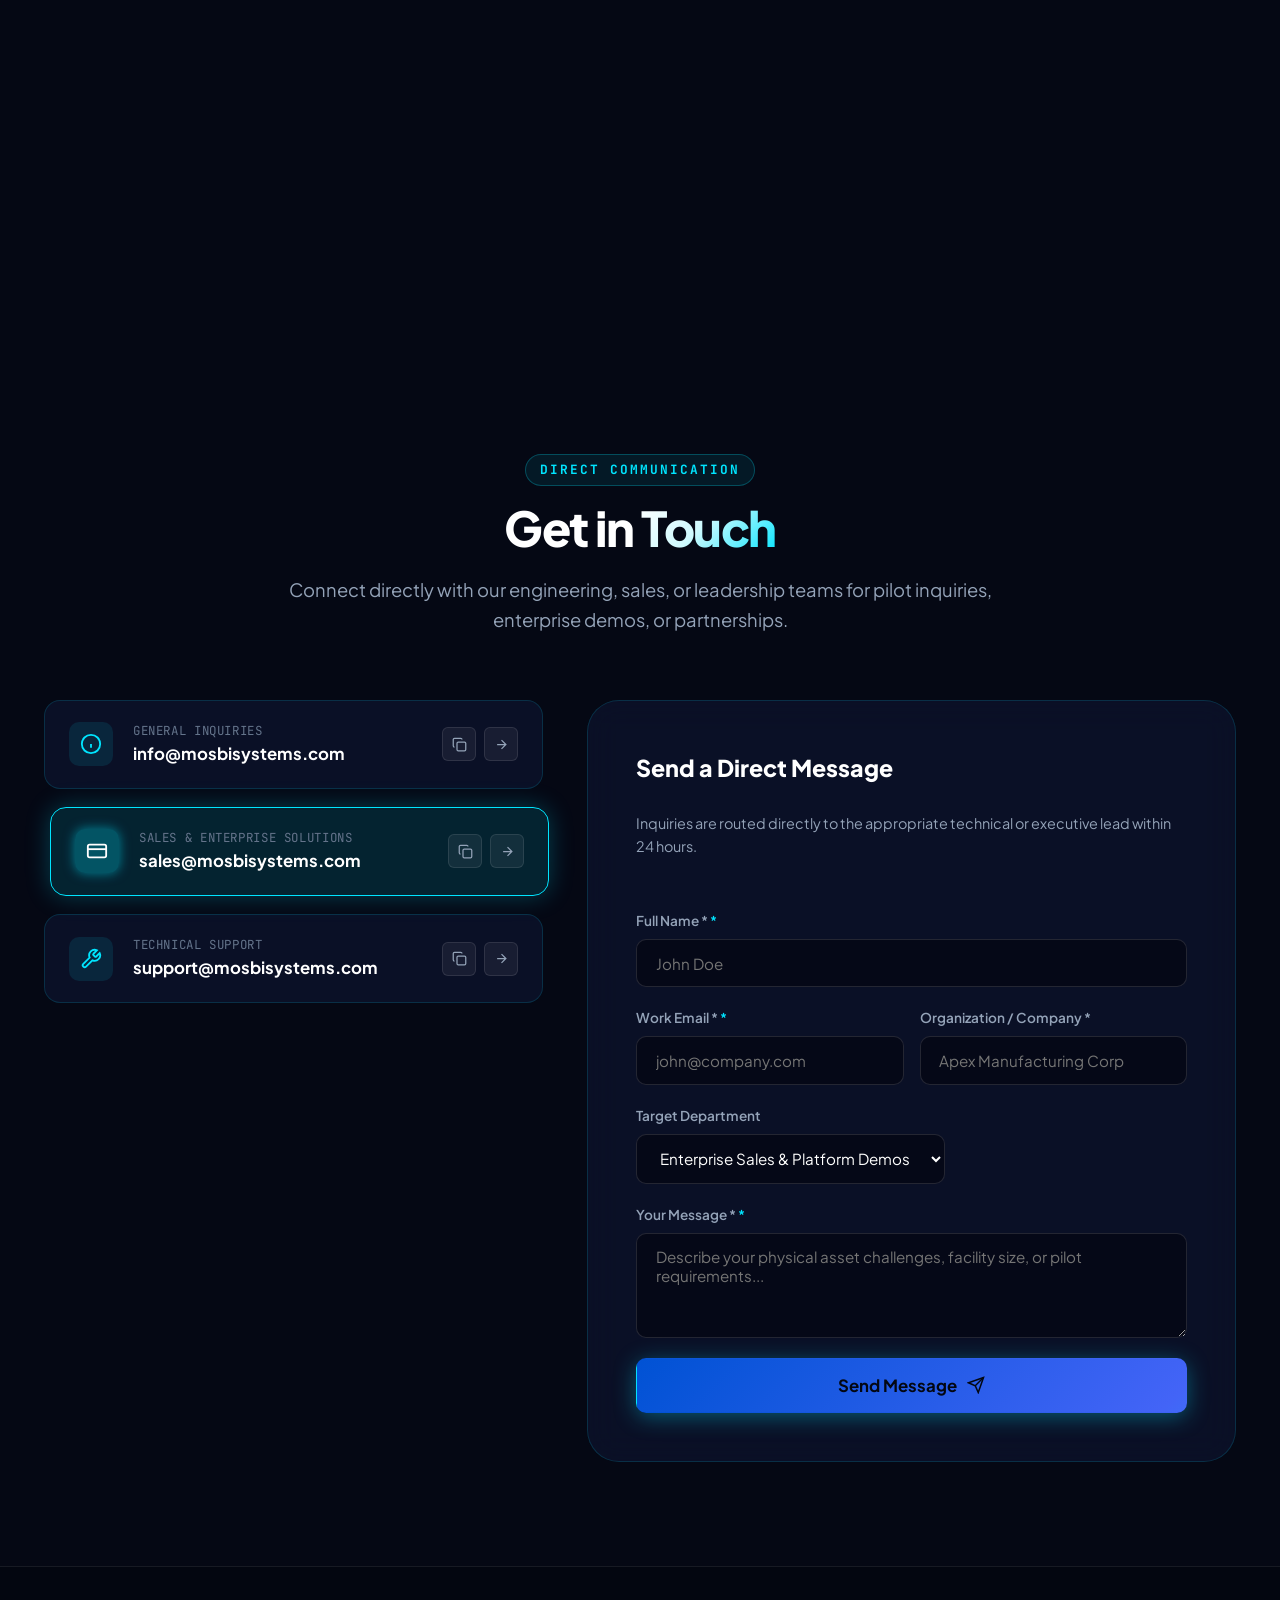
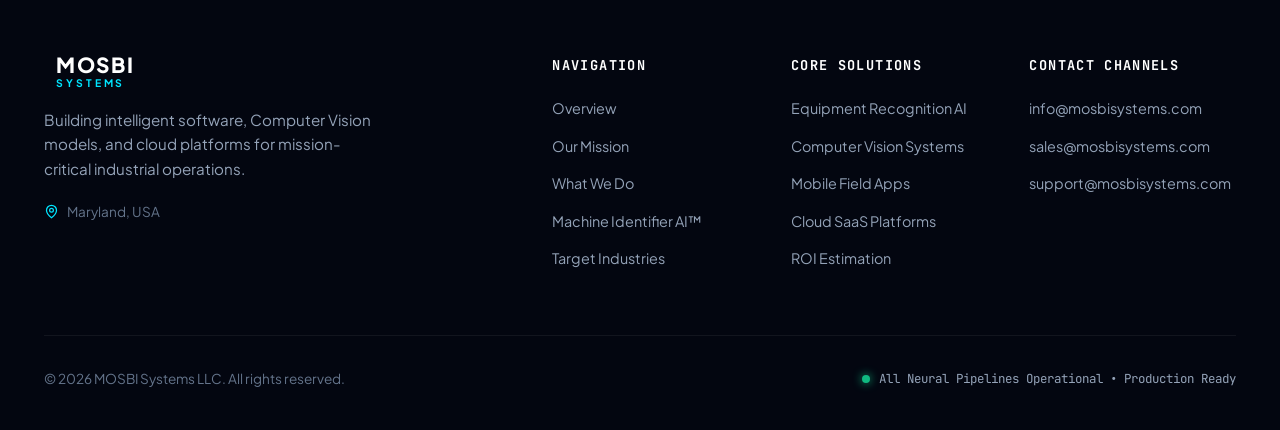
==== commit 05119713: "feat(v0.8.0): Machine Identifier AI forensic showcase, 1-page PDF datasheet, full i18n, and archive " ====
--- a/index.html
+++ b/index.html
@@ -22,7 +22,7 @@
   <link href="https://fonts.googleapis.com/css2?family=JetBrains+Mono:wght@400;500;600;700&family=Plus+Jakarta+Sans:wght@300;400;500;600;700;800;900&display=swap" rel="stylesheet">
   
   <!-- Stylesheet -->
-  <link rel="stylesheet" href="assets/css/styles.css?v=10">
+  <link rel="stylesheet" href="assets/css/styles.css?v=13">
   <link rel="canonical" href="https://mosbisystems.com/">
 
   <link rel="icon" href="logo.svg" type="image/svg+xml">
@@ -187,9 +187,9 @@
         </div>
 
         <!-- INTERACTIVE LIVE PRODUCT SCANNER CONSOLE -->
-        <div class="product-console-wrapper reveal">
+        <div class="product-console-wrapper reveal" id="machineShowcase">
           <div class="console-box">
-            <!-- Console Header -->
+            <!-- Console Topbar -->
             <div class="console-topbar">
               <div class="window-controls">
                 <span class="w-dot dot-red"></span>
@@ -197,33 +197,48 @@
                 <span class="w-dot dot-green"></span>
               </div>
               <div class="console-title">
-                <span class="tech-tag">INFERENCE ENGINE</span>
-                <span><span data-i18n="hero.sim_title">MOSBI Machine Identifier AI™ • Optical Inspection Simulator</span></span>
+                <span class="tech-tag">GEMINI MULTIMODAL AI</span>
+                <span><span data-i18n="hero.sim_title">Machine Identifier AI™ • Identificación Forense Multimodal</span></span>
               </div>
               <div class="console-engine-status">
                 <span class="status-indicator-active"></span>
-                <span data-i18n="hero.sim_status">EDGE SYNC ACTIVE</span>
-              </div>
-            </div>
-
-            <!-- Console Body -->
+                <span data-i18n="hero.sim_status">MODO DUAL: APP MÓVIL Y PLUGIN CMMS</span>
+              </div>
+            </div>
+
+            <!-- Console Body Grid -->
             <div class="console-body-grid">
-              <!-- Left: Interactive Scanner View -->
+              <!-- Left Column: Multi-Angle Visual Inspection & AI Inference -->
               <div class="interactive-viewport">
-                <!-- Machine Category Selector Bar -->
-                <div class="machine-switcher" role="tablist" aria-label="Select Machine Sample">
-                  <button class="machine-tab active" data-machine="turbine" role="tab" aria-selected="true">
-                    <span data-i18n="hero.tab_turbine">Centrifugal Pump #402</span>
+                <!-- Machine Test-Case Switcher Bar -->
+                <div class="machine-switcher" role="tablist" aria-label="Seleccionar caso de prueba industrial">
+                  <button class="machine-tab active" data-machine="goulds" role="tab" aria-selected="true">
+                    <span class="tab-dot dot-green"></span>
+                    <span data-i18n="hero.tab_goulds">Goulds 3196 (Silueta 3D)</span>
                   </button>
-                  <button class="machine-tab" data-machine="valve" role="tab" aria-selected="false">
-                    <span data-i18n="hero.tab_valve">Cryogenic Valve PV-94</span>
+                  <button class="machine-tab" data-machine="atlas" role="tab" aria-selected="false">
+                    <span class="tab-dot dot-green"></span>
+                    <span data-i18n="hero.tab_atlas">Atlas Copco GA 55 (OCR)</span>
                   </button>
-                  <button class="machine-tab" data-machine="motor" role="tab" aria-selected="false">
-                    <span data-i18n="hero.tab_motor">Induction Motor M-7</span>
+                  <button class="machine-tab" data-machine="siemens" role="tab" aria-selected="false">
+                    <span class="tab-dot dot-yellow"></span>
+                    <span data-i18n="hero.tab_siemens">Siemens 1LE1 (Híbrido)</span>
                   </button>
-                  <button class="machine-tab" data-machine="compressor" role="tab" aria-selected="false">
-                    <span data-i18n="hero.tab_compressor">Screw Compressor SC-12</span>
+                  <button class="machine-tab" data-machine="joy" role="tab" aria-selected="false">
+                    <span class="tab-dot dot-red"></span>
+                    <span data-i18n="hero.tab_joy">Joy Twistair (Descontinuada)</span>
                   </button>
+                </div>
+
+                <!-- Forensic Rules & Slot Indicator Header -->
+                <div class="forensic-subbar">
+                  <span class="active-slot-pill" id="activeSlotPill">
+                    <svg width="12" height="12" viewBox="0 0 24 24" fill="none" stroke="currentColor" stroke-width="2.5"><path d="M23 19a2 2 0 0 1-2 2H3a2 2 0 0 1-2-2V8a2 2 0 0 1 2-2h4l2-3h6l2 3h4a2 2 0 0 1 2 2z"/><circle cx="12" cy="13" r="4"/></svg>
+                    <span id="activeSlotLabel">Silueta 3D (Toma 1/4)</span>
+                  </span>
+                  <span class="forensic-rule-pill" title="Regla Crítica del Prompt Forense">
+                    <span data-i18n="hero.forensic_rule">⚡ Regla Forense: Ignora color de pintura (análisis estructural puro)</span>
+                  </span>
                 </div>
 
                 <!-- Visual Optical Target Display -->
@@ -234,109 +249,166 @@
                   <!-- HUD Reticle & Crosshairs -->
                   <div class="hud-center-cross"></div>
                   <div class="hud-grid-marks">
-                    <span class="hud-mark top-l">+0.00</span>
-                    <span class="hud-mark top-r">FPS 60</span>
-                    <span class="hud-mark bot-l">ISO 400</span>
-                    <span class="hud-mark bot-r">FOV 74°</span>
+                    <span class="hud-mark top-l" id="hudSlotCode">SLOT: ISO-3D</span>
+                    <span class="hud-mark top-r" id="hudGrounding">SEARCH GROUNDED</span>
+                    <span class="hud-mark bot-l" id="hudConditionBadge">COND: ACTIVE</span>
+                    <span class="hud-mark bot-r" id="hudMethodCode">METH: SILHOUETTE-3D</span>
                   </div>
 
                   <!-- Dynamic SVG Machinery Illustration -->
                   <div class="machinery-visual" id="machineryVisual">
                     <svg viewBox="0 0 400 240" fill="none" xmlns="http://www.w3.org/2000/svg" class="machine-schematic-svg" id="machineSvg">
-                      <!-- Base Machine Graphic will be injected by script.js dynamically -->
+                      <!-- Base Machine Graphic injected dynamically -->
                     </svg>
                   </div>
 
-                  <!-- Dynamic Bounding Boxes -->
+                  <!-- Dynamic Forensic Bounding Boxes -->
                   <div class="dynamic-bounding-box box-main" id="boxMain">
-                    <div class="box-tag-label" id="boxMainLabel">Turbine Pump #402 • 99.8% Match</div>
+                    <div class="box-tag-label" id="boxMainLabel">Morfología 3D • Voluta ANSI</div>
                     <div class="b-corner tl"></div><div class="b-corner tr"></div>
                     <div class="b-corner bl"></div><div class="b-corner br"></div>
                   </div>
 
                   <div class="dynamic-bounding-box box-sub" id="boxSub">
-                    <div class="box-tag-label label-sub" id="boxSubLabel">Flange Seal • PASS</div>
+                    <div class="box-tag-label label-sub" id="boxSubLabel">Brida Descarga • PASS</div>
                     <div class="b-corner tl"></div><div class="b-corner tr"></div>
                     <div class="b-corner bl"></div><div class="b-corner br"></div>
                   </div>
+                </div>
+
+                <!-- Multi-Photo Angle Selector Grid (4 slots) -->
+                <div class="photo-slots-grid" role="group" aria-label="Ángulos de inspección fotográfica">
+                  <button class="photo-slot-btn active" data-slot="0" type="button">
+                    <span class="slot-icon">📸</span>
+                    <div class="slot-meta">
+                      <span class="slot-name" data-i18n="hero.slot_general">Silueta 3D</span>
+                      <span class="slot-status">Capturada</span>
+                    </div>
+                  </button>
+                  <button class="photo-slot-btn" data-slot="1" type="button">
+                    <span class="slot-icon">🏷️</span>
+                    <div class="slot-meta">
+                      <span class="slot-name" data-i18n="hero.slot_plate">Placa de Datos</span>
+                      <span class="slot-status">Capturada</span>
+                    </div>
+                  </button>
+                  <button class="photo-slot-btn" data-slot="2" type="button">
+                    <span class="slot-icon">🎛️</span>
+                    <div class="slot-meta">
+                      <span class="slot-name" data-i18n="hero.slot_panel">Panel de Control</span>
+                      <span class="slot-status">Capturada</span>
+                    </div>
+                  </button>
+                  <button class="photo-slot-btn" data-slot="3" type="button">
+                    <span class="slot-icon">⚙️</span>
+                    <div class="slot-meta">
+                      <span class="slot-name" data-i18n="hero.slot_conn">Conexiones</span>
+                      <span class="slot-status">Capturada</span>
+                    </div>
+                  </button>
                 </div>
 
                 <!-- Bottom Viewport Footer -->
                 <div class="viewport-footer">
                   <div class="vf-stat">
-                    <span class="vf-label" data-i18n="hero.vf_latency">Inference:</span>
-                    <span class="vf-val" id="valLatency">14.2 ms</span>
+                    <span class="vf-label" data-i18n="hero.vf_method">Método Forense:</span>
+                    <span class="vf-val val-accent" id="valMethod">Silueta Morfológica 3D</span>
                   </div>
                   <div class="vf-stat">
-                    <span class="vf-label" data-i18n="hero.vf_model">Model:</span>
-                    <span class="vf-val">MOSBI-Vision-4.2-Edge</span>
+                    <span class="vf-label" data-i18n="hero.vf_engine">Motor IA:</span>
+                    <span class="vf-val" id="valEngine">Gemini 2.5 + Grounding</span>
                   </div>
                   <div class="vf-stat">
-                    <span class="vf-label" data-i18n="hero.vf_confidence">Confidence:</span>
-                    <span class="vf-val val-green" id="valConfidence">99.8%</span>
-                  </div>
-                </div>
-              </div>
-
-              <!-- Right: Real-Time Diagnostic Feed & Asset Metadata -->
+                    <span class="vf-label" data-i18n="hero.vf_confidence">Confianza:</span>
+                    <span class="vf-val val-green" id="valConfidence">94.8%</span>
+                  </div>
+                </div>
+              </div>
+
+              <!-- Right Column: Structured Engineering Datasheet -->
               <div class="telemetry-panel">
                 <div class="telemetry-tabs">
-                  <span class="t-tab active" data-i18n="hero.dossier_tab">Asset Intelligence Sheet</span>
+                  <span class="t-tab active" data-i18n="hero.dossier_tab">Ficha Técnica Estructurada de Ingeniería</span>
                 </div>
 
                 <!-- Dynamic Machine Specification Details -->
                 <div class="asset-spec-card" id="assetSpecCard">
+                  <!-- Header: Brand, Model, Category, Market Condition Badge -->
                   <div class="spec-header">
                     <div class="spec-id-group">
-                      <span class="spec-type-badge" id="specBadge" data-i18n="hero.dossier_type">ROTARY EQUIPMENT</span>
-                      <h4 class="spec-title" id="specTitle" data-i18n="hero.dossier_title">Centrifugal Slurry Pump</h4>
+                      <span class="spec-type-badge" id="specCategory">BOMBA CENTRÍFUGA DE PROCESO QUÍMICO</span>
+                      <h4 class="spec-title" id="specTitle">ITT Goulds Pumps 3196 ANSI</h4>
                     </div>
-                    <span class="health-pill good" id="specHealth" data-i18n="hero.dossier_health">Healthy • 98%</span>
-                  </div>
-
+                    <span class="health-pill condition-active" id="specCondition">● Activa (Soporte Oficial OEM)</span>
+                  </div>
+
+                  <!-- Forensic Evidence Box (Dictamen Forense de Gemini) -->
+                  <div class="forensic-evidence-box">
+                    <div class="evidence-header">
+                      <svg width="13" height="13" viewBox="0 0 24 24" fill="none" stroke="currentColor" stroke-width="2.2"><circle cx="11" cy="11" r="8"/><path d="m21 21-4.3-4.3"/></svg>
+                      <span data-i18n="hero.evidence_title">Evidencia Forense y Dictamen IA</span>
+                    </div>
+                    <p class="evidence-text" id="specEvidence">
+                      Placa metálica corroída e ilegible por capas de pintura epóxica. Identificación positiva lograda mediante análisis de silueta 3D: dimensiones de bridas ANSI B73.1, curvatura de voluta y cámara de sellado i-FRAME.
+                    </p>
+                  </div>
+
+                  <!-- Structured Technical Specs Grid (6 Key Metric Boxes) -->
                   <div class="spec-props-grid">
                     <div class="prop-item">
-                      <span class="p-label" data-i18n="hero.prop_tag">Asset Tag:</span>
-                      <span class="p-val" id="specTag">PUMP-CPX-800-MD</span>
+                      <span class="p-label" data-i18n="hero.spec_power">Potencia Nominal:</span>
+                      <span class="p-val" id="specPower">30 kW (40 HP)</span>
                     </div>
                     <div class="prop-item">
-                      <span class="p-label" data-i18n="hero.prop_serial">Serial OCR:</span>
-                      <span class="p-val" id="specSerial">SN-8849-01B</span>
+                      <span class="p-label" data-i18n="hero.spec_pressure">Presión / Altura:</span>
+                      <span class="p-val" id="specPressure">160 m (525 ft Altura)</span>
                     </div>
                     <div class="prop-item">
-                      <span class="p-label" data-i18n="hero.prop_vendor">OEM Vendor:</span>
-                      <span class="p-val" id="specVendor">FlowMax Dynamics</span>
+                      <span class="p-label" data-i18n="hero.spec_flow">Caudal Nominal:</span>
+                      <span class="p-val" id="specFlow">1,020 m³/h (4,500 GPM)</span>
                     </div>
                     <div class="prop-item">
-                      <span class="p-label" data-i18n="hero.prop_temp">Operating Temp:</span>
-                      <span class="p-val" id="specTemp">48.2 °C (Normal)</span>
+                      <span class="p-label" data-i18n="hero.spec_voltage">Tensión / Frecuencia:</span>
+                      <span class="p-val" id="specVoltage">460V / 3F / 60Hz</span>
                     </div>
                     <div class="prop-item">
-                      <span class="p-label" data-i18n="hero.prop_service">Next Service:</span>
-                      <span class="p-val val-accent" id="specService">14 Days (Routine)</span>
+                      <span class="p-label" data-i18n="hero.spec_weight">Bastidor / Peso:</span>
+                      <span class="p-val" id="specWeight">ANSI Grupo II • 385 kg</span>
                     </div>
                     <div class="prop-item">
-                      <span class="p-label" data-i18n="hero.prop_sync">CMMS Sync:</span>
-                      <span class="p-val val-green" id="specSync">Synced • ID #9481</span>
+                      <span class="p-label" data-i18n="hero.spec_year">Año Estimado:</span>
+                      <span class="p-val val-accent" id="specYear">2018 - 2022</span>
                     </div>
                   </div>
 
+                  <!-- OEM Manufacturer & Documentation Links -->
+                  <div class="spec-oem-row">
+                    <div class="oem-link-item">
+                      <span class="oem-label" data-i18n="hero.lbl_oem">Fabricante OEM:</span>
+                      <a href="https://www.gouldspumps.com" target="_blank" rel="noopener noreferrer" class="oem-link" id="specOemLink">
+                        <span id="specOemName">ITT Goulds Pumps</span>
+                        <svg width="12" height="12" viewBox="0 0 24 24" fill="none" stroke="currentColor" stroke-width="2"><path d="M18 13v6a2 2 0 0 1-2 2H5a2 2 0 0 1-2-2V8a2 2 0 0 1 2-2h6"/><polyline points="15 3 21 3 21 9"/><line x1="10" y1="14" x2="21" y2="3"/></svg>
+                      </a>
+                    </div>
+                    <div class="oem-link-item">
+                      <span class="oem-label" data-i18n="hero.lbl_manual">Manual de Servicio:</span>
+                      <a href="https://www.gouldspumps.com" target="_blank" rel="noopener noreferrer" class="oem-link manual-link" id="specManualLink">
+                        <span id="specManualName">Manual Goulds 3196 [PDF]</span>
+                        <svg width="12" height="12" viewBox="0 0 24 24" fill="none" stroke="currentColor" stroke-width="2"><path d="M14 2H6a2 2 0 0 0-2 2v16a2 2 0 0 0 2 2h12a2 2 0 0 0 2-2V8z"/><polyline points="14 2 14 8 20 8"/></svg>
+                      </a>
+                    </div>
+                  </div>
+
+                  <!-- Primary Actions: PDF Export & CMMS Integration -->
                   <div class="spec-actions">
-                    <a href="#contact" class="btn btn-primary-compact btn-full">
-                      <svg width="14" height="14" viewBox="0 0 24 24" fill="none" stroke="currentColor" stroke-width="2"><path d="M14 2H6a2 2 0 0 0-2 2v16a2 2 0 0 0 2 2h12a2 2 0 0 0 2-2V8z"/><polyline points="14 2 14 8 20 8"/><line x1="16" y1="13" x2="8" y2="13"/><line x1="16" y1="17" x2="8" y2="17"/></svg>
-                      <span data-i18n="hero.dossier_btn">Access Complete Machine Dossier</span>
+                    <button class="btn btn-primary-compact btn-full btn-export-pdf" id="openPdfModalBtn" type="button">
+                      <svg width="15" height="15" viewBox="0 0 24 24" fill="none" stroke="currentColor" stroke-width="2.2"><path d="M14 2H6a2 2 0 0 0-2 2v16a2 2 0 0 0 2 2h12a2 2 0 0 0 2-2V8z"/><polyline points="14 2 14 8 20 8"/><line x1="16" y1="13" x2="8" y2="13"/><line x1="16" y1="17" x2="8" y2="17"/></svg>
+                      <span data-i18n="hero.btn_pdf">Exportar Ficha Técnica en PDF (10 Secciones)</span>
+                    </button>
+                    <a href="#contact" class="btn btn-ghost-compact btn-full" id="syncCmmsBtn">
+                      <svg width="14" height="14" viewBox="0 0 24 24" fill="none" stroke="currentColor" stroke-width="2"><path d="M21.5 2v6h-6M21.34 15.57a10 10 0 1 1-.57-8.38l5.67-5.67"/></svg>
+                      <span data-i18n="hero.btn_cmms">Sincronizar con FieldOps Pro / CMMS</span>
                     </a>
-                  </div>
-                </div>
-
-                <!-- Live Terminal Stream Logs -->
-                <div class="live-stream-box">
-                  <div class="stream-title">
-                    <span data-i18n="hero.stream_title">LIVE INFERENCE STREAM</span>
-                    <span class="stream-dot"></span>
-                  </div>
-                  <div class="stream-log-container" id="streamLogContainer">
-                    <!-- Logs populated via JS -->
                   </div>
                 </div>
               </div>
@@ -379,7 +451,7 @@
         <div class="section-intro text-center reveal">
           <span class="sub-badge" data-i18n="mission.strategic_badge">Strategic Purpose</span>
           <h2 class="section-heading"><span data-i18n="mission.h2_pre">Transforming Complex Operations Into</span> <span class="gradient-shimmer" data-i18n="mission.h2_highlight">Intelligent Experiences</span></h2>
-          <p class="section-lead" data-i18n="cap.lead">
+          <p class="section-lead" data-i18n="mission.secondary">
             We bridge physical industrial hardware with advanced neural software architectures to eliminate downtime and empower frontline workforces.
           </p>
         </div>
@@ -393,10 +465,10 @@
             </div>
             <span class="card-kicker" data-i18n="mission.kicker_mission">OUR MISSION</span>
             <h3 class="card-headline" data-i18n="mission.headline_mission">Identify, Manage, and Maintain Critical Assets</h3>
-            <p class="card-paragraph">
+            <p class="card-paragraph" data-i18n="mission.para1">
               MOSBI Systems develops innovative software products that help organizations identify, manage, and maintain critical assets through modern technologies such as <strong>Artificial Intelligence, Computer Vision, Mobile Applications, and Cloud Services</strong>.
             </p>
-            <p class="card-paragraph muted">
+            <p class="card-paragraph muted" data-i18n="mission.para2">
               Our goal is to transform complex operational processes into intelligent, efficient, and scalable digital experiences that deliver immediate operational clarity.
             </p>
             <div class="pillar-tags">
@@ -415,7 +487,7 @@
             </div>
             <span class="card-kicker" data-i18n="mission.kicker_vision">OUR VISION</span>
             <h3 class="card-headline" data-i18n="mission.headline_vision">Global Leadership in Industrial Intelligence</h3>
-            <p class="card-paragraph">
+            <p class="card-paragraph" data-i18n="mission.vision_para">
               To become a leading provider of intelligent software solutions that help organizations understand, manage, and optimize their physical assets and operational environments worldwide.
             </p>
             <div class="vision-feature-list">
@@ -461,13 +533,13 @@
               <span class="cap-badge" data-i18n="cap.card1_badge">Intelligence</span>
             </div>
             <h3 class="cap-title" data-i18n="cap.card1_title">Artificial Intelligence</h3>
-            <p class="cap-description">
+            <p class="cap-description" data-i18n="cap.card1_desc">
               Building practical AI solutions that automate workflows, improve operational decision-making, and increase frontline productivity.
             </p>
             <ul class="cap-bullets">
-              <li><span class="b-check">✓</span> Workflow Automation & Scheduling</li>
-              <li><span class="b-check">✓</span> Intelligent Predictive Diagnostics</li>
-              <li><span class="b-check">✓</span> Machine Anomaly Detection</li>
+              <li><span class="b-check">✓</span> <span data-i18n="cap.card1_b1">Workflow Automation & Scheduling</span></li>
+              <li><span class="b-check">✓</span> <span data-i18n="cap.card1_b2">Intelligent Predictive Diagnostics</span></li>
+              <li><span class="b-check">✓</span> <span data-i18n="cap.card1_b3">Machine Anomaly Detection</span></li>
             </ul>
           </div>
 
@@ -481,13 +553,13 @@
               <span class="cap-badge badge-glow" data-i18n="cap.card2_badge_pillar">Core Pillar</span>
             </div>
             <h3 class="cap-title" data-i18n="cap.card2_title">Computer Vision</h3>
-            <p class="cap-description">
+            <p class="cap-description" data-i18n="cap.card2_desc_cv">
               Developing visual recognition systems capable of identifying, classifying, and understanding real-world assets, parts, and equipment.
             </p>
             <ul class="cap-bullets">
-              <li><span class="b-check">✓</span> Zero-Barcode Visual Asset Identification</li>
-              <li><span class="b-check">✓</span> Optical Serial Number & Nameplate OCR</li>
-              <li><span class="b-check">✓</span> Spatial Component Localization</li>
+              <li><span class="b-check">✓</span> <span data-i18n="cap.card2_b1">Zero-Barcode Visual Asset Identification</span></li>
+              <li><span class="b-check">✓</span> <span data-i18n="cap.card2_b2">Optical Serial Number & Nameplate OCR</span></li>
+              <li><span class="b-check">✓</span> <span data-i18n="cap.card2_b3">Spatial Component Localization</span></li>
             </ul>
           </div>
 
@@ -501,13 +573,13 @@
               <span class="cap-badge" data-i18n="cap.card3_badge">Field Ergonomics</span>
             </div>
             <h3 class="cap-title" data-i18n="cap.card3_title">Mobile Applications</h3>
-            <p class="cap-description">
+            <p class="cap-description" data-i18n="cap.card3_desc">
               Creating modern and intuitive mobile experiences that enable field teams and organizations to operate efficiently from anywhere.
             </p>
             <ul class="cap-bullets">
-              <li><span class="b-check">✓</span> Offline-First Local Model Execution</li>
-              <li><span class="b-check">✓</span> Instant Field Data Capture & Tagging</li>
-              <li><span class="b-check">✓</span> Technician Guidance Workflows</li>
+              <li><span class="b-check">✓</span> <span data-i18n="cap.card3_b1">Offline-First Local Model Execution</span></li>
+              <li><span class="b-check">✓</span> <span data-i18n="cap.card3_b2">Instant Field Data Capture & Tagging</span></li>
+              <li><span class="b-check">✓</span> <span data-i18n="cap.card3_b3">Technician Guidance Workflows</span></li>
             </ul>
           </div>
 
@@ -521,13 +593,13 @@
               <span class="cap-badge" data-i18n="cap.card4_badge">Enterprise Scale</span>
             </div>
             <h3 class="cap-title" data-i18n="cap.card4_title">Cloud Software</h3>
-            <p class="cap-description">
+            <p class="cap-description" data-i18n="cap.card4_desc">
               Designing scalable SaaS platforms and distributed cloud systems that support sustainable organizational growth and digital transformation.
             </p>
             <ul class="cap-bullets">
-              <li><span class="b-check">✓</span> Enterprise Asset Registry & Digital Twins</li>
-              <li><span class="b-check">✓</span> Real-Time Multi-Plant Fleet Analytics</li>
-              <li><span class="b-check">✓</span> Secure API Integrations with CMMS & ERP</li>
+              <li><span class="b-check">✓</span> <span data-i18n="cap.card4_b1">Enterprise Asset Registry & Digital Twins</span></li>
+              <li><span class="b-check">✓</span> <span data-i18n="cap.card4_b2">Real-Time Multi-Plant Fleet Analytics</span></li>
+              <li><span class="b-check">✓</span> <span data-i18n="cap.card4_b3">Secure API Integrations with CMMS & ERP</span></li>
             </ul>
           </div>
         </div>
@@ -636,33 +708,33 @@
                 <div class="benefit-box">
                   <div class="b-icon-check">✅</div>
                   <div class="b-text">
-                    <strong>Increased maintenance efficiency</strong>
-                    <p>Provide technicians with immediate repair context right when they stand in front of the machine.</p>
+                    <strong data-i18n="prod.b3_title">Increased maintenance efficiency</strong>
+                    <p data-i18n="prod.b3_desc">Provide technicians with immediate repair context right when they stand in front of the machine.</p>
                   </div>
                 </div>
 
                 <div class="benefit-box">
                   <div class="b-icon-check">✅</div>
                   <div class="b-text">
-                    <strong>Better asset visibility</strong>
-                    <p>Real-time auditability of fleet location, health status, and lifecycle stage.</p>
+                    <strong data-i18n="prod.b4_title">Better asset visibility</strong>
+                    <p data-i18n="prod.b4_desc">Real-time auditability of fleet location, health status, and lifecycle stage.</p>
                   </div>
                 </div>
 
                 <div class="benefit-box">
                   <div class="b-icon-check">✅</div>
                   <div class="b-text">
-                    <strong>Improved operational decision-making</strong>
-                    <p>Data-driven prioritization of capital repairs and planned maintenance windows.</p>
+                    <strong data-i18n="prod.b5_title">Improved operational decision-making</strong>
+                    <p data-i18n="prod.b5_desc">Data-driven prioritization of capital repairs and planned maintenance windows.</p>
                   </div>
                 </div>
               </div>
 
               <div class="benefits-cta-box">
                 <div class="cta-callout">
-                  <span>Ready to deploy Machine Identifier AI™?</span>
+                  <span data-i18n="prod.cta_ready">Ready to deploy Machine Identifier AI™?</span>
                   <a href="#contact" class="btn btn-primary btn-block">
-                    <span>Request Enterprise Pilot</span>
+                    <span data-i18n="prod.cta_btn">Request Enterprise Pilot</span>
                     <svg width="16" height="16" viewBox="0 0 24 24" fill="none" stroke="currentColor" stroke-width="2"><path d="M5 12h14M12 5l7 7-7 7"/></svg>
                   </a>
                 </div>
@@ -776,9 +848,9 @@
     <section class="section industries-section" id="industries">
       <div class="container">
         <div class="section-intro text-center reveal">
-          <span class="sub-badge">Target Sectors</span>
+          <span class="sub-badge" data-i18n="ind.subbadge">Target Sectors</span>
           <h2 class="section-heading"><span data-i18n="ind.heading_pre">Industries We</span> <span class="gradient-shimmer" data-i18n="ind.heading_highlight">Empower</span></h2>
-          <p class="section-lead" data-i18n="cap.lead">
+          <p class="section-lead">
             <span data-i18n="ind.lead">MOSBI Systems solutions are purpose-built for organizations operating in demanding, asset-heavy industrial environments.</span>
           </p>
         </div>
@@ -842,7 +914,7 @@
         <div class="section-intro text-center reveal">
           <span class="sub-badge" data-i18n="arch.subbadge">Architectural Flow</span>
           <h2 class="section-heading"><span data-i18n="arch.heading_pre">Edge to Cloud</span> <span class="gradient-shimmer" data-i18n="arch.heading_highlight">Pipeline</span></h2>
-          <p class="section-lead" data-i18n="cap.lead">
+          <p class="section-lead">
             <span data-i18n="arch.lead">How MOSBI Systems connects frontline visual capture with enterprise cloud synchronization.</span>
           </p>
         </div>
@@ -912,7 +984,7 @@
           <div class="calc-intro text-center">
             <span class="sub-badge" data-i18n="roi.subbadge">Value Estimation</span>
             <h2 class="section-heading"><span data-i18n="roi.heading_pre">Calculate Your</span> <span class="gradient-shimmer" data-i18n="roi.heading_highlight">Operational Savings</span></h2>
-            <p class="section-lead" data-i18n="cap.lead">
+            <p class="section-lead">
               <span data-i18n="roi.lead">See how much time and budget MOSBI Machine Identifier AI™ can save your facilities.</span>
             </p>
           </div>
@@ -933,7 +1005,7 @@
               <!-- Slider 2 -->
               <div class="calc-control-group">
                 <div class="control-header">
-                  <label for="inspectionsPerMonth">Machine Lookups / Inspections per Month</label>
+                  <label for="inspectionsPerMonth" data-i18n="roi.lbl_inspections">Machine Lookups / Inspections per Month</label>
                   <span class="control-val" id="valInspections">600</span>
                 </div>
                 <input type="range" id="inspectionsPerMonth" min="50" max="5000" value="600" step="50" class="calc-slider" />
@@ -943,7 +1015,7 @@
               <!-- Slider 3 -->
               <div class="calc-control-group">
                 <div class="control-header">
-                  <label for="laborRate">Average Hourly Labor Rate ($/hr)</label>
+                  <label for="laborRate" data-i18n="roi.lbl_rate">Average Hourly Labor Rate ($/hr)</label>
                   <span class="control-val" id="valLaborRate">$55</span>
                 </div>
                 <input type="range" id="laborRate" min="20" max="150" value="55" step="5" class="calc-slider" />
@@ -954,31 +1026,31 @@
             <!-- Right: Dynamic Results Box -->
             <div class="calc-results-panel">
               <div class="results-top">
-                <span class="res-kicker">PROJECTED ANNUAL IMPACT</span>
+                <span class="res-kicker" data-i18n="roi.kicker_impact">PROJECTED ANNUAL IMPACT</span>
                 <div class="annual-savings-display">
                   <span class="currency">$</span>
                   <span class="savings-amount" id="resAnnualSavings">198,000</span>
                 </div>
-                <span class="savings-sub">Estimated Annual Labor & Downtime Savings</span>
+                <span class="savings-sub" data-i18n="roi.res_annual_label">Estimated Annual Labor & Downtime Savings</span>
               </div>
 
               <div class="results-breakdown">
                 <div class="res-stat-row">
-                  <span>Hours Saved Monthly:</span>
+                  <span data-i18n="roi.res_hours_label">Hours Saved Monthly:</span>
                   <strong id="resHoursMonthly">300 hrs</strong>
                 </div>
                 <div class="res-stat-row">
-                  <span>Documentation Reduction:</span>
-                  <strong class="val-green">80% Less Paperwork</strong>
+                  <span data-i18n="roi.lbl_doc_red">Documentation Reduction:</span>
+                  <strong class="val-green" data-i18n="roi.val_doc_red">80% Less Paperwork</strong>
                 </div>
                 <div class="res-stat-row">
-                  <span>Inspection Speedup:</span>
-                  <strong class="val-accent">4.5x Faster Lookups</strong>
+                  <span data-i18n="roi.lbl_speedup">Inspection Speedup:</span>
+                  <strong class="val-accent" data-i18n="roi.val_speedup">4.5x Faster Lookups</strong>
                 </div>
               </div>
 
               <a href="#contact" class="btn btn-primary btn-block">
-                <span>Lock In Your Enterprise Pilot</span>
+                <span data-i18n="roi.btn_pilot">Lock In Your Enterprise Pilot</span>
                 <svg width="16" height="16" viewBox="0 0 24 24" fill="none" stroke="currentColor" stroke-width="2"><path d="M5 12h14M12 5l7 7-7 7"/></svg>
               </a>
             </div>
@@ -1107,7 +1179,7 @@
 
           <div class="profile-grid">
             <div class="profile-col">
-              <span class="p-col-label">Legal Name</span>
+              <span class="p-col-label" data-i18n="comp.lbl_legal">Legal Name</span>
               <span class="p-col-value">MOSBI Systems LLC</span>
             </div>
             <div class="profile-col">
@@ -1115,7 +1187,7 @@
               <span class="p-col-value">Maryland, USA</span>
             </div>
             <div class="profile-col">
-              <span class="p-col-label">Official Website</span>
+              <span class="p-col-label" data-i18n="comp.lbl_domain">Official Website</span>
               <a href="https://mosbisystems.com" target="_blank" rel="noopener noreferrer" class="p-col-link">
                 https://mosbisystems.com
                 <svg width="14" height="14" viewBox="0 0 24 24" fill="none" stroke="currentColor" stroke-width="2"><path d="M18 13v6a2 2 0 0 1-2 2H5a2 2 0 0 1-2-2V8a2 2 0 0 1 2-2h6"/><polyline points="15 3 21 3 21 9"/><line x1="10" y1="14" x2="21" y2="3"/></svg>
@@ -1136,7 +1208,7 @@
         <div class="section-intro text-center reveal">
           <span class="sub-badge" data-i18n="contact.subbadge">Direct Communication</span>
           <h2 class="section-heading"><span data-i18n="contact.heading_pre">Get in</span> <span class="gradient-shimmer" data-i18n="contact.heading_highlight">Touch</span></h2>
-          <p class="section-lead" data-i18n="cap.lead">
+          <p class="section-lead">
             <span data-i18n="contact.lead">Connect directly with our engineering, sales, or leadership teams for pilot inquiries, enterprise demos, or partnerships.</span>
           </p>
         </div>
@@ -1262,6 +1334,199 @@
   </main>
 
   <!-- SITE FOOTER -->
+  <!-- MODAL: EXECUTIVE 10-SECTION PDF DATASHEET PREVIEW -->
+  <div class="pdf-modal-backdrop" id="machinePdfModal" aria-hidden="true" role="dialog" aria-labelledby="pdfModalHeading">
+    <div class="pdf-modal-container">
+      <!-- Modal Top Bar -->
+      <div class="pdf-modal-header">
+        <div class="pdf-modal-title-wrap">
+          <span class="pdf-doc-badge">FICHA TÉCNICA OFICIAL</span>
+          <h3 id="pdfModalHeading" data-i18n="pdf_modal.title">Ficha Técnica Ejecutiva — Auditoría Forense de 10 Secciones</h3>
+        </div>
+        <div class="pdf-modal-actions">
+          <button class="btn btn-primary-compact" id="printPdfBtn" type="button">
+            <svg width="14" height="14" viewBox="0 0 24 24" fill="none" stroke="currentColor" stroke-width="2"><polyline points="6 9 6 2 18 2 18 9"/><path d="M6 18H4a2 2 0 0 1-2-2v-5a2 2 0 0 1 2-2h16a2 2 0 0 1 2 2v5a2 2 0 0 1-2 2h-2"/><rect x="6" y="14" width="12" height="8"/></svg>
+            <span data-i18n="pdf_modal.print">Imprimir / Guardar PDF</span>
+          </button>
+          <button class="pdf-modal-close" id="closePdfModalBtn" aria-label="Cerrar modal" type="button">
+            <svg width="18" height="18" viewBox="0 0 24 24" fill="none" stroke="currentColor" stroke-width="2.5"><line x1="18" y1="6" x2="6" y2="18"/><line x1="6" y1="6" x2="18" y2="18"/></svg>
+          </button>
+        </div>
+      </div>
+
+      <!-- Rendered PDF Sheet (10 formal sections) -->
+      <div class="pdf-sheet-scroll">
+        <div class="pdf-formal-sheet" id="pdfFormalSheet">
+          <!-- Official Document Header -->
+          <div class="pdf-sec pdf-header-sec">
+            <div class="pdf-brand-id">
+              <div class="pdf-brand-logo-row">
+                <div class="pdf-logo-badge">
+                  <svg viewBox="0 0 240 240" fill="none" xmlns="http://www.w3.org/2000/svg" class="pdf-logo-svg">
+                    <defs>
+                      <linearGradient id="pdfInfGradMain" x1="25" y1="100" x2="215" y2="100" gradientUnits="userSpaceOnUse">
+                        <stop offset="0%" stop-color="#00f7ff" />
+                        <stop offset="45%" stop-color="#00b8ff" />
+                        <stop offset="100%" stop-color="#2563eb" />
+                      </linearGradient>
+                      <linearGradient id="pdfInfGradLight" x1="30" y1="35" x2="205" y2="175" gradientUnits="userSpaceOnUse">
+                        <stop offset="0%" stop-color="#67ffff" />
+                        <stop offset="50%" stop-color="#00d4ff" />
+                        <stop offset="100%" stop-color="#3b82f6" />
+                      </linearGradient>
+                      <linearGradient id="pdfInfGradDepth" x1="40" y1="160" x2="200" y2="50" gradientUnits="userSpaceOnUse">
+                        <stop offset="0%" stop-color="#0099cc" />
+                        <stop offset="50%" stop-color="#0052d4" />
+                        <stop offset="100%" stop-color="#1e3a8a" />
+                      </linearGradient>
+                    </defs>
+                    <path d="M 88 158 C 65 174, 38 164, 38 135 L 38 62 C 38 34, 68 26, 86 46 L 120 82 L 154 46 C 172 26, 202 34, 202 62 L 202 135 C 202 164, 175 174, 152 158 L 136 144"
+                      stroke="url(#pdfInfGradDepth)" stroke-width="18" stroke-linecap="round" stroke-linejoin="round"/>
+                    <path d="M 88 158 C 65 174, 38 164, 38 135 L 38 62 C 38 34, 68 26, 86 46 L 120 82 L 154 46 C 172 26, 202 34, 202 62 L 202 135 C 202 164, 175 174, 152 158"
+                      stroke="url(#pdfInfGradMain)" stroke-width="14" stroke-linecap="round" stroke-linejoin="round"/>
+                    <path d="M 152 158 C 138 148, 128 134, 120 124 C 106 106, 94 94, 78 94 C 60 94, 52 108, 52 118 C 52 130, 62 142, 78 142 C 92 142, 104 132, 120 116 C 136 100, 148 94, 162 94 C 178 94, 188 106, 188 118 C 188 130, 178 142, 162 142 C 148 142, 136 132, 124 120"
+                      stroke="url(#pdfInfGradDepth)" stroke-width="17" stroke-linecap="round" stroke-linejoin="round"/>
+                    <path d="M 88 158 C 102 146, 112 132, 120 120 C 136 100, 148 94, 162 94 C 178 94, 188 106, 188 118 C 188 132, 176 142, 162 142 C 146 142, 134 130, 120 114 C 106 98, 94 94, 78 94 C 62 94, 52 106, 52 118 C 52 132, 64 142, 78 142 C 92 142, 106 132, 120 116"
+                      stroke="url(#pdfInfGradLight)" stroke-width="13.5" stroke-linecap="round" stroke-linejoin="round"/>
+                  </svg>
+                </div>
+                <div class="pdf-brand-text-col">
+                  <span class="pdf-app-name">MACHINE IDENTIFIER AI™</span>
+                  <span class="pdf-report-type">REPORTE TÉCNICO FORENSE DE ACTIVO INDUSTRIAL (10 SECCIONES)</span>
+                </div>
+              </div>
+            </div>
+            <div class="pdf-audit-meta">
+              <div><strong>ID Auditoría:</strong> <span id="pdfAuditId">MOSBI-AI-2026-8941</span></div>
+              <div><strong>Fecha / Hora:</strong> <span id="pdfAuditTimestamp">25/10/2026 12:45:00 UTC</span></div>
+              <div><strong>Motor IA:</strong> Google Gemini 2.5 Flash + Search Grounding</div>
+            </div>
+          </div>
+
+          <!-- Section 1: Equipment Identification -->
+          <div class="pdf-sec">
+            <h4 class="pdf-sec-title">1. IDENTIFICACIÓN PRINCIPAL DEL EQUIPO</h4>
+            <div class="pdf-grid-2">
+              <div><strong>Marca Identificada:</strong> <span id="pdfBrand">ITT Goulds Pumps</span></div>
+              <div><strong>Modelo Exacto:</strong> <span id="pdfModel">3196 ANSI i-FRAME</span></div>
+              <div><strong>Categoría de Activo:</strong> <span id="pdfCategory">Bomba Centrífuga de Proceso Químico</span></div>
+              <div><strong>Número de Serie:</strong> <span id="pdfSerial">SN-ITT-ANSI-4412-B</span></div>
+              <div><strong>Año Estimado:</strong> <span id="pdfYear">2018 - 2022</span></div>
+              <div><strong>Código Sugerido:</strong> <span id="pdfAssetTag">PUMP-GLD-3196-01</span></div>
+            </div>
+          </div>
+
+          <!-- Section 2: Market Condition & Obsolescence -->
+          <div class="pdf-sec">
+            <h4 class="pdf-sec-title">2. CONDICIÓN DE MERCADO Y CICLO DE VIDA</h4>
+            <div class="pdf-condition-row">
+              <span class="pdf-condition-pill pill-active" id="pdfConditionPill">● Activa (Soporte Oficial OEM)</span>
+              <p class="pdf-condition-desc" id="pdfConditionDesc">
+                Modelo en producción continua activa. Disponibilidad inmediata de repuestos originales, rodamientos, impulsores y sellos mecánicos.
+              </p>
+            </div>
+          </div>
+
+          <!-- Section 3: Confidence Level & Forensic Method -->
+          <div class="pdf-sec">
+            <h4 class="pdf-sec-title">3. MÉTODO FORENSE Y NIVEL DE CONFIANZA</h4>
+            <div class="pdf-grid-2">
+              <div><strong>Método de Identificación:</strong> <span id="pdfMethod">Silueta Morfológica 3D (Repintada)</span></div>
+              <div><strong>Puntaje de Confianza IA:</strong> <span id="pdfConfidence">94.8% (Validado por Gemini Multimodal)</span></div>
+            </div>
+          </div>
+
+          <!-- Section 4: Technical Nominal Specifications -->
+          <div class="pdf-sec">
+            <h4 class="pdf-sec-title">4. ESPECIFICACIONES TÉCNICAS NOMINALES</h4>
+            <table class="pdf-specs-table">
+              <thead>
+                <tr>
+                  <th>Parámetro Técnico</th>
+                  <th>Valor Nominal del Catálogo</th>
+                  <th>Tolerancia / Notas</th>
+                </tr>
+              </thead>
+              <tbody id="pdfSpecsTableBody">
+                <!-- Injected dynamically via JavaScript -->
+              </tbody>
+            </table>
+          </div>
+
+          <!-- Section 5: Manufacturer & Literature Links -->
+          <div class="pdf-sec">
+            <h4 class="pdf-sec-title">5. INFORMACIÓN DEL FABRICANTE Y DOCUMENTACIÓN</h4>
+            <div class="pdf-grid-2">
+              <div><strong>Fabricante OEM:</strong> <span id="pdfOem">ITT Goulds Pumps</span></div>
+              <div><strong>Portal Oficial:</strong> <span id="pdfOemUrl">https://www.gouldspumps.com</span></div>
+              <div class="pdf-col-span-2"><strong>Manual de Operación:</strong> <span id="pdfManualRef">Manual Instalación y Mantenimiento Goulds 3196 [PDF]</span></div>
+            </div>
+          </div>
+
+          <!-- Section 6: Photo Evidence Grid -->
+          <div class="pdf-sec">
+            <h4 class="pdf-sec-title">6. EVIDENCIA FOTOGRÁFICA DE CAMPO (4 ÁNGULOS)</h4>
+            <div class="pdf-photos-grid">
+              <div class="pdf-photo-box">
+                <div class="pdf-photo-canvas" id="pdfPhoto1">📸 Toma 1: Silueta 3D</div>
+                <span id="pdfPhotoSub1">Morfología 3D • Voluta ANSI</span>
+              </div>
+              <div class="pdf-photo-box">
+                <div class="pdf-photo-canvas" id="pdfPhoto2">🏷️ Toma 2: Placa OCR</div>
+                <span id="pdfPhotoSub2">Placa Corroída • Pintura Epóxica</span>
+              </div>
+              <div class="pdf-photo-box">
+                <div class="pdf-photo-canvas" id="pdfPhoto3">🎛️ Toma 3: Control</div>
+                <span id="pdfPhotoSub3">Sensor Vibración i-ALERT2</span>
+              </div>
+              <div class="pdf-photo-box">
+                <div class="pdf-photo-canvas" id="pdfPhoto4">⚙️ Toma 4: Conexiones</div>
+                <span id="pdfPhotoSub4">Brida Succión ANSI 150#</span>
+              </div>
+            </div>
+          </div>
+
+          <!-- Section 7: Forensic Analysis Reasoning -->
+          <div class="pdf-sec">
+            <h4 class="pdf-sec-title">7. DICTAMEN PERICIAL FORENSE DE LA IA</h4>
+            <p class="pdf-forensic-text" id="pdfForensicRationale">
+              Placa metálica corroída e ilegible por capas sucesivas de pintura epóxica. Identificación positiva lograda mediante análisis de silueta 3D: dimensiones de bridas ANSI B73.1, curvatura de voluta y cámara de sellado i-FRAME.
+            </p>
+          </div>
+
+          <!-- Section 8: Inspector Field Notes -->
+          <div class="pdf-sec">
+            <h4 class="pdf-sec-title">8. OBSERVACIONES DEL TÉCNICO DE CAMPO</h4>
+            <div class="pdf-inspector-notes">
+              <p id="pdfInspectorNotes">Inspección completada durante recorrido preventivo. Desgaste del impulsor dentro de tolerancias. Plan de sellado mecánico 11 verificado.</p>
+            </div>
+          </div>
+
+          <!-- Section 9: CMMS & FieldOps Integration Traceability -->
+          <div class="pdf-sec">
+            <h4 class="pdf-sec-title">9. TRAZABILIDAD Y SINCRONIZACIÓN CMMS / FIELDOPS PRO</h4>
+            <div class="pdf-grid-2">
+              <div><strong>Esquema Destino:</strong> <span>FieldOpsMachine (Firestore / ERP)</span></div>
+              <div><strong>Protocolo Forense:</strong> <span>Regla Anti-Pintura Activa (Morfología 3D)</span></div>
+            </div>
+          </div>
+
+          <!-- Section 10: Legal Disclaimer & Verification -->
+          <div class="pdf-sec pdf-footer-sec">
+            <h4 class="pdf-sec-title">10. CERTIFICADO DE CONFORMIDAD Y DESCARGO LEGAL</h4>
+            <div class="pdf-legal-text">
+              <strong>DESCARGO LEGAL Y CONFORMIDAD:</strong> Este documento fue generado automáticamente por Machine Identifier AI™ (v1.0.0). Las especificaciones nominales proceden de catálogos oficiales cruzados mediante IA multimodal y búsqueda web en tiempo real. No sustituye la verificación física de ingeniería en caso de modificaciones post-fabricación.
+            </div>
+            <div class="pdf-watermark-row">
+              <span>MOSBI SYSTEMS INC. · FIELD OPERATIONS & ARTIFICIAL INTELLIGENCE DIVISION</span>
+              <span>Página 1 de 1 · Autenticidad Criptográfica Verificada</span>
+            </div>
+          </div>
+        </div>
+      </div>
+    </div>
+  </div>
+
   <footer class="site-footer">
     <div class="container footer-container">
       <div class="footer-top-grid">
@@ -1342,8 +1607,8 @@
   </footer>
 
   <!-- Interactive JavaScript -->
-  <script src="assets/js/translations.js"></script>
-  <script src="assets/js/main.js?v=8"></script>
+  <script src="assets/js/translations.js?v=6"></script>
+  <script src="assets/js/main.js?v=11"></script>
 </body>
 </html>
 
--- a/assets/css/styles.css
+++ b/assets/css/styles.css
@@ -622,7 +622,7 @@
 }
 
 /* --------------------------------------------------------------------------
-   8. Interactive Machine Identifier AI™ Console (Scanner Demo)
+   8. Machine Identifier AI™ Forensic Showcase & PDF Preview Engine
    -------------------------------------------------------------------------- */
 .product-console-wrapper {
   width: 100%;
@@ -631,12 +631,12 @@
 }
 
 .console-box {
-  background: rgba(9, 14, 32, 0.88);
+  background: rgba(9, 14, 32, 0.92);
   border: 1px solid rgba(0, 229, 255, 0.28);
   border-radius: var(--radius-xl);
   overflow: hidden;
   box-shadow: var(--shadow-elevation-2), var(--shadow-cyan-glow);
-  backdrop-filter: blur(20px);
+  backdrop-filter: blur(24px);
 }
 
 .console-topbar {
@@ -644,7 +644,7 @@
   align-items: center;
   justify-content: space-between;
   padding: 0.85rem 1.5rem;
-  background: rgba(14, 21, 46, 0.95);
+  background: rgba(14, 21, 46, 0.96);
   border-bottom: 1px solid rgba(255, 255, 255, 0.08);
 }
 
@@ -674,10 +674,11 @@
 .tech-tag {
   background: rgba(0, 229, 255, 0.15);
   color: var(--color-cyan);
-  padding: 2px 6px;
+  padding: 2px 7px;
   border-radius: 4px;
   font-weight: 700;
   font-size: 0.7rem;
+  letter-spacing: 0.05em;
 }
 
 .console-engine-status {
@@ -687,6 +688,7 @@
   display: flex;
   align-items: center;
   gap: 0.45rem;
+  text-transform: uppercase;
 }
 
 .status-indicator-active {
@@ -700,7 +702,7 @@
 
 .console-body-grid {
   display: grid;
-  grid-template-columns: minmax(0, 60fr) minmax(0, 40fr);
+  grid-template-columns: minmax(0, 58fr) minmax(0, 42fr);
   gap: 1.25rem;
   padding: 1.25rem;
   text-align: left;
@@ -717,25 +719,35 @@
 /* Machine Switcher Tabs */
 .machine-switcher {
   display: flex;
-  gap: 0.5rem;
+  gap: 0.45rem;
   overflow-x: auto;
-  padding-bottom: 0.75rem;
-  margin-bottom: 0.75rem;
+  padding-bottom: 0.6rem;
+  margin-bottom: 0.5rem;
 }
 
 .machine-tab {
+  display: flex;
+  align-items: center;
+  gap: 0.45rem;
   background: rgba(255, 255, 255, 0.04);
   border: 1px solid rgba(255, 255, 255, 0.08);
   color: var(--text-muted);
   font-family: var(--font-mono);
-  font-size: 0.62rem;
-  padding: 0.32rem 0.6rem;
+  font-size: 0.65rem;
+  padding: 0.35rem 0.65rem;
   border-radius: var(--radius-xs);
   cursor: pointer;
   white-space: nowrap;
   transition: all 0.2s ease;
 }
 
+.tab-dot {
+  width: 6px;
+  height: 6px;
+  border-radius: 50%;
+  flex-shrink: 0;
+}
+
 .machine-tab:hover {
   background: rgba(0, 229, 255, 0.1);
   color: var(--text-pure);
@@ -748,6 +760,42 @@
   color: var(--color-cyan);
   font-weight: 700;
   box-shadow: 0 0 12px rgba(0, 229, 255, 0.2);
+}
+
+/* Forensic Subbar (Rule pill & active slot indicator) */
+.forensic-subbar {
+  display: flex;
+  align-items: center;
+  justify-content: space-between;
+  gap: 0.5rem;
+  margin-bottom: 0.55rem;
+  font-family: var(--font-mono);
+  font-size: 0.68rem;
+}
+
+.active-slot-pill {
+  display: flex;
+  align-items: center;
+  gap: 0.35rem;
+  background: rgba(0, 229, 255, 0.12);
+  color: var(--color-cyan);
+  border: 1px solid rgba(0, 229, 255, 0.25);
+  border-radius: 4px;
+  padding: 3px 8px;
+  font-weight: 600;
+  white-space: nowrap;
+}
+
+.forensic-rule-pill {
+  background: rgba(245, 158, 11, 0.12);
+  color: #fbbf24;
+  border: 1px solid rgba(245, 158, 11, 0.3);
+  border-radius: 4px;
+  padding: 3px 8px;
+  font-size: 0.63rem;
+  white-space: nowrap;
+  overflow: hidden;
+  text-overflow: ellipsis;
 }
 
 /* Optical Stage & HUD */
@@ -756,7 +804,7 @@
   background: radial-gradient(circle at center, #0c1836 0%, #050917 100%);
   border: 1px solid rgba(0, 229, 255, 0.2);
   border-radius: var(--radius-md);
-  height: 240px;
+  height: 220px;
   overflow: hidden;
   display: flex;
   align-items: center;
@@ -801,14 +849,14 @@
 .hud-grid-marks span {
   position: absolute;
   font-family: var(--font-mono);
-  font-size: 0.68rem;
-  color: rgba(0, 229, 255, 0.5);
+  font-size: 0.66rem;
+  color: rgba(0, 229, 255, 0.55);
   pointer-events: none;
 }
-.hud-mark.top-l { top: 10px; left: 12px; }
-.hud-mark.top-r { top: 10px; right: 12px; }
-.hud-mark.bot-l { bottom: 10px; left: 12px; }
-.hud-mark.bot-r { bottom: 10px; right: 12px; }
+.hud-mark.top-l { top: 8px; left: 10px; }
+.hud-mark.top-r { top: 8px; right: 10px; }
+.hud-mark.bot-l { bottom: 8px; left: 10px; }
+.hud-mark.bot-r { bottom: 8px; right: 10px; }
 
 .machinery-visual {
   width: 100%;
@@ -821,7 +869,7 @@
 .machine-schematic-svg {
   width: 85%;
   height: 85%;
-  transition: opacity 0.3s ease;
+  transition: opacity 0.25s ease;
 }
 
 /* Dynamic Bounding Boxes */
@@ -829,24 +877,16 @@
   position: absolute;
   border: 1.5px dashed var(--color-cyan);
   background: rgba(0, 229, 255, 0.05);
-  transition: all 0.4s var(--ease-elastic);
+  transition: all 0.35s cubic-bezier(0.34, 1.56, 0.64, 1);
   pointer-events: none;
   z-index: 4;
 }
 
 .box-main {
-  top: 18%;
-  left: 14%;
-  width: 58%;
-  height: 62%;
   border-color: var(--color-cyan);
 }
 
 .box-sub {
-  top: 42%;
-  right: 10%;
-  width: 30%;
-  height: 40%;
   border-color: var(--color-emerald);
 }
 
@@ -857,7 +897,7 @@
   background: var(--color-cyan);
   color: #040816;
   font-family: var(--font-mono);
-  font-size: 0.68rem;
+  font-size: 0.66rem;
   font-weight: 800;
   padding: 2px 7px;
   border-radius: 3px;
@@ -880,28 +920,88 @@
 .b-corner.bl { bottom: -2px; left: -2px; border-width: 0 0 2px 2px; }
 .b-corner.br { bottom: -2px; right: -2px; border-width: 0 2px 2px 0; }
 
+/* Multi-Photo Slot Grid (4 camera angles) */
+.photo-slots-grid {
+  display: grid;
+  grid-template-columns: repeat(4, 1fr);
+  gap: 0.45rem;
+  margin-top: 0.65rem;
+}
+
+.photo-slot-btn {
+  display: flex;
+  align-items: center;
+  gap: 0.4rem;
+  background: rgba(14, 22, 48, 0.6);
+  border: 1px solid rgba(255, 255, 255, 0.08);
+  border-radius: var(--radius-xs);
+  padding: 0.4rem 0.5rem;
+  cursor: pointer;
+  transition: all 0.2s ease;
+  text-align: left;
+}
+
+.photo-slot-btn:hover {
+  background: rgba(0, 229, 255, 0.08);
+  border-color: rgba(0, 229, 255, 0.25);
+}
+
+.photo-slot-btn.active {
+  background: rgba(0, 229, 255, 0.16);
+  border-color: var(--color-cyan);
+  box-shadow: 0 0 10px rgba(0, 229, 255, 0.15);
+}
+
+.slot-icon {
+  font-size: 0.95rem;
+  flex-shrink: 0;
+}
+
+.slot-meta {
+  display: flex;
+  flex-direction: column;
+  min-width: 0;
+}
+
+.slot-name {
+  font-family: var(--font-mono);
+  font-size: 0.65rem;
+  font-weight: 700;
+  color: var(--text-pure);
+  white-space: nowrap;
+  overflow: hidden;
+  text-overflow: ellipsis;
+}
+
+.slot-status {
+  font-family: var(--font-mono);
+  font-size: 0.58rem;
+  color: var(--color-emerald);
+}
+
+/* Viewport Footer */
 .viewport-footer {
   display: flex;
   justify-content: space-between;
-  margin-top: 0.85rem;
-  padding: 0.5rem 0.75rem;
-  background: rgba(5, 8, 20, 0.6);
+  margin-top: 0.65rem;
+  padding: 0.45rem 0.75rem;
+  background: rgba(5, 8, 20, 0.7);
   border: 1px solid rgba(255, 255, 255, 0.06);
   border-radius: var(--radius-xs);
   font-family: var(--font-mono);
-  font-size: 0.75rem;
+  font-size: 0.72rem;
 }
 
 .vf-label { color: var(--text-faint); margin-right: 4px; }
 .vf-val { color: var(--text-main); font-weight: 600; }
 .vf-val.val-green { color: var(--color-emerald); }
+.vf-val.val-red { color: #f87171; }
 .val-accent { color: var(--color-cyan); }
 
-/* Telemetry & Spec Card (Right Side) */
+/* Right Column: Asset Spec Card */
 .telemetry-panel {
   display: flex;
   flex-direction: column;
-  gap: 1rem;
   min-width: 0;
   overflow: hidden;
 }
@@ -909,32 +1009,35 @@
 .telemetry-tabs {
   border-bottom: 1px solid rgba(255, 255, 255, 0.08);
   padding-bottom: 0.4rem;
+  margin-bottom: 0.5rem;
 }
 
 .t-tab {
   font-family: var(--font-mono);
-  font-size: 0.75rem;
+  font-size: 0.72rem;
   font-weight: 700;
   text-transform: uppercase;
-  letter-spacing: 0.1em;
+  letter-spacing: 0.08em;
   color: var(--color-cyan);
 }
 
 .asset-spec-card {
-  background: rgba(14, 22, 48, 0.75);
+  background: rgba(14, 22, 48, 0.85);
   border: 1px solid rgba(0, 229, 255, 0.18);
   border-radius: var(--radius-md);
   padding: 1.15rem;
   min-width: 0;
+  display: flex;
+  flex-direction: column;
+  gap: 0.75rem;
 }
 
 .spec-header {
   display: flex;
   justify-content: space-between;
   align-items: flex-start;
-  margin-bottom: 0.75rem;
   border-bottom: 1px solid rgba(255, 255, 255, 0.06);
-  padding-bottom: 0.6rem;
+  padding-bottom: 0.55rem;
   gap: 0.75rem;
 }
 
@@ -945,7 +1048,7 @@
 
 .spec-type-badge {
   font-family: var(--font-mono);
-  font-size: 0.66rem;
+  font-size: 0.64rem;
   color: var(--color-cyan);
   text-transform: uppercase;
   letter-spacing: 0.08em;
@@ -954,7 +1057,7 @@
 }
 
 .spec-title {
-  font-size: 1.05rem;
+  font-size: 1.1rem;
   font-weight: 700;
   color: var(--text-pure);
   line-height: 1.25;
@@ -962,7 +1065,7 @@
 
 .health-pill {
   font-family: var(--font-mono);
-  font-size: 0.72rem;
+  font-size: 0.7rem;
   font-weight: 700;
   padding: 3px 8px;
   border-radius: 4px;
@@ -970,18 +1073,64 @@
   flex-shrink: 0;
 }
 
-.health-pill.good {
+.health-pill.condition-active {
   background: rgba(16, 185, 129, 0.15);
   color: var(--color-emerald);
-  border: 1px solid rgba(16, 185, 129, 0.3);
-}
-
+  border: 1px solid rgba(16, 185, 129, 0.35);
+}
+
+.health-pill.condition-limited {
+  background: rgba(245, 158, 11, 0.15);
+  color: #fbbf24;
+  border: 1px solid rgba(245, 158, 11, 0.35);
+}
+
+.health-pill.condition-discontinued {
+  background: rgba(239, 68, 68, 0.15);
+  color: #f87171;
+  border: 1px solid rgba(239, 68, 68, 0.35);
+}
+
+/* Forensic Evidence Box */
+.forensic-evidence-box {
+  background: rgba(0, 229, 255, 0.04);
+  border: 1px solid rgba(0, 229, 255, 0.15);
+  border-left: 3px solid var(--color-cyan);
+  border-radius: var(--radius-xs);
+  padding: 0.65rem 0.85rem;
+}
+
+.evidence-header {
+  display: flex;
+  align-items: center;
+  gap: 0.4rem;
+  font-family: var(--font-mono);
+  font-size: 0.66rem;
+  font-weight: 700;
+  color: var(--color-cyan);
+  text-transform: uppercase;
+  letter-spacing: 0.05em;
+  margin-bottom: 0.35rem;
+}
+
+.evidence-text {
+  font-size: 0.75rem;
+  color: var(--text-muted);
+  line-height: 1.4;
+  margin: 0;
+  font-style: italic;
+}
+
+/* Structured Nominal Specs Grid */
 .spec-props-grid {
   display: grid;
   grid-template-columns: 1fr 1fr;
-  gap: 0.6rem 1.15rem;
+  gap: 0.5rem 1rem;
   font-size: 0.8rem;
-  margin-bottom: 0.85rem;
+  background: rgba(5, 8, 20, 0.45);
+  border: 1px solid rgba(255, 255, 255, 0.05);
+  border-radius: var(--radius-xs);
+  padding: 0.65rem 0.85rem;
 }
 
 .prop-item {
@@ -993,7 +1142,7 @@
 
 .p-label {
   color: var(--text-faint);
-  font-size: 0.68rem;
+  font-size: 0.66rem;
   font-family: var(--font-mono);
   white-space: nowrap;
 }
@@ -1001,75 +1150,661 @@
 .p-val {
   color: var(--text-main);
   font-weight: 600;
-  font-size: 0.82rem;
+  font-size: 0.8rem;
   white-space: nowrap;
   overflow: hidden;
   text-overflow: ellipsis;
   min-width: 0;
 }
 
+/* OEM & Literature Links */
+.spec-oem-row {
+  display: flex;
+  justify-content: space-between;
+  gap: 0.75rem;
+  font-size: 0.75rem;
+  padding-top: 0.25rem;
+  border-top: 1px solid rgba(255, 255, 255, 0.05);
+}
+
+.oem-link-item {
+  display: flex;
+  flex-direction: column;
+  gap: 2px;
+  min-width: 0;
+  flex: 1;
+}
+
+.oem-label {
+  font-family: var(--font-mono);
+  font-size: 0.64rem;
+  color: var(--text-faint);
+}
+
+.oem-link {
+  display: inline-flex;
+  align-items: center;
+  gap: 0.3rem;
+  color: var(--color-cyan);
+  font-weight: 600;
+  font-size: 0.75rem;
+  text-decoration: none;
+  overflow: hidden;
+  text-overflow: ellipsis;
+  white-space: nowrap;
+}
+
+.oem-link:hover {
+  text-decoration: underline;
+}
+
+.oem-link.manual-link {
+  color: var(--color-emerald);
+}
+
+/* Action Buttons */
 .spec-actions {
-  margin-top: 0.75rem;
-}
-
-.spec-actions .btn-primary-compact {
+  display: flex;
+  flex-direction: column;
+  gap: 0.45rem;
+  margin-top: 0.35rem;
+}
+
+.btn-export-pdf {
+  background: linear-gradient(135deg, #00e5ff 0%, #00b4d8 100%);
+  color: #030712 !important;
+  font-weight: 700;
+  border: none;
+  box-shadow: 0 4px 14px rgba(0, 229, 255, 0.3);
+  display: flex;
+  align-items: center;
+  justify-content: center;
+  gap: 0.45rem;
+  padding: 0.65rem 1rem;
+  border-radius: var(--radius-xs);
+  cursor: pointer;
+  transition: all 0.25s ease;
+  font-size: 0.84rem;
+}
+
+.btn-export-pdf:hover {
+  transform: translateY(-1px);
+  box-shadow: 0 6px 20px rgba(0, 229, 255, 0.45);
+}
+
+.btn-ghost-compact {
+  background: transparent;
+  border: 1px solid rgba(255, 255, 255, 0.12);
+  color: var(--text-muted);
+  font-family: var(--font-sans);
+  font-size: 0.78rem;
+  padding: 0.45rem 0.8rem;
+  border-radius: var(--radius-xs);
+  display: flex;
+  align-items: center;
+  justify-content: center;
+  gap: 0.4rem;
+  text-decoration: none;
+  transition: all 0.2s ease;
+}
+
+.btn-ghost-compact:hover {
+  color: var(--text-pure);
+  border-color: rgba(0, 229, 255, 0.4);
+  background: rgba(0, 229, 255, 0.05);
+}
+
+/* ==========================================================================
+   EXECUTIVE 10-SECTION PDF MODAL STYLING
+   ========================================================================== */
+.pdf-modal-backdrop {
+  position: fixed;
+  top: 0;
+  left: 0;
+  right: 0;
+  bottom: 0;
+  background: rgba(3, 7, 18, 0.88);
+  backdrop-filter: blur(16px);
+  z-index: 9999;
+  display: none;
+  align-items: center;
+  justify-content: center;
+  padding: 1.5rem;
+  opacity: 0;
+  transition: opacity 0.3s ease;
+}
+
+.pdf-modal-backdrop.active {
+  display: flex;
+  opacity: 1;
+}
+
+.pdf-modal-container {
+  background: #0b1126;
+  border: 1px solid rgba(0, 229, 255, 0.35);
+  border-radius: var(--radius-lg);
+  width: 100%;
+  max-width: 860px;
+  max-height: 92vh;
+  display: flex;
+  flex-direction: column;
+  overflow: hidden;
+  box-shadow: 0 25px 60px -15px rgba(0, 0, 0, 0.8), 0 0 35px rgba(0, 229, 255, 0.2);
+  animation: modalScaleUp 0.3s cubic-bezier(0.16, 1, 0.3, 1);
+}
+
+@keyframes modalScaleUp {
+  from { transform: scale(0.96) translateY(10px); }
+  to { transform: scale(1) translateY(0); }
+}
+
+.pdf-modal-header {
+  display: flex;
+  align-items: center;
+  justify-content: space-between;
+  padding: 1rem 1.5rem;
+  background: #0e1738;
+  border-bottom: 1px solid rgba(255, 255, 255, 0.08);
+}
+
+.pdf-modal-title-wrap {
+  display: flex;
+  flex-direction: column;
+  gap: 2px;
+}
+
+.pdf-doc-badge {
+  font-family: var(--font-mono);
+  font-size: 0.65rem;
+  color: var(--color-cyan);
+  font-weight: 700;
+  letter-spacing: 0.08em;
+}
+
+.pdf-modal-header h3 {
+  font-size: 1.05rem;
+  color: #ffffff;
+  margin: 0;
+  font-weight: 700;
+}
+
+.pdf-modal-actions {
+  display: flex;
+  align-items: center;
+  gap: 0.75rem;
+}
+
+.pdf-modal-close {
+  background: transparent;
+  border: none;
+  color: var(--text-muted);
+  cursor: pointer;
+  padding: 4px;
+  display: flex;
+  align-items: center;
+  justify-content: center;
+  border-radius: 4px;
+  transition: all 0.2s ease;
+}
+
+.pdf-modal-close:hover {
+  color: #ffffff;
+  background: rgba(255, 255, 255, 0.1);
+}
+
+.pdf-sheet-scroll {
+  padding: 1.5rem;
+  overflow-y: auto;
+  background: #070c1e;
+}
+
+/* Formal Sheet Paper Styling (Clean technical parchment) */
+.pdf-formal-sheet {
+  background: #fbfbfc;
+  color: #0f172a;
+  border-radius: 4px;
+  padding: 2.25rem;
+  box-shadow: 0 10px 30px rgba(0, 0, 0, 0.4);
+  font-family: -apple-system, BlinkMacSystemFont, "Segoe UI", Roboto, Helvetica, Arial, sans-serif;
   font-size: 0.85rem;
-  padding: 0.6rem 1rem;
+  line-height: 1.5;
+  display: flex;
+  flex-direction: column;
+  gap: 1.25rem;
+}
+
+.pdf-header-sec {
+  display: flex;
+  justify-content: space-between;
+  align-items: flex-start;
+  border-bottom: 2px solid #0f172a;
+  padding-bottom: 0.85rem;
+}
+
+.pdf-brand-id {
+  display: flex;
+  align-items: center;
+}
+
+.pdf-brand-logo-row {
+  display: flex;
+  align-items: center;
+  gap: 0.75rem;
+}
+
+.pdf-logo-badge {
+  width: 42px;
+  height: 42px;
+  border-radius: 10px;
+  background: #09122c;
+  border: 1px solid rgba(0, 229, 255, 0.35);
+  display: flex;
+  align-items: center;
+  justify-content: center;
+  flex-shrink: 0;
+  padding: 4px;
+  -webkit-print-color-adjust: exact !important;
+  print-color-adjust: exact !important;
+}
+
+.pdf-logo-svg {
+  width: 100%;
+  height: 100%;
+  display: block;
+}
+
+.pdf-brand-text-col {
+  display: flex;
+  flex-direction: column;
+}
+
+.pdf-app-name {
+  font-size: 1.25rem;
+  font-weight: 900;
+  letter-spacing: 0.05em;
+  color: #0f172a;
+}
+
+.pdf-report-type {
+  font-size: 0.72rem;
+  font-weight: 700;
+  color: #0284c7;
+  letter-spacing: 0.08em;
+}
+
+.pdf-audit-meta {
+  font-size: 0.75rem;
+  color: #475569;
+  text-align: right;
+  font-family: var(--font-mono);
+  line-height: 1.4;
+}
+
+.pdf-sec {
+  border-bottom: 1px solid #e2e8f0;
+  padding-bottom: 0.85rem;
+}
+
+.pdf-sec-title {
+  font-size: 0.78rem;
+  font-weight: 800;
+  letter-spacing: 0.06em;
+  color: #0284c7;
+  margin-bottom: 0.5rem;
+  text-transform: uppercase;
+}
+
+.pdf-grid-2 {
+  display: grid;
+  grid-template-columns: 1fr 1fr;
+  gap: 0.4rem 1.5rem;
+}
+
+.pdf-col-span-2 {
+  grid-column: span 2;
+}
+
+.pdf-condition-row {
+  display: flex;
+  align-items: center;
+  gap: 0.85rem;
+}
+
+.pdf-condition-pill {
+  font-family: var(--font-mono);
+  font-size: 0.72rem;
+  font-weight: 800;
+  padding: 4px 10px;
+  border-radius: 4px;
   white-space: nowrap;
-  display: flex;
-  align-items: center;
-  gap: 0.45rem;
+}
+
+.pdf-condition-pill.pill-active {
+  background: #dcfce7;
+  color: #166534;
+  border: 1px solid #86efac;
+}
+
+.pdf-condition-pill.pill-limited {
+  background: #fef3c7;
+  color: #92400e;
+  border: 1px solid #fcd34d;
+}
+
+.pdf-condition-pill.pill-discontinued {
+  background: #fee2e2;
+  color: #991b1b;
+  border: 1px solid #fca5a5;
+}
+
+.pdf-condition-desc {
+  margin: 0;
+  font-size: 0.8rem;
+  color: #334155;
+}
+
+.pdf-specs-table {
+  width: 100%;
+  border-collapse: collapse;
+  font-size: 0.8rem;
+  margin-top: 0.35rem;
+}
+
+.pdf-specs-table th {
+  text-align: left;
+  background: #f1f5f9;
+  padding: 6px 10px;
+  border: 1px solid #cbd5e1;
+  font-weight: 700;
+  color: #1e293b;
+}
+
+.pdf-specs-table td {
+  padding: 6px 10px;
+  border: 1px solid #e2e8f0;
+  color: #334155;
+}
+
+.pdf-specs-table tr:nth-child(even) {
+  background: #f8fafc;
+}
+
+.pdf-photos-grid {
+  display: grid;
+  grid-template-columns: repeat(4, 1fr);
+  gap: 0.65rem;
+  margin-top: 0.4rem;
+}
+
+.pdf-photo-box {
+  display: flex;
+  flex-direction: column;
+  gap: 0.25rem;
+  font-size: 0.7rem;
+  color: #64748b;
+  text-align: center;
+}
+
+.pdf-photo-canvas {
+  height: 70px;
+  background: #e2e8f0;
+  border: 1px dashed #94a3b8;
+  border-radius: 4px;
+  display: flex;
+  align-items: center;
   justify-content: center;
-  width: 100%;
-}
-
-/* Stream Log Box */
-.live-stream-box {
-  background: rgba(5, 8, 20, 0.85);
-  border: 1px solid rgba(255, 255, 255, 0.06);
-  border-radius: var(--radius-sm);
-  padding: 0.85rem;
-  flex-grow: 1;
-}
-
-.stream-title {
+  font-weight: 600;
+  color: #475569;
+}
+
+.pdf-forensic-text {
+  font-size: 0.8rem;
+  color: #1e293b;
+  line-height: 1.45;
+  background: #f0f9ff;
+  border-left: 3px solid #0284c7;
+  padding: 0.65rem 0.85rem;
+  border-radius: 2px;
+  margin: 0;
+}
+
+.pdf-inspector-notes {
+  background: #fafaf9;
+  border: 1px solid #e7e5e4;
+  border-radius: 4px;
+  padding: 0.6rem 0.85rem;
+  font-size: 0.8rem;
+  color: #44403c;
+}
+
+.pdf-inspector-notes p {
+  margin: 0;
+}
+
+.pdf-footer-sec {
+  border-bottom: none;
+  display: flex;
+  flex-direction: column;
+  gap: 0.5rem;
+  padding-top: 0.5rem;
+}
+
+.pdf-legal-text {
+  font-size: 0.68rem;
+  color: #64748b;
+  line-height: 1.35;
+}
+
+.pdf-watermark-row {
   display: flex;
   justify-content: space-between;
-  align-items: center;
-  font-family: var(--font-mono);
-  font-size: 0.7rem;
-  color: var(--text-faint);
-  margin-bottom: 0.6rem;
-  border-bottom: 1px solid rgba(255, 255, 255, 0.05);
-  padding-bottom: 0.35rem;
-}
-
-.stream-dot {
-  width: 6px;
-  height: 6px;
-  border-radius: 50%;
-  background: var(--color-cyan);
-  animation: pulse-ring 1.5s infinite;
-}
-
-.stream-log-container {
-  font-family: var(--font-mono);
-  font-size: 0.72rem;
-  display: flex;
-  flex-direction: column;
-  gap: 0.35rem;
-  max-height: 110px;
-  overflow-y: hidden;
-}
-
-.log-entry {
-  line-height: 1.4;
-  color: var(--text-muted);
-}
-.log-time { color: var(--text-faint); }
-.log-cyan { color: var(--color-cyan); font-weight: 600; }
-.log-blue { color: #60a5fa; }
-.log-green { color: var(--color-emerald); }
+  font-family: var(--font-mono);
+  font-size: 0.62rem;
+  color: #94a3b8;
+  border-top: 1px solid #e2e8f0;
+  padding-top: 0.4rem;
+}
+
+@media print {
+  @page {
+    size: letter portrait;
+    margin: 7mm 10mm;
+  }
+
+  html, body {
+    width: 100% !important;
+    height: auto !important;
+    min-height: 0 !important;
+    margin: 0 !important;
+    padding: 0 !important;
+    background: #ffffff !important;
+    color: #0f172a !important;
+    overflow: visible !important;
+    -webkit-print-color-adjust: exact !important;
+    print-color-adjust: exact !important;
+  }
+
+  /* Completely remove all website sections from layout flow so 0 blank pages are generated */
+  body > *:not(#machinePdfModal) {
+    display: none !important;
+  }
+
+  #machinePdfModal,
+  .pdf-modal-backdrop {
+    position: static !important;
+    display: block !important;
+    opacity: 1 !important;
+    visibility: visible !important;
+    width: 100% !important;
+    height: auto !important;
+    max-height: none !important;
+    padding: 0 !important;
+    margin: 0 !important;
+    background: #ffffff !important;
+    backdrop-filter: none !important;
+    overflow: visible !important;
+  }
+
+  .pdf-modal-header {
+    display: none !important;
+  }
+
+  .pdf-modal-container {
+    position: static !important;
+    display: block !important;
+    width: 100% !important;
+    max-width: 100% !important;
+    height: auto !important;
+    max-height: none !important;
+    overflow: visible !important;
+    border: none !important;
+    box-shadow: none !important;
+    background: #ffffff !important;
+    animation: none !important;
+    transform: none !important;
+  }
+
+  .pdf-sheet-scroll {
+    display: block !important;
+    padding: 0 !important;
+    margin: 0 !important;
+    height: auto !important;
+    max-height: none !important;
+    overflow: visible !important;
+    background: #ffffff !important;
+  }
+
+  .pdf-formal-sheet {
+    background: #ffffff !important;
+    color: #0f172a !important;
+    box-shadow: none !important;
+    border: none !important;
+    padding: 0 !important;
+    margin: 0 !important;
+    font-size: 0.72rem !important;
+    line-height: 1.32 !important;
+    gap: 0.36rem !important;
+  }
+
+  .pdf-header-sec {
+    padding-bottom: 0.35rem !important;
+    margin-bottom: 0.1rem !important;
+  }
+
+  .pdf-logo-badge {
+    width: 34px !important;
+    height: 34px !important;
+    border-radius: 8px !important;
+    background: #09122c !important;
+  }
+
+  .pdf-app-name {
+    font-size: 1.05rem !important;
+  }
+
+  .pdf-report-type {
+    font-size: 0.64rem !important;
+  }
+
+  .pdf-audit-meta {
+    font-size: 0.66rem !important;
+    line-height: 1.25 !important;
+  }
+
+  .pdf-sec {
+    padding-bottom: 0.34rem !important;
+    break-inside: avoid;
+    page-break-inside: avoid;
+  }
+
+  .pdf-sec-title {
+    font-size: 0.68rem !important;
+    margin-bottom: 0.2rem !important;
+  }
+
+  .pdf-grid-2 {
+    display: grid !important;
+    grid-template-columns: 1fr 1fr !important;
+    gap: 0.18rem 1.25rem !important;
+  }
+
+  .pdf-col-span-2 {
+    grid-column: span 2 !important;
+  }
+
+  .pdf-condition-pill {
+    font-size: 0.65rem !important;
+    padding: 2px 7px !important;
+  }
+
+  .pdf-condition-desc {
+    font-size: 0.7rem !important;
+  }
+
+  .pdf-specs-table {
+    font-size: 0.69rem !important;
+    margin-top: 0.15rem !important;
+  }
+
+  .pdf-specs-table th,
+  .pdf-specs-table td {
+    padding: 2.5px 7px !important;
+  }
+
+  .pdf-photos-grid {
+    display: grid !important;
+    grid-template-columns: repeat(4, 1fr) !important;
+    gap: 0.45rem !important;
+    margin-top: 0.15rem !important;
+  }
+
+  .pdf-photo-canvas {
+    height: 32px !important;
+    font-size: 0.64rem !important;
+  }
+
+  .pdf-photo-box {
+    font-size: 0.62rem !important;
+    gap: 0.15rem !important;
+  }
+
+  .pdf-forensic-text,
+  .pdf-inspector-notes {
+    font-size: 0.7rem !important;
+    padding: 0.32rem 0.6rem !important;
+    line-height: 1.3 !important;
+  }
+
+  .pdf-footer-sec {
+    padding-top: 0.15rem !important;
+    gap: 0.25rem !important;
+  }
+
+  .pdf-legal-text {
+    font-size: 0.62rem !important;
+    line-height: 1.25 !important;
+  }
+
+  .pdf-watermark-row {
+    font-size: 0.58rem !important;
+    padding-top: 0.22rem !important;
+  }
+}
+
+@media screen and (max-width: 900px) {
+  .console-body-grid {
+    grid-template-columns: 1fr;
+  }
+  .photo-slots-grid {
+    grid-template-columns: repeat(2, 1fr);
+  }
+  .pdf-grid-2 {
+    grid-template-columns: 1fr;
+  }
+  .pdf-photos-grid {
+    grid-template-columns: repeat(2, 1fr);
+  }
+}
 
 /* --------------------------------------------------------------------------
    9. Metrics Strip
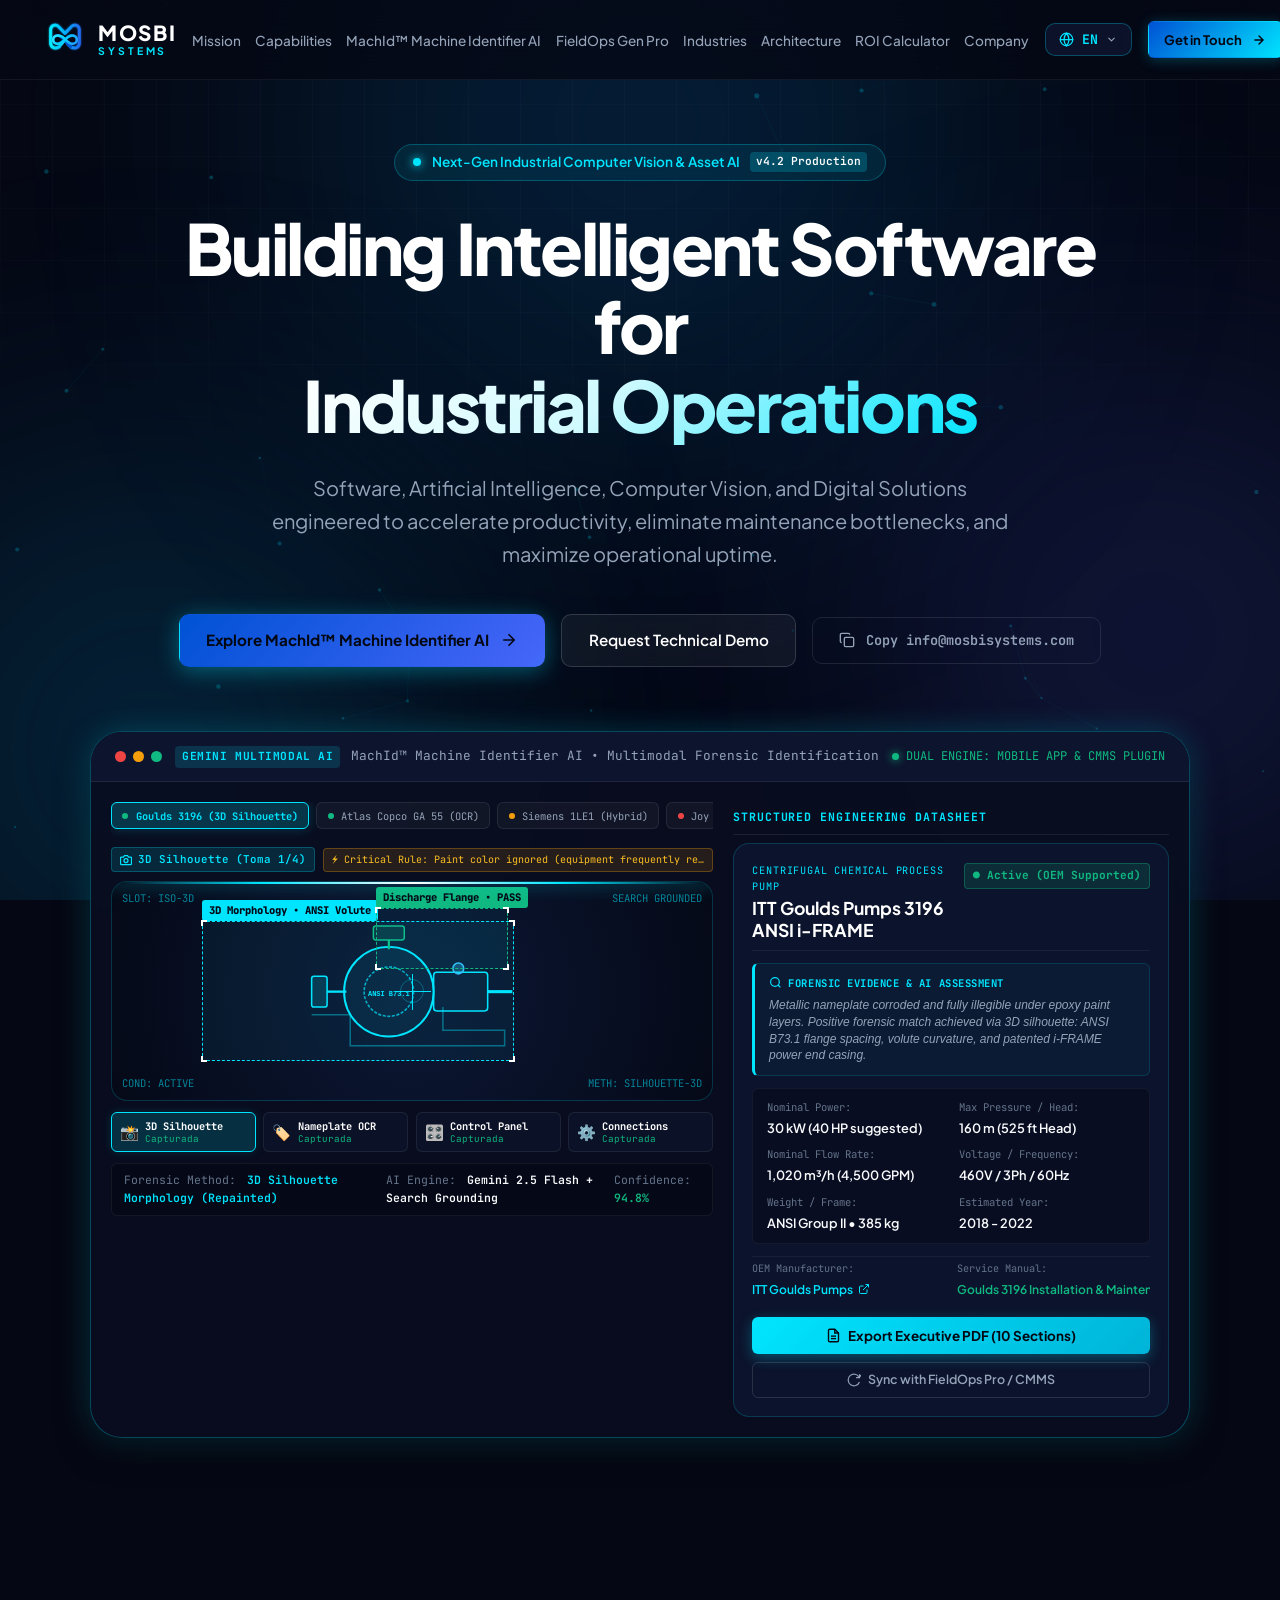
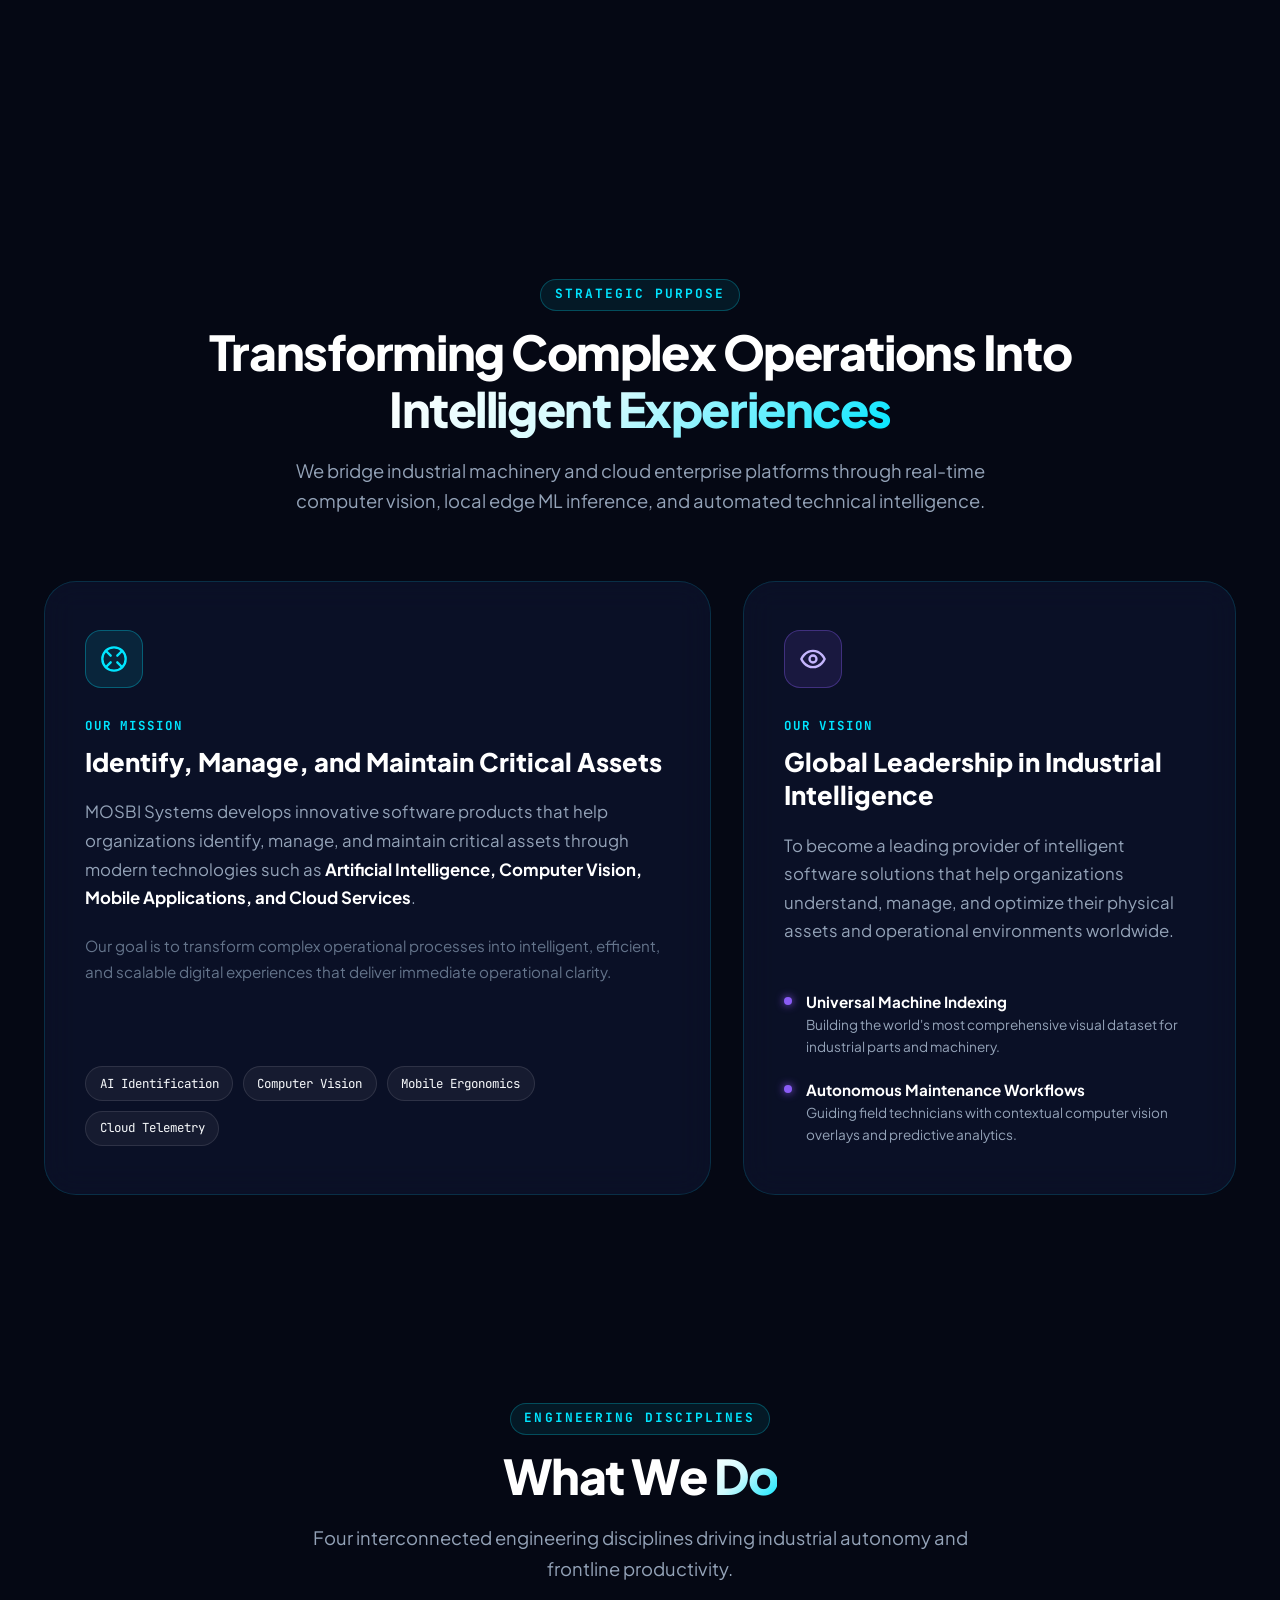
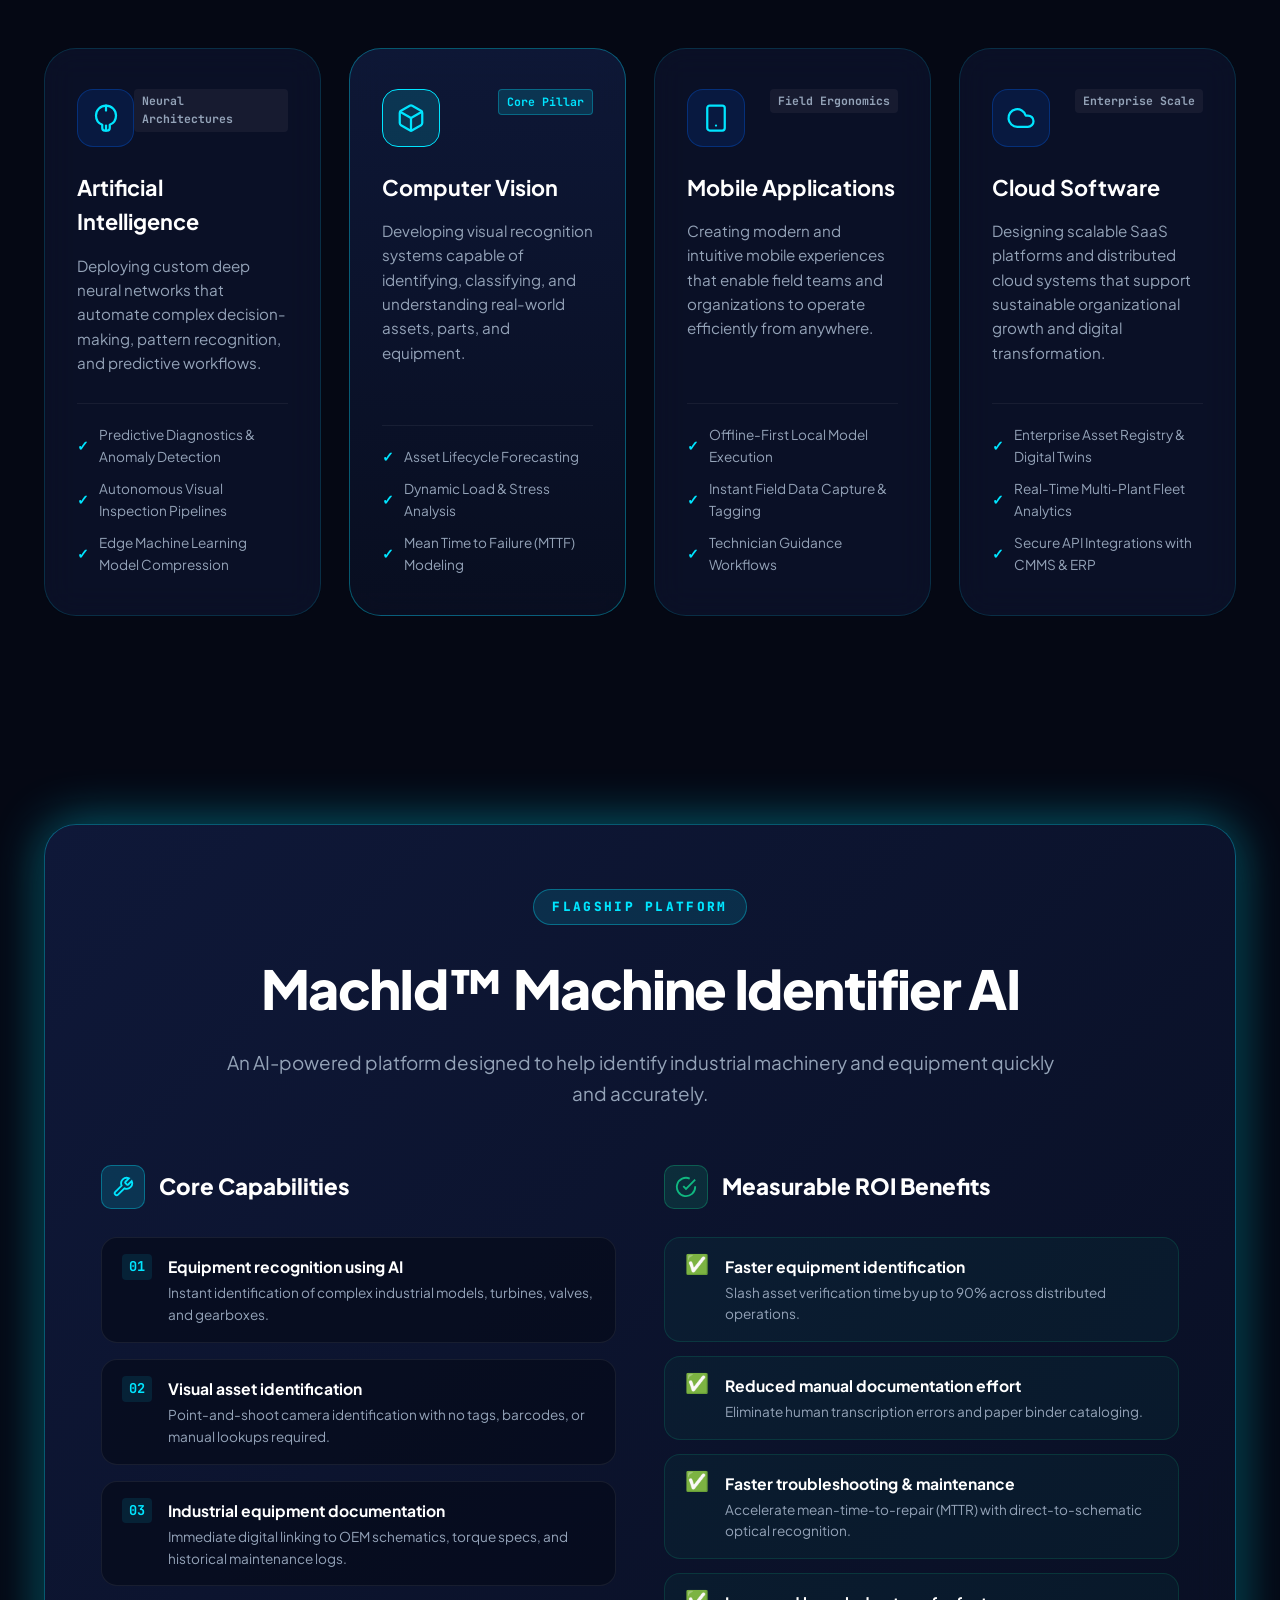
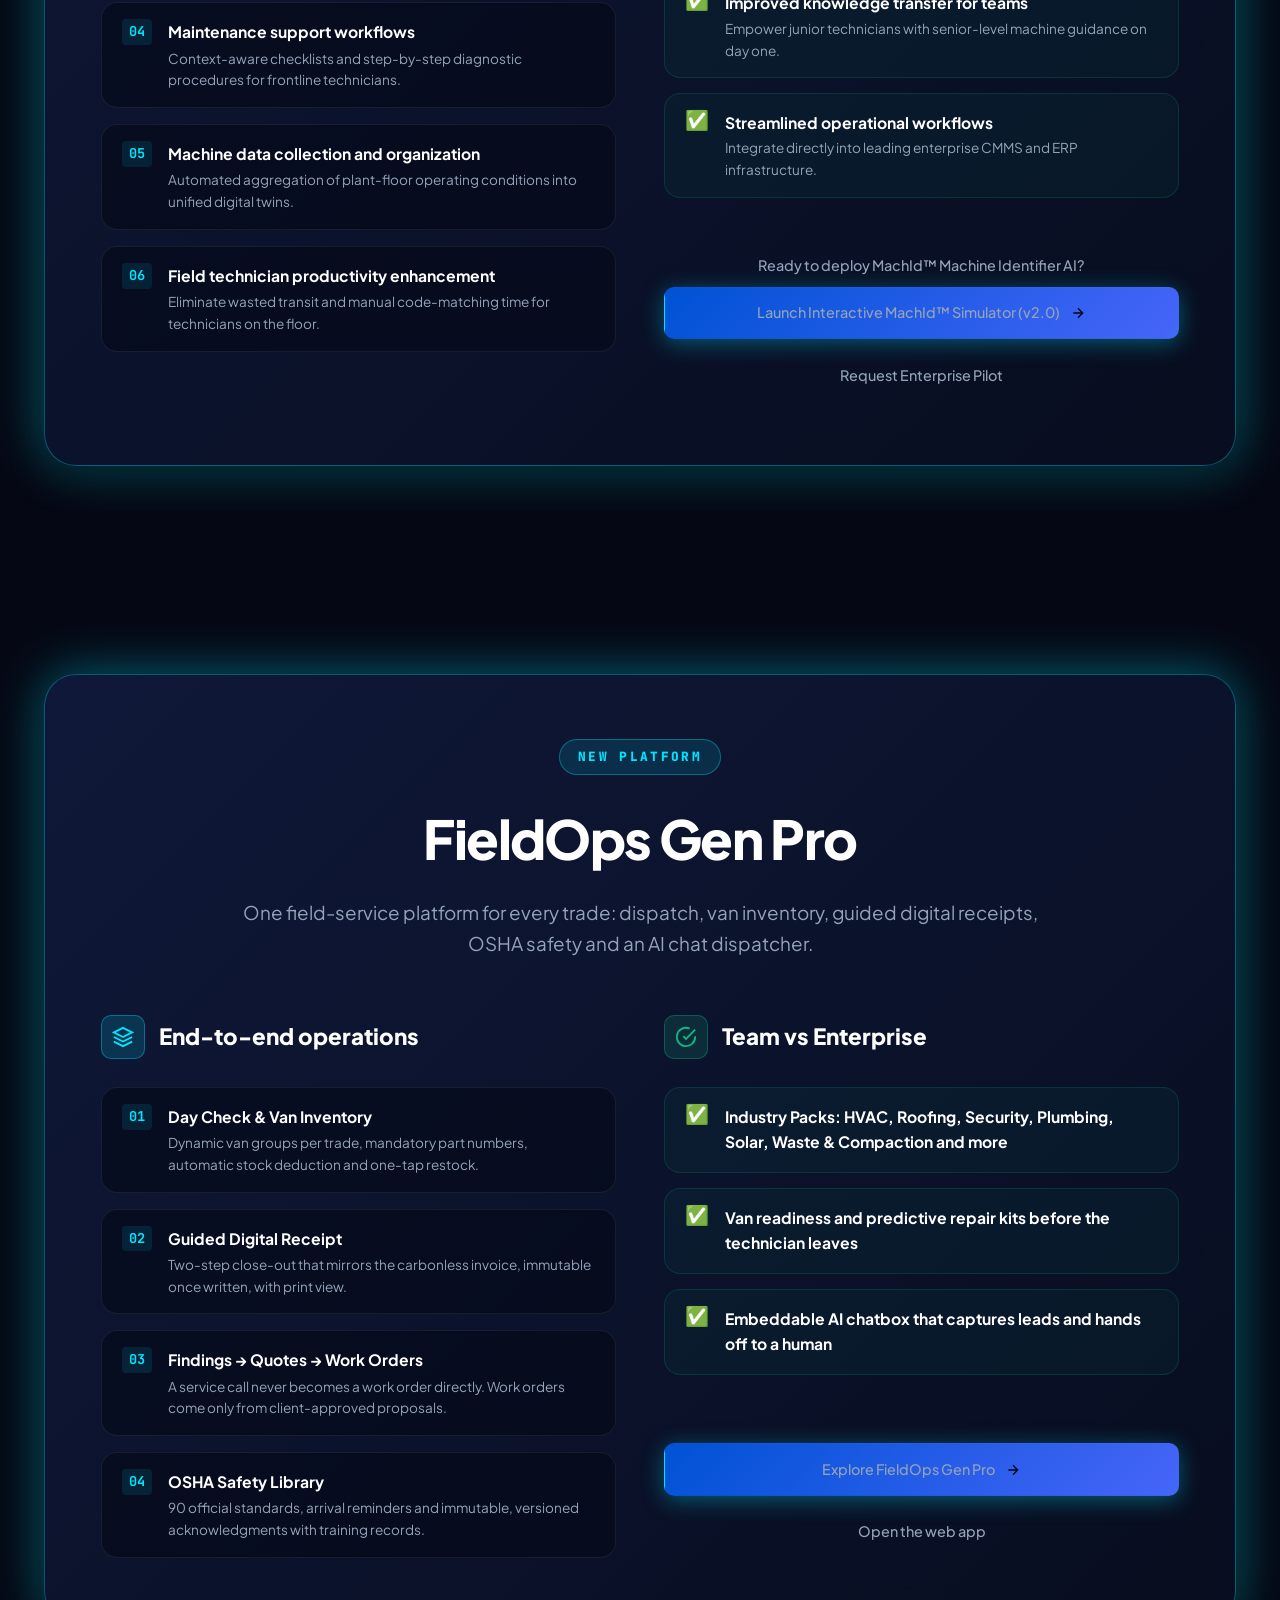
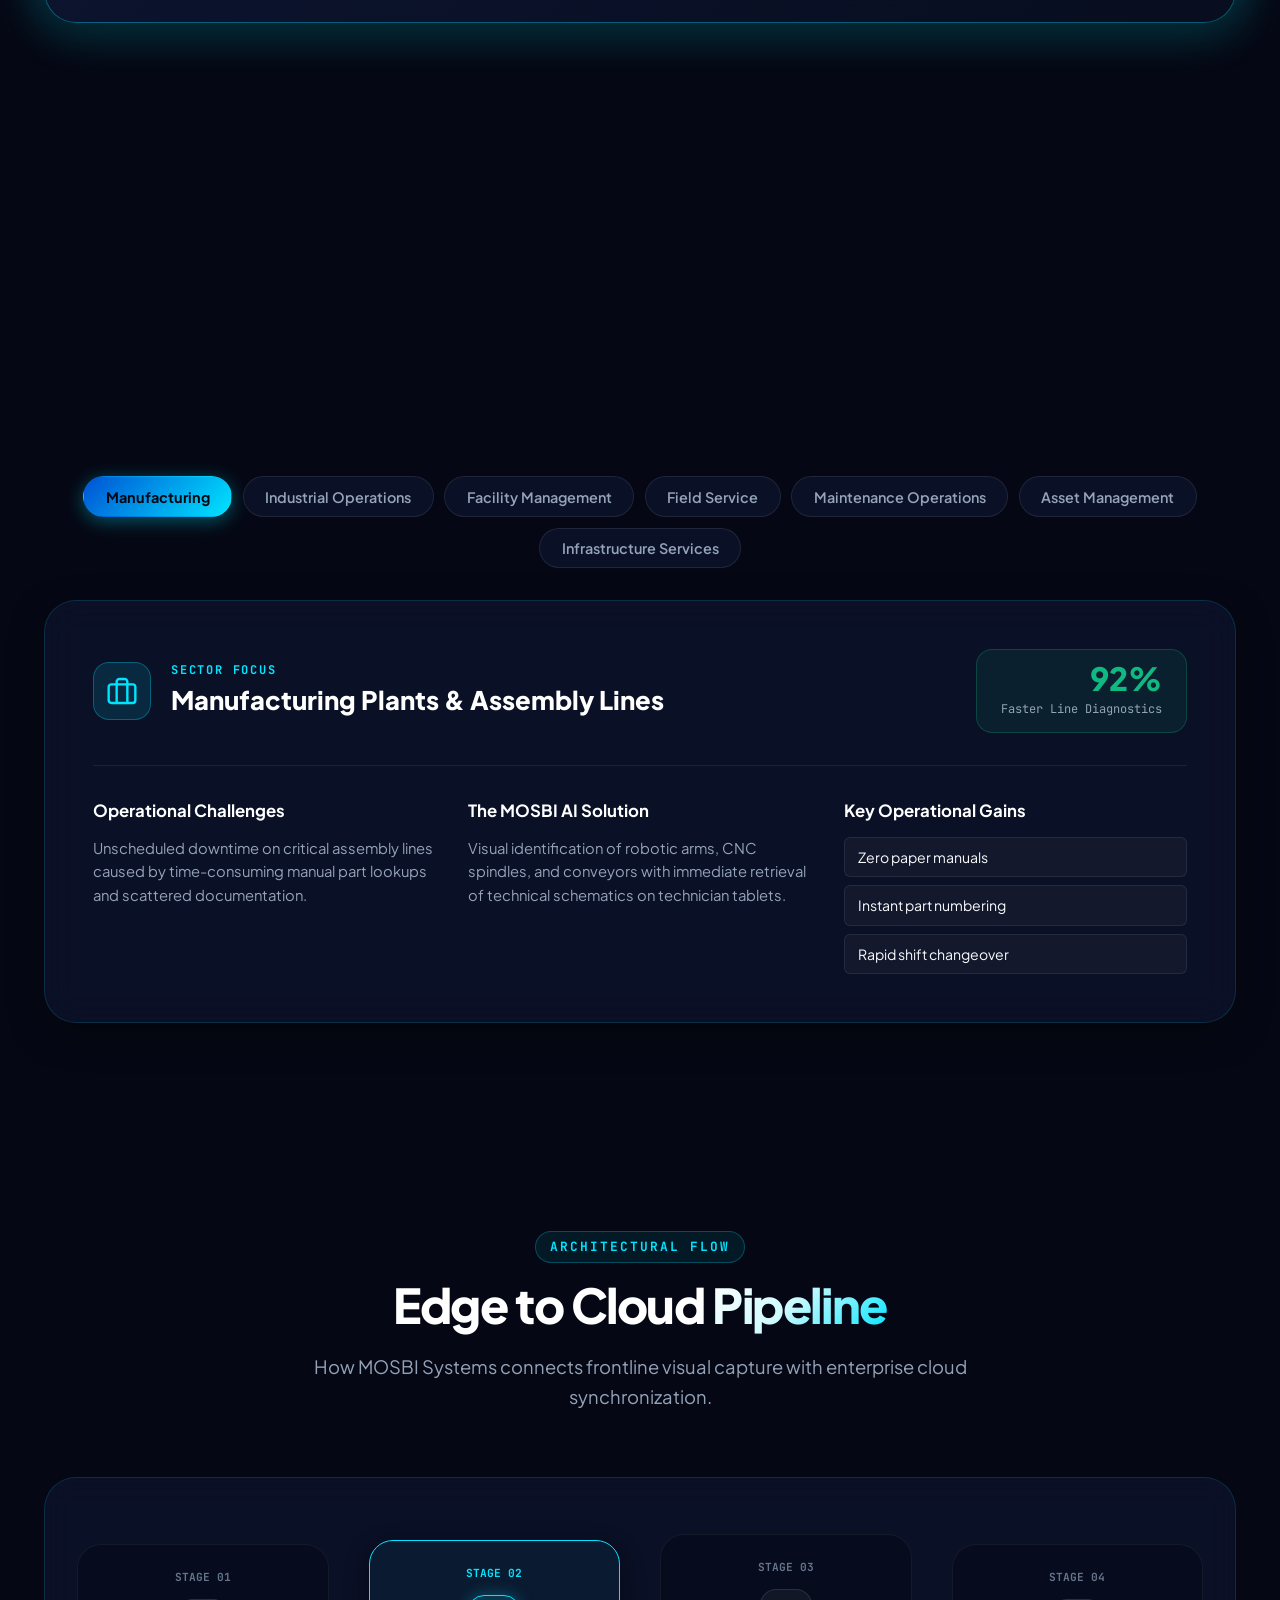
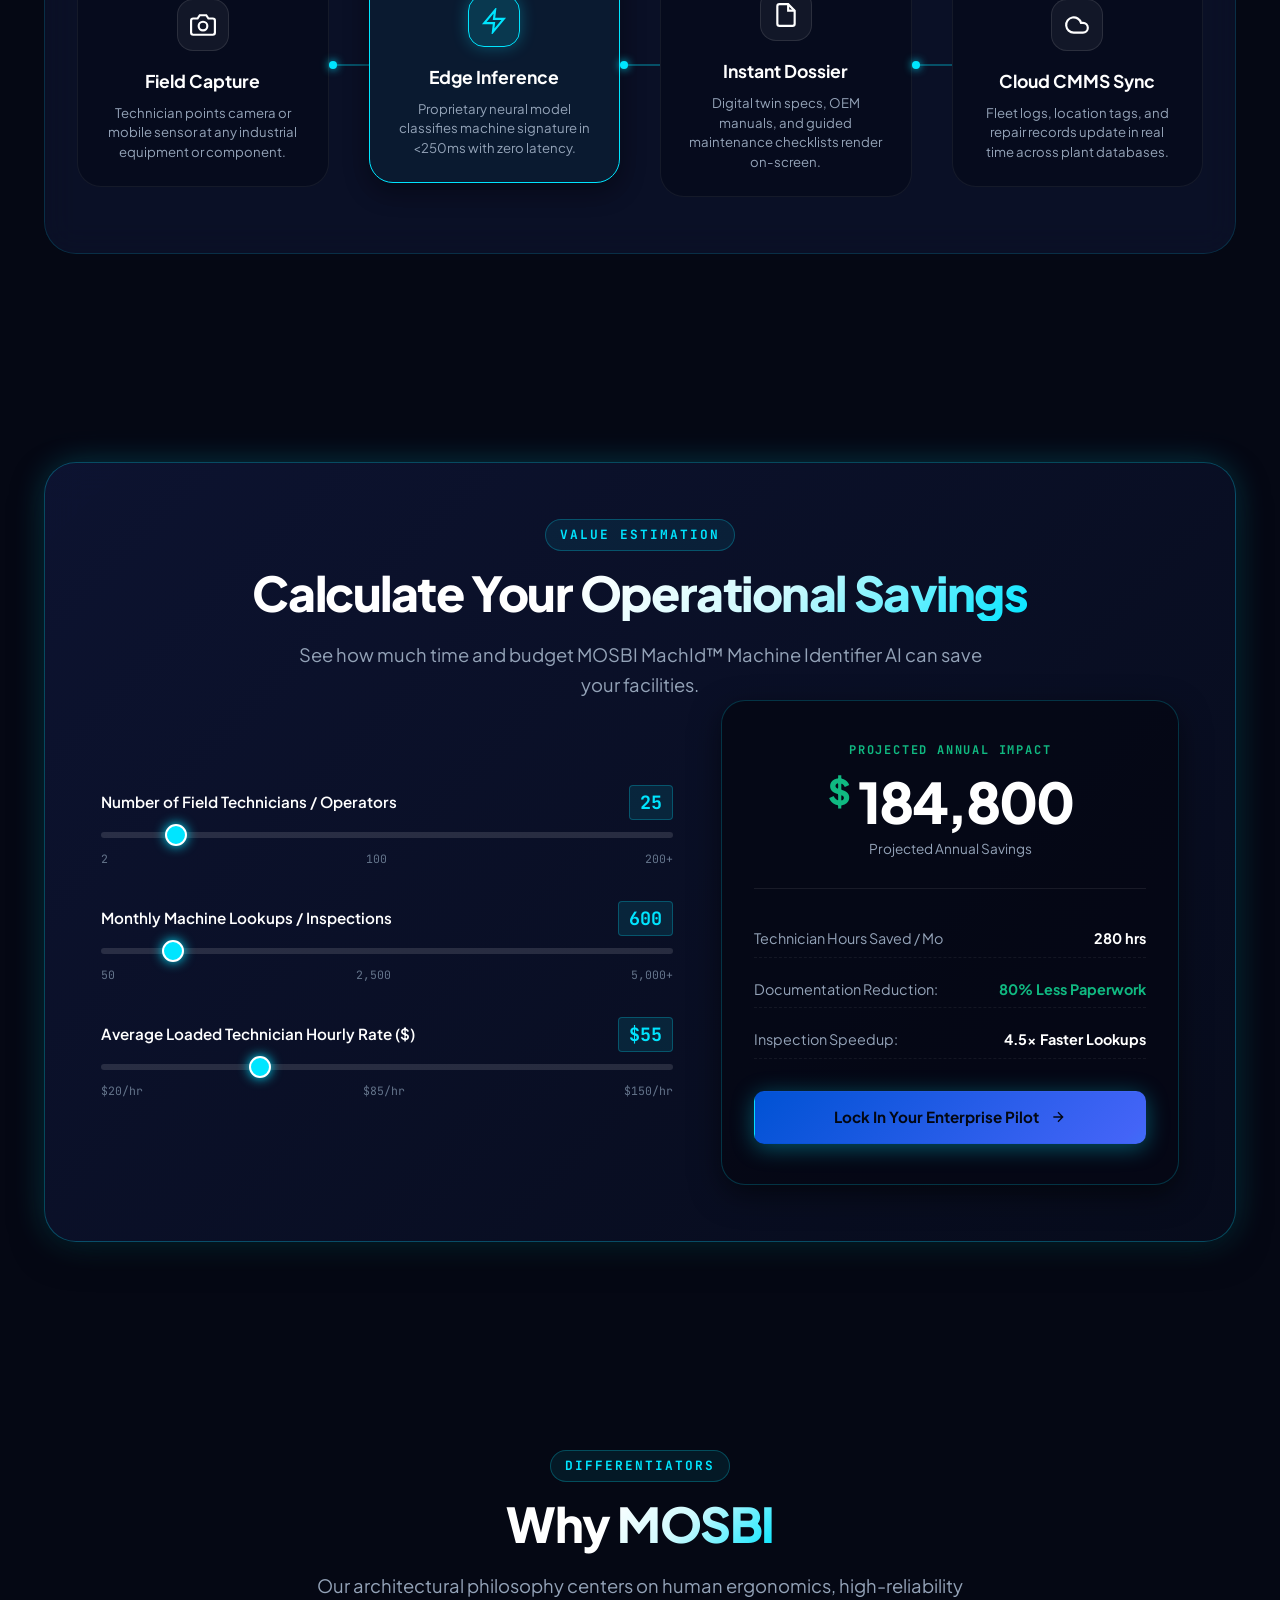
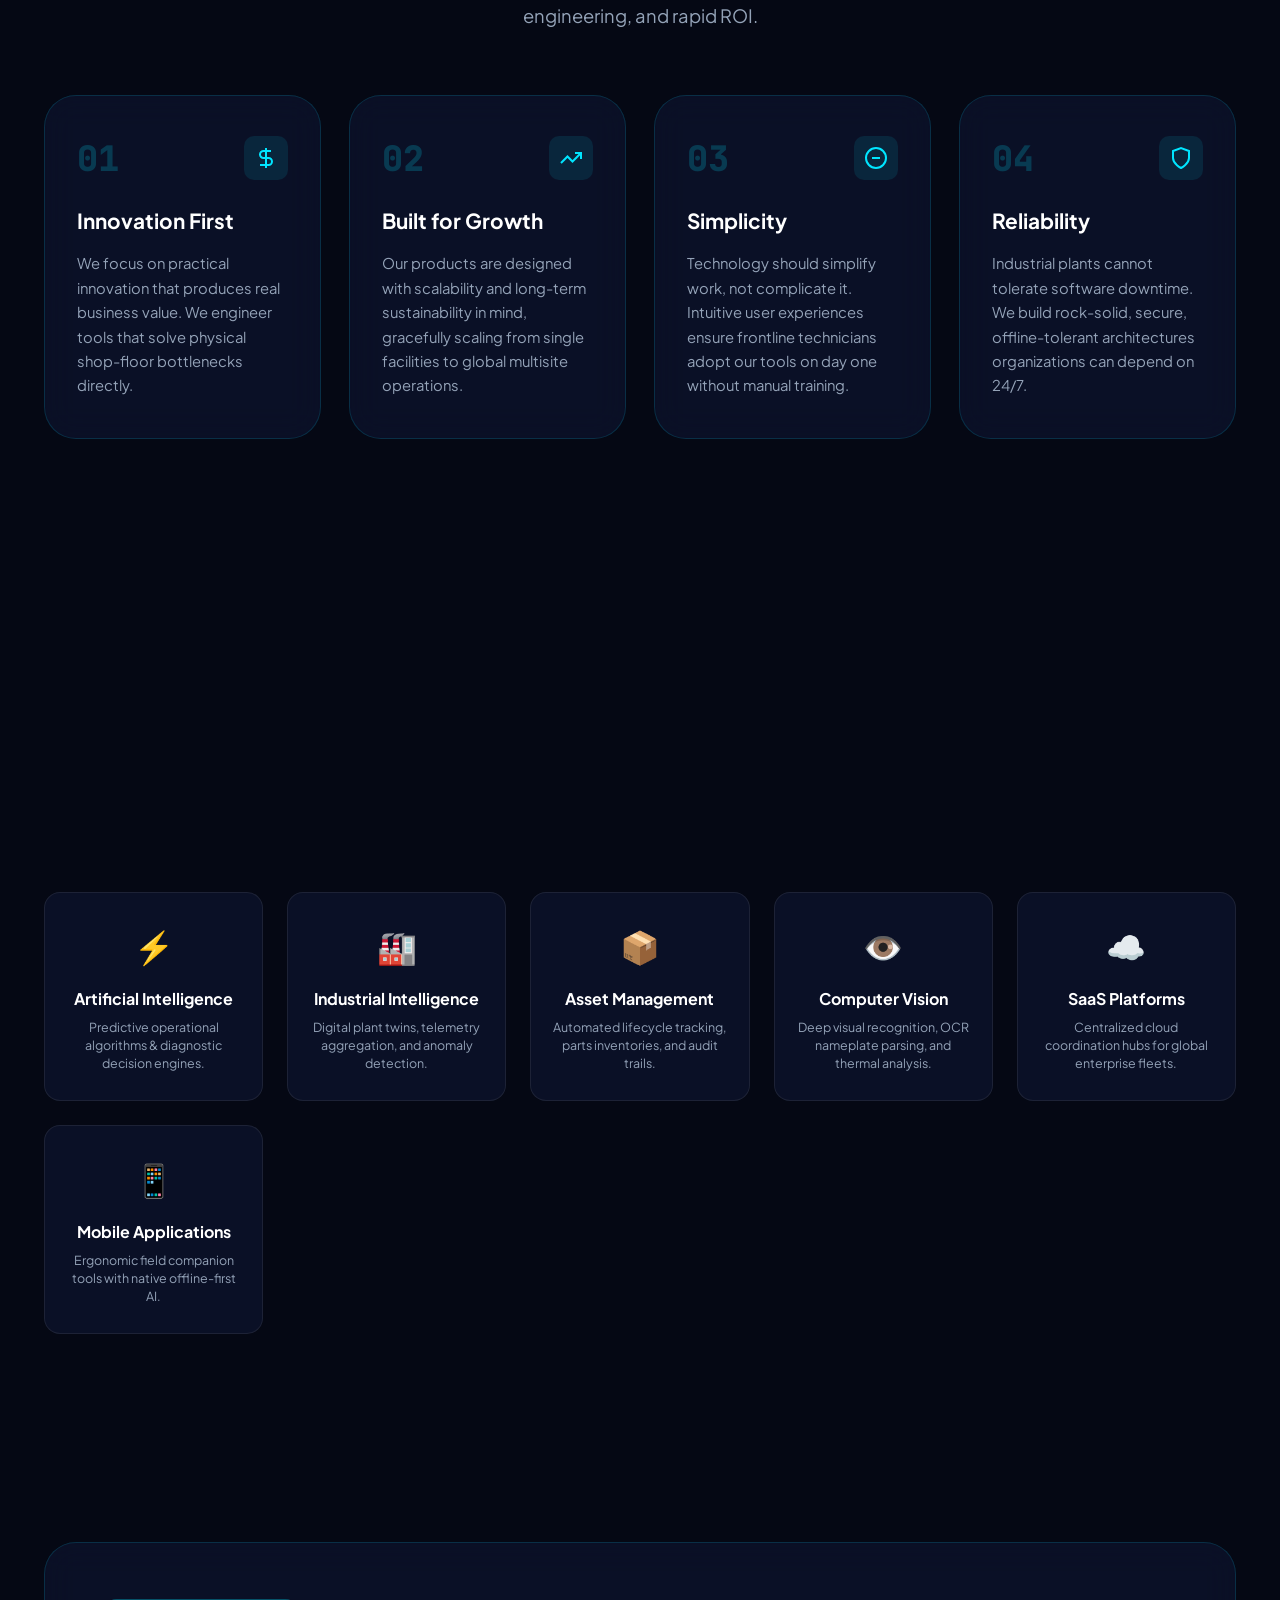
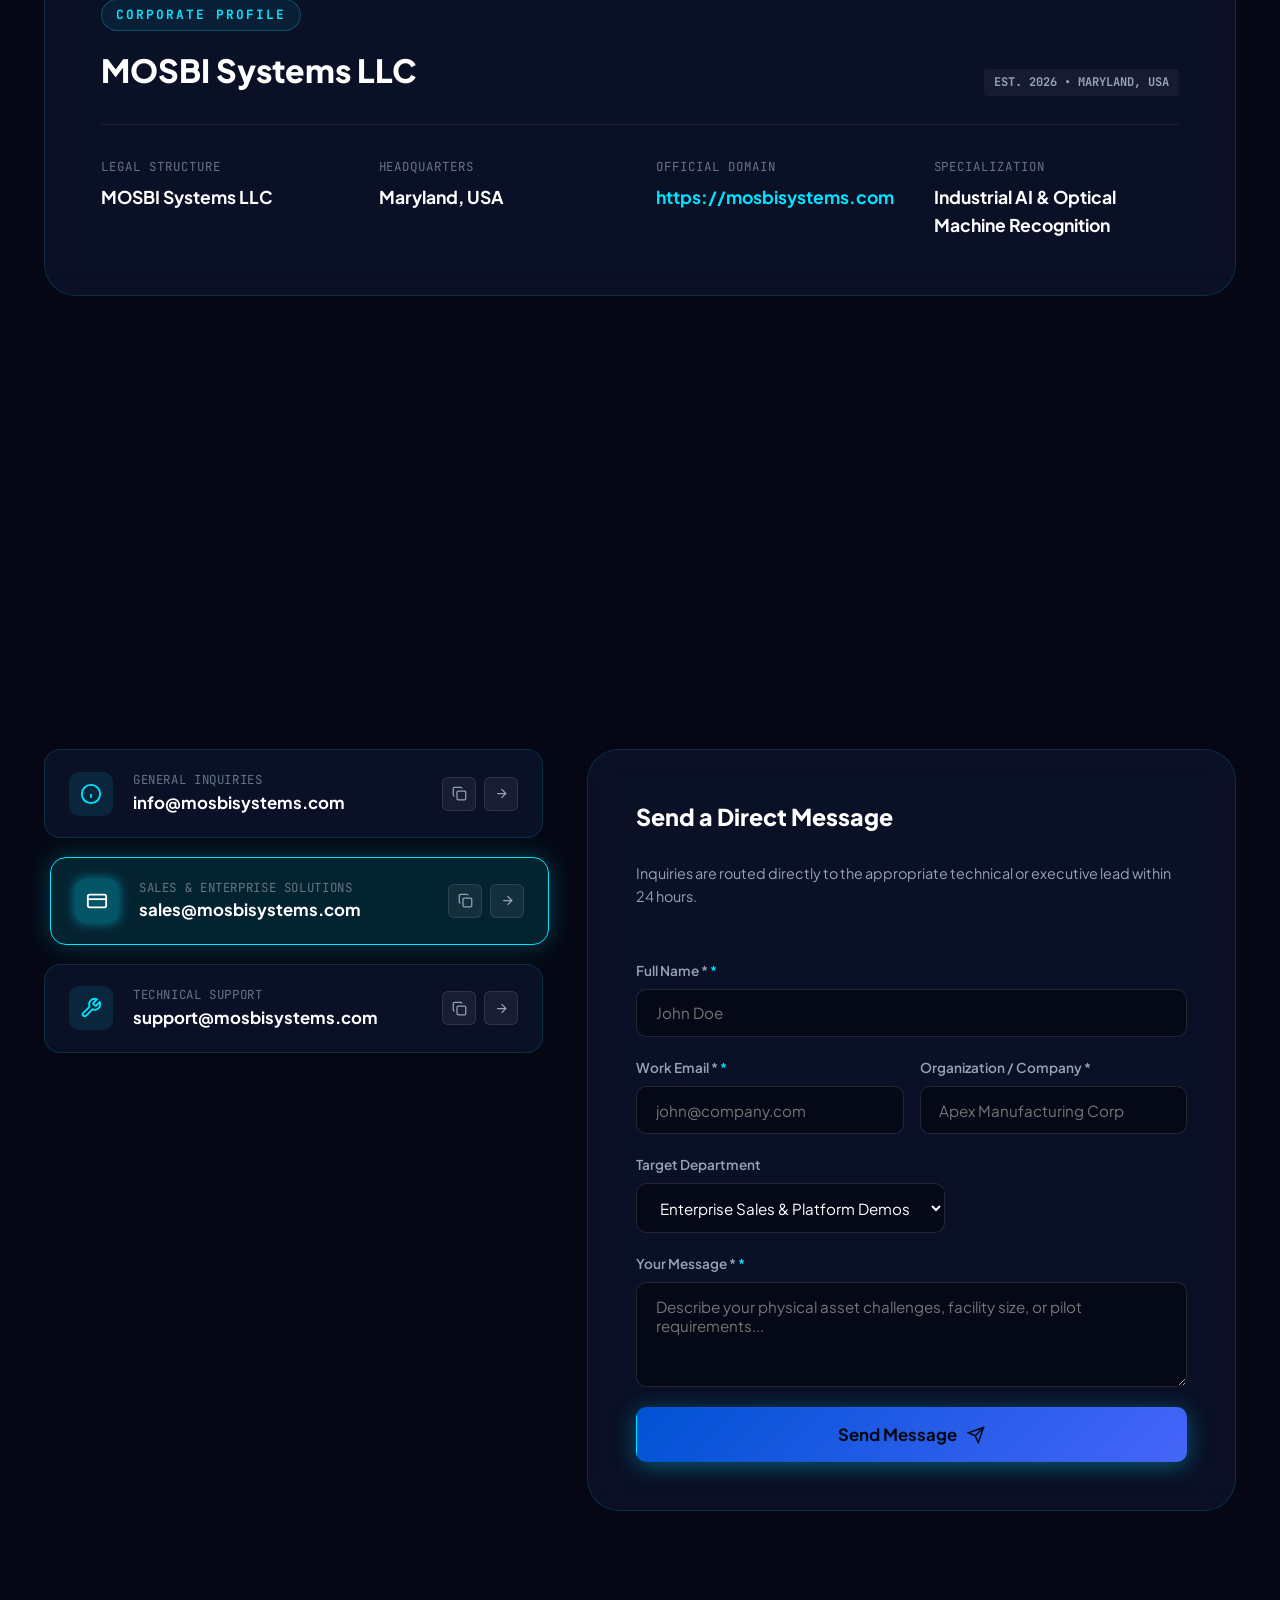
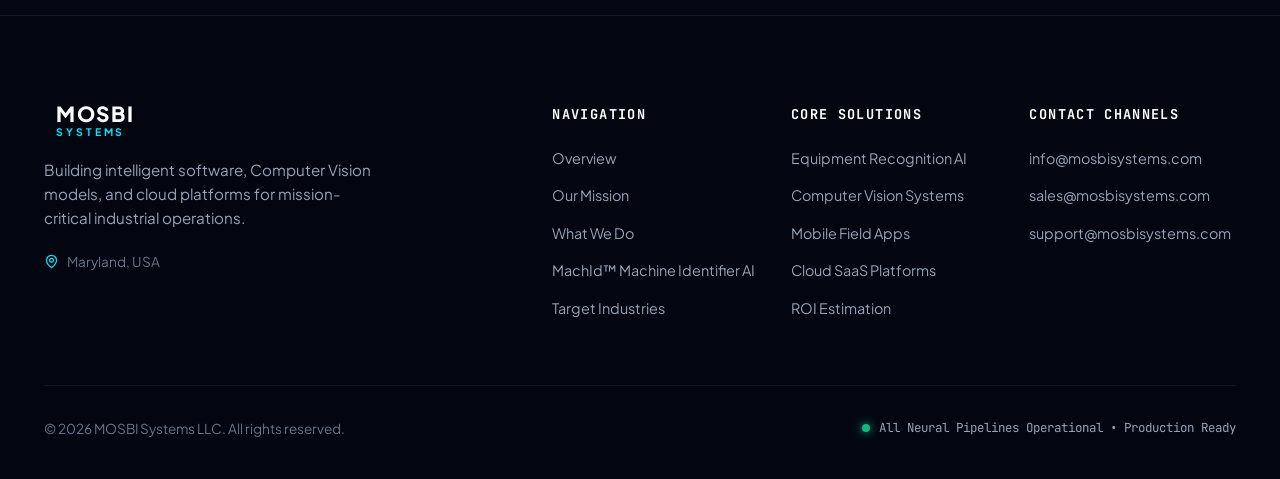
==== commit 4b905dc4: "feat(v0.9.0): MachId Machine Identifier AI rebrand and interactive v2.0 demo page (machid/)" ====
--- a/index.html
+++ b/index.html
@@ -5,7 +5,7 @@
   <meta name="viewport" content="width=device-width, initial-scale=1.0" />
   <title>MOSBI Systems | Intelligent Software for Industrial Operations</title>
   <meta name="description" content="MOSBI Systems builds next-generation Artificial Intelligence, Computer Vision, and Cloud software to identify, manage, and maintain mission-critical industrial assets." />
-  <meta name="keywords" content="MOSBI Systems, Industrial AI, Computer Vision, Machine Identifier AI, Asset Management, Maintenance Software, Industrial Operations" />
+  <meta name="keywords" content="MOSBI Systems, Industrial AI, Computer Vision, MachId™ Machine Identifier AI, MachId, Asset Management, Maintenance Software, Industrial Operations" />
   
   <!-- Open Graph / Social Meta -->
   <meta property="og:title" content="MOSBI Systems | Intelligent Software for Industrial Operations" />
@@ -98,7 +98,7 @@
         <ul class="nav-links">
           <li><a href="#mission" class="nav-item" data-i18n="nav.mission">Mission</a></li>
           <li><a href="#capabilities" class="nav-item" data-i18n="nav.capabilities">Capabilities</a></li>
-          <li><a href="#product" class="nav-item" data-i18n="nav.product">Machine Identifier AI™</a></li>
+          <li><a href="#product" class="nav-item" data-i18n="nav.product">MachId™ Machine Identifier AI</a></li>
           <li><a href="#fieldops" class="nav-item" data-i18n="nav.fieldops">FieldOps Gen Pro</a></li>
           <li><a href="#industries" class="nav-item" data-i18n="nav.industries">Industries</a></li>
           <li><a href="#architecture" class="nav-item" data-i18n="nav.architecture">Architecture</a></li>
@@ -173,8 +173,8 @@
 
         <!-- CTAs -->
         <div class="hero-cta-wrapper reveal">
-          <a href="#product" class="btn btn-primary btn-glow">
-            <span data-i18n="hero.cta_explore">Explore Machine Identifier AI™</span>
+          <a href="machid/index.html" class="btn btn-primary btn-glow">
+            <span data-i18n="hero.cta_explore">Explore MachId™ Machine Identifier AI</span>
             <svg width="18" height="18" viewBox="0 0 24 24" fill="none" stroke="currentColor" stroke-width="2.2" stroke-linecap="round" stroke-linejoin="round"><path d="M5 12h14M12 5l7 7-7 7"/></svg>
           </a>
           <a href="#contact" class="btn btn-secondary">
@@ -198,7 +198,7 @@
               </div>
               <div class="console-title">
                 <span class="tech-tag">GEMINI MULTIMODAL AI</span>
-                <span><span data-i18n="hero.sim_title">Machine Identifier AI™ • Identificación Forense Multimodal</span></span>
+                <span><span data-i18n="hero.sim_title">MachId™ Machine Identifier AI • Identificación Forense Multimodal</span></span>
               </div>
               <div class="console-engine-status">
                 <span class="status-indicator-active"></span>
@@ -612,7 +612,7 @@
         <div class="flagship-panel reveal">
           <div class="flagship-top">
             <div class="flagship-badge" data-i18n="prod.badge">FLAGSHIP PLATFORM</div>
-            <h2 class="flagship-heading"><span data-i18n="prod.title">Machine Identifier AI™</span></h2>
+            <h2 class="flagship-heading"><a href="machid/index.html" style="color:inherit;text-decoration:none;"><span data-i18n="prod.title">MachId™ Machine Identifier AI</span></a></h2>
             <p class="flagship-sub">
               <span data-i18n="prod.sub">An AI-powered platform designed to help identify industrial machinery and equipment quickly and accurately.</span>
             </p>
@@ -731,11 +731,14 @@
               </div>
 
               <div class="benefits-cta-box">
-                <div class="cta-callout">
-                  <span data-i18n="prod.cta_ready">Ready to deploy Machine Identifier AI™?</span>
-                  <a href="#contact" class="btn btn-primary btn-block">
+                <div class="cta-callout" style="display:flex;flex-direction:column;gap:10px;">
+                  <span data-i18n="prod.cta_ready">Ready to deploy MachId™ Machine Identifier AI?</span>
+                  <a href="machid/index.html" class="btn btn-primary btn-block">
+                    <span data-i18n="prod.cta_interactive">Launch Interactive MachId™ Simulator (v2.0)</span>
+                    <svg width="16" height="16" viewBox="0 0 24 24" fill="none" stroke="currentColor" stroke-width="2"><path d="M5 12h14M12 5l7 7-7 7"/></svg>
+                  </a>
+                  <a href="#contact" class="btn btn-outline btn-block">
                     <span data-i18n="prod.cta_btn">Request Enterprise Pilot</span>
-                    <svg width="16" height="16" viewBox="0 0 24 24" fill="none" stroke="currentColor" stroke-width="2"><path d="M5 12h14M12 5l7 7-7 7"/></svg>
                   </a>
                 </div>
               </div>
@@ -985,7 +988,7 @@
             <span class="sub-badge" data-i18n="roi.subbadge">Value Estimation</span>
             <h2 class="section-heading"><span data-i18n="roi.heading_pre">Calculate Your</span> <span class="gradient-shimmer" data-i18n="roi.heading_highlight">Operational Savings</span></h2>
             <p class="section-lead">
-              <span data-i18n="roi.lead">See how much time and budget MOSBI Machine Identifier AI™ can save your facilities.</span>
+              <span data-i18n="roi.lead">See how much time and budget MOSBI MachId™ Machine Identifier AI can save your facilities.</span>
             </p>
           </div>
 
@@ -1391,7 +1394,7 @@
                   </svg>
                 </div>
                 <div class="pdf-brand-text-col">
-                  <span class="pdf-app-name">MACHINE IDENTIFIER AI™</span>
+                  <span class="pdf-app-name">MachId™ MACHINE IDENTIFIER AI</span>
                   <span class="pdf-report-type">REPORTE TÉCNICO FORENSE DE ACTIVO INDUSTRIAL (10 SECCIONES)</span>
                 </div>
               </div>
@@ -1515,7 +1518,7 @@
           <div class="pdf-sec pdf-footer-sec">
             <h4 class="pdf-sec-title">10. CERTIFICADO DE CONFORMIDAD Y DESCARGO LEGAL</h4>
             <div class="pdf-legal-text">
-              <strong>DESCARGO LEGAL Y CONFORMIDAD:</strong> Este documento fue generado automáticamente por Machine Identifier AI™ (v1.0.0). Las especificaciones nominales proceden de catálogos oficiales cruzados mediante IA multimodal y búsqueda web en tiempo real. No sustituye la verificación física de ingeniería en caso de modificaciones post-fabricación.
+              <strong>DESCARGO LEGAL Y CONFORMIDAD:</strong> Este documento fue generado automáticamente por MachId™ Machine Identifier AI (v1.0.0). Las especificaciones nominales proceden de catálogos oficiales cruzados mediante IA multimodal y búsqueda web en tiempo real. No sustituye la verificación física de ingeniería en caso de modificaciones post-fabricación.
             </div>
             <div class="pdf-watermark-row">
               <span>MOSBI SYSTEMS INC. · FIELD OPERATIONS & ARTIFICIAL INTELLIGENCE DIVISION</span>
@@ -1567,7 +1570,7 @@
               <li><a href="#hero" data-i18n="footer.link_overview">Overview</a></li>
               <li><a href="#mission" data-i18n="footer.link_mission">Our Mission</a></li>
               <li><a href="#capabilities" data-i18n="footer.link_capabilities">What We Do</a></li>
-              <li><a href="#product" data-i18n="nav.product">Machine Identifier AI™</a></li>
+              <li><a href="#product" data-i18n="nav.product">MachId™ Machine Identifier AI</a></li>
               <li><a href="#industries" data-i18n="footer.link_industries">Target Industries</a></li>
             </ul>
           </div>
@@ -1607,8 +1610,8 @@
   </footer>
 
   <!-- Interactive JavaScript -->
-  <script src="assets/js/translations.js?v=6"></script>
-  <script src="assets/js/main.js?v=11"></script>
+  <script src="assets/js/translations.js?v=8"></script>
+  <script src="assets/js/main.js?v=12"></script>
 </body>
 </html>
 
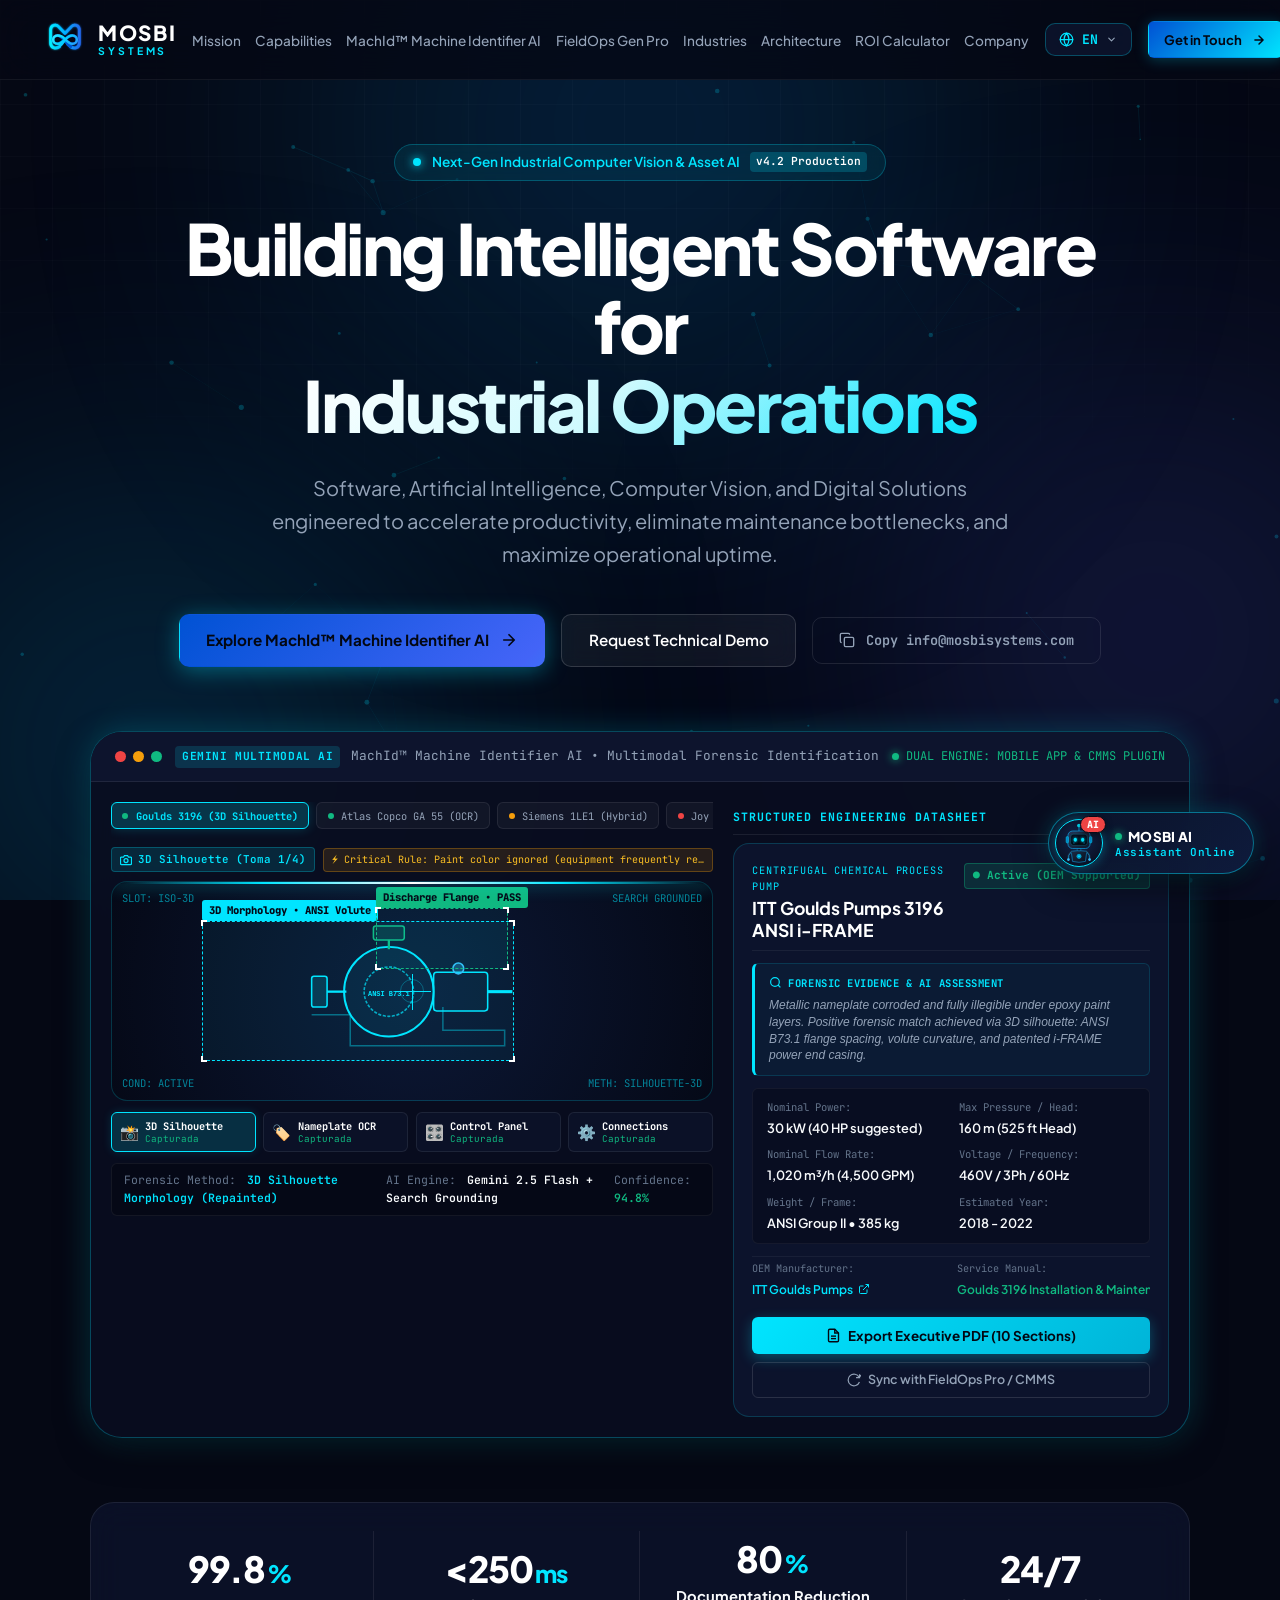
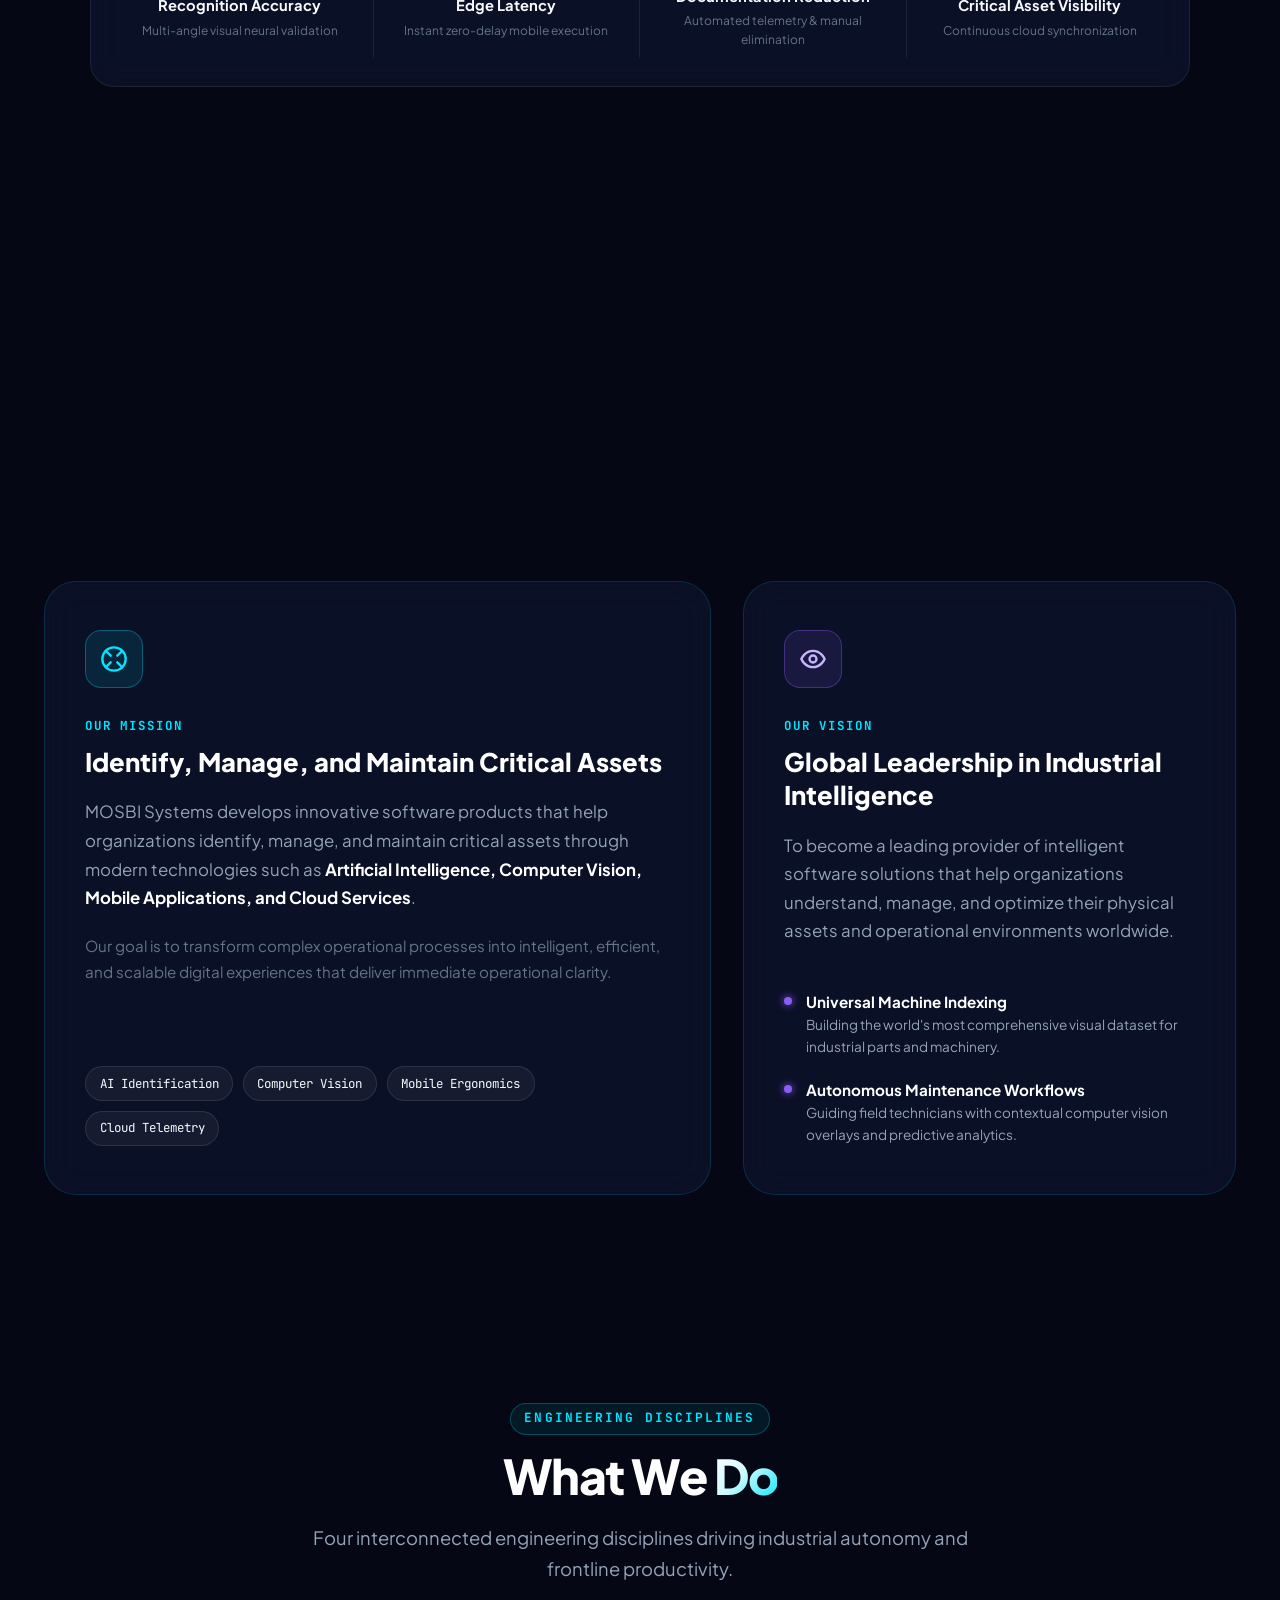
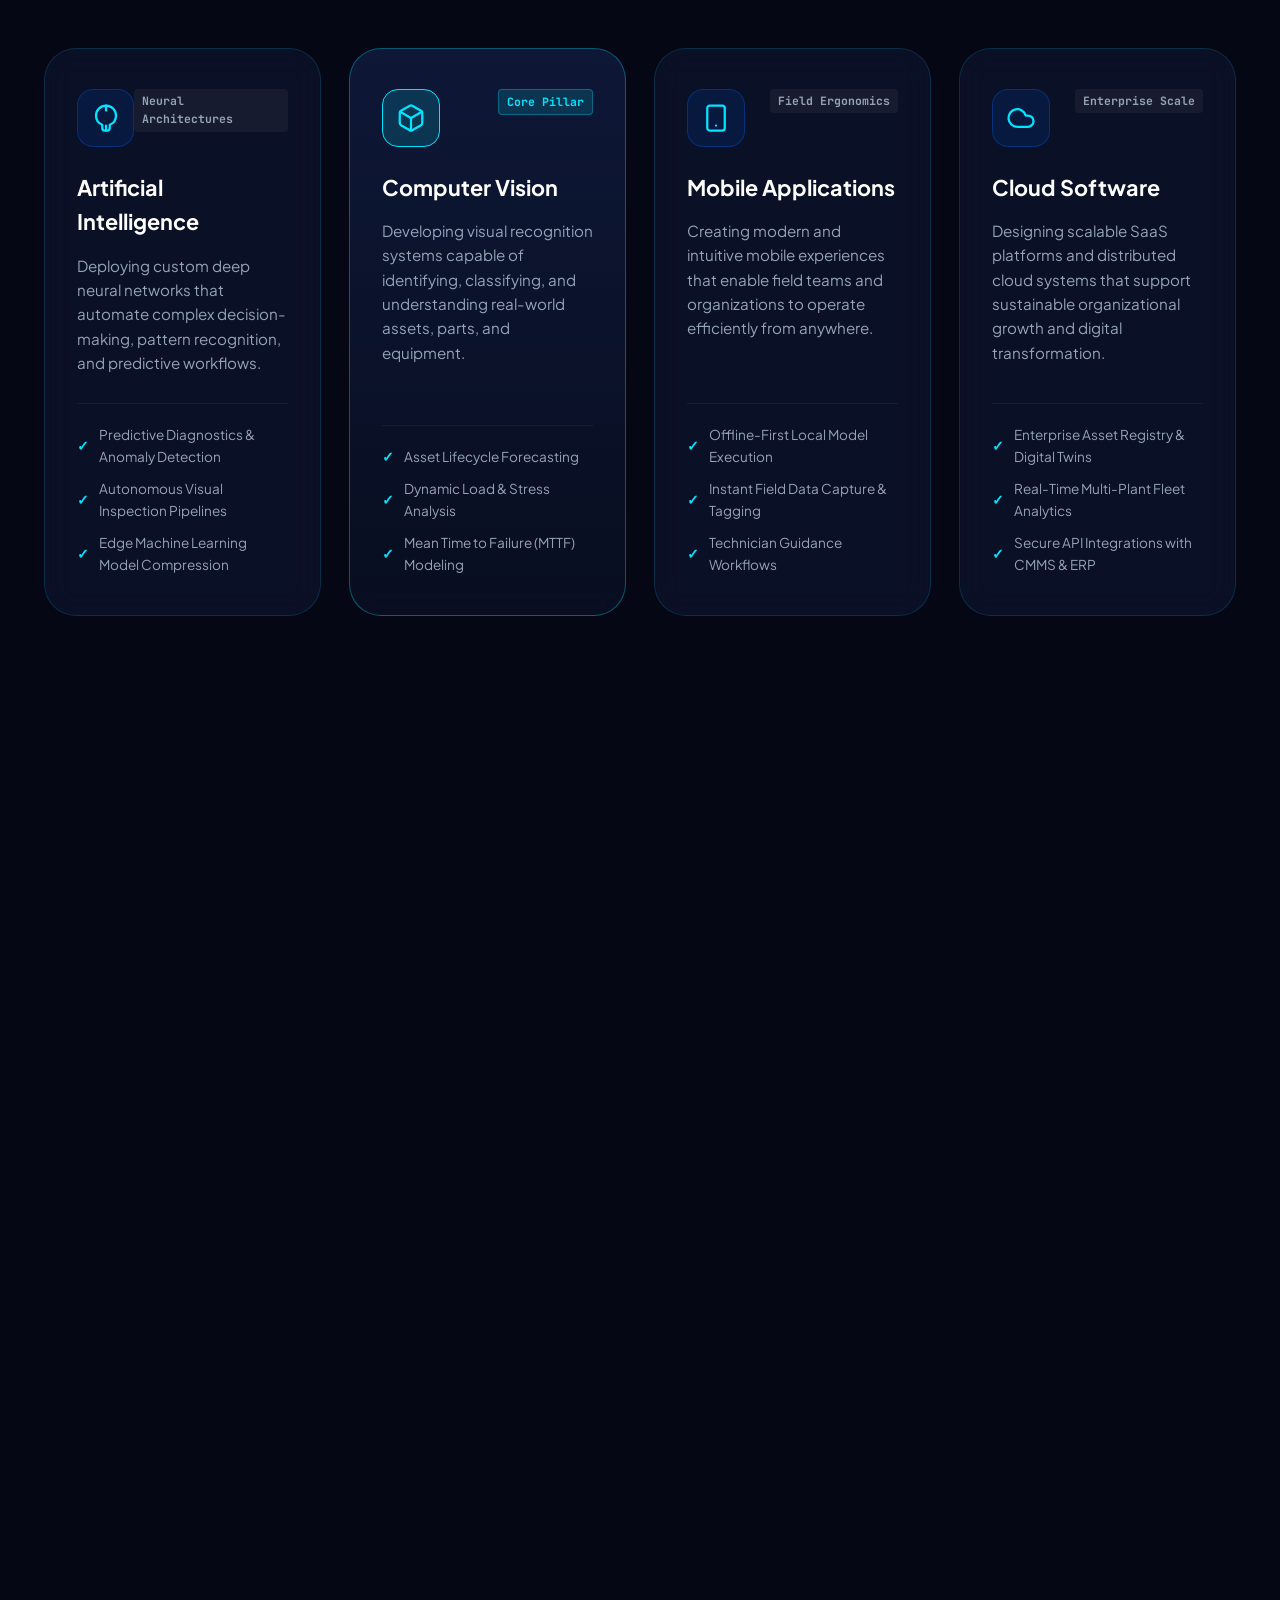
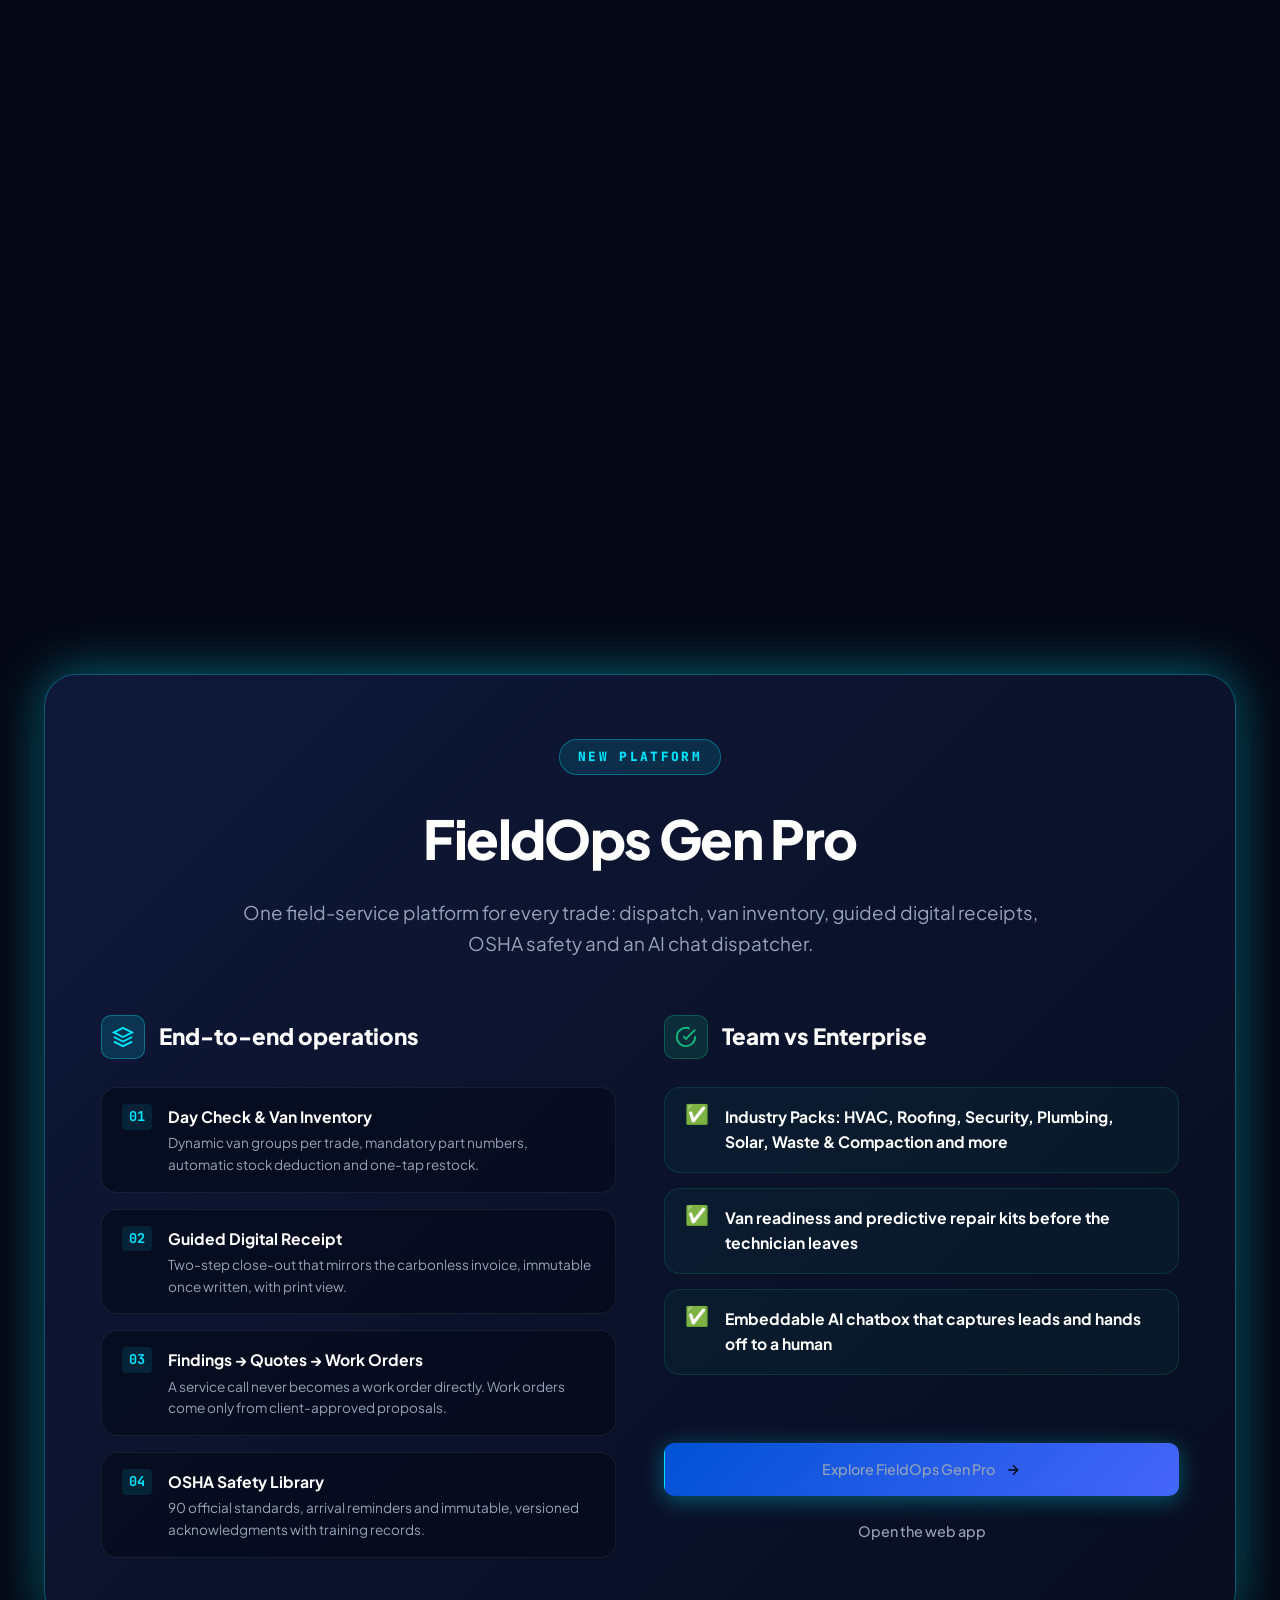
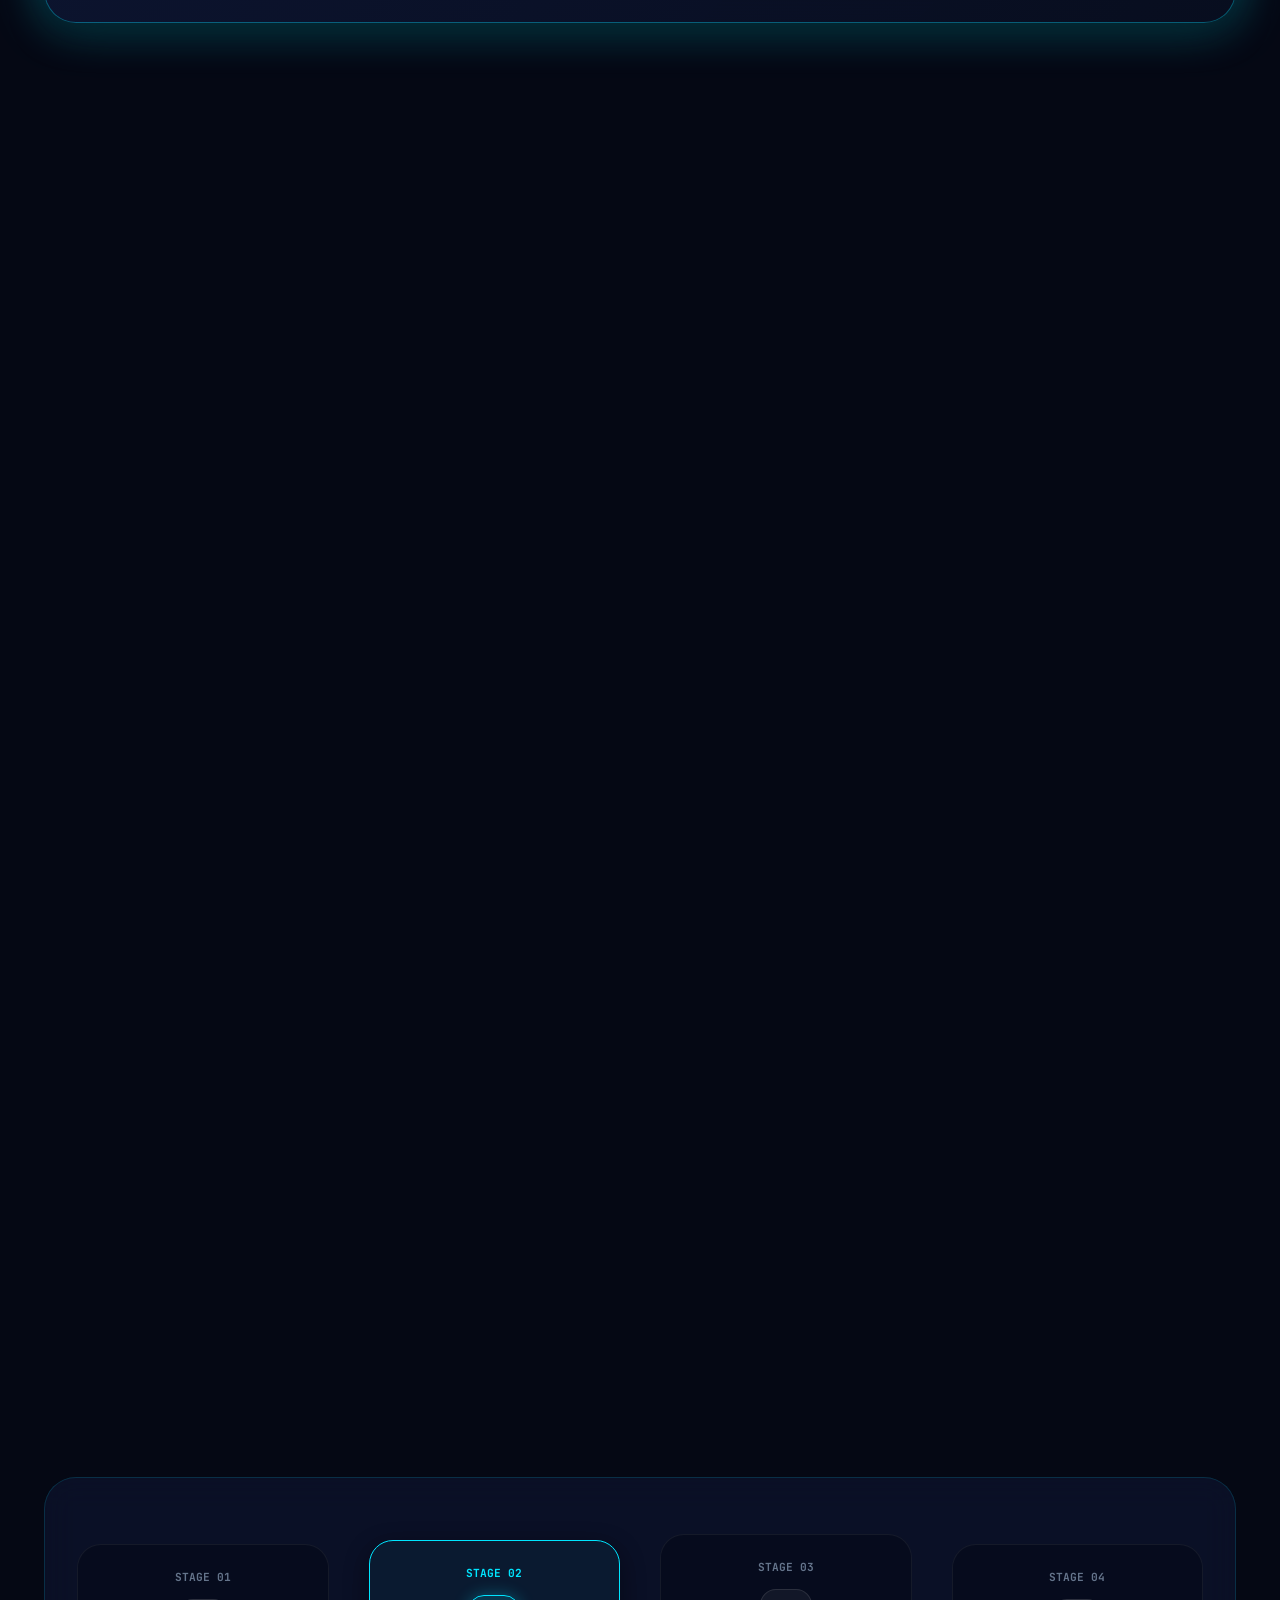
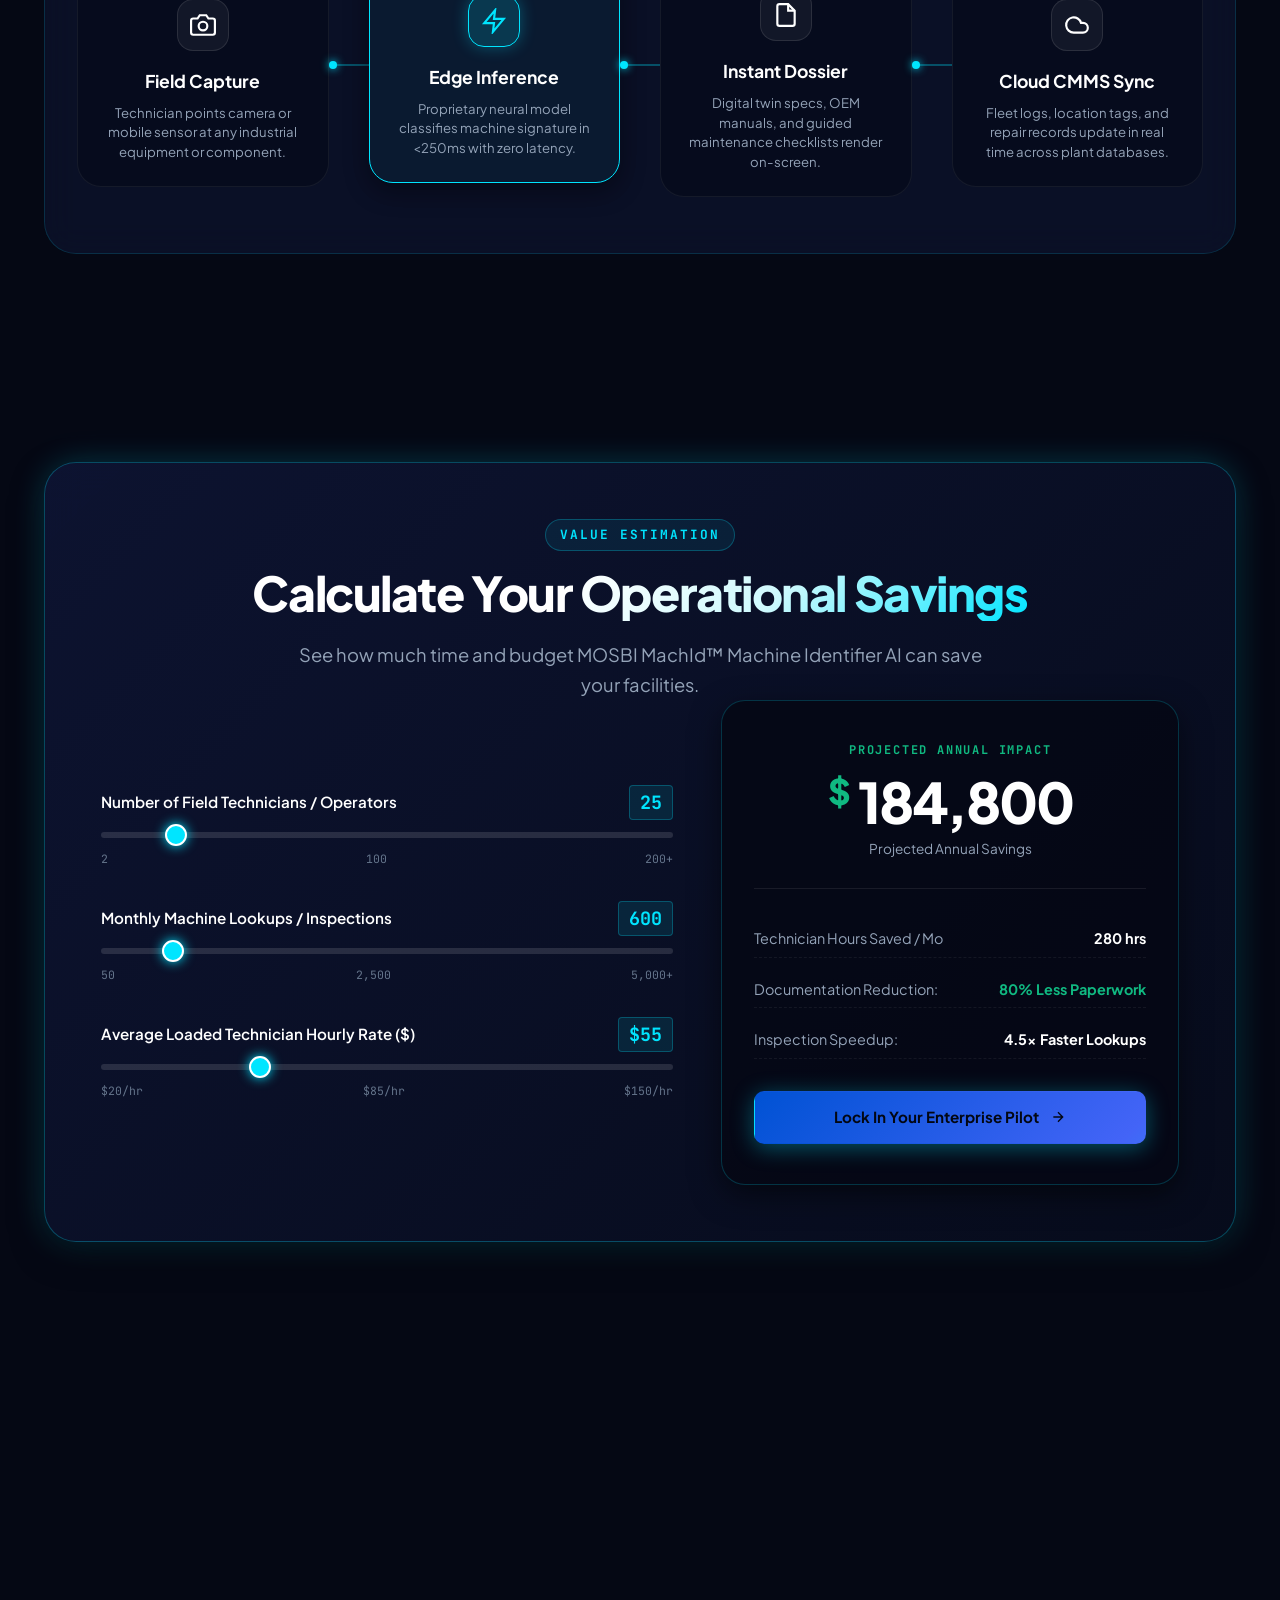
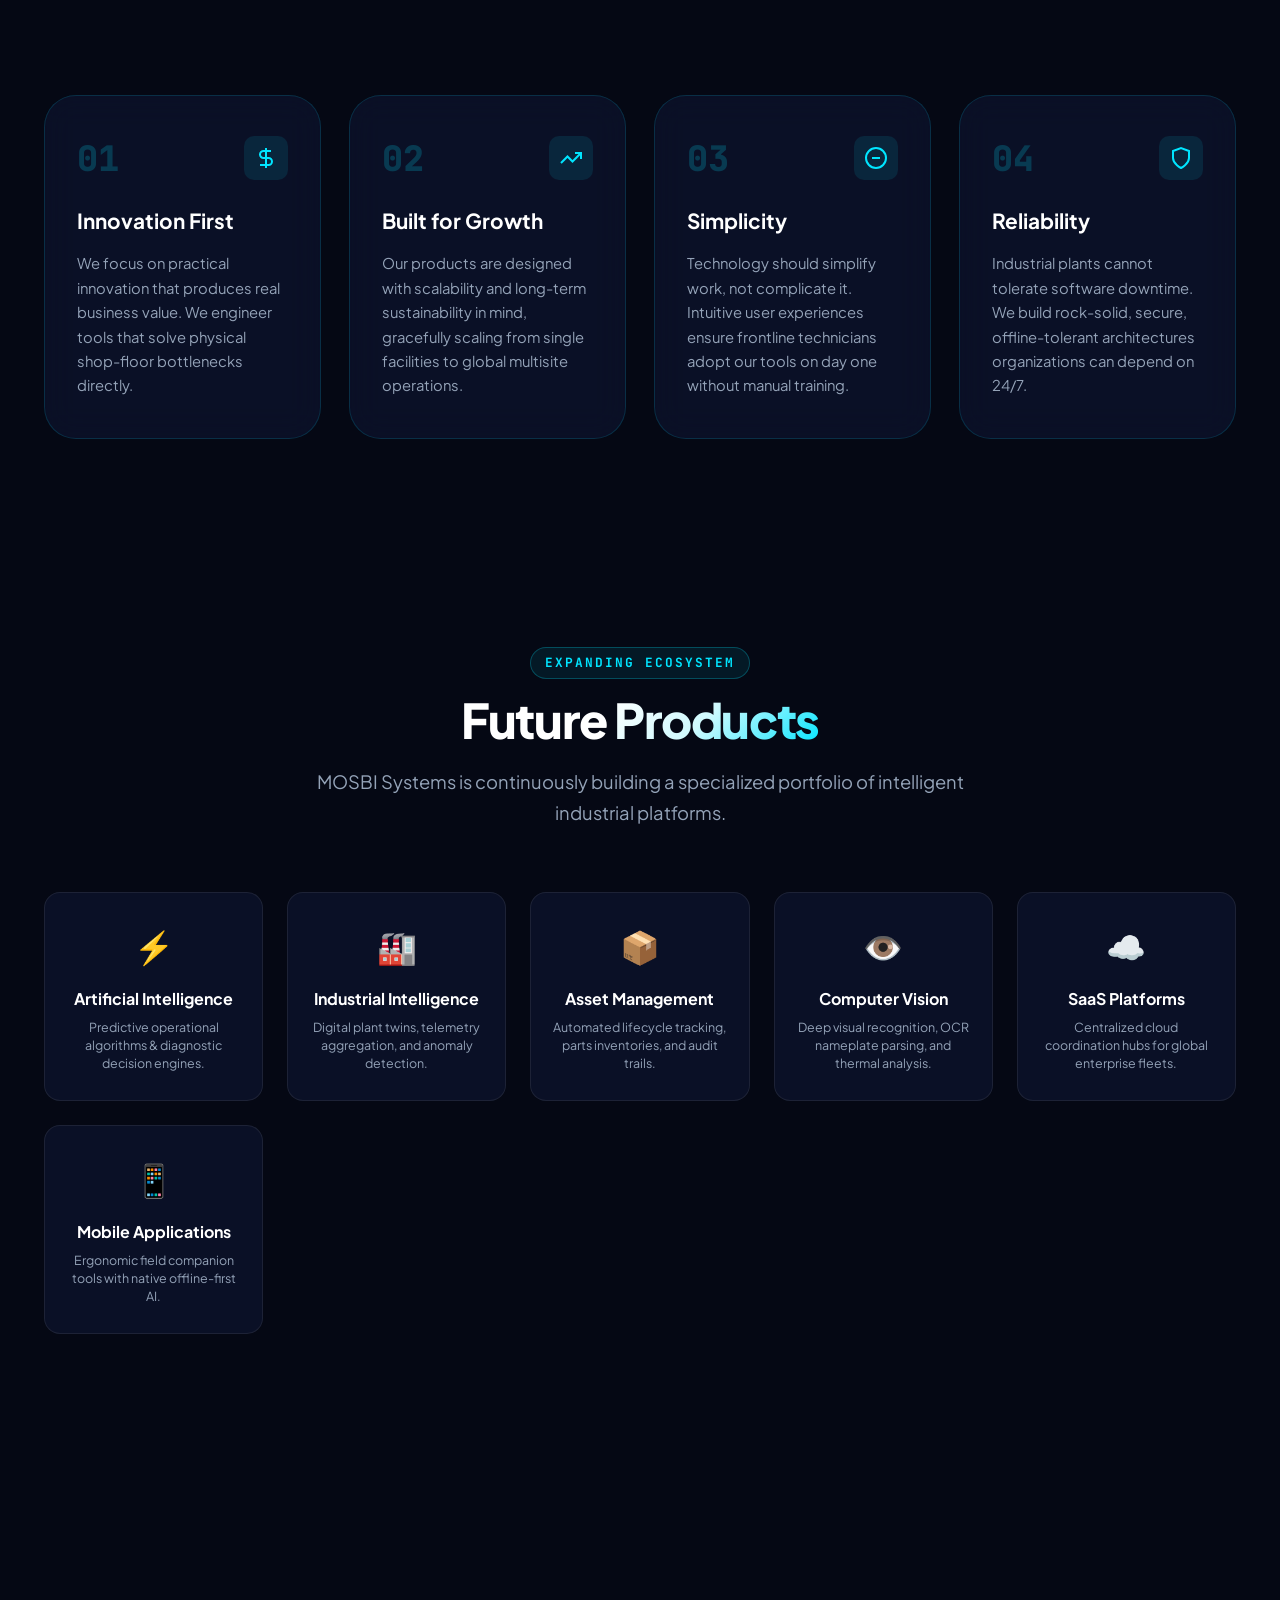
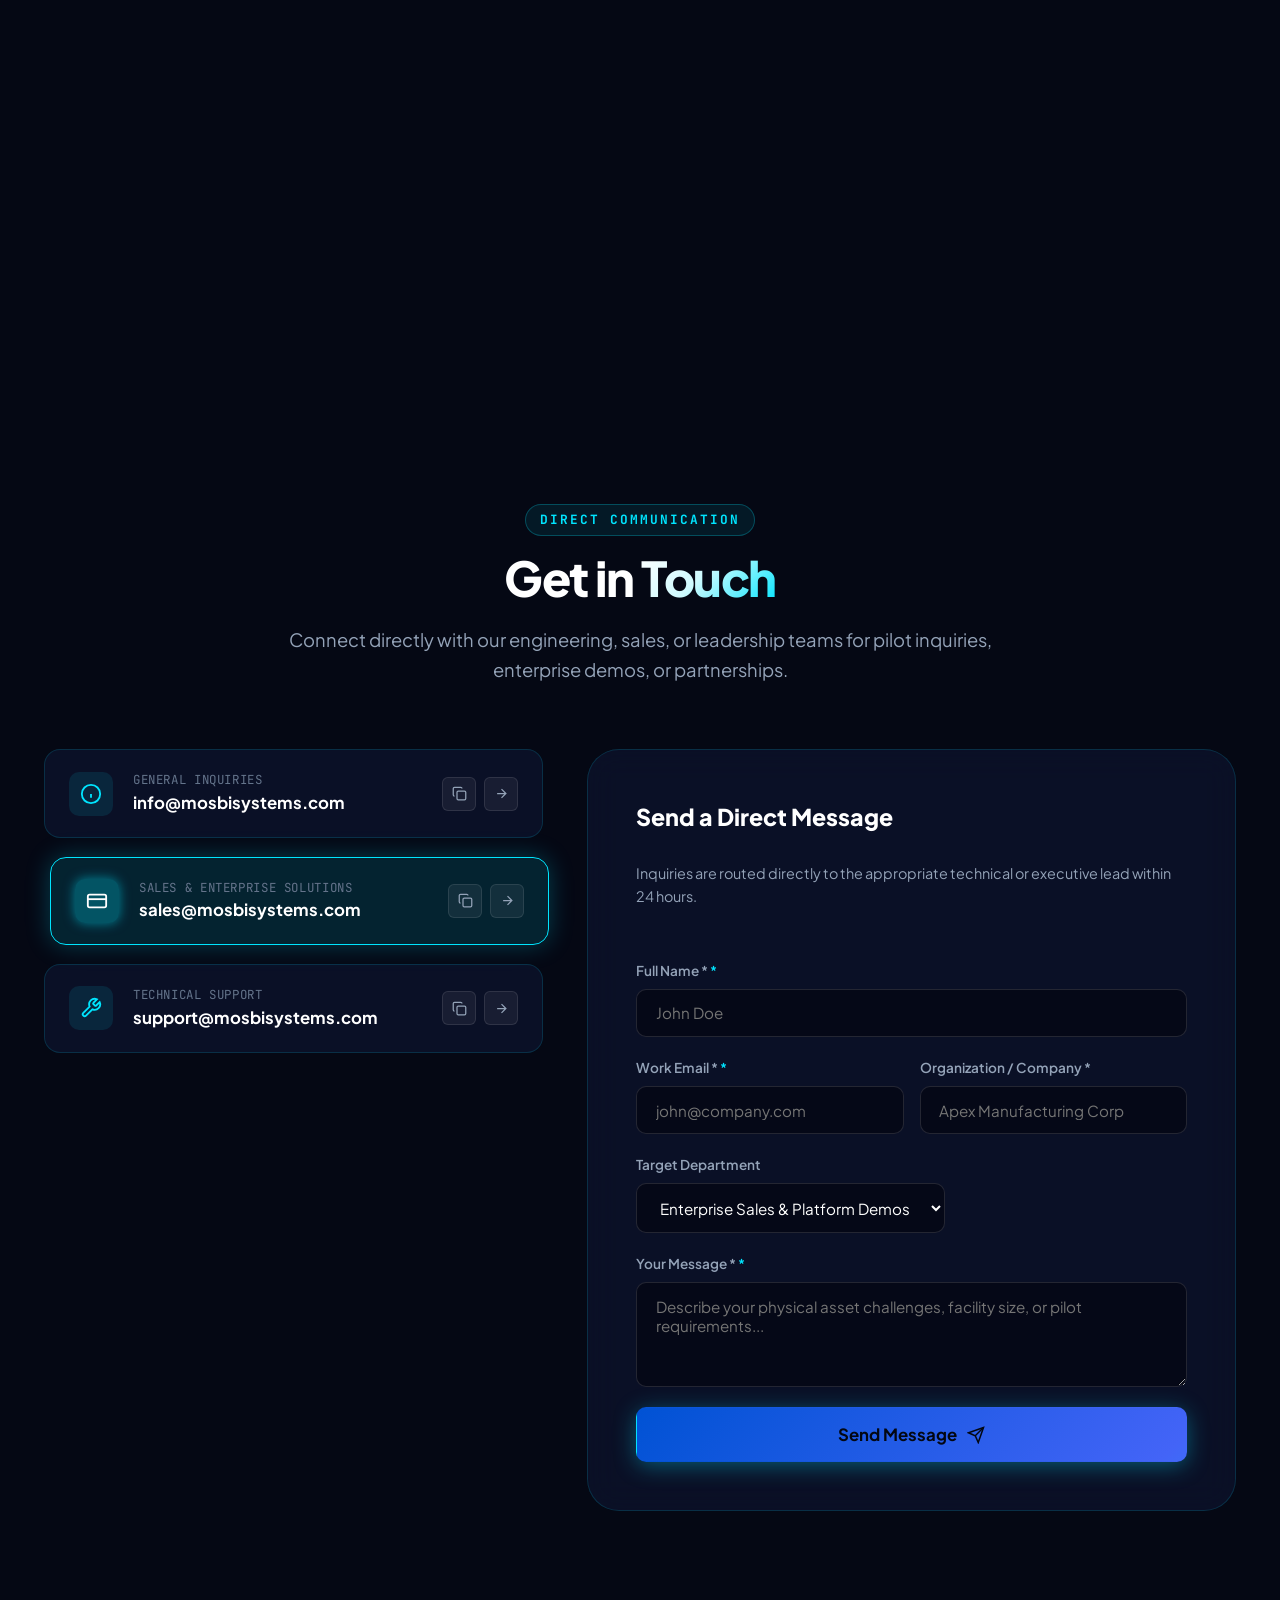
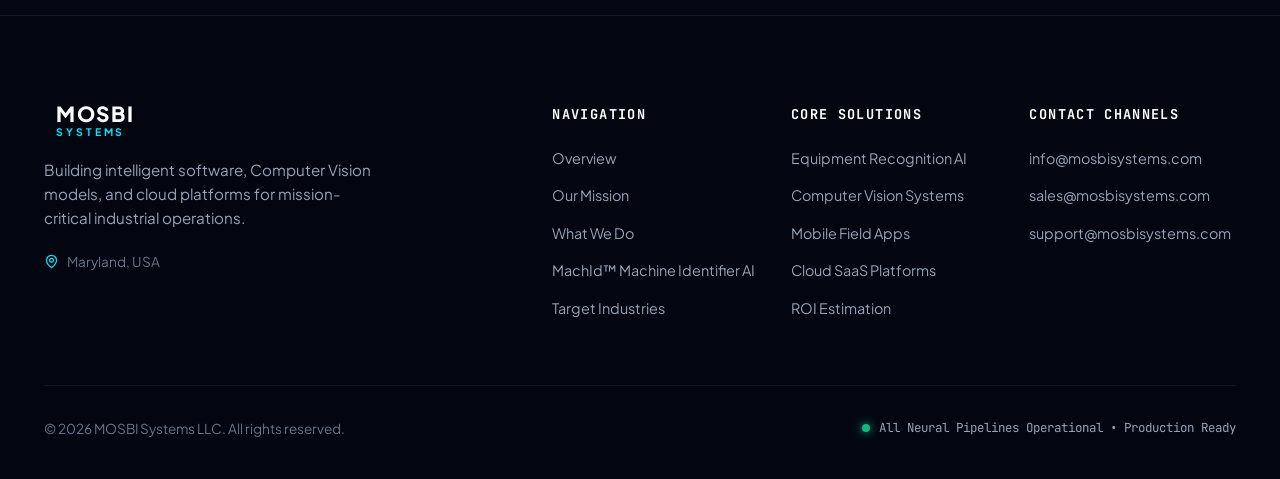
==== commit 28734dd5: "feat(machid): fix 3D perspective photo mapping, calibrate bounding boxes and update chat integration" ====
--- a/index.html
+++ b/index.html
@@ -23,6 +23,7 @@
   
   <!-- Stylesheet -->
   <link rel="stylesheet" href="assets/css/styles.css?v=13">
+  <link rel="stylesheet" href="assets/css/mosbi-chat.css?v=3">
   <link rel="canonical" href="https://mosbisystems.com/">
 
   <link rel="icon" href="logo.svg" type="image/svg+xml">
@@ -1612,6 +1613,7 @@
   <!-- Interactive JavaScript -->
   <script src="assets/js/translations.js?v=8"></script>
   <script src="assets/js/main.js?v=12"></script>
+  <script src="assets/js/mosbi-chat.js?v=3"></script>
 </body>
 </html>
 
--- a/assets/css/mosbi-chat.css
+++ b/assets/css/mosbi-chat.css
@@ -0,0 +1,937 @@
+/* ==========================================================================
+   MOSBI Systems - Official AI Industrial Chatbot & Robot Mascot Styles
+   Theme: Cyber-Industrial Dark / High-Tech HUD (Deep Navy #050917 & Neon Cyan #00e5ff)
+   ========================================================================== */
+
+:root {
+  --mb-bg-deep: #050917;
+  --mb-bg-surface: #0a1329;
+  --mb-bg-surface-elevated: #0f1c3d;
+  --mb-border: rgba(14, 165, 233, 0.22);
+  --mb-border-glow: rgba(0, 229, 255, 0.45);
+  --mb-accent: #00e5ff;
+  --mb-accent-rgb: 0, 229, 255;
+  --mb-accent-blue: #0284c7;
+  --mb-text-main: #f1f5f9;
+  --mb-text-muted: #94a3b8;
+  --mb-font-sans: 'Plus Jakarta Sans', system-ui, -apple-system, sans-serif;
+  --mb-font-mono: 'JetBrains Mono', monospace;
+  --mb-radius-lg: 20px;
+  --mb-radius-md: 14px;
+  --mb-radius-sm: 8px;
+}
+
+/* --------------------------------------------------------------------------
+   1. Floating Launcher Button
+   -------------------------------------------------------------------------- */
+#mosbiChatLauncher {
+  position: fixed;
+  bottom: 26px;
+  right: 26px;
+  z-index: 99999;
+  display: flex;
+  align-items: center;
+  gap: 12px;
+  background: linear-gradient(135deg, rgba(10, 19, 41, 0.95), rgba(15, 28, 61, 0.95));
+  border: 1px solid var(--mb-border-glow);
+  box-shadow: 0 10px 32px rgba(0, 0, 0, 0.65), 0 0 20px rgba(var(--mb-accent-rgb), 0.25);
+  border-radius: 40px;
+  padding: 6px 18px 6px 6px;
+  cursor: pointer;
+  user-select: none;
+  backdrop-filter: blur(12px);
+  -webkit-backdrop-filter: blur(12px);
+  transition: all 0.3s cubic-bezier(0.16, 1, 0.3, 1);
+  outline: none;
+}
+
+#mosbiChatLauncher:hover {
+  transform: translateY(-3px) scale(1.02);
+  border-color: var(--mb-accent);
+  box-shadow: 0 14px 40px rgba(0, 0, 0, 0.75), 0 0 30px rgba(var(--mb-accent-rgb), 0.45);
+}
+
+#mosbiChatLauncher:active {
+  transform: translateY(-1px) scale(0.99);
+}
+
+.mb-launcher-avatar-wrap {
+  position: relative;
+  width: 48px;
+  height: 48px;
+  border-radius: 50%;
+  background: radial-gradient(circle at 50% 40%, #13244d 0%, #060b18 100%);
+  border: 1.5px solid var(--mb-accent);
+  box-shadow: 0 0 12px rgba(var(--mb-accent-rgb), 0.35);
+  display: flex;
+  align-items: center;
+  justify-content: center;
+  overflow: visible;
+  flex-shrink: 0;
+}
+
+.mb-launcher-info {
+  display: flex;
+  flex-direction: column;
+  align-items: flex-start;
+  text-align: left;
+}
+
+.mb-launcher-title {
+  font-family: var(--mb-font-sans);
+  font-size: 13.5px;
+  font-weight: 800;
+  color: #ffffff;
+  letter-spacing: 0.3px;
+  display: flex;
+  align-items: center;
+  gap: 6px;
+}
+
+.mb-launcher-sub {
+  font-family: var(--mb-font-mono);
+  font-size: 11px;
+  color: var(--mb-accent);
+  font-weight: 600;
+  letter-spacing: 0.5px;
+  display: flex;
+  align-items: center;
+  gap: 5px;
+}
+
+.mb-status-dot {
+  width: 7px;
+  height: 7px;
+  border-radius: 50%;
+  background-color: #10b981;
+  box-shadow: 0 0 8px #10b981;
+  animation: mbPulseDot 2s infinite ease-in-out;
+}
+
+@keyframes mbPulseDot {
+  0%, 100% { transform: scale(1); opacity: 1; }
+  50% { transform: scale(1.3); opacity: 0.6; }
+}
+
+.mb-launcher-badge {
+  position: absolute;
+  top: -4px;
+  right: -4px;
+  background: #ef4444;
+  color: #fff;
+  font-family: var(--mb-font-mono);
+  font-size: 10px;
+  font-weight: 800;
+  border-radius: 10px;
+  padding: 1px 6px;
+  border: 1.5px solid var(--mb-bg-deep);
+  box-shadow: 0 2px 6px rgba(0,0,0,0.5);
+  animation: mbBadgePop 0.4s ease-out;
+}
+
+@keyframes mbBadgePop {
+  0% { transform: scale(0); }
+  80% { transform: scale(1.2); }
+  100% { transform: scale(1); }
+}
+
+/* --------------------------------------------------------------------------
+   2. Robot Mascot SVG & Animations
+   -------------------------------------------------------------------------- */
+.mb-robot-svg {
+  width: 100%;
+  height: 100%;
+  display: block;
+  overflow: visible;
+}
+
+/* Base floating animation */
+.mb-robot-container {
+  width: 100%;
+  height: 100%;
+  position: relative;
+  animation: botFloat 3.8s ease-in-out infinite;
+  transform-origin: center bottom;
+}
+
+@keyframes botFloat {
+  0%, 100% { transform: translateY(0px); }
+  50% { transform: translateY(-3.5px); }
+}
+
+/* Antenna pulse light */
+.mb-robot-antenna-bulb {
+  transform-origin: 50px 12px;
+  animation: antennaPulse 2s infinite ease-in-out;
+}
+
+@keyframes antennaPulse {
+  0%, 100% { fill: #00e5ff; filter: drop-shadow(0 0 3px #00e5ff); }
+  50% { fill: #38bdf8; filter: drop-shadow(0 0 7px #00e5ff); }
+}
+
+/* Eyes default glow */
+.mb-bot-eye-open {
+  fill: #00e5ff;
+  filter: drop-shadow(0 0 4px #00e5ff);
+  transition: opacity 0.2s ease, transform 0.2s ease;
+}
+
+/* Hidden elements by default */
+.mb-bot-eye-wink,
+.mb-bot-eye-sleep,
+.mb-bot-sleep-zzz,
+.mb-bot-ok-sparkle,
+.mb-bot-scratch-lines {
+  opacity: 0;
+  pointer-events: none;
+  transition: opacity 0.2s ease;
+}
+
+/* NATURAL EYE BLINK (Occurs periodically) */
+.bot-blinking .mb-bot-eye-open {
+  transform-origin: 50px 43px;
+  transform: scaleY(0.1);
+}
+
+/* --------------------------------------------------------------------------
+   ANIMATION STATE: RASCARSE LA CABEZA (.is-scratching)
+   -------------------------------------------------------------------------- */
+.is-scratching .mb-robot-container {
+  animation: none;
+}
+
+.is-scratching .mb-bot-head {
+  transform-origin: 50px 60px;
+  animation: botScratchHead 2.2s cubic-bezier(0.4, 0, 0.2, 1) forwards;
+}
+
+.is-scratching .mb-bot-arm-right {
+  transform-origin: 68px 70px;
+  animation: botScratchArm 2.2s cubic-bezier(0.4, 0, 0.2, 1) forwards;
+}
+
+.is-scratching .mb-bot-scratch-lines {
+  animation: botScratchLines 2.2s ease forwards;
+}
+
+@keyframes botScratchHead {
+  0% { transform: rotate(0deg); }
+  18% { transform: rotate(8deg); }
+  35% { transform: rotate(6deg) translateY(-1px); }
+  50% { transform: rotate(8deg) translateY(0); }
+  65% { transform: rotate(6deg) translateY(-1px); }
+  82% { transform: rotate(8deg); }
+  100% { transform: rotate(0deg); }
+}
+
+@keyframes botScratchArm {
+  0% { transform: rotate(0deg); }
+  20% { transform: rotate(-125deg) translate(-2px, -6px); }
+  35% { transform: rotate(-135deg) translate(-4px, -8px); }
+  45% { transform: rotate(-122deg) translate(-2px, -6px); }
+  55% { transform: rotate(-135deg) translate(-4px, -8px); }
+  65% { transform: rotate(-122deg) translate(-2px, -6px); }
+  80% { transform: rotate(-132deg) translate(-3px, -7px); }
+  100% { transform: rotate(0deg); }
+}
+
+@keyframes botScratchLines {
+  0%, 20% { opacity: 0; transform: scale(0.6); }
+  30%, 75% { opacity: 0.9; transform: scale(1); }
+  90%, 100% { opacity: 0; transform: scale(0.7); }
+}
+
+/* --------------------------------------------------------------------------
+   ANIMATION STATE: GUIÑO DE OK (.is-winking)
+   -------------------------------------------------------------------------- */
+.is-winking .mb-bot-eye-right-open {
+  opacity: 0 !important;
+}
+
+.is-winking .mb-bot-eye-wink {
+  opacity: 1 !important;
+}
+
+.is-winking .mb-bot-head {
+  transform-origin: 50px 60px;
+  animation: botWinkNod 1.6s cubic-bezier(0.34, 1.56, 0.64, 1) forwards;
+}
+
+.is-winking .mb-bot-ok-sparkle {
+  animation: botSparklePop 1.6s ease forwards;
+}
+
+@keyframes botWinkNod {
+  0% { transform: translateY(0) rotate(0deg); }
+  25% { transform: translateY(2.5px) rotate(-3deg); }
+  50% { transform: translateY(-1px) rotate(1deg); }
+  75% { transform: translateY(1px) rotate(0deg); }
+  100% { transform: translateY(0) rotate(0deg); }
+}
+
+@keyframes botSparklePop {
+  0% { opacity: 0; transform: scale(0) rotate(-20deg); transform-origin: 75px 34px; }
+  25% { opacity: 1; transform: scale(1.3) rotate(15deg); transform-origin: 75px 34px; }
+  65% { opacity: 1; transform: scale(1) rotate(0deg); transform-origin: 75px 34px; }
+  100% { opacity: 0; transform: scale(0.5); transform-origin: 75px 34px; }
+}
+
+/* --------------------------------------------------------------------------
+   ANIMATION STATE: DORMIDO POR INACTIVIDAD (.is-sleeping)
+   -------------------------------------------------------------------------- */
+.is-sleeping .mb-robot-container {
+  animation: botSleepBreathe 4s ease-in-out infinite;
+}
+
+.is-sleeping .mb-bot-eye-open {
+  opacity: 0 !important;
+}
+
+.is-sleeping .mb-bot-eye-sleep {
+  opacity: 1 !important;
+}
+
+.is-sleeping .mb-bot-head {
+  transform-origin: 50px 60px;
+  transform: translateY(3.5px) rotate(4deg);
+  transition: transform 0.8s cubic-bezier(0.2, 0.8, 0.2, 1);
+}
+
+.is-sleeping .mb-robot-antenna-bulb {
+  animation: none;
+  fill: #0ea5e9;
+  filter: drop-shadow(0 0 2px #0ea5e9);
+  opacity: 0.5;
+}
+
+.is-sleeping .mb-bot-sleep-zzz {
+  opacity: 1 !important;
+  animation: botZzzDrift 3s ease-in-out infinite;
+}
+
+@keyframes botSleepBreathe {
+  0%, 100% { transform: translateY(1px); }
+  50% { transform: translateY(-2px); }
+}
+
+@keyframes botZzzDrift {
+  0% { opacity: 0; transform: translate(0, 0) scale(0.6); }
+  30% { opacity: 0.9; }
+  70% { opacity: 0.9; }
+  100% { opacity: 0; transform: translate(12px, -18px) scale(1.2); }
+}
+
+/* WAKING UP JOLT */
+.is-waking .mb-bot-head {
+  transform-origin: 50px 60px;
+  animation: botWakeJolt 0.5s cubic-bezier(0.18, 0.89, 0.32, 1.28) forwards;
+}
+
+@keyframes botWakeJolt {
+  0% { transform: translateY(3.5px) rotate(4deg); }
+  50% { transform: translateY(-3px) rotate(-3deg) scale(1.08); }
+  100% { transform: translateY(0) rotate(0deg) scale(1); }
+}
+
+
+/* --------------------------------------------------------------------------
+   3. Chat Window Dialog Container
+   -------------------------------------------------------------------------- */
+#mosbiChatPanel {
+  position: fixed;
+  bottom: 96px;
+  right: 26px;
+  width: 440px;
+  max-width: calc(100vw - 32px);
+  height: min(720px, calc(100vh - 110px));
+  max-height: calc(100vh - 110px);
+  background: linear-gradient(180deg, rgba(8, 15, 34, 0.98) 0%, rgba(5, 9, 23, 0.99) 100%);
+  border: 1px solid var(--mb-border);
+  box-shadow: 0 25px 60px rgba(0, 0, 0, 0.85), 0 0 35px rgba(var(--mb-accent-rgb), 0.15);
+  border-radius: var(--mb-radius-lg);
+  display: flex;
+  flex-direction: column;
+  z-index: 99999;
+  backdrop-filter: blur(20px);
+  -webkit-backdrop-filter: blur(20px);
+  overflow: hidden;
+  opacity: 0;
+  pointer-events: none;
+  transform: translateY(20px) scale(0.96);
+  transform-origin: bottom right;
+  transition: opacity 0.28s cubic-bezier(0.16, 1, 0.3, 1),
+              transform 0.28s cubic-bezier(0.16, 1, 0.3, 1);
+}
+
+#mosbiChatPanel.open {
+  opacity: 1;
+  pointer-events: auto;
+  transform: translateY(0) scale(1);
+}
+
+/* --------------------------------------------------------------------------
+   4. Chat Header
+   -------------------------------------------------------------------------- */
+.mb-chat-header {
+  padding: 14px 18px;
+  background: rgba(15, 28, 61, 0.6);
+  border-bottom: 1px solid var(--mb-border);
+  display: flex;
+  align-items: center;
+  justify-content: space-between;
+  flex-shrink: 0;
+  position: relative;
+}
+
+.mb-chat-header::before {
+  content: '';
+  position: absolute;
+  top: 0;
+  left: 0;
+  right: 0;
+  height: 2px;
+  background: linear-gradient(90deg, transparent, var(--mb-accent), var(--mb-accent-blue), transparent);
+}
+
+.mb-header-profile {
+  display: flex;
+  align-items: center;
+  gap: 12px;
+}
+
+.mb-header-avatar {
+  width: 44px;
+  height: 44px;
+  border-radius: 50%;
+  background: radial-gradient(circle at 50% 40%, #152650 0%, #060d1d 100%);
+  border: 1.5px solid var(--mb-accent);
+  box-shadow: 0 0 10px rgba(var(--mb-accent-rgb), 0.3);
+  display: flex;
+  align-items: center;
+  justify-content: center;
+  position: relative;
+}
+
+.mb-header-text {
+  display: flex;
+  flex-direction: column;
+}
+
+.mb-header-name {
+  font-family: var(--mb-font-sans);
+  font-size: 14.5px;
+  font-weight: 800;
+  color: #ffffff;
+  display: flex;
+  align-items: center;
+  gap: 6px;
+}
+
+.mb-header-status {
+  font-family: var(--mb-font-mono);
+  font-size: 11px;
+  color: var(--mb-accent);
+  display: flex;
+  align-items: center;
+  gap: 5px;
+}
+
+.mb-header-actions {
+  display: flex;
+  align-items: center;
+  gap: 6px;
+}
+
+.mb-btn-icon {
+  background: rgba(255, 255, 255, 0.05);
+  border: 1px solid rgba(255, 255, 255, 0.1);
+  color: var(--mb-text-muted);
+  width: 32px;
+  height: 32px;
+  border-radius: var(--mb-radius-sm);
+  display: flex;
+  align-items: center;
+  justify-content: center;
+  cursor: pointer;
+  transition: all 0.2s ease;
+  font-family: var(--mb-font-mono);
+  font-size: 11.5px;
+  font-weight: 700;
+  padding: 0;
+}
+
+.mb-btn-icon:hover {
+  background: rgba(var(--mb-accent-rgb), 0.15);
+  color: #fff;
+  border-color: var(--mb-accent);
+}
+
+/* --------------------------------------------------------------------------
+   5. Chat Conversation Body
+   -------------------------------------------------------------------------- */
+.mb-chat-body {
+  flex: 1 1 auto;
+  min-height: 0;
+  padding: 18px 16px;
+  overflow-y: auto;
+  overflow-x: hidden;
+  display: flex;
+  flex-direction: column;
+  gap: 14px;
+  scroll-behavior: smooth;
+}
+
+.mb-chat-body::-webkit-scrollbar {
+  width: 5px;
+}
+
+.mb-chat-body::-webkit-scrollbar-track {
+  background: transparent;
+}
+
+.mb-chat-body::-webkit-scrollbar-thumb {
+  background: rgba(14, 165, 233, 0.25);
+  border-radius: 4px;
+}
+
+.mb-chat-body::-webkit-scrollbar-thumb:hover {
+  background: rgba(0, 229, 255, 0.45);
+}
+
+.mb-system-notice {
+  font-family: var(--mb-font-mono);
+  font-size: 11px;
+  color: var(--mb-text-muted);
+  background: rgba(15, 28, 61, 0.5);
+  border: 1px dashed rgba(14, 165, 233, 0.3);
+  padding: 8px 12px;
+  border-radius: var(--mb-radius-sm);
+  text-align: center;
+  margin-bottom: 4px;
+}
+
+/* Messages */
+.mb-msg-row {
+  display: flex;
+  gap: 10px;
+  align-items: flex-start;
+  animation: mbMsgSlide 0.25s cubic-bezier(0.16, 1, 0.3, 1);
+}
+
+@keyframes mbMsgSlide {
+  0% { opacity: 0; transform: translateY(8px); }
+  100% { opacity: 1; transform: translateY(0); }
+}
+
+.mb-msg-row.user {
+  flex-direction: row-reverse;
+}
+
+.mb-msg-avatar {
+  width: 32px;
+  height: 32px;
+  border-radius: 50%;
+  background: #0f1c3d;
+  border: 1px solid var(--mb-accent);
+  display: flex;
+  align-items: center;
+  justify-content: center;
+  flex-shrink: 0;
+  overflow: hidden;
+}
+
+.mb-msg-bubble {
+  max-width: 82%;
+  padding: 12px 15px;
+  font-family: var(--mb-font-sans);
+  font-size: 13.5px;
+  line-height: 1.55;
+  border-radius: var(--mb-radius-md);
+  position: relative;
+  word-break: break-word;
+}
+
+.mb-msg-row.bot .mb-msg-bubble {
+  background: rgba(15, 28, 61, 0.85);
+  border: 1px solid rgba(14, 165, 233, 0.25);
+  color: #e2e8f0;
+  border-top-left-radius: 4px;
+  box-shadow: 0 4px 16px rgba(0, 0, 0, 0.3);
+}
+
+.mb-msg-row.user .mb-msg-bubble {
+  background: linear-gradient(135deg, #0284c7, #0369a1);
+  border: 1px solid rgba(56, 189, 248, 0.4);
+  color: #ffffff;
+  border-top-right-radius: 4px;
+  box-shadow: 0 4px 16px rgba(2, 132, 199, 0.25);
+}
+
+.mb-msg-bubble p {
+  margin: 0 0 8px 0;
+}
+
+.mb-msg-bubble p:last-child {
+  margin-bottom: 0;
+}
+
+.mb-msg-bubble ul {
+  margin: 6px 0 6px 18px;
+  padding: 0;
+}
+
+.mb-msg-bubble li {
+  margin-bottom: 4px;
+}
+
+.mb-msg-bubble strong {
+  color: var(--mb-accent);
+  font-weight: 700;
+}
+
+.mb-msg-bubble a {
+  color: var(--mb-accent);
+  text-decoration: underline;
+  text-underline-offset: 3px;
+  font-weight: 600;
+}
+
+.mb-msg-bubble a:hover {
+  color: #ffffff;
+}
+
+/* Rich Action Buttons inside bot reply */
+.mb-msg-actions {
+  display: flex;
+  flex-direction: column;
+  gap: 7px;
+  margin-top: 10px;
+}
+
+.mb-action-btn {
+  display: inline-flex;
+  align-items: center;
+  justify-content: center;
+  gap: 8px;
+  background: rgba(0, 229, 255, 0.1);
+  border: 1px solid var(--mb-accent);
+  color: var(--mb-accent);
+  padding: 8px 14px;
+  border-radius: var(--mb-radius-sm);
+  font-family: var(--mb-font-sans);
+  font-size: 12.5px;
+  font-weight: 700;
+  text-decoration: none !important;
+  cursor: pointer;
+  transition: all 0.2s ease;
+}
+
+.mb-action-btn:hover {
+  background: var(--mb-accent);
+  color: #050917 !important;
+  transform: translateY(-1px);
+  box-shadow: 0 4px 12px rgba(var(--mb-accent-rgb), 0.35);
+}
+
+.mb-action-btn svg {
+  flex-shrink: 0;
+}
+
+/* --------------------------------------------------------------------------
+   6. Quick Suggestion Chips (Pills)
+   -------------------------------------------------------------------------- */
+.mb-quick-chips-wrapper {
+  padding: 6px 12px;
+  display: flex !important;
+  flex-direction: row !important;
+  flex-wrap: nowrap !important;
+  overflow-x: auto !important;
+  overflow-y: hidden !important;
+  gap: 6px;
+  flex-shrink: 0;
+  max-height: 40px;
+  box-sizing: border-box;
+  scrollbar-width: none;
+  -ms-overflow-style: none;
+  background: rgba(8, 15, 34, 0.95);
+  border-top: 1px solid rgba(14, 165, 233, 0.18);
+  white-space: nowrap !important;
+}
+
+.mb-quick-chips-wrapper::-webkit-scrollbar {
+  display: none;
+}
+
+.mb-chip {
+  background: rgba(15, 28, 61, 0.85);
+  border: 1px solid rgba(14, 165, 233, 0.35);
+  color: #cbd5e1;
+  padding: 5px 12px;
+  border-radius: 16px;
+  font-family: var(--mb-font-sans);
+  font-size: 11px;
+  flex: 0 0 auto !important;
+  display: inline-flex !important;
+  align-items: center;
+  font-weight: 600;
+  cursor: pointer;
+  user-select: none;
+  transition: all 0.2s ease;
+  white-space: nowrap !important;
+}
+
+.mb-chip:hover {
+  background: rgba(0, 229, 255, 0.15);
+  border-color: var(--mb-accent);
+  color: #fff;
+  transform: translateY(-1px);
+}
+
+/* --------------------------------------------------------------------------
+   7. Typing Indicator
+   -------------------------------------------------------------------------- */
+.mb-typing-row {
+  display: flex;
+  gap: 10px;
+  align-items: center;
+  padding: 4px 0;
+}
+
+.mb-typing-bubble {
+  background: rgba(15, 28, 61, 0.7);
+  border: 1px solid rgba(14, 165, 233, 0.2);
+  padding: 10px 14px;
+  border-radius: var(--mb-radius-md);
+  border-top-left-radius: 4px;
+  display: flex;
+  align-items: center;
+  gap: 5px;
+}
+
+.mb-typing-dot {
+  width: 6px;
+  height: 6px;
+  border-radius: 50%;
+  background: var(--mb-accent);
+  animation: mbTypingBounce 1.4s infinite ease-in-out;
+}
+
+.mb-typing-dot:nth-child(1) { animation-delay: -0.32s; }
+.mb-typing-dot:nth-child(2) { animation-delay: -0.16s; }
+
+@keyframes mbTypingBounce {
+  0%, 80%, 100% { transform: scale(0); opacity: 0.4; }
+  40% { transform: scale(1); opacity: 1; }
+}
+
+/* --------------------------------------------------------------------------
+   8. Chat Footer Input Area
+   -------------------------------------------------------------------------- */
+.mb-chat-footer {
+  padding: 12px 16px 14px 16px;
+  background: rgba(10, 19, 41, 0.95);
+  border-top: 1px solid var(--mb-border);
+  flex-shrink: 0;
+}
+
+.mb-input-form {
+  display: flex;
+  align-items: center;
+  gap: 8px;
+  background: rgba(5, 9, 23, 0.8);
+  border: 1px solid var(--mb-border);
+  border-radius: var(--mb-radius-md);
+  padding: 4px 6px 4px 14px;
+  transition: all 0.2s ease;
+}
+
+.mb-input-form:focus-within {
+  border-color: var(--mb-accent);
+  box-shadow: 0 0 15px rgba(var(--mb-accent-rgb), 0.25);
+}
+
+.mb-chat-input {
+  flex: 1;
+  background: transparent;
+  border: none;
+  outline: none;
+  color: #fff;
+  font-family: var(--mb-font-sans);
+  font-size: 13.5px;
+  padding: 8px 0;
+}
+
+.mb-chat-input::placeholder {
+  color: #64748b;
+}
+
+.mb-send-btn {
+  background: var(--mb-accent);
+  border: none;
+  width: 36px;
+  height: 36px;
+  border-radius: var(--mb-radius-sm);
+  color: #050917;
+  display: flex;
+  align-items: center;
+  justify-content: center;
+  cursor: pointer;
+  transition: all 0.2s ease;
+  flex-shrink: 0;
+}
+
+.mb-send-btn:hover {
+  background: #38bdf8;
+  transform: scale(1.05);
+  box-shadow: 0 0 10px rgba(var(--mb-accent-rgb), 0.45);
+}
+
+.mb-send-btn:disabled {
+  opacity: 0.35;
+  cursor: not-allowed;
+  transform: none;
+}
+
+.mb-footer-hint {
+  font-family: var(--mb-font-mono);
+  font-size: 10px;
+  color: #475569;
+  text-align: center;
+  margin-top: 6px;
+  letter-spacing: 0.3px;
+}
+
+/* --------------------------------------------------------------------------
+   9. Lead Capture Mini-Card (Within Chat)
+   -------------------------------------------------------------------------- */
+.mb-lead-card {
+  background: rgba(10, 19, 41, 0.95);
+  border: 1px solid var(--mb-border-glow);
+  border-radius: var(--mb-radius-md);
+  padding: 14px 16px;
+  margin-top: 10px;
+  display: flex;
+  flex-direction: column;
+  gap: 9px;
+  box-shadow: 0 8px 24px rgba(0, 0, 0, 0.45);
+}
+
+.mb-lead-card h5 {
+  font-size: 13.5px;
+  font-weight: 800;
+  color: #ffffff;
+  margin: 0 0 4px 0;
+  display: flex;
+  align-items: center;
+  gap: 7px;
+  letter-spacing: 0.2px;
+}
+
+.mb-lead-card p.mb-lead-sub {
+  font-size: 11.5px;
+  color: var(--mb-text-muted);
+  margin: 0 0 6px 0;
+  line-height: 1.4;
+}
+
+.mb-lead-row {
+  display: grid;
+  grid-template-columns: 1fr 1fr;
+  gap: 8px;
+}
+
+@media (max-width: 480px) {
+  .mb-lead-row {
+    grid-template-columns: 1fr;
+  }
+}
+
+.mb-lead-input,
+.mb-lead-select,
+.mb-lead-textarea {
+  width: 100%;
+  background: rgba(5, 9, 23, 0.85);
+  border: 1px solid rgba(14, 165, 233, 0.3);
+  border-radius: var(--mb-radius-sm);
+  color: #fff;
+  font-family: var(--mb-font-sans);
+  font-size: 12px;
+  padding: 8px 10px;
+  outline: none;
+  box-sizing: border-box;
+  transition: border-color 0.2s ease;
+}
+
+.mb-lead-input:focus,
+.mb-lead-select:focus,
+.mb-lead-textarea:focus {
+  border-color: var(--mb-accent);
+}
+
+.mb-lead-textarea {
+  resize: vertical;
+  min-height: 50px;
+}
+
+.mb-lead-submit {
+  background: linear-gradient(135deg, #0284c7, #0ea5e9);
+  color: #fff;
+  border: none;
+  padding: 10px 16px;
+  border-radius: var(--mb-radius-sm);
+  font-family: var(--mb-font-sans);
+  font-size: 12.5px;
+  font-weight: 800;
+  cursor: pointer;
+  display: flex;
+  align-items: center;
+  justify-content: center;
+  gap: 8px;
+  transition: all 0.2s ease;
+  margin-top: 4px;
+}
+
+.mb-lead-submit:hover {
+  background: linear-gradient(135deg, #0369a1, #0284c7);
+  box-shadow: 0 0 16px rgba(0, 229, 255, 0.4);
+  transform: translateY(-1px);
+}
+
+.mb-lead-submit:disabled {
+  opacity: 0.5;
+  cursor: not-allowed;
+  transform: none;
+}
+
+/* --------------------------------------------------------------------------
+   10. Mobile Responsiveness
+   -------------------------------------------------------------------------- */
+@media (max-width: 600px) {
+  #mosbiChatLauncher {
+    bottom: 18px;
+    right: 18px;
+    padding: 6px;
+    border-radius: 50%;
+  }
+
+  .mb-launcher-info {
+    display: none;
+  }
+
+  #mosbiChatPanel {
+    bottom: 0;
+    right: 0;
+    left: 0;
+    width: 100vw;
+    max-width: 100vw;
+    height: 100dvh;
+    max-height: 100dvh;
+    border-radius: 0;
+    border: none;
+  }
+
+  .mb-chat-header {
+    padding: 16px;
+  }
+}
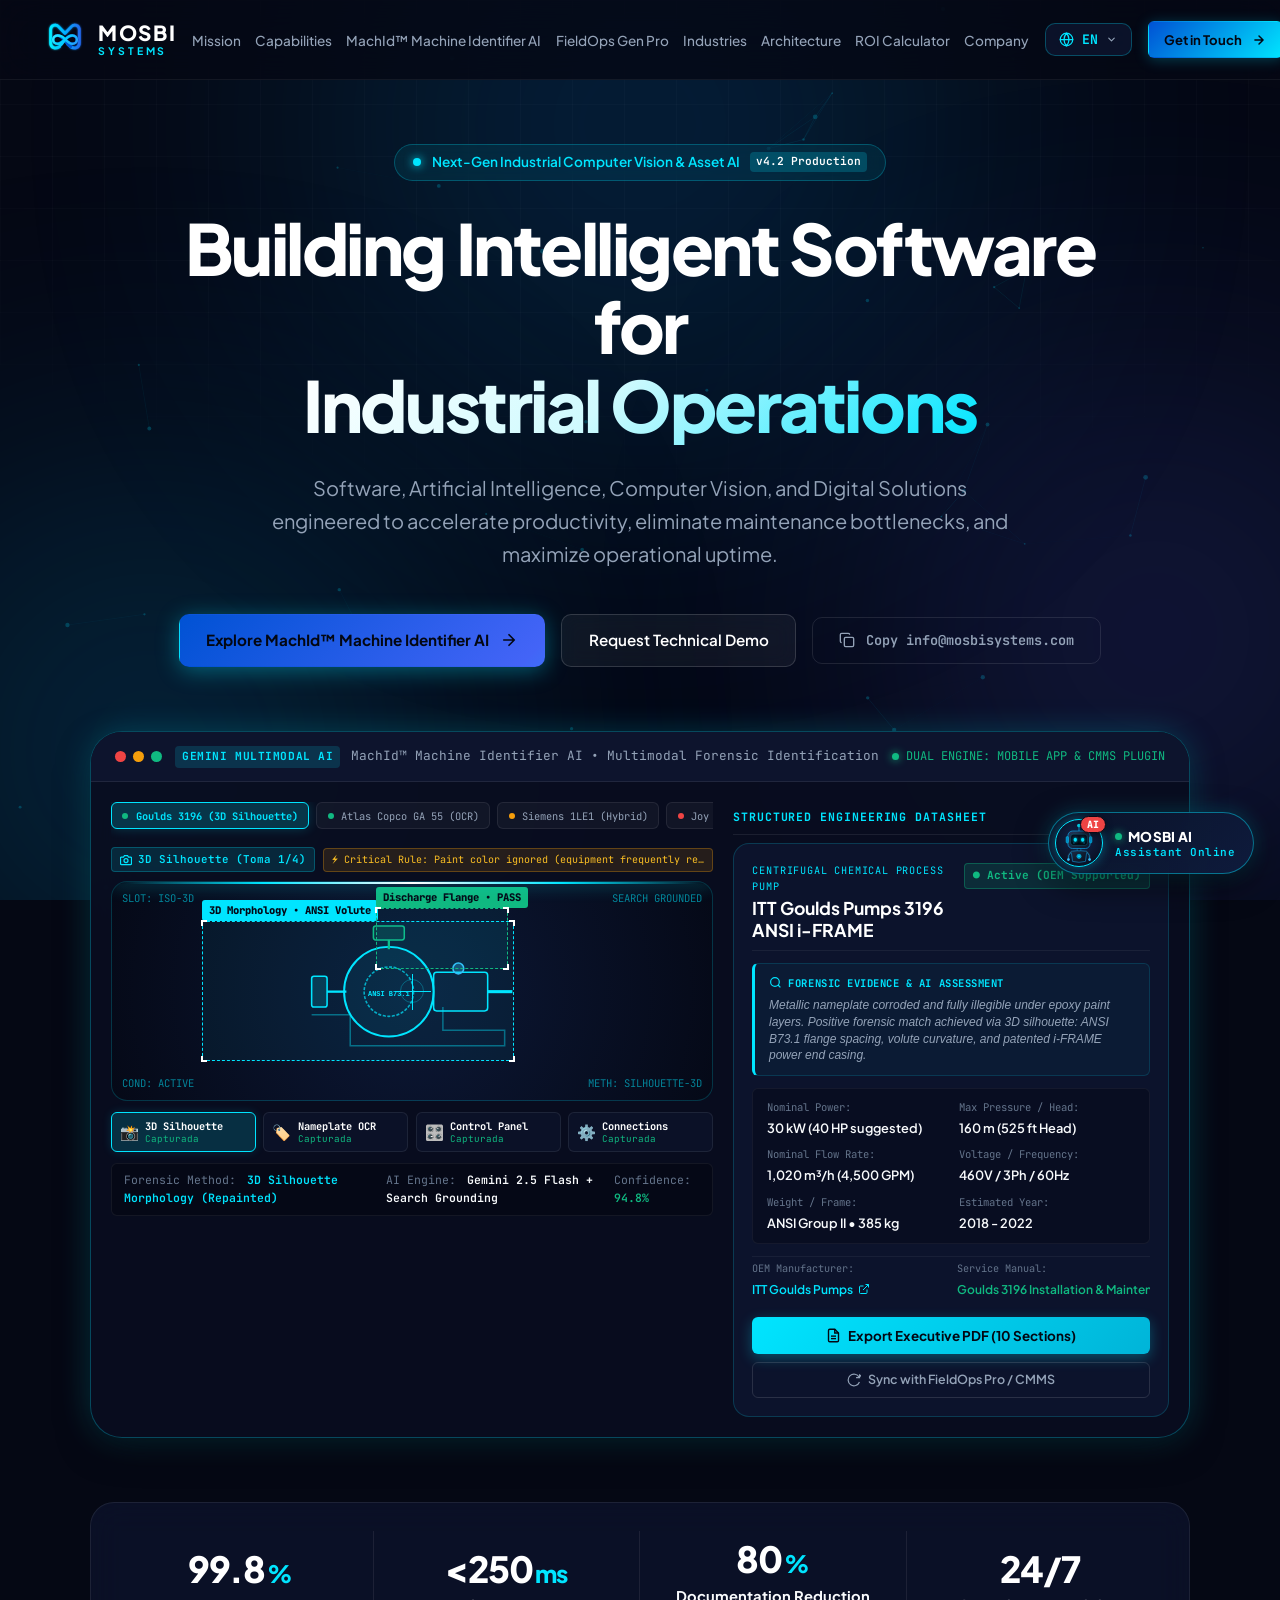
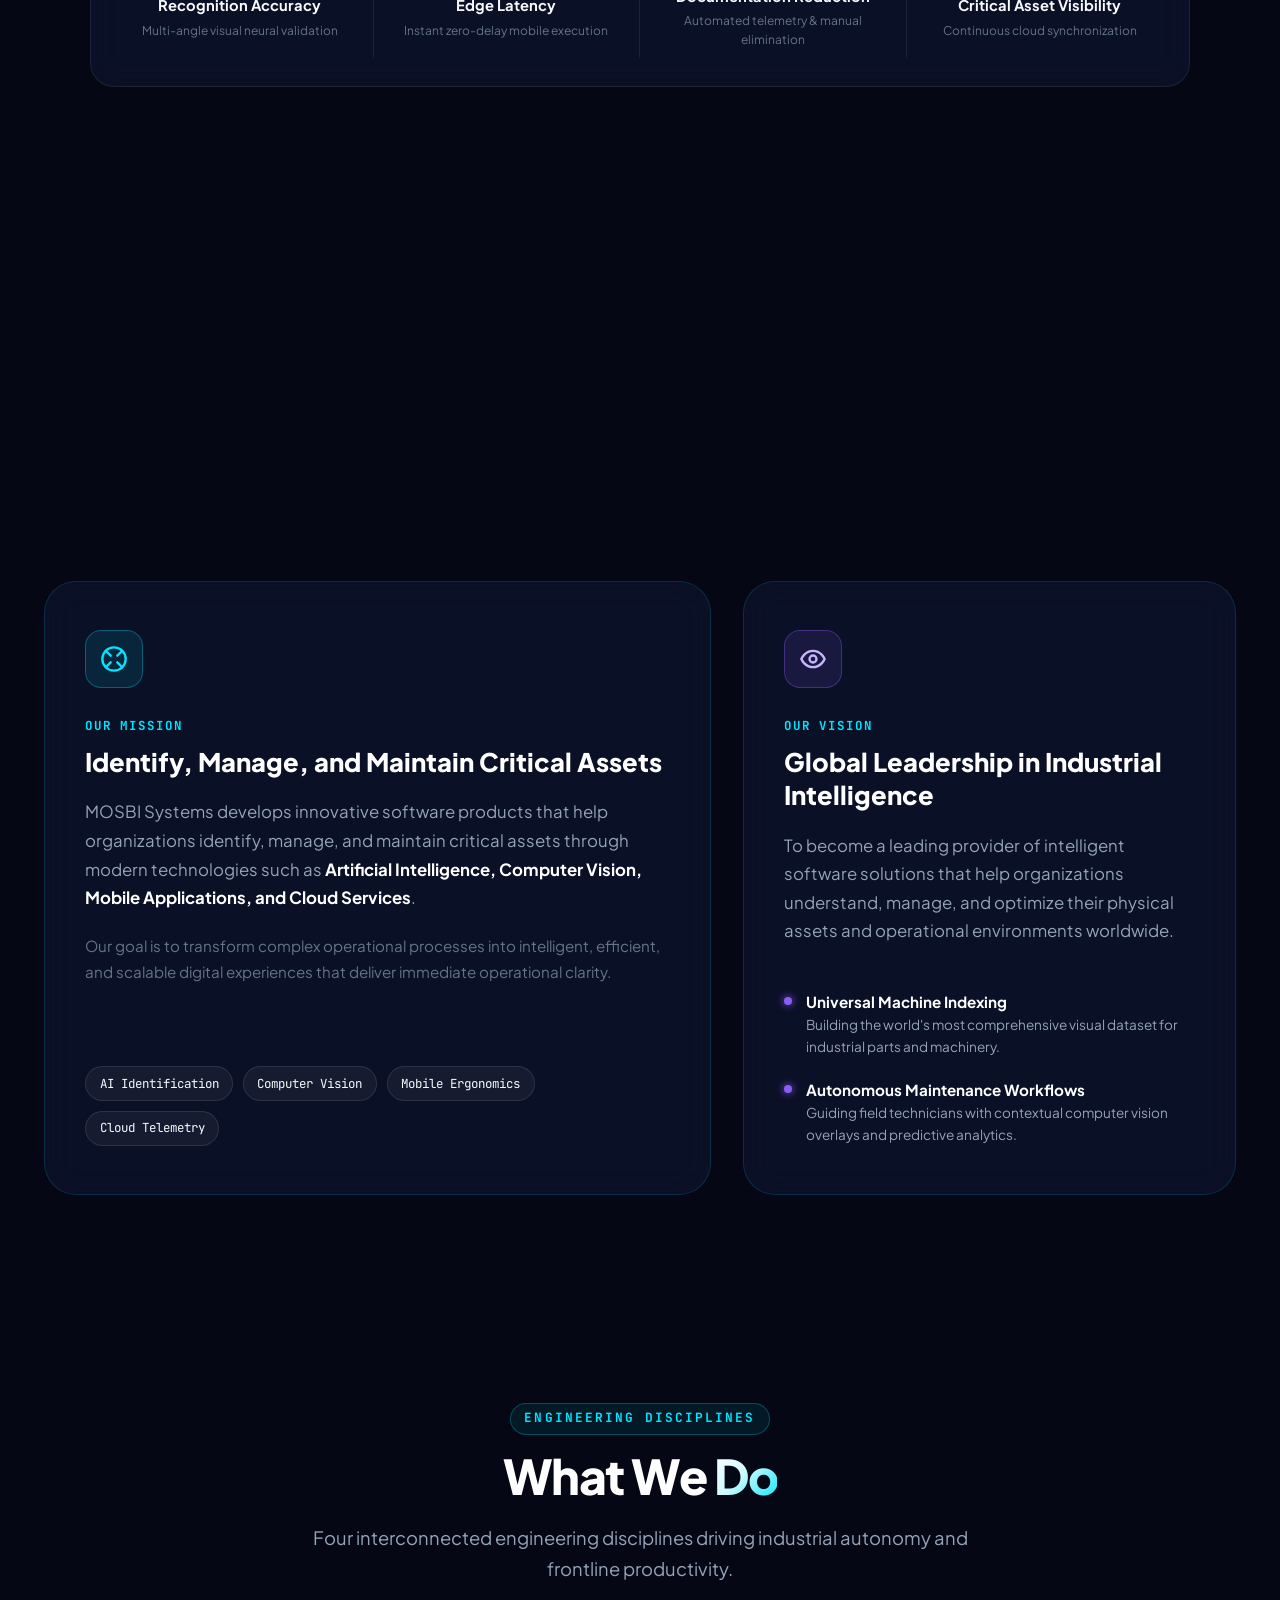
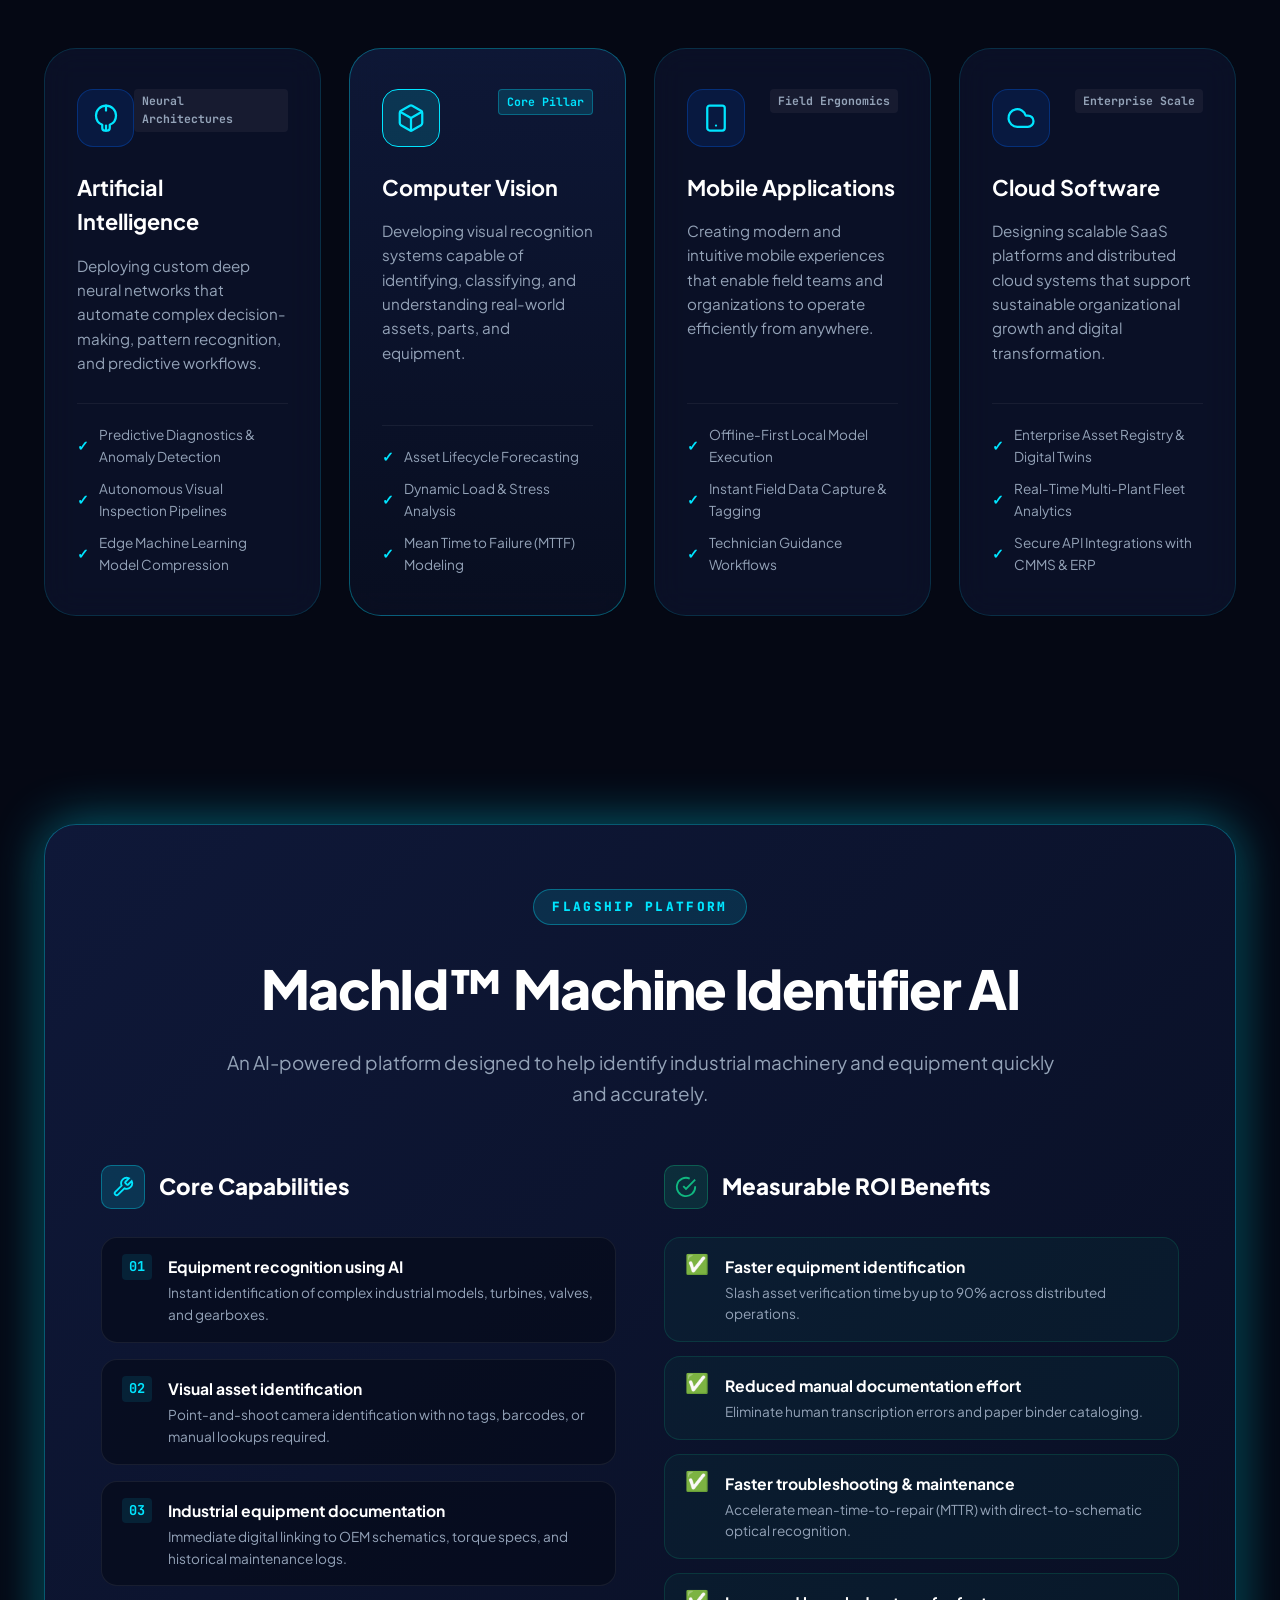
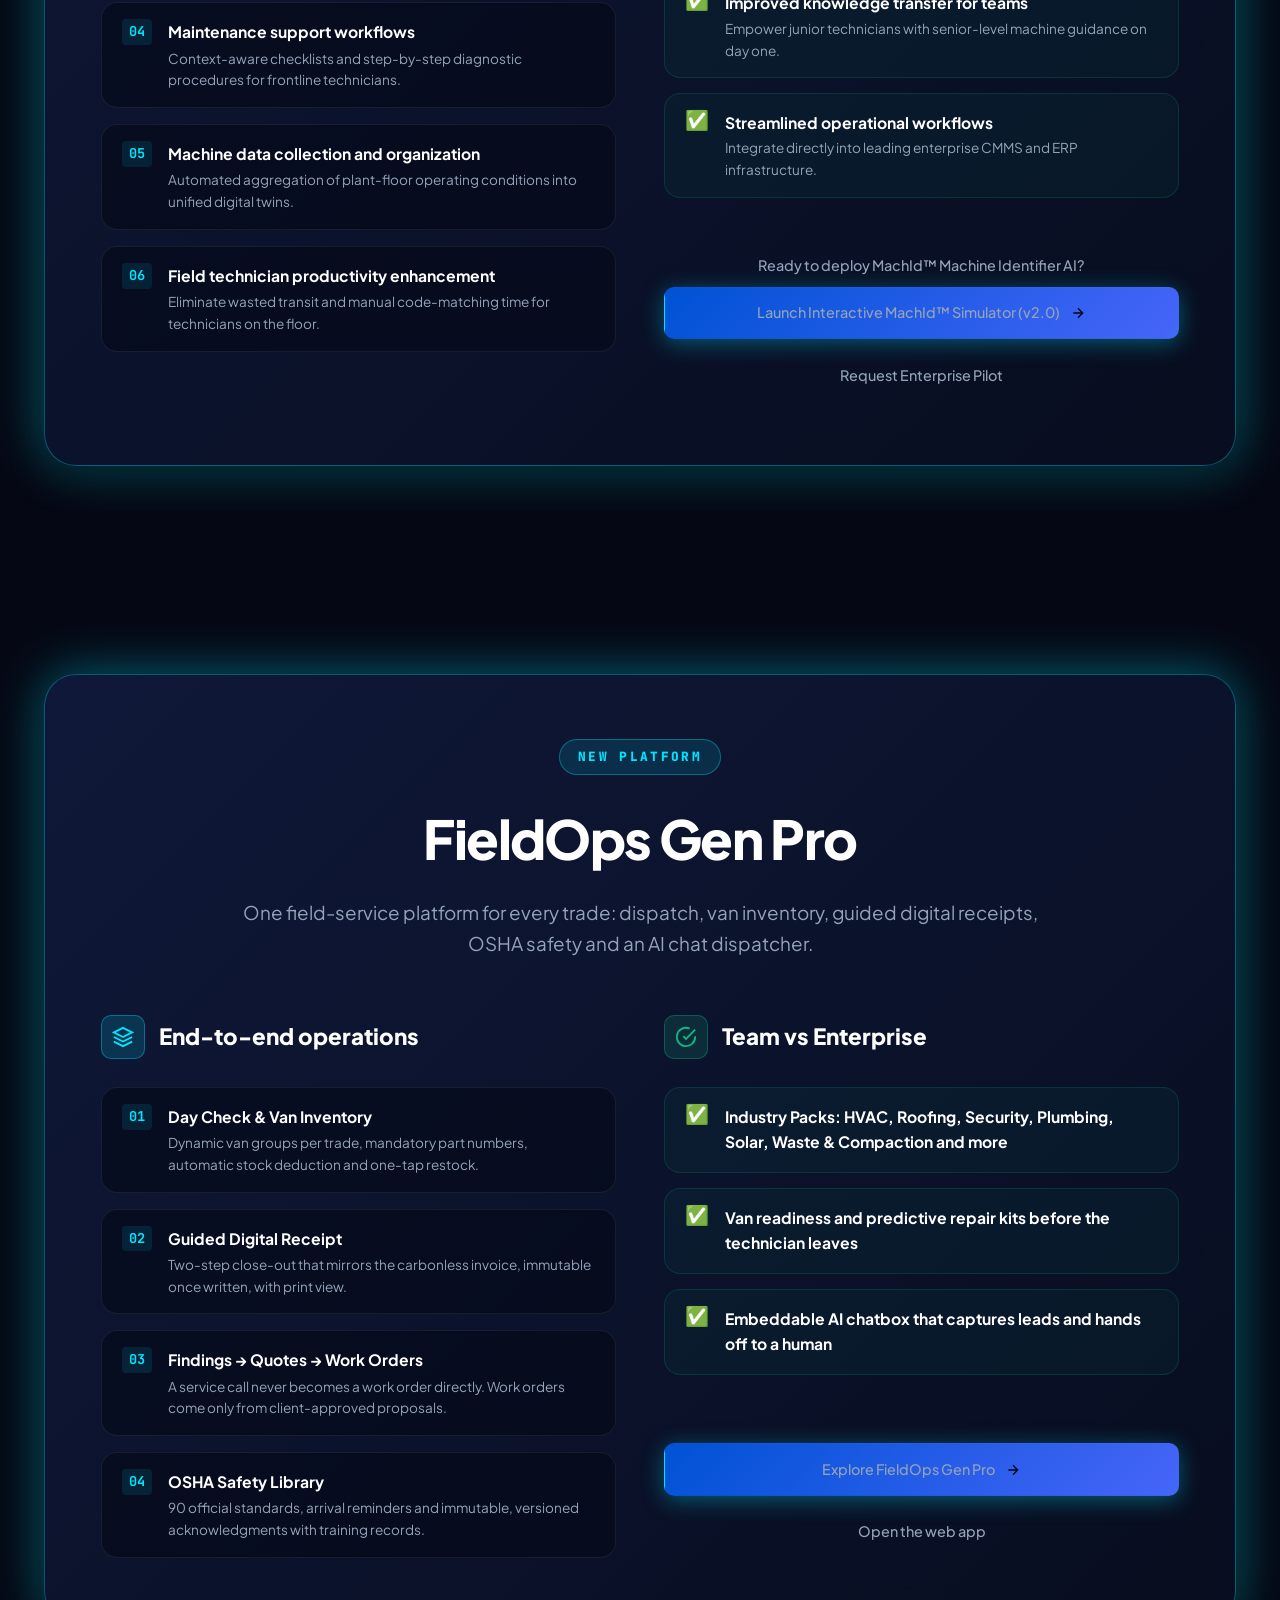
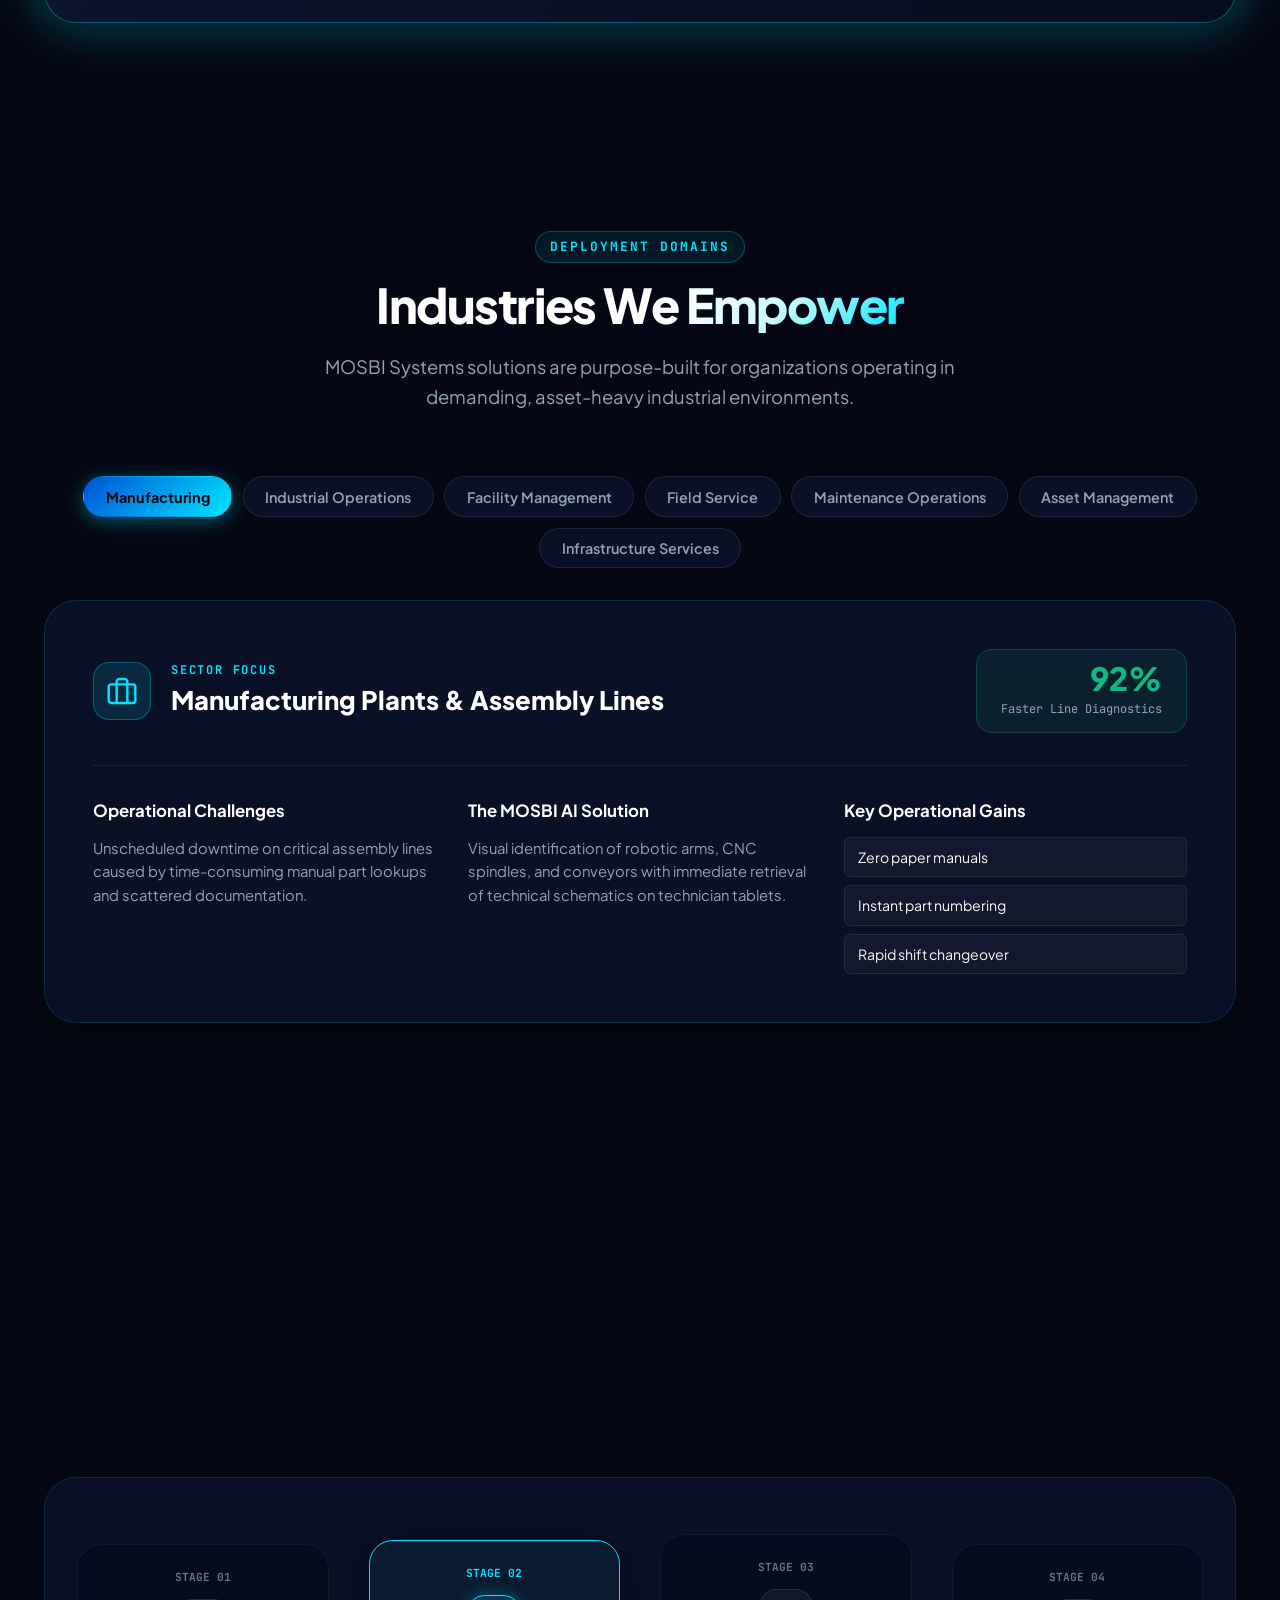
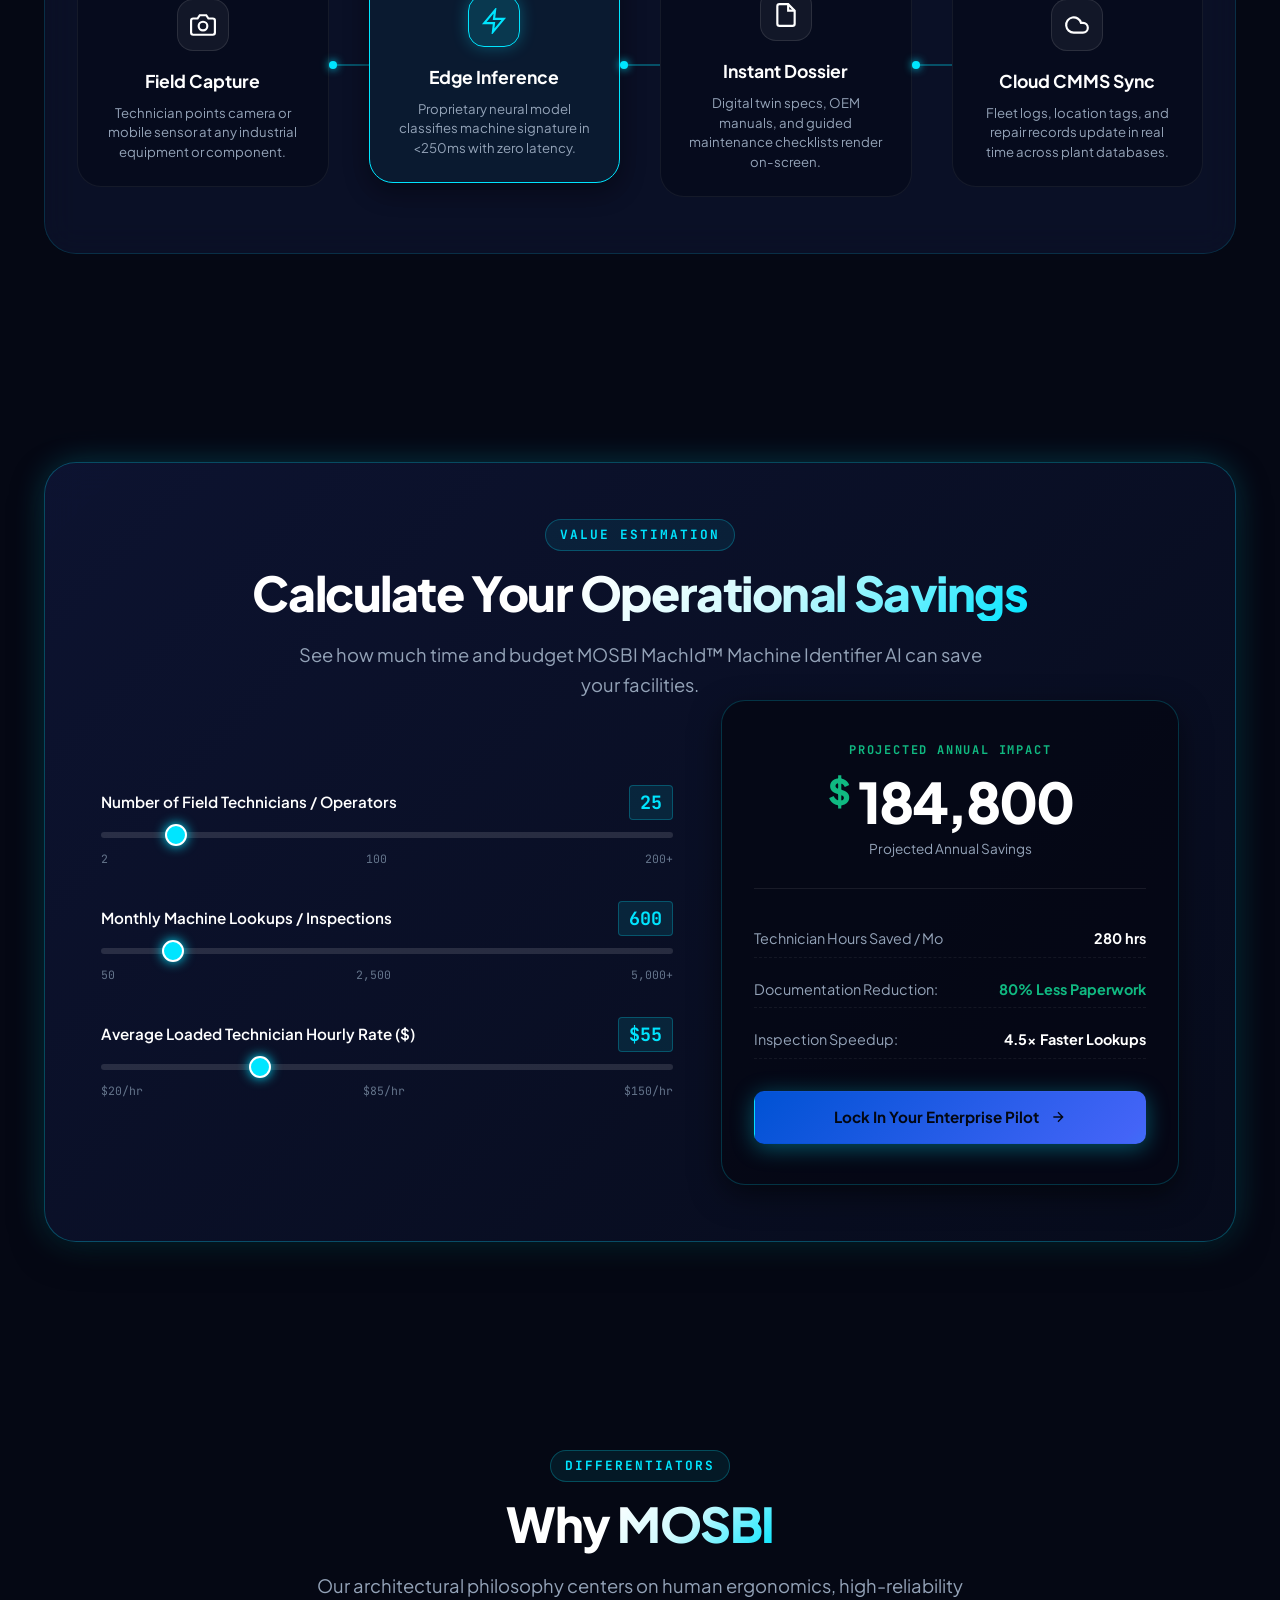
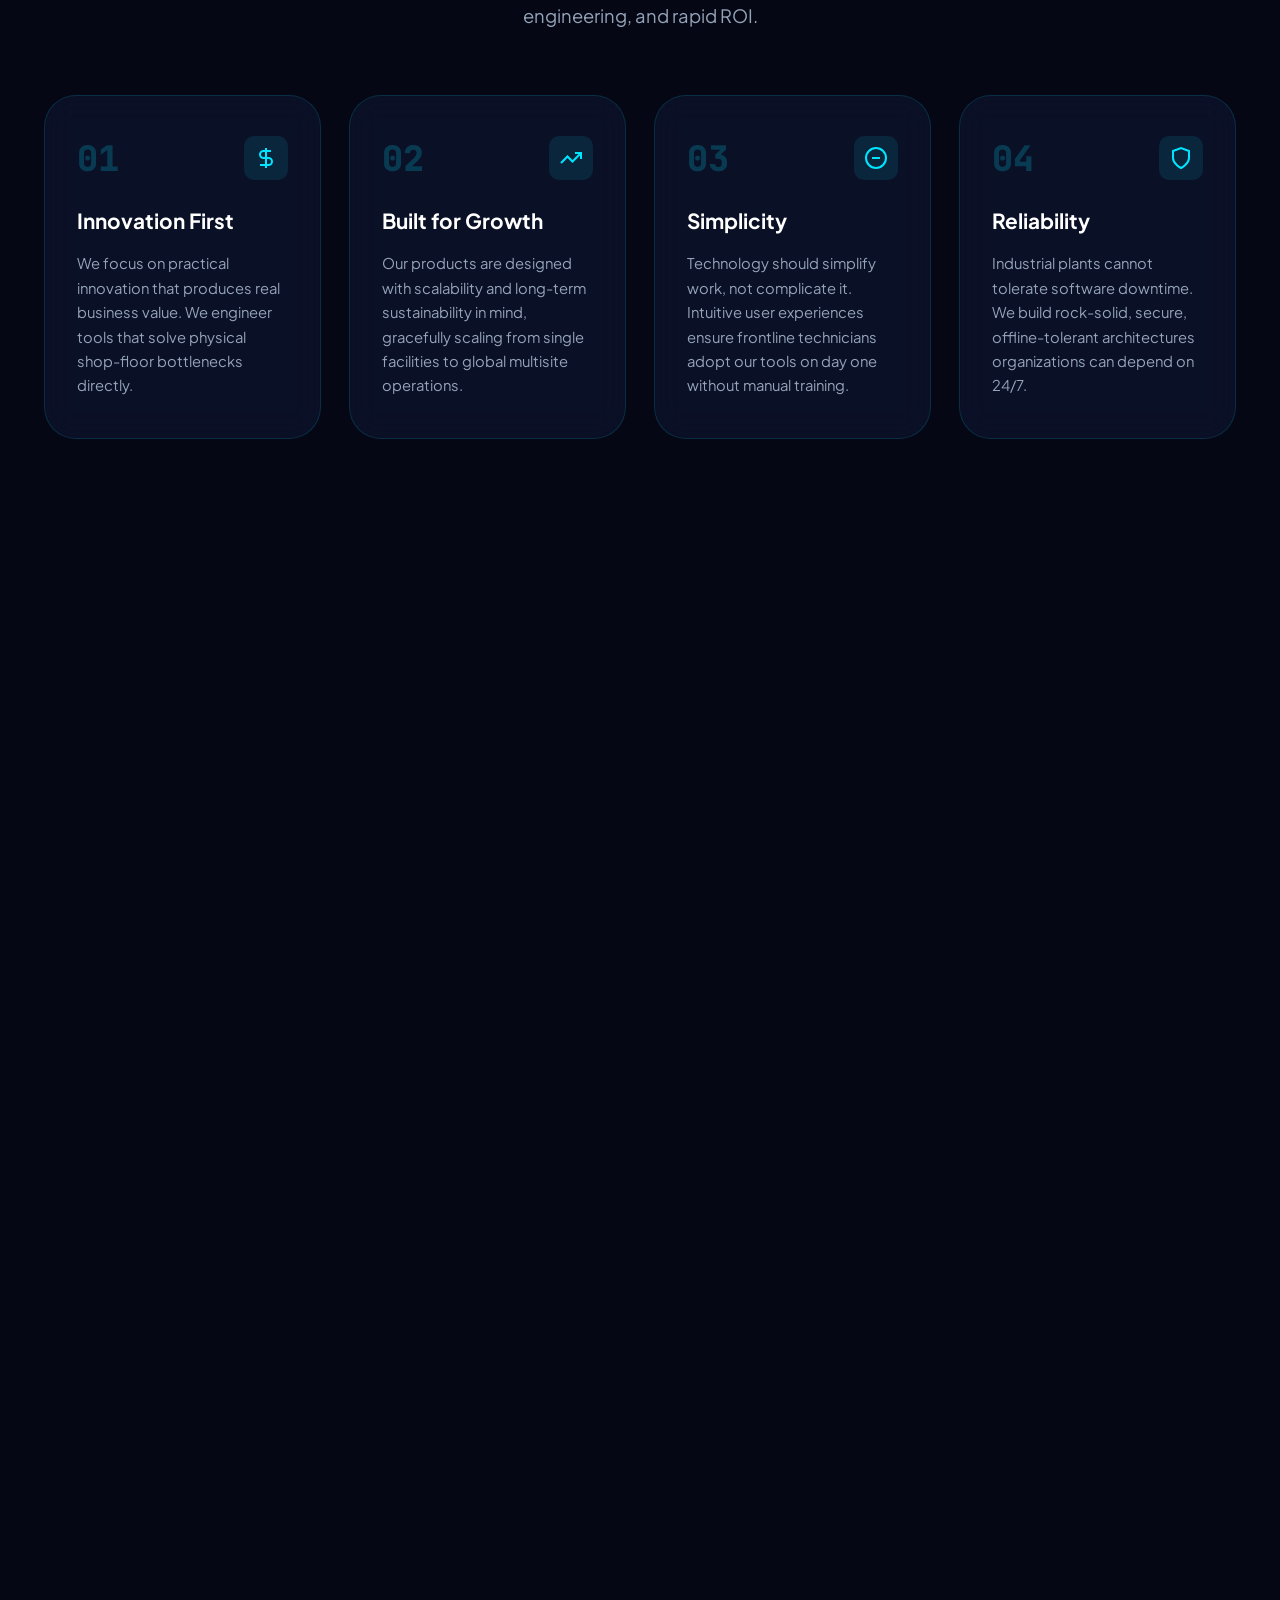
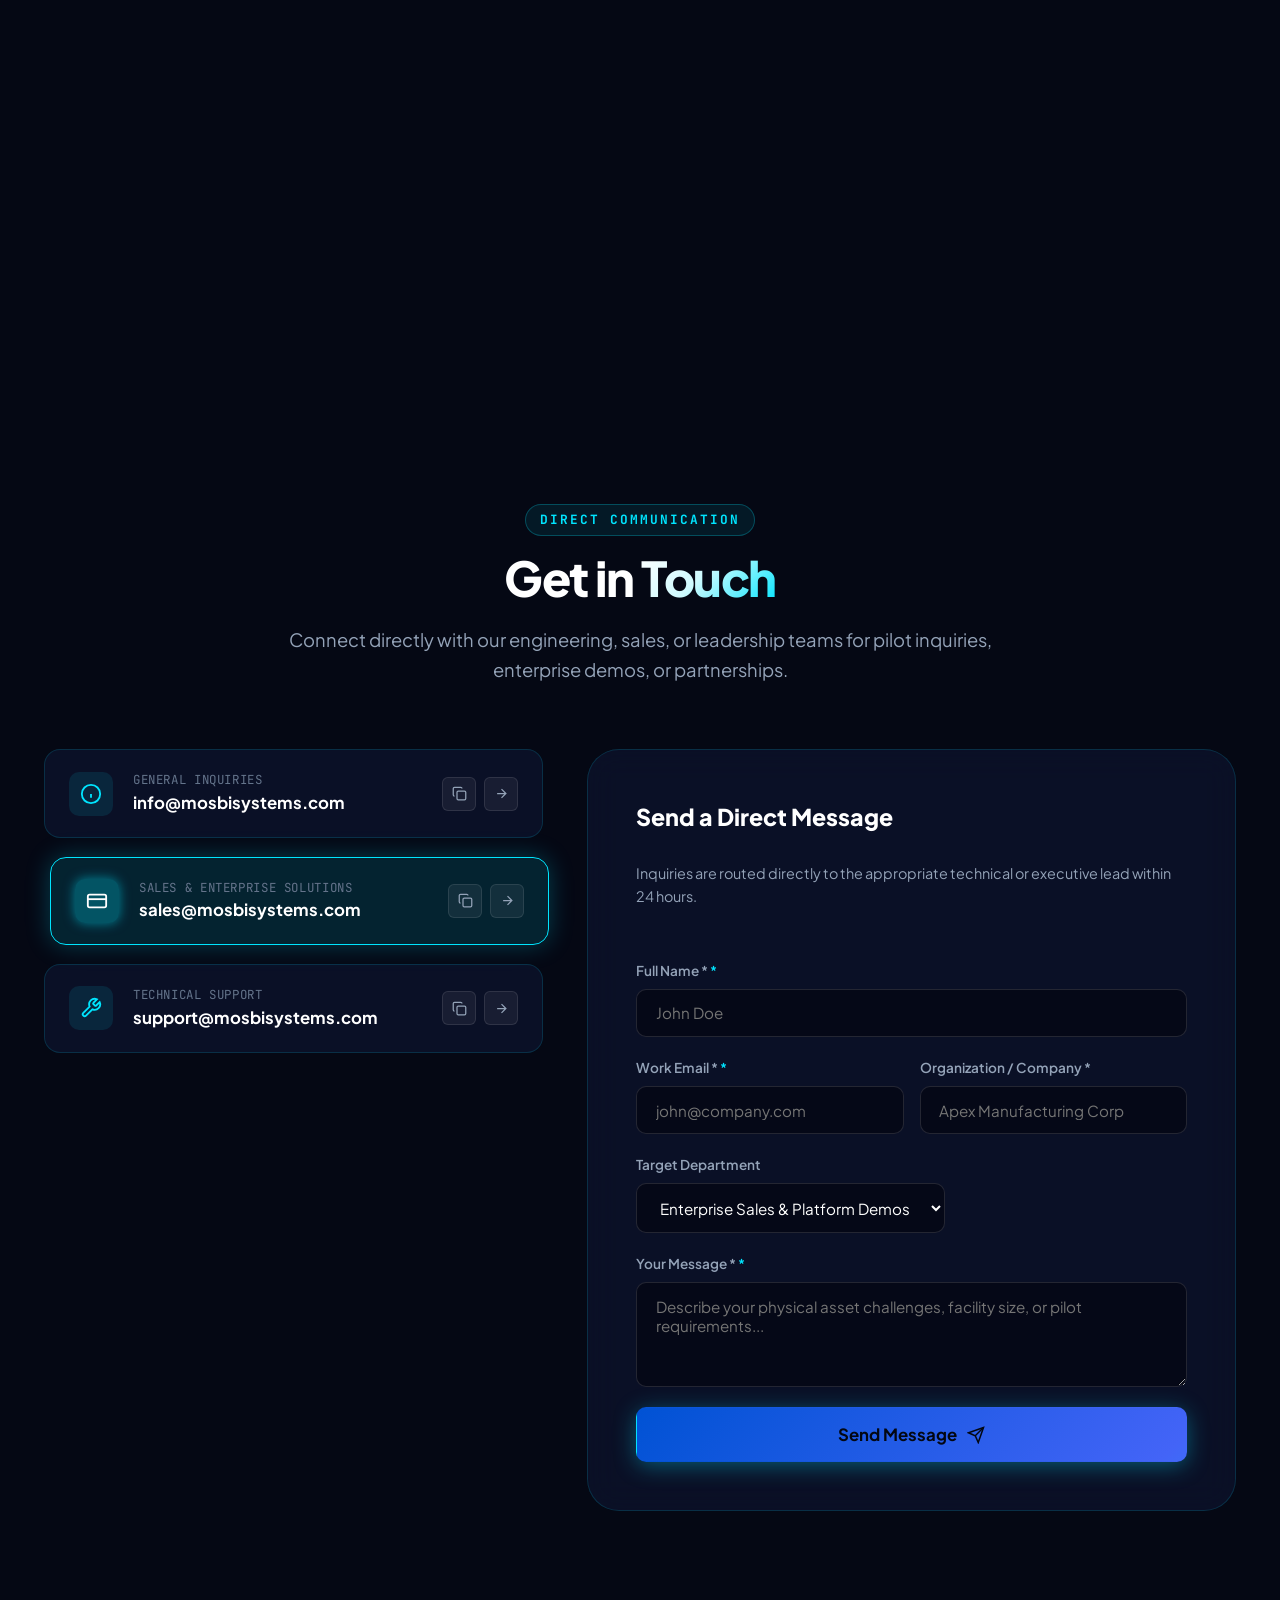
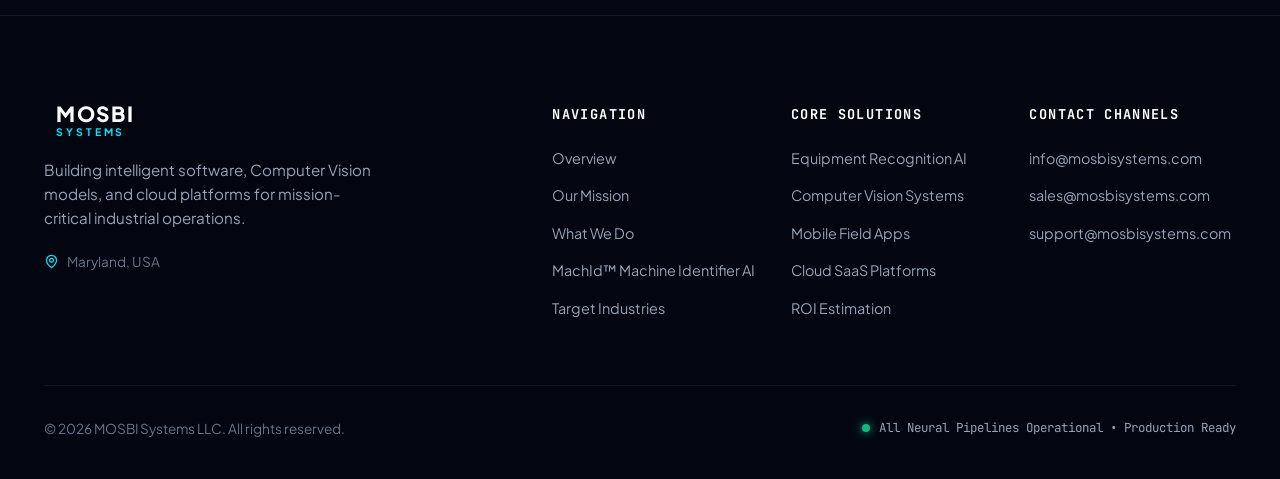
==== commit 4d3fcd17: "fix: update FieldOps web app links to live URL https://mosbi-fieldops-app.web.app" ====
--- a/index.html
+++ b/index.html
@@ -837,7 +837,7 @@
                     <span data-i18n="fo.t_cta">Explore FieldOps Gen Pro</span>
                     <svg width="16" height="16" viewBox="0 0 24 24" fill="none" stroke="currentColor" stroke-width="2"><path d="M5 12h14M12 5l7 7-7 7"/></svg>
                   </a>
-                  <a href="https://app.mosbisystems.com" class="btn btn-outline btn-block">
+                  <a href="https://mosbi-fieldops-app.web.app" class="btn btn-outline btn-block" target="_blank" rel="noopener">
                     <span data-i18n="fo.t_live">Open the web app</span>
                   </a>
                 </div>
